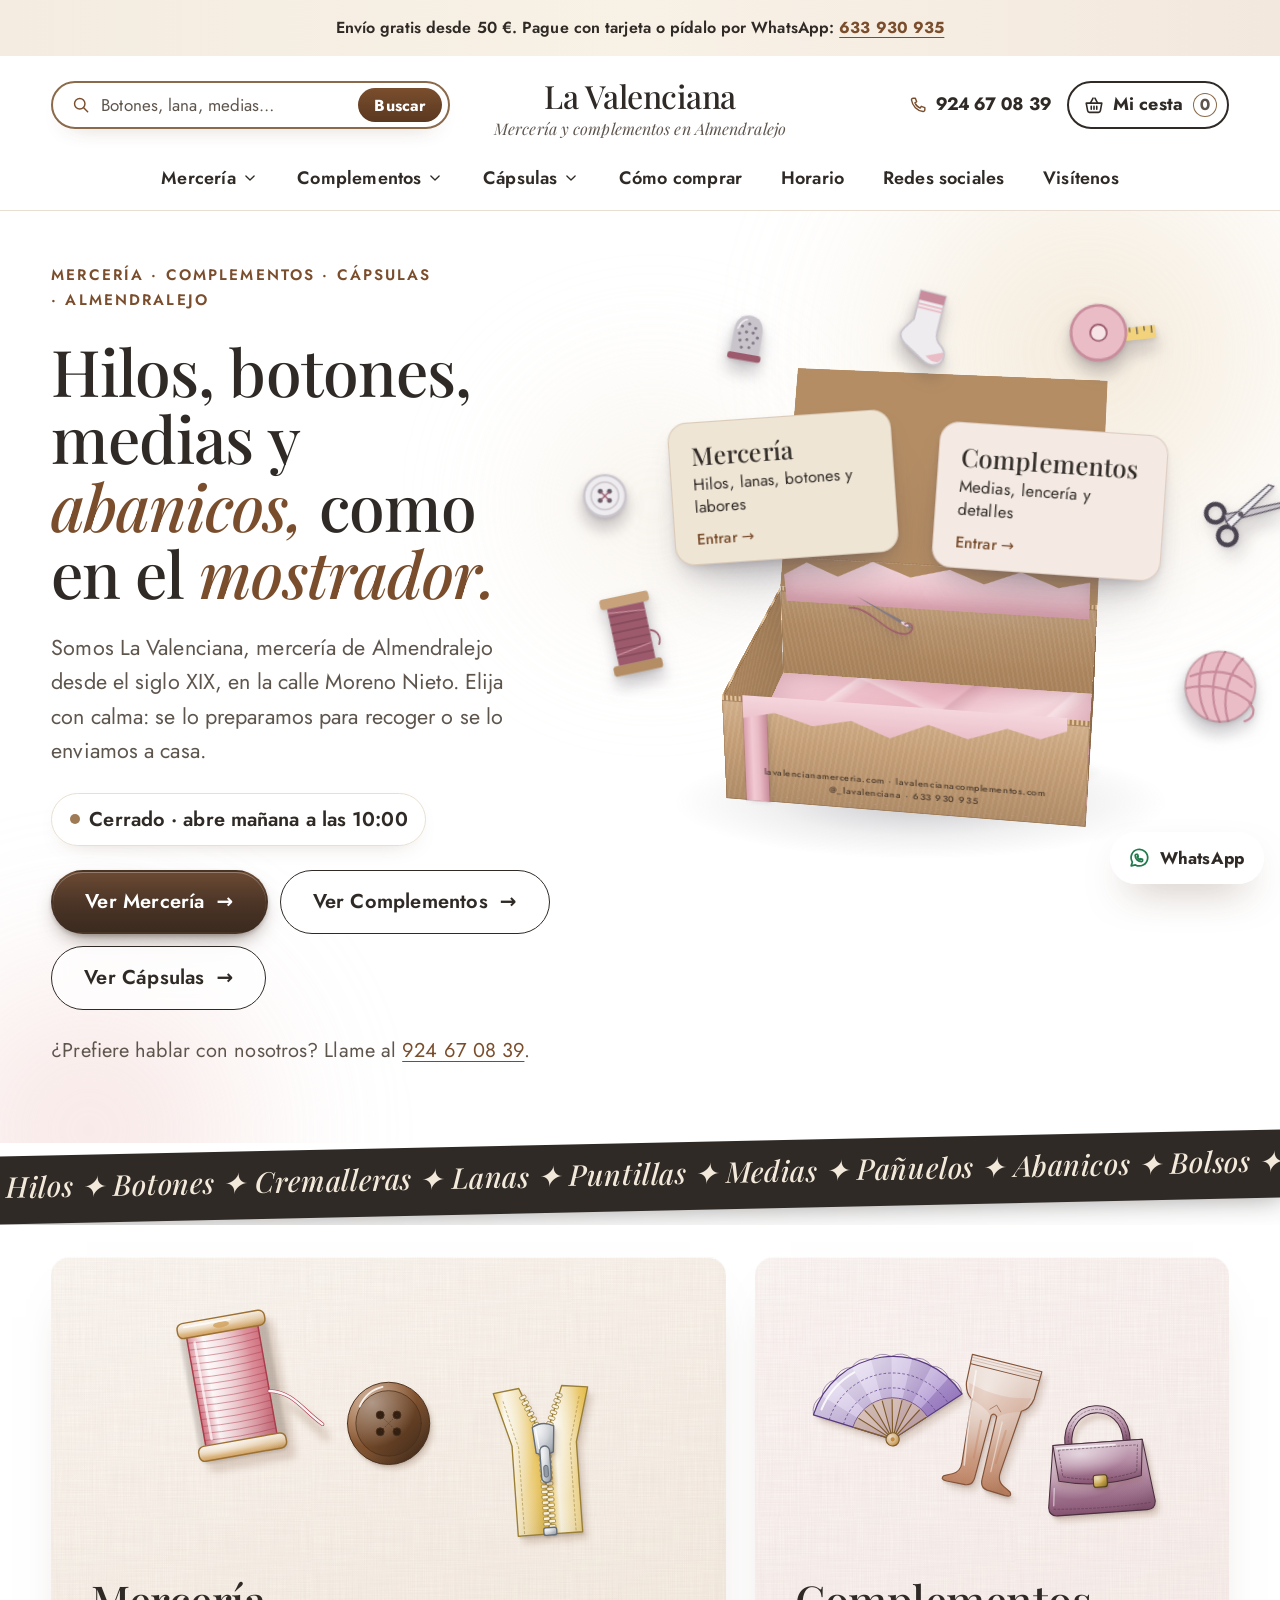
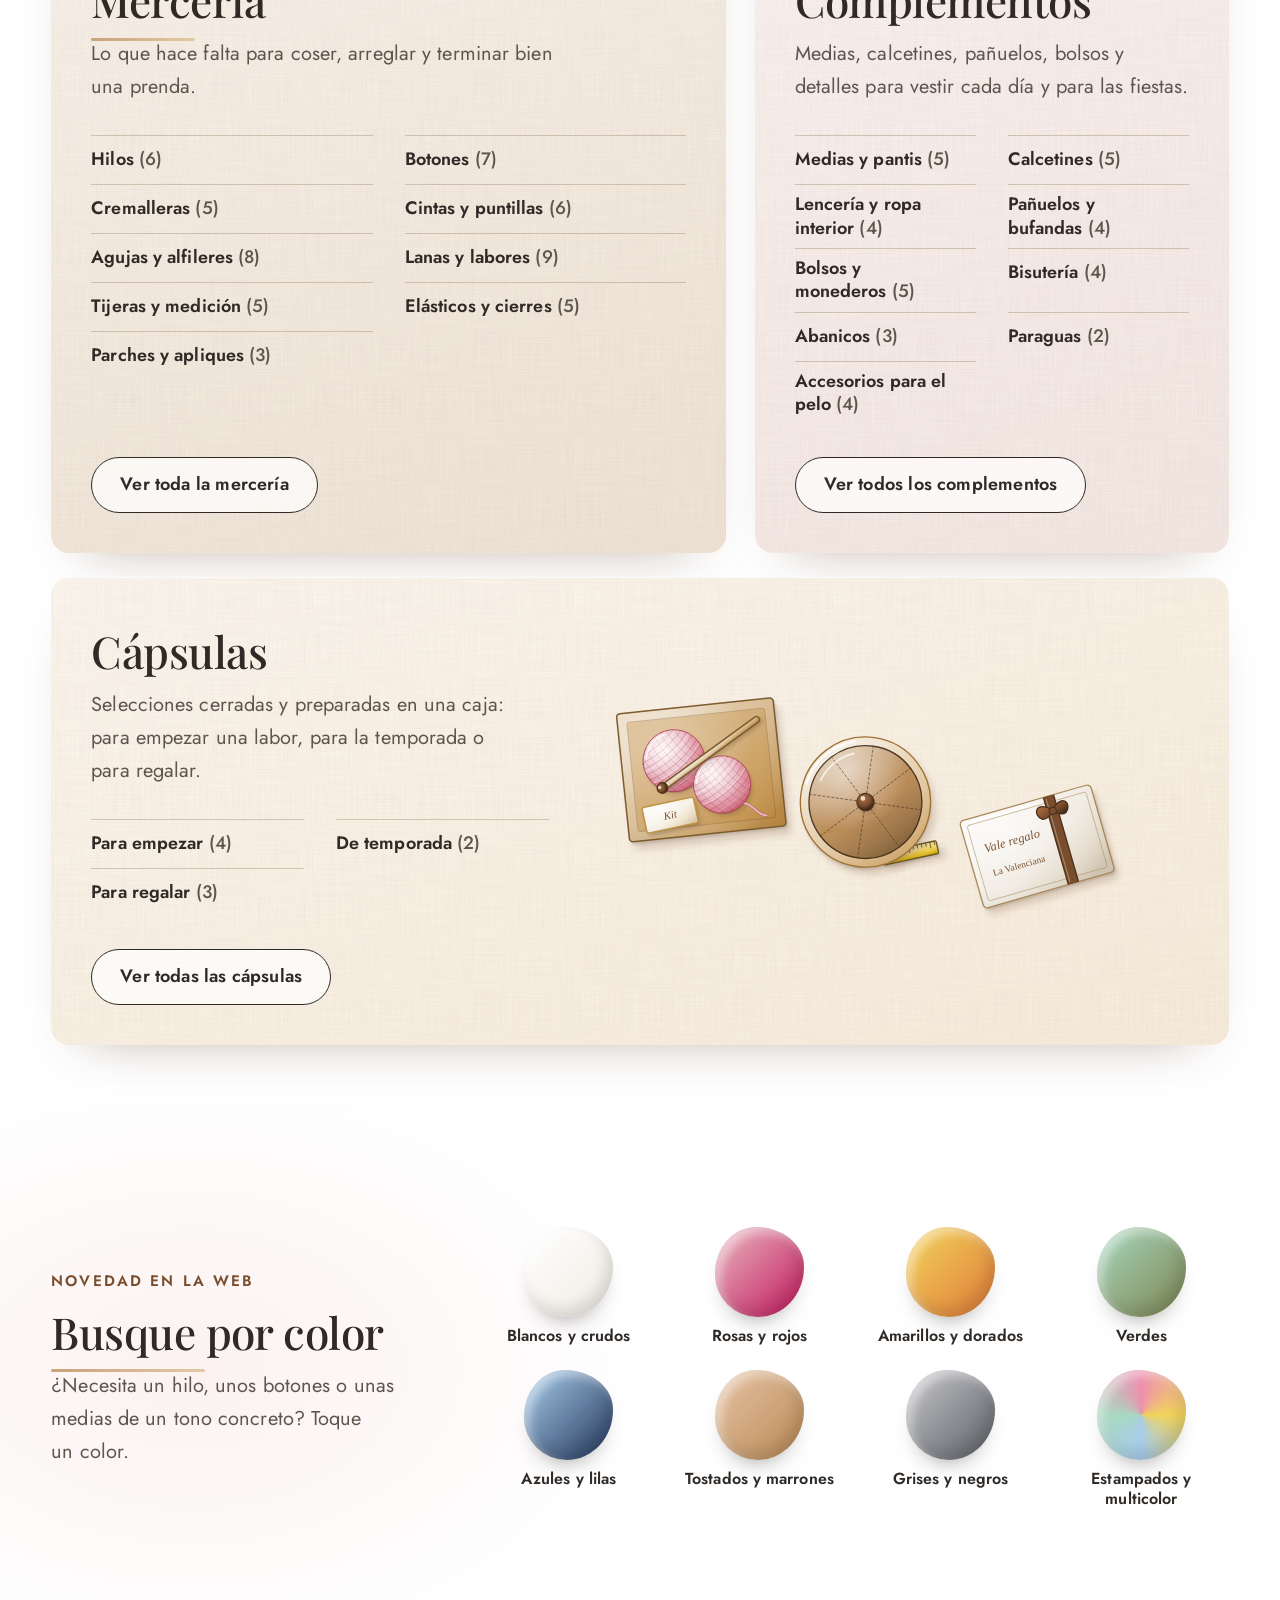
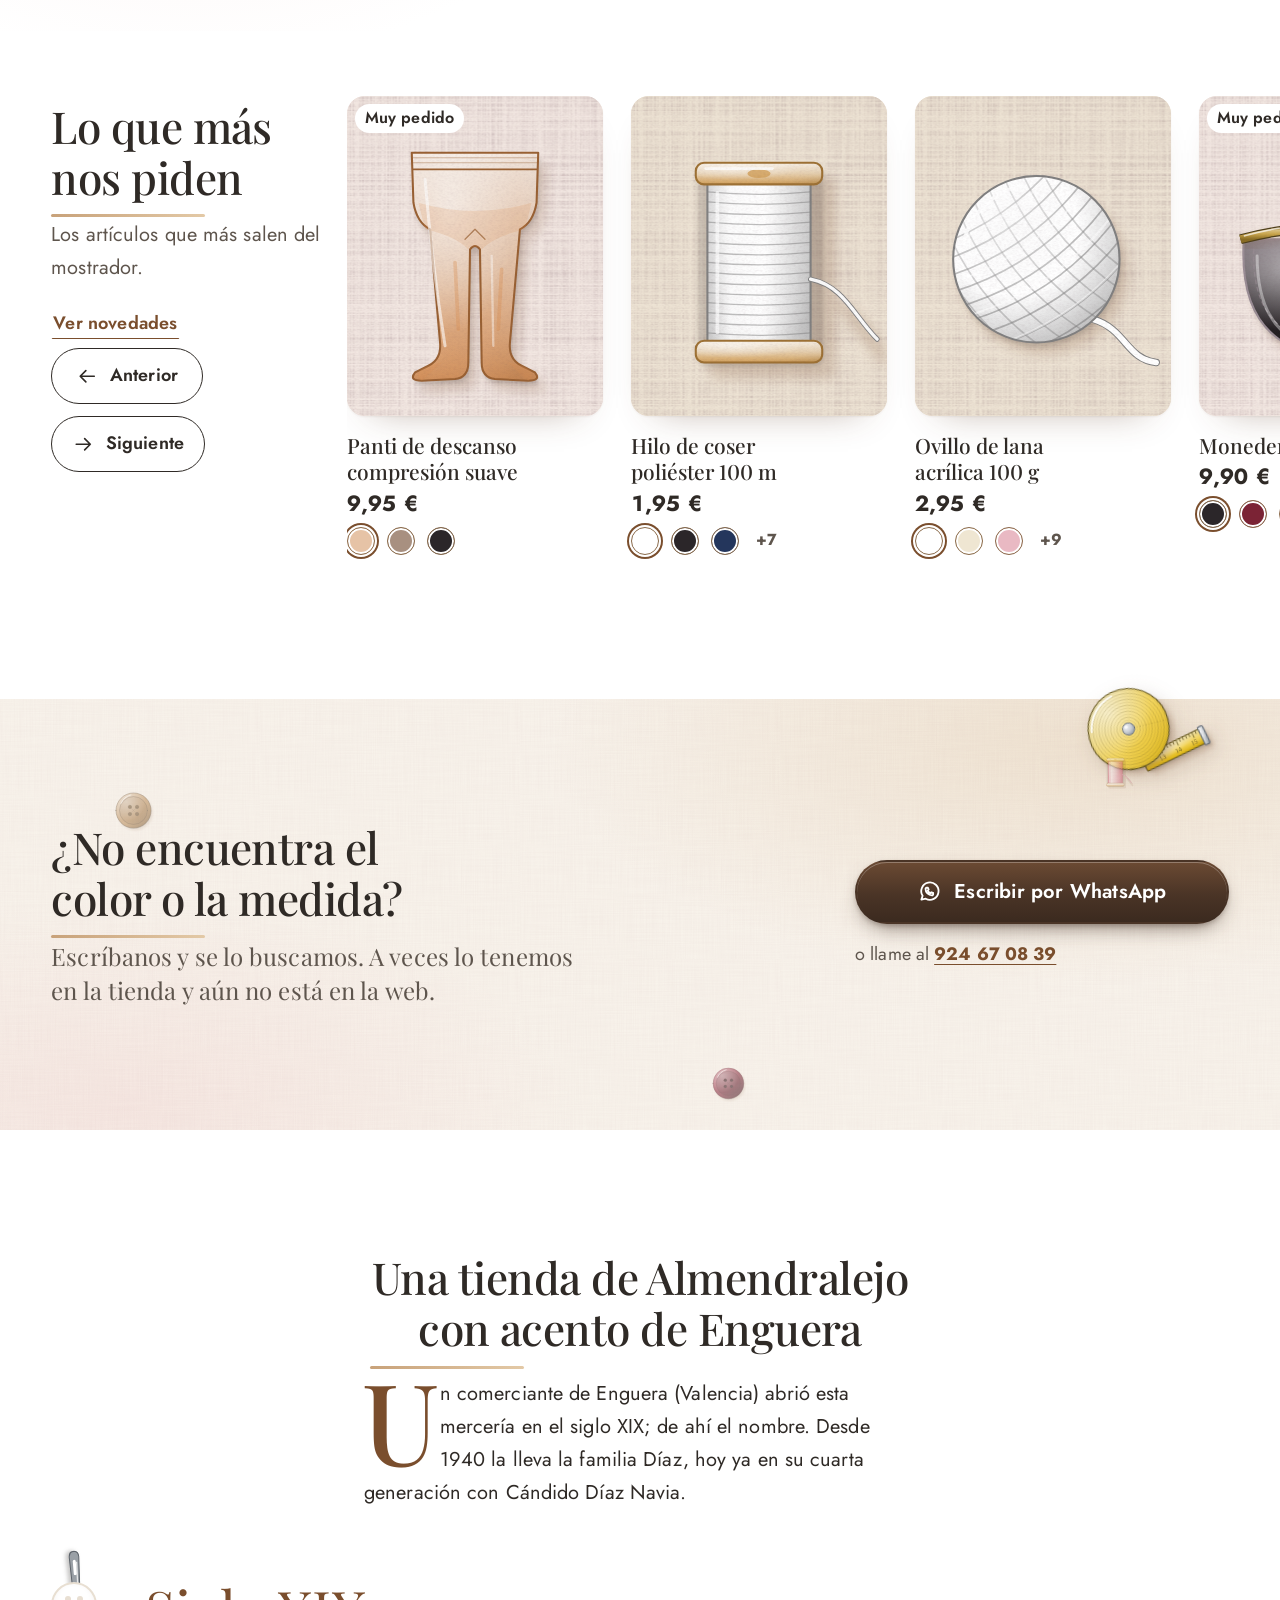
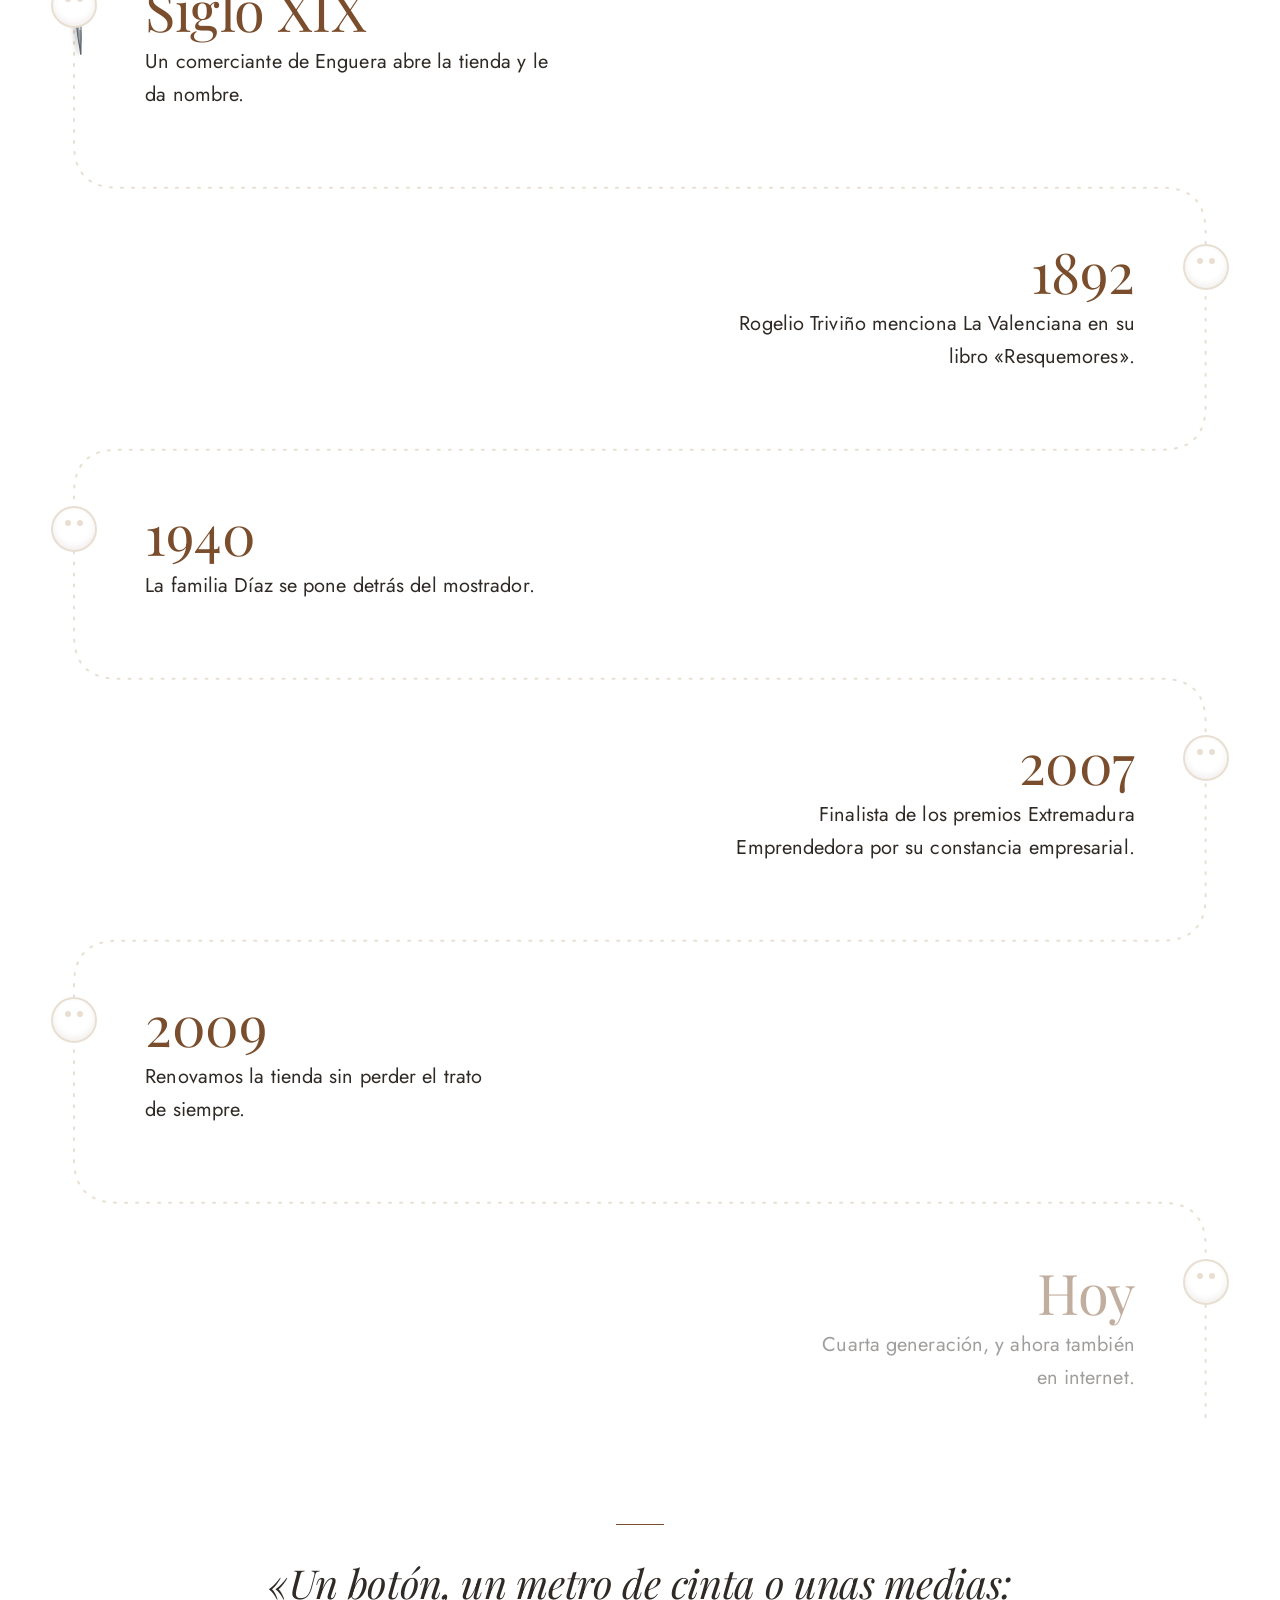
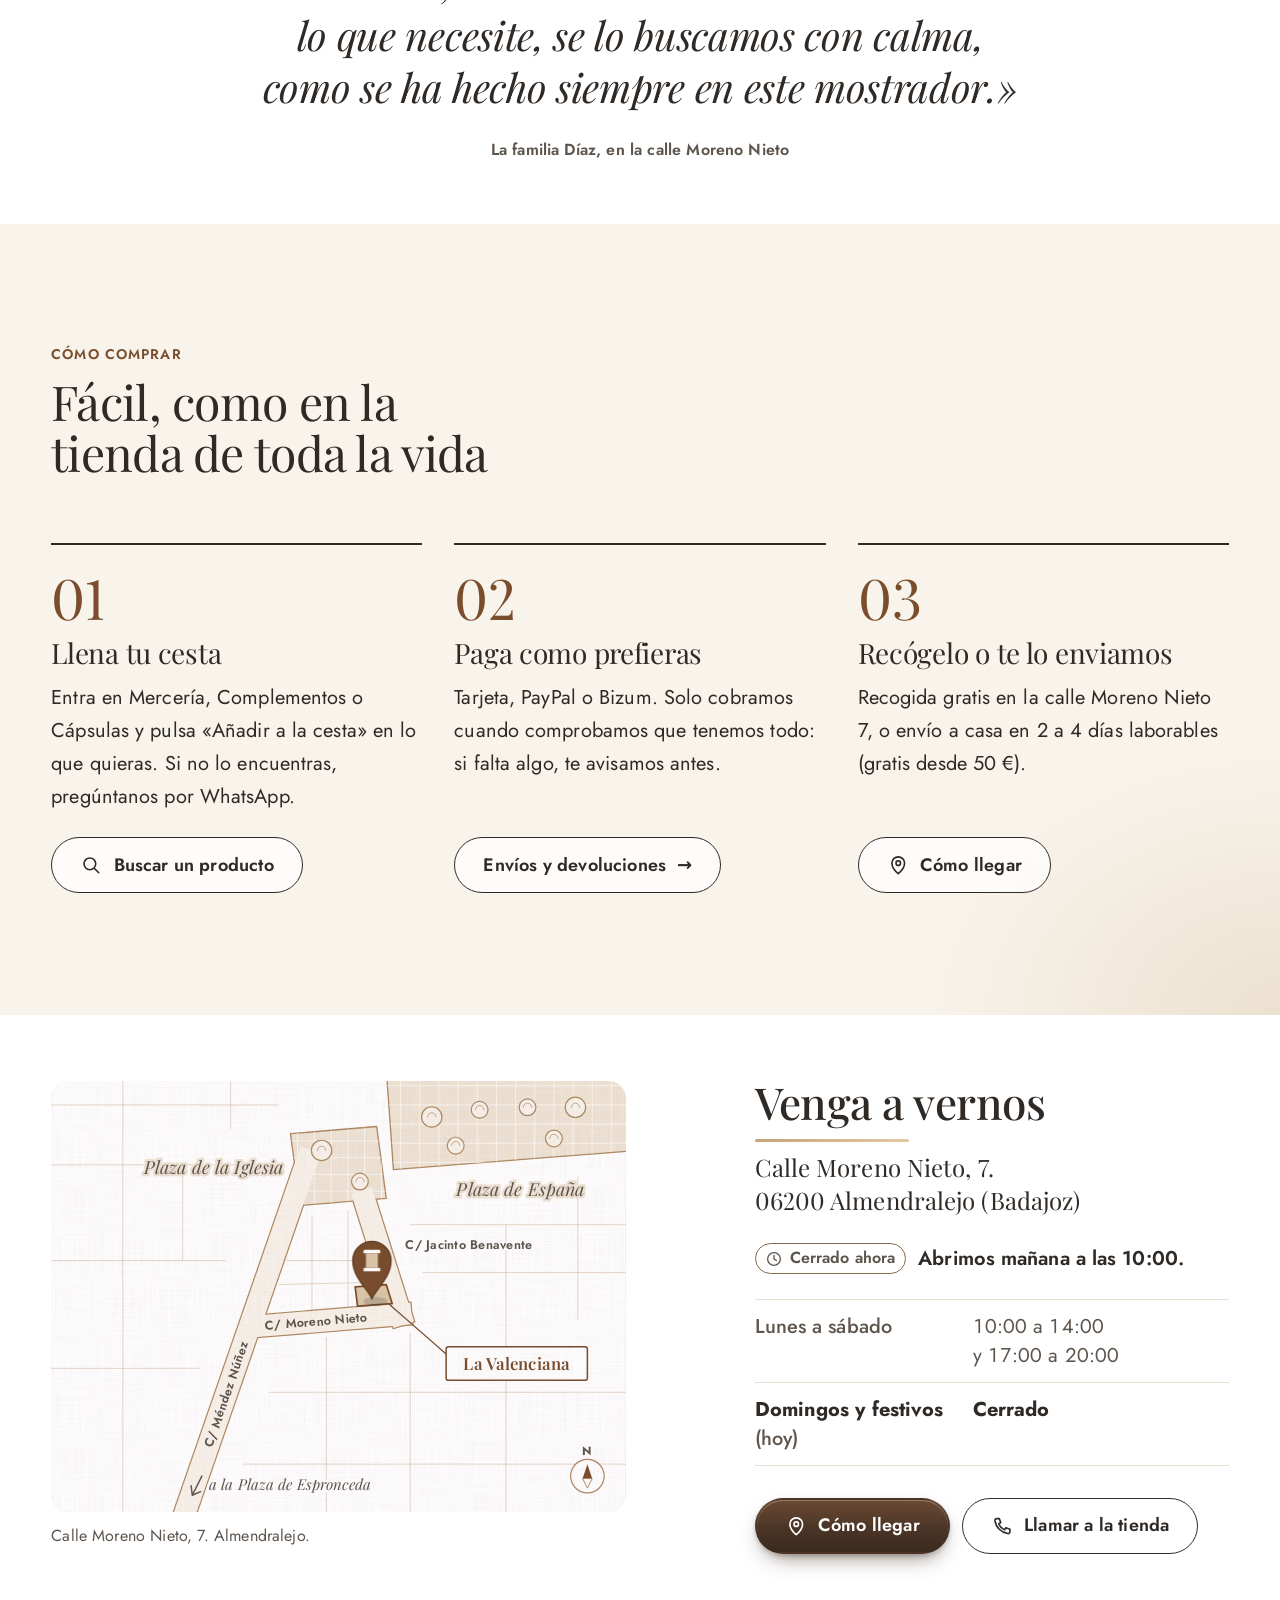
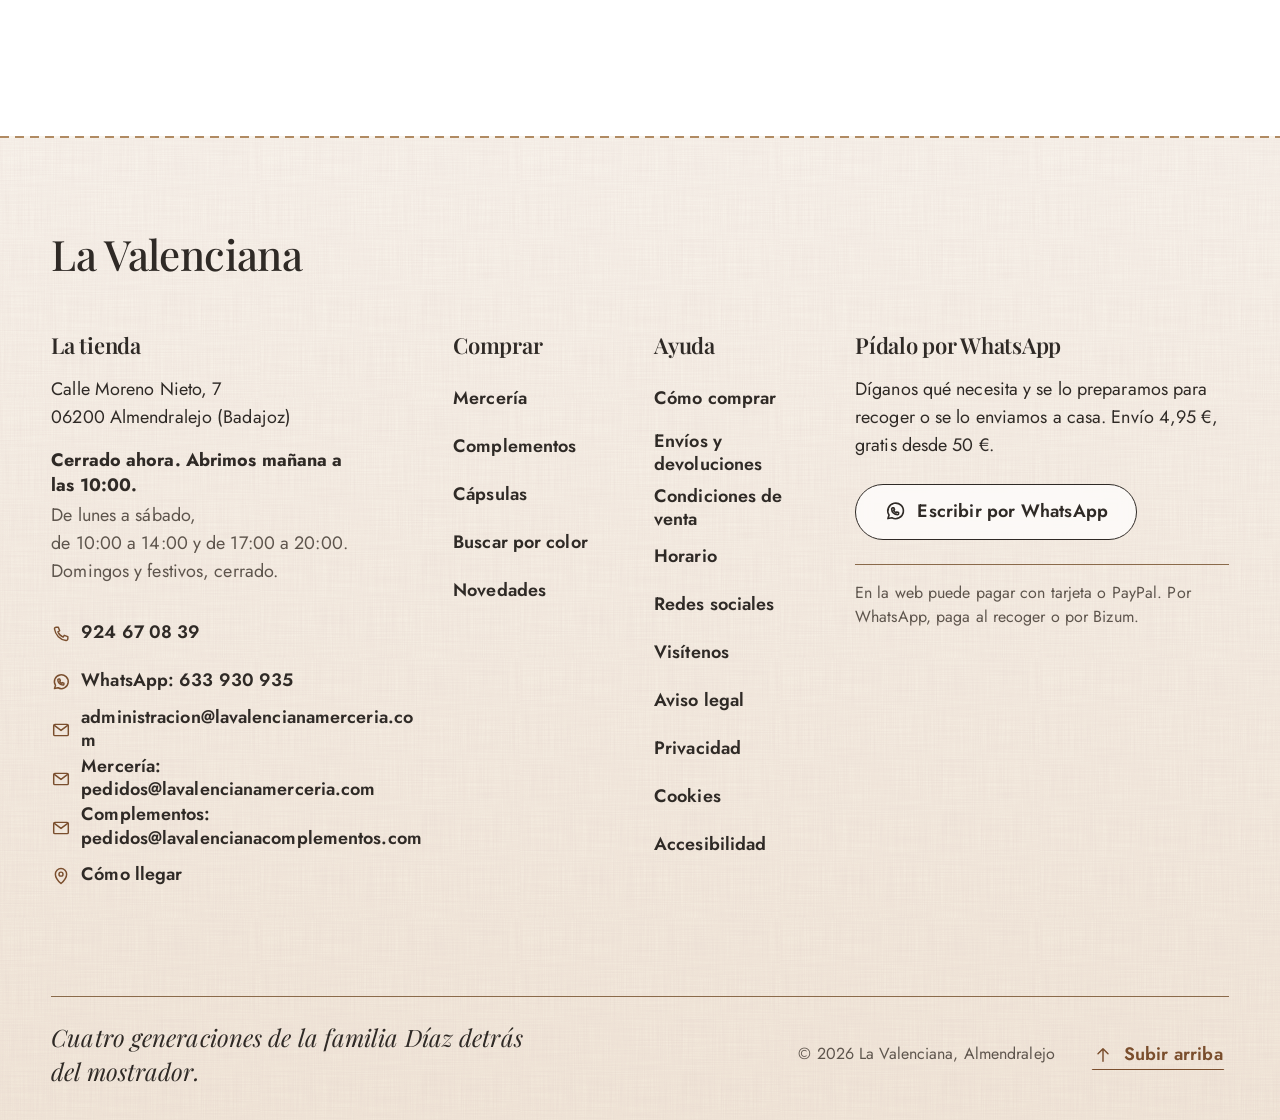
==== index.html @ 7f25c3cb "Tienda: código de descuento en la cesta; avisos por correo de pedidos y stock - Casilla «¿Tiene un c" ====
<!doctype html>
<html lang="es">
<head>
<meta charset="utf-8">
<meta name="viewport" content="width=device-width, initial-scale=1, viewport-fit=cover">
<title>La Valenciana · Mercería y complementos en Almendralejo</title>
<meta name="description" content="Mercería y complementos en la calle Moreno Nieto de Almendralejo. Hilos, botones, lanas, medias, bolsos y abanicos. Pida en la web y pague con tarjeta, o por WhatsApp.">
<meta name="theme-color" content="#FFFFFF">
<meta name="color-scheme" content="light">
<meta property="og:title" content="La Valenciana · Mercería y complementos en Almendralejo">
<meta property="og:description" content="Hilos, botones, lanas, medias, bolsos y abanicos en la calle Moreno Nieto de Almendralejo.">
<meta property="og:type" content="website">
<meta property="og:locale" content="es_ES">
<link rel="icon" href="favicon.svg" type="image/svg+xml">
<link rel="preload" href="assets/fonts/PlayfairDisplay.woff2" as="font" type="font/woff2" crossorigin>
<link rel="preload" href="assets/fonts/Jost.woff2" as="font" type="font/woff2" crossorigin>
<link rel="stylesheet" href="assets/fonts/fuentes.css">
<script>document.documentElement.className+=" js";</script>
<link rel="stylesheet" href="assets/tienda/css/tokens.css">
<link rel="stylesheet" href="assets/tienda/css/nucleo.css">
<link rel="stylesheet" href="assets/tienda/css/cabecera.css">
<link rel="stylesheet" href="assets/tienda/css/pie.css">
<link rel="stylesheet" href="assets/tienda/css/portada-hero.css">
<link rel="stylesheet" href="assets/tienda/css/caja.css">
<link rel="stylesheet" href="assets/tienda/css/caja-original.css">
<link rel="stylesheet" href="assets/tienda/css/portada.css">
<link rel="stylesheet" href="assets/tienda/css/paginas.css">
<link rel="stylesheet" href="assets/tienda/css/tarjeta.css">
<link rel="stylesheet" href="assets/tienda/css/listado.css">
<link rel="stylesheet" href="assets/tienda/css/ficha.css">
<link rel="stylesheet" href="assets/tienda/css/cesta.css">
<link rel="stylesheet" href="assets/tienda/css/pedido.css">
<link rel="stylesheet" href="assets/tienda/css/ilustraciones.css">
<link rel="stylesheet" href="assets/tienda/css/tema.css">
<link rel="stylesheet" href="assets/tienda/css/efectos.css">
<link rel="stylesheet" href="assets/tienda/css/colores.css">
<link rel="stylesheet" href="assets/tienda/css/movimiento.css">
<link rel="stylesheet" href="assets/tienda/css/fusion.css">
<script type="application/ld+json">{"@context": "https://schema.org", "@type": "Store", "name": "La Valenciana", "description": "Mercería y complementos en Almendralejo", "url": "https://danielduranmoya-spec.github.io/web-la-valenciana/", "address": {"@type": "PostalAddress", "streetAddress": "Calle Moreno Nieto 7", "postalCode": "06200", "addressLocality": "Almendralejo", "addressRegion": "Badajoz", "addressCountry": "ES"}, "telephone": "+34924670839", "email": "administracion@lavalencianamerceria.com", "openingHoursSpecification": [{"@type": "OpeningHoursSpecification", "dayOfWeek": ["Monday", "Tuesday", "Wednesday", "Thursday", "Friday", "Saturday"], "opens": "10:00", "closes": "14:00"}, {"@type": "OpeningHoursSpecification", "dayOfWeek": ["Monday", "Tuesday", "Wednesday", "Thursday", "Friday", "Saturday"], "opens": "17:00", "closes": "20:00"}], "sameAs": ["https://www.instagram.com/_lavalenciana", "https://www.tiktok.com/@_lavalenciana_", "https://www.facebook.com/mercerialavalenciana/"]}</script>
</head>
<body>
<a class="saltar" id="saltar" href="#contenido">Saltar al contenido</a>
<header id="cabecera"></header>
<main id="contenido" tabindex="-1">
  <noscript><div class="contenedor" style="padding:4rem 0"><h1>La Valenciana</h1><p>Para ver la tienda en línea necesita activar JavaScript. También puede llamarnos al 924 67 08 39 o escribirnos por WhatsApp al 633 930 935.</p><p>Calle Moreno Nieto, 7, 06200 Almendralejo (Badajoz). Lunes a sábado, de 10:00 a 14:00 y de 17:00 a 20:00.</p></div></noscript>
</main>
<footer id="pie"></footer>
<div id="capa-cesta"></div>
<div id="avisos" role="status" aria-live="polite" aria-atomic="true"></div>
<div id="avisos-urgentes" role="alert" aria-live="assertive" aria-atomic="true"></div>
<script src="assets/js/pago-config.js?v=20261116c"></script>
<script src="assets/tienda/js/datos.js?v=20261116c"></script>
<script src="assets/js/supabase-config.js?v=20261116c"></script>
<script src="assets/tienda/js/remoto.js?v=20261116c"></script>
<script src="assets/tienda/js/util.js?v=20261116c"></script>
<script src="assets/tienda/js/iconos.js?v=20261116c"></script>
<script src="assets/tienda/js/tienda.js?v=20261116c"></script>
<script src="assets/tienda/js/buscador.js?v=20261116c"></script>
<script src="assets/tienda/js/rutas.js?v=20261116c"></script>
<script src="assets/tienda/js/ilus.js?v=20261116c"></script>
<script src="assets/tienda/js/ilus-complementos.js?v=20261116c"></script>
<script src="assets/tienda/js/ilus-merceria.js?v=20261116c"></script>
<script src="assets/tienda/js/mov.js?v=20261116c"></script>
<script src="assets/tienda/js/tarjeta.js?v=20261116c"></script>
<script src="assets/tienda/js/cabecera.js?v=20261116c"></script>
<script src="assets/tienda/js/pie.js?v=20261116c"></script>
<script src="assets/tienda/js/cesta.js?v=20261116c"></script>
<script src="assets/tienda/js/vistas-portada-hero.js?v=20261116c"></script>
<script src="assets/tienda/js/vistas-portada-caja.js?v=20261116c"></script>
<script src="assets/tienda/js/vistas-portada-secciones.js?v=20261116c"></script>
<script src="assets/tienda/js/vistas-paginas.js?v=20261116c"></script>
<script src="assets/tienda/js/vistas-colores.js?v=20261116c"></script>
<script src="assets/tienda/js/vistas-categoria.js?v=20261116c"></script>
<script src="assets/tienda/js/vistas-producto.js?v=20261116c"></script>
<script src="assets/tienda/js/pago.js?v=20261116c"></script>
<script src="assets/tienda/js/vistas-pedido.js?v=20261116c"></script>
<script src="assets/tienda/js/efectos.js?v=20261116c"></script>
<script src="assets/tienda/js/buscador-flotante.js?v=20261116c"></script>
<script src="assets/tienda/js/flotantes.js?v=20261116c"></script>
<script src="assets/tienda/js/arranque.js?v=20261116c"></script>
</body>
</html>
---- assets/fonts/fuentes.css ----
/* Fuentes alojadas en la propia web (sin llamadas a Google). Fuentes variables, subconjunto latino. */
@font-face{font-family:'Jost';font-style:normal;font-weight:300 700;font-display:swap;src:url('Jost.woff2') format('woff2');unicode-range:U+0000-00FF, U+0131, U+0152-0153, U+02BB-02BC, U+02C6, U+02DA, U+02DC, U+0304, U+0308, U+0329, U+2000-206F, U+20AC, U+2122, U+2191, U+2193, U+2212, U+2215, U+FEFF, U+FFFD}
@font-face{font-family:'Playfair Display';font-style:normal;font-weight:400 800;font-display:swap;src:url('PlayfairDisplay.woff2') format('woff2');unicode-range:U+0000-00FF, U+0131, U+0152-0153, U+02BB-02BC, U+02C6, U+02DA, U+02DC, U+0304, U+0308, U+0329, U+2000-206F, U+20AC, U+2122, U+2191, U+2193, U+2212, U+2215, U+FEFF, U+FFFD}
@font-face{font-family:'Playfair Display';font-style:italic;font-weight:400 700;font-display:swap;src:url('PlayfairDisplay-Italic.woff2') format('woff2');unicode-range:U+0000-00FF, U+0131, U+0152-0153, U+02BB-02BC, U+02C6, U+02DA, U+02DC, U+0304, U+0308, U+0329, U+2000-206F, U+20AC, U+2122, U+2191, U+2193, U+2212, U+2215, U+FEFF, U+FFFD}
---- assets/tienda/css/tokens.css ----
/* =====================================================================
   La Valenciana v2 · tokens.css  (Dirección creativa · SUP-A)
   Variables de diseño + base mínima compartida. Lo usan TODOS.
   Reglas: no redefinir estos tokens en otros archivos; si falta uno,
   pedirlo en la BITACORA con el prefijo de tu rol.
   Fuentes (en <head>, antes de este CSS):
   <link rel="preconnect" href="https://fonts.googleapis.com">
   <link rel="preconnect" href="https://fonts.gstatic.com" crossorigin>
   <link rel="stylesheet" href="https://fonts.googleapis.com/css2?family=Newsreader:ital,opsz,wght@0,6..72,400..700;1,6..72,400..600&family=Atkinson+Hyperlegible+Next:wght@400..700&display=swap">
   ===================================================================== */

:root {
  /* ---------- COLOR (v3: blanco + beis/kraft) ---------- */
  --c-kraft: #C8A27A;
  --c-kraft-hondo: #9E7A55;
  --c-arena: #DCC8AA;
  --c-rubor: #F3D9D6;   /* toque rosado del papel de seda */
  --r-tarjeta: 18px;
  --r-campo: 14px;
  --c-fondo:        #FFFFFF;  /* página: el mostrador blanco (≈75 % de cada pantalla) */
  --c-rosa-velo:    #F8F3EB;  /* v3: crema */  /* bandas grandes, pie, cabecera de Mercería */
  --c-rosa:         #EFE5D5;  /* v3: beis */  /* lienzos de ilustración, etiquetas, estado seleccionado suave */
  --c-rosa-palo:    #DCC8AA;  /* v3: arena */  /* SOLO decoración/ilustración (1,67:1, nunca texto ni borde de control) */
  --c-lavanda:      #F4E9E3;  /* v3: beis rosado (Complementos) */  /* lienzo y cabecera de Complementos */
  --c-salvia:       #E5EEE7;  /* «disponible», «envío gratis», éxito suave */
  --c-mantequilla:  #F7EEDC;  /* «novedad», avisos suaves */
  --c-tinta:        #2F2A26;  /* texto: 14,3:1 sobre blanco */
  --c-tinta-suave:  #5E554D;  /* texto secundario: 8,06:1 sobre blanco, 6,19:1 sobre rosa */
  --c-acento:       #7A4E2D;  /* ciruela: botón principal, enlaces, foco, precio en ficha. 8,18:1 */
  --c-acento-hondo: #5A3820;  /* hover/pulsado del acento. Blanco encima: 10,93:1 */
  --c-exito:        #2D6A45;  /* 6,44:1 sobre blanco, 5,44:1 sobre salvia */
  --c-error:        #A3282E;  /* 7,24:1 sobre blanco */
  --c-error-velo:   #FBEDEB;  /* fondo de aviso de error */
  --c-filete:       #E8DFD2;  /* filetes 1px decorativos (separadores). NO límite de control */
  --c-borde:        #8A6A4A;  /* borde de controles: 4,02:1 sobre blanco (≥3:1) */
  --c-hilo:         #B08A62;  /* el pespunte / hilo (decorativo, se lee bien sobre blanco y rosa) */
  --c-desactivado:  #F3EFE9;  /* fondo de control no disponible (con texto que lo explique) */
  --c-velo-modal:   rgba(47, 42, 38, .42); /* velo tras panel lateral / menú */

  /* ---------- TIPOGRAFÍA ---------- */
  --f-titulo: "Playfair Display", "Iowan Old Style", Georgia, serif;
  --f-texto:  "Jost", "Helvetica Neue", system-ui, -apple-system, "Segoe UI", Roboto, sans-serif;

  /* tamaños (html = 100 % = 16px; todo en rem para que escale con el control de letra) */
  --t-display:    clamp(2.625rem, 1.35rem + 5.2vw, 5.5rem);    /* 42 → 88px  hero */
  --t-h1:         clamp(2.25rem, 1.5rem + 3vw, 3.75rem);       /* 36 → 60px  títulos de página */
  --t-h1-ficha:   clamp(2rem, 1.5rem + 1.6vw, 2.75rem);        /* 32 → 44px  nombre de producto en ficha */
  --t-h2:         clamp(1.875rem, 1.4rem + 1.9vw, 2.75rem);    /* 30 → 44px */
  --t-h3:         clamp(1.375rem, 1.2rem + .7vw, 1.75rem);     /* 22 → 28px */
  --t-entradilla: clamp(1.25rem, 1.1rem + .6vw, 1.5rem);       /* 20 → 24px  Newsreader */
  --t-cuerpo:     1.1875rem;                                   /* 19px; 20px desde 1024px */
  --t-producto:   1.3125rem;                                   /* 21px  nombre en tarjeta (Newsreader 500) */
  --t-precio:     1.375rem;                                    /* 22px  precio en tarjeta */
  --t-precio-ficha: 2rem;                                      /* 32px */
  --t-boton:      1.125rem;                                    /* 18px */
  --t-nav:        1.125rem;                                    /* 18px */
  --t-pequeno:    1rem;                                        /* 16px: MÍNIMO absoluto de texto útil */
  --t-anio:       clamp(2.5rem, 2rem + 2vw, 3.5rem);           /* años de la cronología */

  --lh-display: 1.04;
  --lh-titulo:  1.12;
  --lh-h3:      1.25;
  --lh-cuerpo:  1.65;
  --lh-ui:      1.3;

  --tr-display: -0.022em;
  --tr-titulo:  -0.012em;
  --tr-ui:       0.01em;

  --medida-texto: 62ch;   /* línea de lectura */
  --medida-entradilla: 46ch;

  /* ---------- ESPACIADO (base 8) ---------- */
  --s-1: .25rem;   /*  4 */
  --s-2: .5rem;    /*  8 */
  --s-3: .75rem;   /* 12 */
  --s-4: 1rem;     /* 16 */
  --s-5: 1.5rem;   /* 24 */
  --s-6: 2rem;     /* 32 */
  --s-7: 2.5rem;   /* 40 */
  --s-8: 3.5rem;   /* 56 */
  --s-9: 4.5rem;   /* 72 */
  --s-10: 6rem;    /* 96 */
  --s-11: 8rem;    /* 128 */
  --s-12: 10rem;   /* 160 */
  --s-seccion: clamp(4.5rem, 2rem + 7vw, 9rem);      /* 72 → 144: padding vertical de sección */
  --s-titulo-contenido: clamp(2rem, 1.5rem + 2vw, 3.5rem); /* 32 → 56: de título a contenido */

  /* ---------- REJILLA ---------- */
  --ancho-max: 1240px;
  --ancho-estrecho: 760px;   /* páginas de texto: Cómo comprar, Legal */
  --margen: clamp(16px, 4vw, 56px);
  --hueco: clamp(16px, 2.2vw, 32px);         /* gutter de columnas */
  --hueco-filas: clamp(40px, 4vw, 64px);     /* entre filas de productos */
  --alto-cabecera: 168px;                    /* escritorio completa (anuncio 40 + fila 80 + nav 48) */
  --alto-cabecera-mini: 72px;                /* escritorio encogida y móvil */

  /* ---------- FORMA ---------- */
  --r-0: 0;           /* superficies, bandas, paneles, tarjetas */
  --r-lienzo: 18px;    /* lienzos de ilustración */
  --r-control: 999px;   /* botones, campos, píldoras, medidas */
  --r-redondo: 50%;   /* muestras de color */
  --r-capsula: 999px; /* SOLO el contador de la cesta */
  --borde-control: 2px solid var(--c-borde);
  --filete: 1px solid var(--c-filete);
  --tactil: 48px;     /* objetivo táctil mínimo */
  --tactil-grande: 56px;

  /* ---------- SOMBRAS (solo elementos que flotan) ---------- */
  --sombra-panel:    0 24px 64px -24px rgba(90, 56, 32, .30), 0 2px 6px rgba(47, 42, 38, .06);
  --sombra-flotante: 0 18px 40px -18px rgba(90, 56, 32, .28), 0 1px 3px rgba(47, 42, 38, .08);
  --sombra-cabecera: 0 1px 0 var(--c-filete), 0 8px 24px -16px rgba(90, 56, 32, .22);

  /* ---------- TEXTURA (lino, solo en bandas rosas, pie y lienzos grandes) ---------- */
  --tx-lino: url("data:image/svg+xml,%3Csvg xmlns='http://www.w3.org/2000/svg' width='260' height='260'%3E%3Cfilter id='a'%3E%3CfeTurbulence type='fractalNoise' baseFrequency='.02 .9' numOctaves='2' seed='2'/%3E%3CfeColorMatrix values='0 0 0 0 .45 0 0 0 0 .25 0 0 0 0 .32 0 0 0 .55 -.12'/%3E%3C/filter%3E%3Cfilter id='b'%3E%3CfeTurbulence type='fractalNoise' baseFrequency='.9 .02' numOctaves='2' seed='7'/%3E%3CfeColorMatrix values='0 0 0 0 .45 0 0 0 0 .25 0 0 0 0 .32 0 0 0 .55 -.12'/%3E%3C/filter%3E%3Crect width='100%25' height='100%25' filter='url(%23a)' opacity='.5'/%3E%3Crect width='100%25' height='100%25' filter='url(%23b)' opacity='.5'/%3E%3C/svg%3E");
  --tx-lino-opacidad: .35;

  /* ---------- PESPUNTE (la firma; ver DISENO.md §5 para dónde SÍ y dónde NO) ---------- */
  --pespunte-puntada: 9px;
  --pespunte-hueco: 6px;
  --pespunte-grosor: 2px;

  /* ---------- MOVIMIENTO ---------- */
  --dur-rapida: 200ms;
  --dur-base: 450ms;
  --dur-lenta: 750ms;
  --dur-hero: 1000ms;
  --dur-hilo: 1600ms;
  --dur-fundido: 500ms;      /* fundidos (también con reduced-motion) */
  --ease-salida: cubic-bezier(.22, 1, .36, 1);   /* entradas */
  --ease-entre:  cubic-bezier(.65, 0, .35, 1);   /* clip-path, hilo, transiciones de página */
  --ease-suave:  cubic-bezier(.4, 0, .2, 1);     /* hovers, color */
  --ease-rebote: cubic-bezier(.34, 1.56, .64, 1);/* solo el latido del contador */
  --stagger: 90ms;
  --shift: 32px;             /* desplazamiento de entrada (reveal) */
  --shift-corto: 12px;       /* transición de página, mini-panel, megamenú */
  --escala-hover: 1.05;      /* ilustración de tarjeta al pasar */
  --escala-latido: 1.3;
  --clip-inicial: inset(0 0 100% 0); /* lienzo que se descubre de arriba abajo */
  --panel-desde: 100%;       /* translateX inicial del panel lateral */
}

/* Escritorio: cuerpo a 20px */
@media (min-width: 1024px) {
  :root { --t-cuerpo: 1.25rem; }
}

/* Movimiento reducido: NO se apaga todo. Se quitan desplazamientos, escalas y
   recortes; se mantienen los fundidos de opacidad (400–600 ms) para que el
   cliente siga viendo que la página «responde». */
@media (prefers-reduced-motion: reduce) {
  :root {
    --shift: 0px;
    --shift-corto: 0px;
    --escala-hover: 1;
    --escala-latido: 1;
    --clip-inicial: inset(0);
    --panel-desde: 0%;
    --stagger: 60ms;
    --dur-hero: 600ms;
    --dur-lenta: 500ms;
    --dur-hilo: 600ms;       /* el hilo aparece con fundido, no se dibuja */
  }
}

/* ---------- CONTROL DE LETRA: <html data-texto="grande|muygrande"> ---------- */
html[data-texto="grande"]    { font-size: 118.75%; }  /* cuerpo ≈ 23–24px */
html[data-texto="muygrande"] { font-size: 137.5%; }   /* cuerpo ≈ 26–27,5px */
/* Los títulos grandes NO crecen en proporción (romperían el hero): se compensan. */
html[data-texto="grande"] {
  --t-display: clamp(2.25rem, 1.1rem + 4.4vw, 4.75rem);
  --t-h1: clamp(2rem, 1.3rem + 2.5vw, 3.25rem);
  --t-h2: clamp(1.75rem, 1.3rem + 1.5vw, 2.4rem);
}
html[data-texto="muygrande"] {
  --t-display: clamp(2rem, 1rem + 3.6vw, 4rem);
  --t-h1: clamp(1.75rem, 1.2rem + 2vw, 2.75rem);
  --t-h2: clamp(1.6rem, 1.2rem + 1.2vw, 2.1rem);
  --t-h3: clamp(1.3rem, 1.15rem + .5vw, 1.5rem);
  --t-producto: 1.1875rem;
}

/* =====================================================================
   BASE MÍNIMA
   ===================================================================== */
*, *::before, *::after { box-sizing: border-box; }
html {
  -webkit-text-size-adjust: 100%;
  text-size-adjust: 100%;
  scroll-padding-top: calc(var(--alto-cabecera-mini) + 16px);
}
body {
  margin: 0;
  background: var(--c-fondo);
  color: var(--c-tinta);
  font-family: var(--f-texto);
  font-size: var(--t-cuerpo);
  line-height: var(--lh-cuerpo);
  letter-spacing: .005em;
  font-variant-numeric: lining-nums;
  text-rendering: optimizeLegibility;
  overflow-x: hidden;
}
img, svg, video { display: block; max-width: 100%; }
button, input, select, textarea { font: inherit; color: inherit; letter-spacing: inherit; }
button { cursor: pointer; }
p, ul, ol, dl, figure, blockquote { margin: 0; }
p { text-wrap: pretty; max-width: var(--medida-texto); }
p + p { margin-top: 1em; }

h1, h2, h3, h4 {
  margin: 0;
  font-family: var(--f-titulo);
  font-optical-sizing: auto;
  font-weight: 500;
  color: var(--c-tinta);
  text-wrap: balance;
}
h1 { font-size: var(--t-h1); line-height: var(--lh-titulo); letter-spacing: var(--tr-titulo); }
h2 { font-size: var(--t-h2); line-height: 1.16; letter-spacing: var(--tr-titulo); }
h3 { font-size: var(--t-h3); line-height: var(--lh-h3); font-weight: 600; }
h4 { font-family: var(--f-texto); font-size: var(--t-cuerpo); font-weight: 700; line-height: var(--lh-ui); }

/* utilidades tipográficas */
.t-display {
  font-family: var(--f-titulo); font-weight: 400; font-optical-sizing: auto;
  font-size: var(--t-display); line-height: var(--lh-display); letter-spacing: var(--tr-display);
  -webkit-font-smoothing: antialiased;
}
.t-entradilla {
  font-family: var(--f-titulo); font-size: var(--t-entradilla); line-height: 1.45;
  font-weight: 400; color: var(--c-tinta-suave); max-width: var(--medida-entradilla);
}
.t-pequeno { font-size: var(--t-pequeno); line-height: 1.5; letter-spacing: var(--tr-ui); }
.t-suave { color: var(--c-tinta-suave); }
.t-precio {
  font-family: var(--f-texto); font-weight: 700; font-size: var(--t-precio);
  line-height: 1.1; font-variant-numeric: lining-nums tabular-nums; color: var(--c-tinta);
}
.t-anio { font-family: var(--f-titulo); font-variant-numeric: oldstyle-nums; }

/* enlaces de párrafo */
a { color: var(--c-acento); text-decoration-line: underline; text-decoration-thickness: 1px; text-underline-offset: .22em; }
a:hover { color: var(--c-acento-hondo); text-decoration-thickness: 2px; }

/* foco visible: anillo ciruela 3px separado 3px (el blanco del fondo hace de separación) */
:focus { outline: none; }
:focus-visible { outline: 3px solid var(--c-acento); outline-offset: 3px; border-radius: 2px; }
.sobre-acento :focus-visible, .boton--primario:focus-visible { outline-color: var(--c-tinta); }

::selection { background: var(--c-rosa); color: var(--c-tinta); }

.visualmente-oculto {
  position: absolute !important; width: 1px; height: 1px; padding: 0; margin: -1px;
  overflow: hidden; clip: rect(0 0 0 0); clip-path: inset(50%); white-space: nowrap; border: 0;
}
.saltar {
  position: absolute; left: 16px; top: -100px; z-index: 1000;
  background: var(--c-tinta); color: #fff; padding: 12px 20px; border-radius: var(--r-control);
  font-weight: 700; text-decoration: none;
}
.saltar:focus { top: 16px; }

/* contenedores y secciones */
.contenedor { width: min(100% - 2 * var(--margen), var(--ancho-max)); margin-inline: auto; }
.contenedor--estrecho { width: min(100% - 2 * var(--margen), var(--ancho-estrecho)); margin-inline: auto; }
.rejilla { display: grid; grid-template-columns: repeat(12, minmax(0, 1fr)); column-gap: var(--hueco); }
.seccion { padding-block: var(--s-seccion); }
.seccion--rosa { background: var(--c-rosa-velo); position: relative; isolation: isolate; }
.seccion--rosa::before, .con-lino::before {
  content: ""; position: absolute; inset: 0; z-index: -1; pointer-events: none;
  background-image: var(--tx-lino); opacity: var(--tx-lino-opacidad); mix-blend-mode: multiply;
}
.con-lino { position: relative; isolation: isolate; }
.filete { border: 0; border-top: var(--filete); margin: 0; }

/* =====================================================================
   PRIMITIVAS COMPARTIDAS (todas las usan; nadie las redefine)
   ===================================================================== */

/* Botones: .boton + variante. Texto SIEMPRE visible, sin flechas «→». */
.boton {
  display: inline-flex; align-items: center; justify-content: center; gap: .6em;
  min-height: var(--tactil-grande); padding: .5rem 1.75rem;   /* SUP-A: aire arriba/abajo si el texto se parte (letra muy grande) */
  font-family: var(--f-texto); font-size: var(--t-boton); font-weight: 700; line-height: 1.2;
  letter-spacing: var(--tr-ui); text-align: center; text-decoration: none;
  border: 2px solid transparent; border-radius: var(--r-control);
  background-repeat: no-repeat; background-position: left center; background-size: 0% 100%;
  transition: background-size var(--dur-base) var(--ease-suave), color var(--dur-rapida) var(--ease-suave),
              border-color var(--dur-rapida) var(--ease-suave), transform 150ms var(--ease-suave);
  -webkit-tap-highlight-color: transparent;
}
.boton svg { width: 1.25em; height: 1.25em; flex: none; }
.boton:active { transform: scale(.98); }
.boton--primario {
  background-color: var(--c-acento); color: #fff;
  background-image: linear-gradient(var(--c-acento-hondo), var(--c-acento-hondo));
}
.boton--secundario {
  background-color: var(--c-fondo); color: var(--c-tinta); border-color: var(--c-tinta);
  background-image: linear-gradient(var(--c-rosa-velo), var(--c-rosa-velo));
}
.boton--primario:hover, .boton--secundario:hover,
.boton--primario:focus-visible, .boton--secundario:focus-visible { background-size: 100% 100%; color: inherit; }
.boton--primario:hover, .boton--primario:focus-visible { color: #fff; }
.boton--secundario:hover, .boton--secundario:focus-visible { color: var(--c-acento-hondo); border-color: var(--c-acento); }
.boton--texto {
  min-height: var(--tactil); padding: 0 .25rem; color: var(--c-acento); background-color: transparent;
  background-image: linear-gradient(currentColor, currentColor), linear-gradient(currentColor, currentColor);
  background-size: 100% 1px, 0% 2px; background-position: left calc(50% + .8em), left calc(50% + .8em);
}
.boton--texto:hover, .boton--texto:focus-visible { color: var(--c-acento-hondo); background-size: 100% 1px, 100% 2px; }
.boton--grande { min-height: 64px; font-size: 1.25rem; padding: 0 2rem; }
.boton--ancho { display: flex; width: 100%; }
.boton[disabled], .boton[aria-disabled="true"] {
  background: var(--c-desactivado); color: var(--c-tinta-suave); border-color: var(--c-filete); cursor: not-allowed; transform: none;
}
@media (hover: none) { .boton:hover { background-size: 0% 100%; } }

/* Etiqueta (estado del producto, «Próximamente», «Envío gratis») */
.etiqueta {
  display: inline-flex; align-items: center; gap: .4em; padding: .2em .6em;
  font-size: var(--t-pequeno); font-weight: 600; line-height: 1.4; letter-spacing: var(--tr-ui);
  border-radius: var(--r-control); background: var(--c-rosa); color: var(--c-tinta);
}
.etiqueta--salvia { background: var(--c-salvia); color: var(--c-exito); }
.etiqueta--mantequilla { background: var(--c-mantequilla); }
.etiqueta--borde { background: var(--c-fondo); border: 1px solid var(--c-borde); color: var(--c-tinta-suave); }

/* Campo de formulario: etiqueta visible arriba, campo de 56px, blanco SIEMPRE */
.campo { display: grid; gap: var(--s-2); }
.campo__etiqueta { font-weight: 700; font-size: 1.0625rem; line-height: var(--lh-ui); }
.campo__control {
  width: 100%; min-height: var(--tactil-grande); padding: 0 1rem;
  background: #fff; color: var(--c-tinta); border: var(--borde-control); border-radius: var(--r-control);
  font-size: var(--t-cuerpo); transition: border-color var(--dur-rapida) var(--ease-suave);
}
textarea.campo__control { min-height: 8rem; padding-block: .75rem; line-height: 1.5; }
.campo__control:hover { border-color: var(--c-tinta-suave); }
.campo__control:focus-visible { border-color: var(--c-acento); outline-offset: 2px; }
.campo__ayuda { font-size: var(--t-pequeno); color: var(--c-tinta-suave); line-height: 1.5; }
.campo--error .campo__control { border-color: var(--c-error); }
.campo__error { display: flex; gap: .5em; align-items: flex-start; font-size: var(--t-pequeno); font-weight: 600; color: var(--c-error); }

/* Aviso: filete izquierdo de 4px + icono + texto. Nunca solo color. */
.aviso {
  display: grid; grid-template-columns: auto 1fr; gap: var(--s-3); align-items: start;
  padding: var(--s-4) var(--s-5); border-left: 4px solid var(--c-acento); background: var(--c-rosa-velo);
  font-size: var(--t-pequeno); line-height: 1.55;
}
.aviso > svg { width: 24px; height: 24px; color: var(--c-acento); margin-top: 1px; }
.aviso p { max-width: none; }
.aviso--exito { border-left-color: var(--c-exito); background: var(--c-salvia); }
.aviso--exito > svg { color: var(--c-exito); }
.aviso--error { border-left-color: var(--c-error); background: var(--c-error-velo); }
.aviso--error > svg { color: var(--c-error); }

/* Pespunte estático (separador): ver dónde se permite en DISENO.md §5 */
.pespunte {
  height: var(--pespunte-grosor); border: 0; margin: 0;
  background: repeating-linear-gradient(90deg, var(--c-hilo) 0 var(--pespunte-puntada), transparent var(--pespunte-puntada) calc(var(--pespunte-puntada) + var(--pespunte-hueco)));
}
---- assets/tienda/css/nucleo.css ----
/* =========================================================
   LA VALENCIANA v2 · nucleo.css · PROPIETARIO: SUP-B
   Solo lo que necesita el núcleo JS (rutas, paneles, regiones).
   Todo lo visual está en tokens.css (SUP-A) y en cada módulo.
   ========================================================= */
/* secciones de vistas compuestas (portada): el envoltorio no altera la maquetación */
[data-seccion] { display: contents; }
/* bloqueo de scroll del fondo cuando hay un panel modal abierto (LV.util.fondoInerte) */
html.lv-bloqueo, html.lv-bloqueo body { overflow: hidden; }
/* <main> recibe foco al saltar al contenido: sin anillo sobre toda la página */
#contenido:focus { outline: none; }
#contenido { display: block; min-height: 60vh; }
/* títulos que reciben foco al cambiar de ruta (tabindex=-1): sin anillo, el foco es para lectores */
h1[tabindex="-1"]:focus { outline: none; }
/* vista provisional mientras falta un constructor */
.lv-provisional { padding-block: var(--s-10); }
/* regiones de avisos para lectores de pantalla */
#avisos, #avisos-urgentes { position: absolute; width: 1px; height: 1px; margin: -1px; overflow: hidden; clip-path: inset(50%); white-space: nowrap; }
/* contenedores fijos vacíos no ocupan sitio */
#capa-cesta:empty, #cabecera:empty, #pie:empty { display: none; }
---- assets/tienda/css/cabecera.css ----
/* =========================================================
   LA VALENCIANA v2 · cabecera.css · PROPIETARIO: B1
   .cab-* (cabecera) · .megamenu / .mm-* · .menu-movil / .mnu-* · .letra / .letra-*
   Modos (los pone cabecera.js en #cabecera):
     .cab--ancha    escritorio: anuncio + fila de logo + fila de navegación
     .cab--estrecha móvil/tableta (o letra grande sin sitio): barra de 72 px + buscador
     .cab--encogida escritorio tras bajar 120 px: barra fija de 72 px (M18)
     .cab--fija     estrecha con barra fija arriba
   ========================================================= */

.cab .ico { flex: none; }
.cab {
  position: relative; z-index: 100; display: block;
  background: var(--c-fondo);
  animation: cab-m1 400ms var(--ease-salida) both;           /* M1 */
}
@keyframes cab-m1 { from { opacity: 0; transform: translateY(calc(-1 * var(--shift-corto))); } }

/* ---------- botones propios de la cabecera (Menú, Buscar, Mi cesta, Cerrar) ---------- */
.cab-boton, .mnu-cerrar {
  display: inline-flex; align-items: center; gap: .5rem; flex: none;
  min-height: var(--tactil); padding: 0 .875rem;
  font-family: var(--f-texto); font-size: var(--t-nav); font-weight: 700; line-height: 1.2; letter-spacing: var(--tr-ui);
  color: var(--c-tinta); background: transparent;
  border: 2px solid transparent; border-radius: var(--r-control);
  white-space: nowrap; -webkit-tap-highlight-color: transparent;
  transition: background-color var(--dur-rapida) var(--ease-suave), border-color var(--dur-rapida) var(--ease-suave), color var(--dur-rapida) var(--ease-suave);
}
.cab-boton .ico, .mnu-cerrar .ico { width: 1.375rem; height: 1.375rem; flex: none; }
.cab-boton:active, .mnu-cerrar:active { transform: scale(.98); }
@media (hover: hover) {
  .cab-boton:hover, .mnu-cerrar:hover { background: var(--c-rosa-velo); color: var(--c-acento-hondo); }
}
.cab-buscar-btn[aria-expanded="true"] { background: var(--c-rosa-velo); color: var(--c-acento); border-color: var(--c-acento); }

/* Mi cesta: el único botón con borde de la barra + cápsula (objetivo de M13) */
.cab-cesta { border-color: var(--c-tinta); padding-inline: .875rem .625rem; }
@media (hover: hover) { .cab-cesta:hover { border-color: var(--c-acento); } }
.cab-cesta__corto { display: none; }
.cab-cesta__n {
  display: inline-grid; place-items: center;
  min-width: 1.5em; height: 1.5em; padding: 0 .4em; margin-left: .1rem;
  font-size: var(--t-pequeno); font-weight: 700; line-height: 1; font-variant-numeric: tabular-nums;
  color: var(--c-fondo); background: var(--c-acento); border-radius: var(--r-capsula);
  transform-origin: center;
}
.cab-cesta__n[data-n="0"] { background: transparent; color: var(--c-tinta-suave); box-shadow: inset 0 0 0 1px var(--c-borde); }

/* ---------- barra de anuncio ---------- */
.cab-anuncio { background: var(--c-rosa-velo); }
.cab-anuncio__in {
  display: flex; align-items: center; justify-content: space-between; gap: var(--s-5);
  min-height: 56px; padding-block: 4px;
}
.cab-anuncio__txt { font-size: var(--t-pequeno); font-weight: 600; line-height: 1.4; color: var(--c-tinta); max-width: none; }
.cab-anuncio__txt a { color: var(--c-acento); font-weight: 700; white-space: nowrap; }

/* ---------- barra principal ---------- */
.cab-barra { position: relative; background: var(--c-fondo); border-bottom: var(--filete); }
.cab-barra__in { display: grid; align-items: center; }

/* logotipo (DISENO §2) */
.cab-logo {
  grid-area: logo; display: flex; flex-direction: column; align-items: center; text-align: center;
  color: var(--c-tinta); text-decoration: none; line-height: 1; border-radius: var(--r-control);
  padding: var(--s-2) var(--s-3);
}
.cab-logo:hover { color: var(--c-tinta); }
.cab-logo__nombre {
  font-family: var(--f-titulo); font-weight: 500; font-size: 2rem; letter-spacing: -0.015em;
  font-optical-sizing: auto; font-variation-settings: "opsz" 72; white-space: nowrap;
  transition: font-size var(--dur-rapida) var(--ease-suave);
}
.cab-logo__lema {
  margin-top: .45rem; font-family: var(--f-titulo); font-style: italic; font-weight: 400;
  font-size: 1rem; line-height: 1.2; color: var(--c-tinta-suave);
}

/* buscador */
.cab-busca { grid-area: busca; display: flex; align-items: stretch; width: 100%; }
.cab-busca__campo {
  flex: 1 1 auto; min-width: 0; min-height: var(--tactil); padding: 0 1rem;
  font-family: var(--f-texto); font-size: 1.0625rem; color: var(--c-tinta); background: var(--c-fondo);
  border: var(--borde-control); border-right: 0; border-radius: var(--r-control) 0 0 var(--r-control);
  -webkit-appearance: none; appearance: none;
  transition: border-color var(--dur-rapida) var(--ease-suave);
}
.cab-busca__campo::placeholder { color: var(--c-tinta-suave); opacity: 1; }
.cab-busca__campo:hover { border-color: var(--c-tinta-suave); }
.cab-busca__campo:focus-visible { border-color: var(--c-acento); outline-offset: 2px; position: relative; z-index: 1; }
.cab-busca .cab-busca__boton { min-height: var(--tactil); padding: 0 1.125rem; border-radius: 0 var(--r-control) var(--r-control) 0; gap: .5rem; }
.cab-busca .cab-busca__boton .ico { width: 1.25rem; height: 1.25rem; }

/* teléfono */
.cab-tel {
  display: inline-flex; align-items: center; gap: .5rem; min-height: var(--tactil); padding: 0 .25rem;
  font-weight: 700; font-size: var(--t-nav); color: var(--c-tinta); text-decoration: none; white-space: nowrap;
  font-variant-numeric: tabular-nums;
}
.cab-tel .ico { width: 1.25rem; height: 1.25rem; color: var(--c-acento); }
.cab-tel:hover { color: var(--c-acento-hondo); text-decoration: underline; text-decoration-thickness: 2px; }

.cab-acciones { grid-area: acciones; display: flex; align-items: center; justify-content: flex-end; gap: var(--s-3); }

/* navegación principal */
.cab-nav { grid-area: nav; }
.cab-nav__lista { display: flex; justify-content: center; align-items: center; gap: var(--s-7); list-style: none; margin: 0; padding: 0; }
.cab-nav__raiz, .cab-nav__enlace {
  display: inline-flex; align-items: center; gap: .3rem; min-height: var(--tactil); padding: 0 .25rem;
  font-family: var(--f-texto); font-size: var(--t-nav); font-weight: 600; line-height: 1.2; letter-spacing: var(--tr-ui);
  color: var(--c-tinta); background: none; border: 0; border-radius: var(--r-control); text-decoration: none; white-space: nowrap;
}
.cab-nav__raiz > span, .cab-nav__enlace > span {
  padding-block: .3em;
  background: linear-gradient(currentColor, currentColor) left bottom / 0% 2px no-repeat;      /* M9 */
  transition: background-size 300ms var(--ease-salida);
}
.cab-nav__raiz .ico { width: 1.125rem; height: 1.125rem; transition: transform 300ms var(--ease-salida); }
.cab-nav__raiz[aria-expanded="true"] { color: var(--c-acento); }
.cab-nav__raiz[aria-expanded="true"] .ico { transform: rotate(180deg); }
.cab-nav__raiz[aria-expanded="true"] > span,
.cab-nav__raiz[aria-current] > span, .cab-nav__enlace[aria-current] > span { background-size: 100% 2px; }
.cab-nav__raiz[aria-current], .cab-nav__enlace[aria-current] { color: var(--c-acento); }
@media (hover: hover) {
  .cab-nav__raiz:hover, .cab-nav__enlace:hover { color: var(--c-acento-hondo); }
  .cab-nav__raiz:hover > span, .cab-nav__enlace:hover > span { background-size: 100% 2px; }
}
.cab-nav__raiz:focus-visible > span, .cab-nav__enlace:focus-visible > span { background-size: 100% 2px; }

.cab-busca-movil { display: none; }

/* =========================================================
   MODO ANCHO (escritorio)
   ========================================================= */
.cab--ancha .cab-menu, .cab--ancha .cab-buscar-btn { display: none; }
.cab--ancha .cab-barra__in {
  grid-template-columns: minmax(0, 1fr) auto minmax(0, 1fr);
  grid-template-areas: "busca logo acciones" "nav nav nav";
  column-gap: var(--s-6);
}
.cab--ancha .cab-busca--barra { justify-self: start; max-width: 26rem; }
html[data-texto] .cab--ancha:not(.cab--encogida) .cab-busca__boton .ico { display: none; }
.cab--ancha .cab-logo { padding-block: var(--s-5) var(--s-4); }
.cab--ancha .cab-nav { padding-bottom: var(--s-2); }

/* encogida: barra fija de 72 px (M18). El hueco de la completa se conserva (cabecera.js) */
.cab--ancha.cab--encogida .cab-barra {
  position: fixed; top: 0; left: 0; right: 0;
  box-shadow: var(--sombra-cabecera); border-bottom-color: transparent;
}
.cab--ancha.cab--encogida .cab-barra__in {
  grid-template-columns: auto minmax(0, 1fr) auto;
  grid-template-areas: "logo nav acciones";
  min-height: var(--alto-cabecera-mini);
}
.cab--encogida .cab-logo { padding: 0 var(--s-2) 0 0; align-items: flex-start; }
.cab--encogida .cab-logo__nombre { font-size: 1.5rem; }
.cab--encogida .cab-logo__lema { display: none; }
.cab--ancha.cab--encogida .cab-nav { padding: 0; }
.cab--ancha.cab--encogida .cab-nav__lista { gap: var(--s-5); }
.cab--encogida .cab-tel { display: none; }
.cab--ancha.cab--encogida .cab-buscar-btn { display: inline-flex; }
.cab--ancha.cab--encogida .cab-busca--barra {
  display: none; position: absolute; left: 0; right: 0; top: 100%; max-width: none;
  padding: var(--s-4) max(var(--margen), calc((100% - 40rem) / 2)) var(--s-5);
  background: var(--c-fondo); border-top: var(--filete); box-shadow: var(--sombra-flotante);
}
.cab--ancha.cab--encogida.cab--busca-abierta .cab-busca--barra { display: flex; animation: cab-baja 300ms var(--ease-salida) both; }
.cab-barra--entra { animation: cab-entra 250ms var(--ease-suave) both; }
@keyframes cab-entra { from { transform: translateY(-100%); } }
@keyframes cab-baja { from { opacity: 0; transform: translateY(calc(-1 * var(--shift-corto))); } }

/* =========================================================
   MODO ESTRECHO (móvil, tableta, o letra grande sin sitio)
   ========================================================= */
.cab--estrecha .cab-anuncio,
.cab--estrecha .cab-busca--barra,
.cab--estrecha .cab-tel,
.cab--estrecha .cab-nav,
.cab--estrecha .cab-buscar-btn,
.cab--estrecha .cab-logo__lema { display: none; }
.cab--estrecha.cab--fija { padding-top: var(--cab-barra-h, var(--alto-cabecera-mini)); }
.cab--estrecha.cab--fija .cab-barra { position: fixed; top: 0; left: 0; right: 0; }
.cab--estrecha.cab--sombra .cab-barra { box-shadow: var(--sombra-cabecera); border-bottom-color: transparent; }
.cab--estrecha .cab-barra__in {
  grid-template-columns: auto minmax(0, 1fr) auto;
  grid-template-areas: "menu logo acciones";
  column-gap: var(--s-2);
  min-height: var(--alto-cabecera-mini);
}
.cab--estrecha .cab-menu { grid-area: menu; justify-self: start; padding-inline: .5rem .75rem; margin-left: -.5rem; }
.cab--estrecha .cab-logo { padding: var(--s-1) 0; }
.cab--estrecha .cab-logo__nombre { font-size: min(1.75rem, 6.4vw); white-space: normal; text-wrap: balance; line-height: 1.02; }
.cab--estrecha .cab-busca-movil { display: block; padding-block: var(--s-3) var(--s-4); border-bottom: var(--filete); background: var(--c-fondo); }
.cab-busca--movil .cab-busca__campo, .cab-busca--movil .cab-busca__boton { min-height: var(--tactil-grande); }
.cab-busca--movil .cab-busca__boton { min-height: var(--tactil-grande); }
@media (max-width: 759px) {
  .cab--estrecha .cab-cesta__largo { display: none; }
  .cab--estrecha .cab-cesta__corto { display: inline; }
  .cab--estrecha .cab-busca__boton > span { white-space: nowrap; }
}
/* Teléfono (< 560 px): «Menú» y «Cesta» se apilan, icono encima y palabra debajo
   (como en la caja de un mostrador), y el contador se posa en la esquina de la cesta.
   Así el logotipo «La Valenciana» cabe en UNA línea, centrado de verdad. (rev. R1) */
@media (max-width: 559px) {
  .cab--estrecha .cab-barra__in { grid-template-columns: minmax(0, 1fr) auto minmax(0, 1fr); column-gap: var(--s-1); }
  .cab--estrecha .cab-boton {
    position: relative; flex-direction: column; justify-content: center; gap: 3px;
    min-width: 56px; min-height: 60px; padding: 4px 6px;
    font-size: var(--t-pequeno); font-weight: 700; line-height: 1.1;
  }
  .cab--estrecha .cab-boton .ico { width: 1.625rem; height: 1.625rem; }
  .cab--estrecha .cab-menu { margin-left: -6px; padding-inline: 6px; }
  .cab--estrecha .cab-acciones { gap: 0; }
  .cab--estrecha .cab-cesta { border-color: transparent; margin-right: -6px; padding-inline: 6px; }
  .cab--estrecha .cab-cesta__n {
    position: absolute; top: 3px; left: calc(50% + 4px); margin: 0;
    min-width: 1.5rem; height: 1.5rem; font-size: .875rem;      /* cápsula de 24 px: objetivo de M13 */
    box-shadow: 0 0 0 2px var(--c-fondo);
  }
  /* cesta vacía: sin globo encima del dibujo (el lector sigue oyendo «Cesta 0 artículos») */
  .cab--estrecha .cab-cesta__n[data-n="0"] { clip-path: inset(50%); width: 1px; min-width: 0; height: 1px; padding: 0; overflow: hidden; }
  .cab--estrecha .cab-logo { padding-inline: 0; }
  .cab--estrecha .cab-logo__nombre { font-size: min(1.75rem, 7vw); white-space: nowrap; }
  .cab--estrecha .cab-busca__boton { padding-inline: .875rem; }
  .cab--estrecha .cab-busca__boton .ico { display: none; }
}
/* letra (muy) grande en teléfono: las palabras de «Menú» y «Cesta» no crecen más que el logotipo */
@media (max-width: 559px) {
  html[data-texto] .cab--estrecha .cab-boton { font-size: min(var(--t-pequeno), 1.1875rem); }
  html[data-texto] .cab--estrecha .cab-cesta__n { font-size: .75rem; }
}

/* =========================================================
   MEGAMENÚ (.megamenu) · disclosure · M15
   ========================================================= */
.megamenu {
  position: absolute; left: 0; right: 0; top: 100%; z-index: 110;
  background: var(--c-fondo); border-top: var(--filete); box-shadow: var(--sombra-flotante);
  clip-path: inset(0 -60px 100% -60px); opacity: 0;
  transition: clip-path 350ms var(--ease-salida), opacity 200ms var(--ease-suave);
  max-height: calc(100vh - var(--alto-cab-actual, 0px) - 40px); overflow-y: auto; overscroll-behavior: contain;
}
.megamenu[hidden] { display: none; }
.megamenu--abierto { clip-path: inset(0 -60px -60px -60px); opacity: 1; }
.mm-in { padding-block: var(--s-7) var(--s-8); row-gap: var(--s-6); }
.mm-enlaces { grid-column: 1 / span 8; }
.mm-intro {
  font-family: var(--f-titulo); font-size: var(--t-entradilla); line-height: 1.4; color: var(--c-tinta-suave);
  max-width: 40ch; margin-bottom: var(--s-3);
}
.mm-todo { margin-left: -.25rem; }
.mm-lista {
  list-style: none; margin: var(--s-5) 0 0; padding: 0;
  display: grid; grid-template-columns: repeat(2, minmax(0, 1fr)); column-gap: var(--s-7);
  border-top: var(--filete);
}
.mm-lista li {
  border-bottom: var(--filete);
  opacity: 0; transform: translateY(calc(-.5 * var(--shift-corto)));
  transition: opacity 300ms var(--ease-suave), transform 350ms var(--ease-salida);
  transition-delay: calc(var(--i, 0) * 30ms + 60ms);
}
.megamenu--abierto .mm-lista li { opacity: 1; transform: none; }
.mm-enlace {
  display: flex; align-items: baseline; justify-content: space-between; gap: var(--s-3);
  min-height: var(--tactil); padding: .75rem .25rem; text-decoration: none; color: var(--c-tinta);
  font-size: var(--t-nav); font-weight: 600; line-height: 1.3;
}
.mm-nombre {
  background: linear-gradient(currentColor, currentColor) left bottom / 0% 2px no-repeat;
  transition: background-size 300ms var(--ease-salida);
}
.mm-n { font-weight: 500; color: var(--c-tinta-suave); font-variant-numeric: tabular-nums; }
.mm-enlace[aria-current] { color: var(--c-acento); }
.mm-enlace[aria-current] .mm-nombre, .mm-enlace:focus-visible .mm-nombre { background-size: 100% 2px; }
@media (hover: hover) {
  .mm-enlace:hover { color: var(--c-acento-hondo); }
  .mm-enlace:hover .mm-nombre { background-size: 100% 2px; }
}

/* tarjeta destacada sin caja */
.mm-destacado {
  grid-column: 9 / span 4; display: flex; flex-direction: column; align-items: flex-start;
  color: var(--c-tinta); text-decoration: none; border-radius: var(--r-lienzo);
}
.mm-lienzo {
  display: block; width: 100%; aspect-ratio: 4 / 3; overflow: hidden;
  background: var(--mm-lienzo, var(--c-rosa)); border-radius: var(--r-lienzo);
}
.mm-lienzo > svg { width: 100%; height: 100%; transition: transform 500ms var(--ease-suave); }
.mm-destacado__t {
  margin-top: var(--s-4); font-family: var(--f-titulo); font-size: 1.375rem; font-weight: 500; line-height: 1.25;
}
.mm-destacado__frase { margin-top: var(--s-1); font-size: var(--t-pequeno); line-height: 1.5; color: var(--c-tinta-suave); max-width: 34ch; }
.mm-destacado__ir { margin-top: var(--s-2); margin-left: -.25rem; }
@media (hover: hover) {
  .mm-destacado:hover .mm-lienzo > svg { transform: scale(var(--escala-hover)); }
  .mm-destacado:hover .mm-destacado__ir { color: var(--c-acento-hondo); background-size: 100% 1px, 100% 2px; }
}
.mm-destacado:focus-visible .mm-destacado__ir { background-size: 100% 1px, 100% 2px; }

/* =========================================================
   MENÚ MÓVIL (.menu-movil) · <dialog> a pantalla completa · M22
   ========================================================= */
.menu-movil {
  position: fixed; inset: 0; z-index: 200;
  width: 100%; height: 100%; max-width: none; max-height: none; margin: 0; padding: 0; border: 0;
  background: var(--c-fondo); color: var(--c-tinta);
  overflow: hidden; overscroll-behavior: contain;
  transform: translateX(-100%); opacity: 0;
  transition: transform 400ms var(--ease-salida), opacity 250ms var(--ease-suave);
}
.menu-movil[open] { display: flex; flex-direction: column; }
.menu-movil--abierto { transform: none; opacity: 1; }
.menu-movil::backdrop { background: var(--c-velo-modal); }
.mnu-cab {
  flex: none; display: flex; align-items: center; justify-content: space-between; gap: var(--s-4);
  min-height: var(--alto-cabecera-mini); padding-inline: var(--margen);
  border-bottom: var(--filete);
}
.mnu-titulo { font-family: var(--f-titulo); font-size: 1.75rem; font-weight: 500; line-height: 1.1; }
.mnu-cerrar { border-color: var(--c-tinta); margin-right: -.25rem; }
.mnu-cuerpo { flex: 1 1 auto; overflow-y: auto; -webkit-overflow-scrolling: touch; padding: 0 var(--margen) var(--s-9); }
.mnu-pantalla { max-width: 34rem; }
.mnu-pantalla[hidden] { display: none; }
.mnu-lista { list-style: none; margin: 0; padding: 0; }
.mnu-lista li { border-bottom: var(--filete); }
.mnu-pantalla--entra .mnu-lista li { animation: mnu-fila 400ms var(--ease-salida) both; animation-delay: calc(var(--i, 0) * 40ms + 120ms); }
@keyframes mnu-fila { from { opacity: 0; transform: translateX(calc(-2 * var(--shift-corto))); } }
.mnu-pantalla--sub.mnu-pantalla--entra { animation: mnu-sub 350ms var(--ease-salida) both; }
@keyframes mnu-sub { from { opacity: 0; transform: translateX(calc(2 * var(--shift-corto))); } }
.mnu-fila {
  display: flex; align-items: center; justify-content: space-between; gap: var(--s-4);
  width: 100%; min-height: 64px; padding: .75rem 0;
  font-family: var(--f-texto); font-size: 1.25rem; font-weight: 600; line-height: 1.3; text-align: left;
  color: var(--c-tinta); background: none; border: 0; text-decoration: none;
}
.mnu-fila .ico { width: 1.5rem; height: 1.5rem; color: var(--c-acento); flex: none; }
.mnu-fila .mm-n { font-size: 1.125rem; }
.mnu-fila[aria-current] { color: var(--c-acento); }
.mnu-fila[aria-current] > span:first-child { text-decoration: underline; text-decoration-thickness: 2px; text-underline-offset: .25em; }
@media (hover: hover) { .mnu-fila:hover { color: var(--c-acento-hondo); } }
.mnu-fila:active { background: var(--c-rosa-velo); }
.mnu-volver {
  display: inline-flex; align-items: center; gap: .375rem; min-height: var(--tactil-grande); margin: var(--s-3) 0 0 -.375rem; padding: 0 .5rem 0 .25rem;
  font-family: var(--f-texto); font-size: var(--t-nav); font-weight: 700; color: var(--c-acento); background: none; border: 0; border-radius: var(--r-control);
}
.mnu-volver .ico { width: 1.375rem; height: 1.375rem; }
.mnu-sub-t { margin: var(--s-4) 0 var(--s-5); font-size: var(--t-h2); }
.mnu-todo { margin-bottom: var(--s-5); }
.mnu-extra { display: grid; gap: var(--s-3); margin-top: var(--s-7); }
.mnu-extra .letra { margin-bottom: var(--s-3); }
.mnu-horario { margin-top: var(--s-4); padding-top: var(--s-5); border-top: var(--filete); font-size: var(--t-pequeno); line-height: 1.55; color: var(--c-tinta-suave); }
.mnu-horario p + p { margin-top: .5em; }
.mnu-estado { font-weight: 700; color: var(--c-tinta); }
.mnu-estado--abierto { color: var(--c-exito); }

/* =========================================================
   CONTROL DE LETRA (.letra)
   ========================================================= */
.letra { display: inline-flex; align-items: center; gap: 6px; flex: none; }
.letra-rotulo { margin-right: var(--s-2); font-size: var(--t-pequeno); font-weight: 600; color: var(--c-tinta); }
.letra-b {
  display: inline-grid; place-items: center; min-width: 48px; height: 48px; padding: 0 6px;
  font-family: var(--f-titulo); font-weight: 500; line-height: 1; color: var(--c-tinta);
  background: var(--c-fondo); border: 1px solid var(--c-borde); border-radius: var(--r-control);
  transition: background-color var(--dur-rapida) var(--ease-suave), color var(--dur-rapida) var(--ease-suave), border-color var(--dur-rapida) var(--ease-suave);
}
.letra-b--1 span { font-size: 1rem; }
.letra-b--2 span { font-size: 1.25rem; }
.letra-b--3 span { font-size: 1.5rem; }
.letra-b[aria-pressed="true"] { background: var(--c-tinta); color: var(--c-fondo); border-color: var(--c-tinta); }
@media (hover: hover) { .letra-b[aria-pressed="false"]:hover { background: var(--c-rosa-velo); border-color: var(--c-acento); color: var(--c-acento-hondo); } }
.cab-anuncio .letra-b { height: 44px; min-width: 44px; }   /* en la barra fina: 44 px (≥ 24 px de WCAG 2.5.8, objetivo AA) */

/* =========================================================
   MOVIMIENTO REDUCIDO: lo que se deslizaba ahora se funde
   ========================================================= */
@media (prefers-reduced-motion: reduce) {
  .megamenu { clip-path: none; transition: opacity 200ms var(--ease-suave); }
  .megamenu--abierto { clip-path: none; }
  .menu-movil { transform: none; transition: opacity 250ms var(--ease-suave); }
  @keyframes cab-entra { from { opacity: 0; } }
}

/* Cabecera encogida: con 6 apartados no caben todos junto al logo.
   Horario y Redes sociales se ocultan SOLO en la barra encogida (siguen en la cabecera completa, el menú y el pie). */
.cab--ancha.cab--encogida .cab-nav__lista { gap: var(--s-4); }
.cab--ancha.cab--encogida .cab-nav__item--extra { display: none; }

@media (max-width: 1299px) { .cab--ancha.cab--encogida .cab-nav__item--extra2 { display: none; } }
html[data-texto] .cab--ancha.cab--encogida .cab-nav__item--extra2 { display: none; }
.cab--ancha:not(.cab--encogida) .cab-nav__lista { flex-wrap: wrap; row-gap: 0; column-gap: clamp(1rem, 2.4vw, var(--s-7)); }
---- assets/tienda/css/pie.css ----
/* =========================================================
   LA VALENCIANA v2 · pie.css · PROPIETARIO: B1
   .pie y .pie-* (DISENO §6 «Pie»). El pespunte de arriba es el 4.º uso
   permitido del hilo (§5).
   ========================================================= */
.pie-pespunte { margin-top: var(--s-seccion); }
.pie {
  background: var(--c-rosa-velo);
  padding-block: var(--s-10) var(--s-6);
  color: var(--c-tinta);
}
.pie-rejilla { row-gap: var(--s-8); }
.pie-col--tienda { grid-column: 1 / span 4; }
.pie-col--comprar { grid-column: 5 / span 2; }
.pie-col--ayuda { grid-column: 7 / span 2; }
.pie-col--whats { grid-column: 9 / span 4; }

.pie-marca {
  font-family: var(--f-titulo); font-weight: 500; font-size: clamp(2rem, 1.5rem + 1.4vw, 2.75rem);
  line-height: 1; letter-spacing: -0.015em; font-variation-settings: "opsz" 72;
  margin-bottom: var(--s-8);
}
.pie-t {
  font-family: var(--f-titulo); font-size: 1.375rem; font-weight: 600; line-height: 1.25;
  margin-bottom: var(--s-4);
}
.pie-dir { font-style: normal; font-size: 1.125rem; line-height: 1.55; }
.pie-estado { margin-top: var(--s-4); font-weight: 700; font-size: 1.125rem; line-height: 1.4; }
.pie-estado--abierto { color: var(--c-exito); }
.pie-horario { margin-top: var(--s-1); font-size: 1.125rem; line-height: 1.55; color: var(--c-tinta-suave); }

.pie-lista, .pie-contacto { list-style: none; margin: 0; padding: 0; }
.pie-contacto { margin-top: var(--s-5); }
.pie-enlace {
  display: inline-flex; align-items: center; gap: .625rem; min-height: var(--tactil);
  font-size: 1.125rem; font-weight: 600; line-height: 1.3; color: var(--c-tinta); text-decoration: none;
  overflow-wrap: anywhere;
}
.pie-enlace .ico { width: 1.25rem; height: 1.25rem; flex: none; color: var(--c-acento); }
.pie-enlace > span:last-child {
  background: linear-gradient(currentColor, currentColor) left bottom / 0% 2px no-repeat;
  padding-bottom: 2px; transition: background-size 300ms var(--ease-salida);
}
.pie-enlace[aria-current] { color: var(--c-acento); }
.pie-enlace[aria-current] > span:last-child, .pie-enlace:focus-visible > span:last-child { background-size: 100% 2px; }
@media (hover: hover) {
  .pie-enlace:hover { color: var(--c-acento-hondo); }
  .pie-enlace:hover > span:last-child { background-size: 100% 2px; }
}

.pie-frase { font-size: 1.125rem; line-height: 1.55; max-width: 36ch; }
.pie-boton { margin-top: var(--s-5); }
.pie-nota {
  margin-top: var(--s-5); padding-top: var(--s-4); border-top: 1px solid var(--c-borde);
  font-size: var(--t-pequeno); line-height: 1.55; color: var(--c-tinta-suave); max-width: 40ch;
}

.pie-final {
  display: flex; flex-wrap: wrap; align-items: center; justify-content: space-between; gap: var(--s-4) var(--s-6);
  margin-top: var(--s-10); padding-top: var(--s-5); border-top: 1px solid var(--c-borde);
}
.pie-lema {
  font-family: var(--f-titulo); font-style: italic; font-size: var(--t-entradilla); line-height: 1.4;
  color: var(--c-tinta); max-width: 40ch;
}
.pie-final__der { display: flex; flex-wrap: wrap; align-items: center; gap: var(--s-2) var(--s-6); }
.pie-legal { font-size: var(--t-pequeno); color: var(--c-tinta-suave); }
.pie-subir .ico { width: 1.25rem; height: 1.25rem; }

/* tableta y escritorio estrecho: 2 columnas (a 1024 el correo se partía «…co / m») */
@media (max-width: 1199px) {
  .pie-col--tienda { grid-column: 1 / span 7; }
  .pie-col--whats { grid-column: 8 / span 5; }
  .pie-col--comprar { grid-column: 1 / span 4; }
  .pie-col--ayuda { grid-column: 5 / span 8; }
  .pie-col--comprar, .pie-col--ayuda { grid-row: 2; }
}
/* móvil: una columna, bloques separados por filete */
@media (max-width: 699px) {
  .pie { padding-block: var(--s-9) var(--s-6); }
  .pie-rejilla { display: block; }
  .pie-col + .pie-col { margin-top: var(--s-7); padding-top: var(--s-6); border-top: 1px solid var(--c-borde); }
  .pie-final { margin-top: var(--s-8); flex-direction: column; align-items: flex-start; }
  .pie-boton { display: flex; width: 100%; }
}
.pie-subir { background-color: transparent; }

/* SUP-A · letra muy grande en escritorio: el texto crece un 37 % pero el ancho no, así que
   el pie usa la disposición de tableta (antes «Complemento / s» y el correo se partían) */
@media (min-width: 700px) {
  html[data-texto="muygrande"] .pie-col--tienda { grid-column: 1 / span 7; }
  html[data-texto="muygrande"] .pie-col--whats { grid-column: 8 / span 5; }
  html[data-texto="muygrande"] .pie-col--comprar { grid-column: 1 / span 4; grid-row: 2; }
  html[data-texto="muygrande"] .pie-col--ayuda { grid-column: 5 / span 8; grid-row: 2; }
}
---- assets/tienda/css/portada-hero.css ----
/* =========================================================
   LA VALENCIANA v2 · portada-hero.css · PROPIETARIO: B2
   Hero (titular + hilo + puertas + bodegón) y mosaico de categorías.
   Prefijo .por-  · componente compartido: .puerta
   Coreografía (DISENO §8): .por-hero.por-vivo dispara todo; los
   retardos de cada pieza están aquí, medidos desde t = 0.
   ========================================================= */

/* ---------------- HERO: maquetación ---------------- */
.por-hero {
  position: relative;
  overflow-x: clip;
  isolation: isolate;
  --por-sangre: max(var(--margen), (100vw - var(--ancho-max)) / 2);   /* lo que falta hasta el borde derecho */
  --por-giro: 6deg;                                                     /* giro de entrada de las piezas (M4) */
}
.por-hero__rejilla {
  min-height: clamp(640px, 82vh, 880px);
  align-items: center;
}
.por-hero__texto {
  grid-column: 1 / span 7;
  position: relative; z-index: 1;
  padding-block: var(--s-8) var(--s-9);
  container-type: inline-size;
}
.por-hero__titular {
  color: var(--c-tinta);
  font-size: min(var(--t-display), 11.6cqi);   /* siempre 3 líneas: cada línea cabe en la columna */
  max-width: none;
  text-wrap: initial;
}
.por-hero__titular .por-ln { display: block; overflow-x: visible; overflow-y: clip; padding-block: .14em .24em; margin-block: 0 -.38em; }
.por-hero__titular .por-ln:first-child { margin-top: -.14em; }
.por-hero__titular .por-ln:last-child { margin-bottom: -.24em; }
/* terminada la entrada, la línea ya no recorta nada (tildes, «y», comas) */
.por-hero.por-ya .por-hero__titular .por-ln,
html:not(.js) .por-hero__titular .por-ln { overflow: visible; }
.por-hero__titular .por-ln > span { display: inline-block; white-space: nowrap; }

/* hueco por donde pasa la costura (el SVG del hilo la dibuja encima) */
.por-hero__costura { height: var(--s-8); }

.por-hero__entradilla { max-width: 44ch; }

/* bodegón: cols 8-12 y sangra hasta el borde derecho; ocupa el alto del hero */
.por-bodegon {
  grid-column: 8 / -1;
  align-self: stretch;
  margin: 0 calc(-1 * var(--por-sangre)) 0 0;
  background: var(--c-rosa);
  border-radius: var(--r-lienzo) 0 0 var(--r-lienzo);
  overflow: hidden;
  min-height: 560px;
}
.por-bodegon__svg { width: 100%; height: 100%; position: absolute; inset: 0; }

/* el hilo: un SVG a todo el hero, encima de todo, sin capturar clics */
.por-hilo {
  position: absolute; left: 0; top: 0; z-index: 2;
  overflow: visible; pointer-events: none;
}
.por-hilo__todo { opacity: 0; }
.por-hilo__suelto,
.por-hilo__costura {
  stroke: var(--c-hilo); stroke-width: var(--pespunte-grosor); stroke-linecap: round;
}
.por-hilo__costura { stroke-dasharray: var(--pespunte-puntada) var(--pespunte-hueco); }
.por-hilo--fundido { animation: por-fundido var(--dur-hilo) var(--ease-suave) both; }

/* ---------------- PUERTAS (.puerta, componente de B2) ---------------- */
.por-puertas {
  display: grid; grid-template-columns: repeat(2, minmax(0, 1fr)); gap: var(--s-4);
  margin-top: var(--s-7);
  max-width: 40rem;
}
.puerta {
  display: flex; align-items: center; gap: var(--s-4);
  min-height: 112px; padding: var(--s-4) var(--s-5) var(--s-4) var(--s-4);
  background: var(--c-rosa-velo); color: var(--c-tinta);
  border-radius: var(--r-control);
  border-bottom: 3px solid var(--c-acento);
  text-decoration: none;
  transition: background-color var(--dur-base) var(--ease-suave);
  -webkit-tap-highlight-color: transparent;
}
.puerta--complementos { background: var(--c-lavanda); }
.puerta__dibujo {
  width: 64px; height: 64px; flex: none; overflow: visible;
  transition: transform var(--dur-base) var(--ease-salida);
}
.puerta__textos { display: grid; gap: var(--s-1); min-width: 0; }
.puerta__titulo {
  font-family: var(--f-titulo); font-size: 1.875rem; font-weight: 500;
  line-height: 1.1; letter-spacing: var(--tr-titulo);
}
.puerta__linea {
  font-size: var(--t-pequeno); line-height: 1.4; color: var(--c-tinta-suave); font-weight: 500;
}
.puerta:hover { color: var(--c-tinta); }
@media (hover: hover) {
  .puerta--merceria:hover { background: var(--c-rosa); }
  .puerta--complementos:hover { background: color-mix(in srgb, var(--c-lavanda) 82%, var(--c-acento) 10%); }
  .puerta:hover .puerta__dibujo { transform: translateY(-4px) rotate(-4deg); }
  .puerta:hover .puerta__titulo { text-decoration: underline 1px var(--c-acento); text-underline-offset: .18em; }
}
.puerta:active { transform: scale(.98); }
.puerta:focus-visible { outline-offset: 4px; }

.por-hero__llame { margin-top: var(--s-5); font-size: var(--t-cuerpo); color: var(--c-tinta-suave); }
.por-hero__llame a {
  display: inline-flex; align-items: center; min-height: var(--tactil);
  font-weight: 700; white-space: nowrap; color: var(--c-acento);
}

/* ---------------- HERO: móvil y tableta ---------------- */
@media (max-width: 899px) {
  .por-hero__rejilla { min-height: 0; }
  .por-hero__texto { grid-column: 1 / -1; padding-block: var(--s-5) var(--s-5); }
  .por-hero__costura { height: var(--s-5); }
  .por-bodegon {
    grid-column: 1 / -1;
    margin: 0 calc(-1 * var(--margen));
    border-radius: 0; min-height: 0; aspect-ratio: 1 / 1; max-height: 640px; width: auto;
    position: relative;
  }
}
@media (max-width: 599px) {
  .por-puertas { grid-template-columns: 1fr; gap: var(--s-2); margin-top: var(--s-4); }
  .puerta { min-height: 88px; padding: var(--s-2) var(--s-3); gap: var(--s-3); }
  .puerta__dibujo { width: 48px; height: 48px; }
  .puerta__linea { font-size: var(--t-pequeno); letter-spacing: 0; }
  .puerta__titulo { font-size: 1.75rem; }
  .por-hero__entradilla { font-size: 1.1875rem; line-height: 1.5; }
  .por-hero__llame { font-size: var(--t-pequeno); margin-top: var(--s-3); }
}
@media (min-width: 900px) { .por-bodegon { position: relative; } }
/* R2: «Complementos» se salía de su puerta cuando la columna de texto es estrecha
   (900–1279 px, o letra grande / muy grande). Primero se compacta la puerta; si aun así
   la columna mide menos de 33rem (rem = tamaño de letra elegido), las puertas se apilan. */
@container (max-width: 33rem) {
  .por-puertas { grid-template-columns: minmax(0, 1fr); gap: var(--s-3); }
}
@media (min-width: 900px) and (max-width: 1279px) {
  .por-puertas { gap: var(--s-3); }
  .puerta { gap: var(--s-3); padding-inline: var(--s-3) var(--s-4); }
  .puerta__dibujo { width: 52px; height: 52px; }
  .puerta__titulo { font-size: 1.5rem; }
}

/* ---------------- COREOGRAFÍA DE LA PORTADA (DISENO §8) ----------------
   Estados iniciales SOLO con JS (html.js). El JS de B2 pone .por-vivo en t = 0
   y tiene su propio seguro (todo visible a los 3,2 s como mucho). */
/* M2 · titular por líneas: 150 / 270 / 390 ms, 1000 ms, salida */
html.js .por-hero .por-hero__titular .por-ln > span {
  transform: translateY(105%);
  transition: transform var(--dur-hero) var(--ease-salida), opacity var(--dur-hero) var(--ease-salida);
  transition-delay: calc(150ms + var(--i, 0) * 120ms);
}
/* M3 · el lienzo se descubre de arriba abajo: 250 ms, 1000 ms, entre */
html.js .por-hero .por-bodegon {
  clip-path: var(--clip-inicial);
  transition: clip-path var(--dur-hero) var(--ease-entre) 250ms, opacity var(--dur-hero) var(--ease-entre) 250ms;
}
/* M4 · las piezas caen una a una: desde 700 ms, 90 ms entre piezas, 700 ms */
html.js .por-hero .por-pieza {
  opacity: 0;
  transform: translateY(calc(var(--shift) * -.75)) rotate(var(--por-giro));
  transform-box: fill-box; transform-origin: 50% 50%;
  transition: opacity 700ms var(--ease-salida), transform 700ms var(--ease-salida);
  transition-delay: calc(700ms + var(--i, 0) * var(--stagger));
}
/* M6 · entradilla 750, puertas 900 y 1000, teléfono 1100 */
html.js .por-hero .por-hero__entradilla,
html.js .por-hero .puerta,
html.js .por-hero .por-hero__llame {
  opacity: 0; transform: translateY(var(--shift));
  transition: opacity 700ms var(--ease-salida), transform 700ms var(--ease-salida),
              background-color var(--dur-base) var(--ease-suave);
}
html.js .por-hero .por-hero__entradilla { transition-delay: 750ms, 750ms, 0s; }
html.js .por-hero .puerta--merceria     { transition-delay: 900ms, 900ms, 0s; }
html.js .por-hero .puerta--complementos { transition-delay: 1000ms, 1000ms, 0s; }
html.js .por-hero .por-hero__llame      { transition-delay: 1100ms, 1100ms, 0s; }

/* estado final */
html.js .por-hero.por-vivo .por-hero__titular .por-ln > span { transform: none; opacity: 1; }
html.js .por-hero.por-vivo .por-bodegon { clip-path: inset(0); opacity: 1; }
html.js .por-hero.por-vivo .por-pieza { opacity: 1; transform: none; }
html.js .por-hero.por-vivo .por-hero__entradilla,
html.js .por-hero.por-vivo .puerta,
html.js .por-hero.por-vivo .por-hero__llame { opacity: 1; transform: none; }
/* tras la entrada, las puertas responden sin retardo */
html.js .por-hero.por-vivo .puerta { transition-delay: 900ms, 900ms, 0s; }
html.js .por-hero.por-ya .puerta,
html.js .por-hero.por-ya .por-hero__titular .por-ln > span,
html.js .por-hero.por-ya .por-bodegon,
html.js .por-hero.por-ya .por-pieza,
html.js .por-hero.por-ya .por-hero__entradilla,
html.js .por-hero.por-ya .por-hero__llame { transition-delay: 0s; transition-duration: 1ms; }

/* Reduced motion: el mismo orden, solo fundidos (DISENO §8). */
@media (prefers-reduced-motion: reduce) {
  .por-hero { --por-giro: 0deg; }
  html.js .por-hero .por-hero__titular .por-ln > span { transform: none; opacity: 0; transition-duration: 600ms; }
  html.js .por-hero .por-bodegon { opacity: 0; transition-duration: 600ms; }
  html.js .por-hero .por-pieza,
  html.js .por-hero .por-hero__entradilla,
  html.js .por-hero .puerta,
  html.js .por-hero .por-hero__llame { transform: none; transition-duration: 500ms; }
  html.js .por-hero.por-vivo .por-hero__titular .por-ln > span,
  html.js .por-hero.por-vivo .por-bodegon { opacity: 1; }
}

/* M21 · parallax suave de las piezas al bajar (solo si se admite y sin movimiento reducido) */
@supports (animation-timeline: view()) {
  @media (prefers-reduced-motion: no-preference) {
    .por-hero .por-par {
      transform-box: fill-box; transform-origin: 50% 50%;
      animation: por-paralaje linear both;
      animation-timeline: view();
      animation-range: exit 0% exit 100%;
    }
    .por-hero .por-pieza:nth-child(odd) .por-par { animation-name: por-paralaje-b; }
  }
}
@keyframes por-paralaje { to { transform: translateY(-4%); } }
@keyframes por-paralaje-b { to { transform: translateY(4%); } }
@keyframes por-fundido { from { opacity: 0; } to { opacity: 1; } }

/* ---------------- MOSAICO DE CATEGORÍAS ---------------- */
.por-mosaico { padding-block: var(--s-6) calc(var(--s-seccion) * .5); }
/* R2: las dos teselas a la misma altura (antes Complementos bajaba 80 px y dejaba
   huecos vacíos arriba a la derecha y abajo a la izquierda); el botón se asienta abajo. */
.por-mosaico__rejilla { align-items: stretch; row-gap: var(--s-5); }
.por-tesela {
  display: flex; flex-direction: column;
  background: var(--c-rosa);
  padding: var(--s-6) var(--s-7) var(--s-7);
  border-radius: var(--r-0);
}
.por-tesela--merceria { grid-column: 1 / span 7; }
.por-tesela--complementos { grid-column: 8 / -1; background: var(--c-lavanda); }
.por-tesela__lienzo { margin-inline: calc(-1 * var(--s-4)); }
.por-tesela__svg { width: 100%; height: auto; overflow: visible; }
.por-tesela--merceria .por-tesela__svg { aspect-ratio: 7 / 3; }
.por-tesela--complementos .por-tesela__svg { aspect-ratio: 26 / 15; }
.por-tesela__cuerpo { position: relative; flex: 1; display: flex; flex-direction: column; align-items: flex-start; }
.por-tesela__subs { align-self: stretch; }
.por-tesela__titulo { font-size: var(--t-h2); margin-top: var(--s-4); }
.por-tesela__titulo a { color: var(--c-tinta); text-decoration: none; }
.por-tesela__titulo a:hover { color: var(--c-acento-hondo); text-decoration: underline 1px; text-underline-offset: .14em; }
.por-tesela__frase { margin-top: var(--s-3); color: var(--c-tinta-suave); max-width: 42ch; }
.por-tesela__subs {
  list-style: none; padding: 0; margin: var(--s-6) 0 var(--s-6);
  display: grid; grid-template-columns: 1fr 1fr; column-gap: var(--s-6);
}
.por-tesela__subs li { border-top: 1px solid color-mix(in srgb, var(--c-borde) 32%, transparent); }
.por-sub {
  display: flex; align-items: center; gap: .35em; min-height: var(--tactil);
  padding-block: var(--s-2);
  color: var(--c-tinta); text-decoration: none;
  font-size: var(--t-nav); font-weight: 600; line-height: 1.3;
}
.por-sub__n {
  background: linear-gradient(currentColor, currentColor) left 100% / 0% 2px no-repeat;
  transition: background-size 300ms var(--ease-salida);
}
.por-sub__cuenta { color: var(--c-tinta-suave); font-weight: 500; }
.por-sub:hover { color: var(--c-acento-hondo); }
.por-sub:hover .por-sub__n, .por-sub:focus-visible .por-sub__n { background-size: 100% 2px; }
.por-tesela__boton { background-color: transparent; margin-top: auto; }

/* SUP-A: los dos lienzos a la misma altura para que «Mercería» y «Complementos» queden en la misma línea */
@media (min-width: 900px) {
  .por-tesela--merceria .por-tesela__svg, .por-tesela--complementos .por-tesela__svg { aspect-ratio: auto; height: clamp(12rem, 21vw, 19rem); }
}
@media (max-width: 1099px) {
  .por-tesela { padding: var(--s-5) var(--s-5) var(--s-6); }
  .por-tesela__subs { grid-template-columns: 1fr; }
}
@media (max-width: 899px) {
  .por-mosaico { padding-top: var(--s-7); }
  .por-tesela--merceria, .por-tesela--complementos { grid-column: 1 / -1; margin-top: 0; }
  .por-tesela--complementos { margin-top: var(--s-2); }
  .por-tesela__subs { grid-template-columns: 1fr 1fr; }
}
@media (max-width: 599px) {
  .por-mosaico__rejilla { width: 100%; }
  .por-tesela { padding: var(--s-4) var(--margen) var(--s-6); }
  .por-tesela__lienzo { margin-inline: 0; }
  .por-tesela__subs { grid-template-columns: 1fr; margin-block: var(--s-5); }
  .por-tesela__boton { display: flex; width: 100%; }
}

/* SUP-A · letra muy grande: una columna de subcategorías (en dos, «Accesorios para el pelo» ocupaba 3 líneas) */
html[data-texto="muygrande"] .por-tesela__subs { grid-template-columns: 1fr; }
---- assets/tienda/css/caja.css ----
/* =====================================================================
   LA VALENCIANA v3 · caja.css — portada con la caja kraft en 3D
   ===================================================================== */
.caja-hero {
  position: relative; overflow: clip; isolation: isolate;
  background: var(--c-fondo);
  padding-block: clamp(1.5rem, 4vw, 3.5rem) clamp(3rem, 6vw, 5rem);
}
/* auras de color que se mueven despacio */
.caja-aura { position: absolute; inset: 0; z-index: -1; pointer-events: none; }
.caja-aura span { position: absolute; border-radius: 50%; filter: blur(60px); opacity: .75; will-change: transform; }
.caja-aura span:nth-child(1) { width: 46vw; height: 46vw; right: -8vw; top: -12vw; background: radial-gradient(closest-side, #EFE0C8, transparent); animation: aura1 18s ease-in-out infinite alternate; }
.caja-aura span:nth-child(2) { width: 38vw; height: 38vw; left: -12vw; bottom: -18vw; background: radial-gradient(closest-side, var(--c-rubor), transparent); animation: aura2 22s ease-in-out infinite alternate; }
.caja-aura span:nth-child(3) { width: 26vw; height: 26vw; left: 38vw; top: 10vw; background: radial-gradient(closest-side, #F4ECDF, transparent); animation: aura3 26s ease-in-out infinite alternate; }
@keyframes aura1 { to { transform: translate(-6vw, 8vw) scale(1.15); } }
@keyframes aura2 { to { transform: translate(8vw, -6vw) scale(1.2); } }
@keyframes aura3 { to { transform: translate(-10vw, 6vw) scale(.85); } }

.caja-hero__rejilla { display: grid; grid-template-columns: minmax(0, 5fr) minmax(0, 6fr); gap: clamp(1rem, 4vw, 3rem); align-items: center; min-height: min(calc(100svh - 170px), 720px); }
.caja-hero__texto { display: grid; gap: var(--s-5); align-content: center; position: relative; z-index: 2; }

.caja-antetitulo { margin: 0; font-size: .95rem; font-weight: 600; letter-spacing: .14em; text-transform: uppercase; color: var(--c-acento); }
.caja-titular {
  margin: 0; font-family: var(--f-titulo); font-weight: 500;
  font-size: clamp(2.4rem, 1.3rem + 3.4vw, 4.4rem); line-height: 1.05; letter-spacing: -.015em; color: var(--c-tinta);
  max-width: 13.5ch; text-wrap: balance;
}
.caja-pal { display: inline-block; overflow: clip; overflow-clip-margin: .2em; padding-bottom: .12em; margin-bottom: -.12em; vertical-align: top; }
.caja-pal > span { display: inline-block; }
html.js .caja-hero .caja-pal > span { transform: translateY(110%) rotate(4deg); opacity: 0; filter: blur(6px);
  transition: transform 900ms var(--ease-salida), opacity 700ms var(--ease-salida), filter 900ms var(--ease-salida);
  transition-delay: calc(120ms + var(--i) * 70ms); }
html.js .caja-hero.vivo .caja-pal > span { transform: none; opacity: 1; filter: none; }
.caja-titular .caja-pal:nth-child(5) > span, .caja-titular .caja-pal:last-child > span { font-style: italic; color: var(--c-acento); }

.caja-entradilla { margin: 0; font-size: clamp(1.15rem, 1.05rem + .4vw, 1.35rem); line-height: 1.6; color: var(--c-tinta-suave); max-width: 36ch; }
.caja-llame { margin: 0; color: var(--c-tinta-suave); }
.caja-botones { display: flex; flex-wrap: wrap; gap: var(--s-3); }
.caja-flecha { display: inline-block; transition: transform .35s var(--ease-salida); }
.caja-boton:hover .caja-flecha, .caja-boton:focus-visible .caja-flecha { transform: translateX(5px); }

.caja-estado { display: inline-flex; align-items: center; gap: .6rem; justify-self: start; margin: 0; padding: .55rem 1.1rem; border-radius: 999px;
  background: rgba(255,255,255,.7); border: 1px solid var(--c-filete); box-shadow: 0 8px 24px -16px rgba(90,56,32,.35); backdrop-filter: blur(10px); font-weight: 600; }
.caja-estado__punto { width: 10px; height: 10px; border-radius: 50%; background: var(--c-kraft-hondo); }
.caja-estado--abierto .caja-estado__punto { background: var(--c-exito); box-shadow: 0 0 0 0 rgba(45,106,69,.5); animation: latePunto 2s ease-out infinite; }
@keyframes latePunto { 70% { box-shadow: 0 0 0 10px rgba(45,106,69,0); } 100% { box-shadow: 0 0 0 0 rgba(45,106,69,0); } }

/* entrada del bloque de texto (tras el titular) */
html.js .caja-hero .caja-antetitulo, html.js .caja-hero .caja-entradilla, html.js .caja-hero .caja-estado,
html.js .caja-hero .caja-botones, html.js .caja-hero .caja-llame { opacity: 0; transform: translateY(18px); transition: opacity .8s var(--ease-salida), transform .8s var(--ease-salida); }
html.js .caja-hero.vivo .caja-antetitulo { opacity: 1; transform: none; transition-delay: 0ms; }
html.js .caja-hero.vivo .caja-entradilla { opacity: 1; transform: none; transition-delay: 800ms; }
html.js .caja-hero.vivo .caja-estado { opacity: 1; transform: none; transition-delay: 950ms; }
html.js .caja-hero.vivo .caja-botones { opacity: 1; transform: none; transition-delay: 1100ms; }
html.js .caja-hero.vivo .caja-llame { opacity: 1; transform: none; transition-delay: 1250ms; }

/* ---------------- ESCENARIO 3D ---------------- */
.caja-escenario {
  --w: 330px; --d: 230px; --h: 118px; --px: 0; --py: 0;
  position: relative; height: min(66svh, 600px); min-height: 480px;
  display: grid; place-items: center; perspective: 1600px; perspective-origin: 50% 15%;
}
.caja-escala { transform: scale(var(--escala, 1)); transform-style: preserve-3d; }
.caja-mundo {
  position: relative; width: 0; height: 0; transform-style: preserve-3d;
  transform: translateY(70px) rotateX(calc(-22deg + var(--py) * -5deg)) rotateY(calc(-20deg + var(--px) * 12deg));
  transition: transform 1.1s cubic-bezier(.3,.7,.2,1);
}
html.js .caja-escenario:not(.fase-entra) .caja-mundo { transform: translateY(330px) rotateX(-42deg) rotateY(-70deg); }
.caja-escenario { transition: opacity .6s ease; }
html.js .caja-escenario:not(.fase-entra) { opacity: 0; }
.fase-sale .caja-mundo, .fase-abanico .caja-mundo { transform: translateY(110px) rotateX(calc(-16deg + var(--py) * -5deg)) rotateY(calc(-10deg + var(--px) * 12deg)); }
.fase-fin .caja-mundo { transition: transform .5s ease-out; }

.caja-cara { position: absolute; left: 0; top: 0; background-color: var(--c-kraft);
  background-image: repeating-linear-gradient(98deg, rgba(255,255,255,.06) 0 2px, rgba(80,50,20,.04) 2px 5px), linear-gradient(180deg, rgba(255,255,255,.08), rgba(0,0,0,.04));
  box-shadow: inset 0 0 0 1px rgba(90,60,30,.18); backface-visibility: hidden; }
.caja-frente { width: var(--w); height: var(--h); margin: calc(var(--h) / -2) 0 0 calc(var(--w) / -2); transform: translateZ(calc(var(--d) / 2)); overflow: hidden; }
.caja-trasera { width: var(--w); height: var(--h); margin: calc(var(--h) / -2) 0 0 calc(var(--w) / -2); transform: rotateY(180deg) translateZ(calc(var(--d) / 2)); background-color: #B48D64; backface-visibility: visible; }
.caja-izq { width: var(--d); height: var(--h); margin: calc(var(--h) / -2) 0 0 calc(var(--d) / -2); transform: rotateY(-90deg) translateZ(calc(var(--w) / 2)); background-color: #B8916A; }
.caja-der { width: var(--d); height: var(--h); margin: calc(var(--h) / -2) 0 0 calc(var(--d) / -2); transform: rotateY(90deg) translateZ(calc(var(--w) / 2)); background-color: #A07C57; }
.caja-fondo { width: var(--w); height: var(--d); margin: calc(var(--d) / -2) 0 0 calc(var(--w) / -2); transform: rotateX(90deg) translateZ(calc(var(--h) / -2)); background-color: #9E7A55; backface-visibility: visible; }
.caja-seda { position: absolute; left: 0; top: 0; width: var(--w); height: var(--d); margin: calc(var(--d) / -2) 0 0 calc(var(--w) / -2);
  transform: rotateX(90deg) translateZ(calc(var(--h) / -2 + 40px));
  background: linear-gradient(135deg, #F6E7E2 0%, #EBD3CB 32%, #F8ECE6 52%, #E7CCC2 78%, #F3E1DA 100%);
  box-shadow: inset 0 0 40px rgba(140, 95, 80, .35); overflow: hidden; }
.caja-seda span { position: absolute; inset: 0; background: linear-gradient(115deg, transparent 30%, rgba(255,255,255,.55) 45%, transparent 60%); transform: translateX(-100%); }
.fase-abierta .caja-seda span:first-child { animation: brillo 2.4s 1.2s ease-in-out; }
@keyframes brillo { to { transform: translateX(100%); } }

.caja-cinta { position: absolute; left: 18%; top: 0; bottom: 0; width: 26px; background: linear-gradient(90deg, #E9C7BF, #F2D9D3 50%, #E3BDB3); box-shadow: inset 0 0 0 1px rgba(140,90,80,.2); }
.caja-sello { position: absolute; right: 8%; top: 18%; display: grid; place-items: center; width: 46px; height: 46px; border-radius: 50%;
  border: 1.5px dashed rgba(60,40,25,.55); font: 600 15px/1 var(--f-titulo); color: rgba(60,40,25,.7); transform: rotate(-10deg); }
.caja-impreso { position: absolute; left: 0; right: 0; bottom: 12px; text-align: center; font: 500 9.5px/1.4 var(--f-texto); letter-spacing: .08em; color: rgba(45,30,20,.66); text-transform: uppercase; }

/* tapa con bisagra en el borde trasero superior */
.caja-bisagra { position: absolute; left: 0; top: 0; transform-style: preserve-3d;
  transform: translate3d(0, calc(var(--h) / -2), calc(var(--d) / -2)) rotateX(0deg);
  transition: transform 1.2s cubic-bezier(.55,.05,.2,1); }
.fase-abierta .caja-bisagra { transform: translate3d(0, calc(var(--h) / -2), calc(var(--d) / -2)) rotateX(116deg); }
.caja-tapa { position: absolute; width: var(--w); height: var(--d); left: calc(var(--w) / -2); top: 0; transform-origin: 50% 0; transform: rotateX(90deg); transform-style: preserve-3d;
  display: grid; place-items: center; background-color: var(--c-kraft);
  background-image: repeating-linear-gradient(98deg, rgba(255,255,255,.06) 0 2px, rgba(80,50,20,.04) 2px 5px); box-shadow: inset 0 0 0 1px rgba(90,60,30,.2); }
.caja-tapa::before { content: ""; position: absolute; left: 18%; top: 0; bottom: 0; width: 26px; background: linear-gradient(90deg, #E9C7BF, #F2D9D3 50%, #E3BDB3); }
.caja-tapa__logo { position: relative; font: italic 600 30px/1 var(--f-titulo); color: rgba(45,30,20,.62); transform: rotate(180deg) translateZ(.5px); backface-visibility: hidden; }
.caja-tapa__dentro { position: absolute; inset: 0; transform: translateZ(-1px); background: #B08A62; }

/* tarjetas que salen de la caja */
.caja-tarjeta { position: absolute; left: 0; top: 0; width: 190px; margin: -80px 0 0 -95px; transform-style: preserve-3d; text-decoration: none; color: var(--c-tinta);
  opacity: 0; transform: translate3d(0, 10px, 0); pointer-events: none;
  transition: transform .95s cubic-bezier(.2,.8,.2,1), opacity .35s ease; }
.caja-tarjeta__in { display: grid; gap: 2px; padding: 14px 18px 16px; border-radius: 16px; background: rgba(255,255,255,.88); backdrop-filter: blur(6px);
  border: 1px solid rgba(255,255,255,.9); box-shadow: 0 22px 40px -20px rgba(90,56,32,.55), inset 0 1px 0 #fff; }
.caja-tarjeta--m .caja-tarjeta__in { background: linear-gradient(160deg, #FFFFFF, #F6ECE0); }
.caja-tarjeta--c .caja-tarjeta__in { background: linear-gradient(160deg, #FFFFFF, #F5E6E2); }
.caja-tarjeta--k .caja-tarjeta__in { background: linear-gradient(160deg, #FFFFFF, #F7EEDC); }
.caja-tarjeta__dib { width: 64px; height: 64px; margin-bottom: 4px; }
.caja-tarjeta__dib svg { width: 100%; height: 100%; }
.caja-tarjeta__t { font: 500 1.5rem/1.1 var(--f-titulo); }
.caja-tarjeta__s { font-size: .95rem; color: var(--c-tinta-suave); }
.caja-tarjeta__ir { margin-top: 6px; font-weight: 600; font-size: .95rem; color: var(--c-acento); }
.fase-sale .caja-tarjeta { opacity: 1; }
.fase-sale .caja-tarjeta--m { transform: translate3d(-24px, -170px, 0); }
.fase-sale .caja-tarjeta--c { transform: translate3d(24px, -175px, 0); }
.fase-sale .caja-tarjeta--k { transform: translate3d(0, -185px, 10px); }
.fase-abanico .caja-tarjeta { pointer-events: auto; }
.fase-abanico .caja-tarjeta--m { transform: translate3d(-212px, -215px, 30px) rotateZ(-10deg); }
.fase-abanico .caja-tarjeta--c { transform: translate3d(212px, -215px, 30px) rotateZ(10deg); }
.fase-abanico .caja-tarjeta--k { transform: translate3d(0, -268px, 70px) rotateZ(0deg); }
.fase-abanico .caja-tarjeta--k:hover { transform: translate3d(0, -286px, 100px); }
.fase-abanico .caja-tarjeta--m:hover { transform: translate3d(-212px, -233px, 110px) rotateZ(-6deg); }
.fase-abanico .caja-tarjeta--c:hover { transform: translate3d(212px, -233px, 110px) rotateZ(6deg); }
.fase-fin .caja-tarjeta__in { animation: flota 5s ease-in-out infinite; }
.fase-fin .caja-tarjeta--c .caja-tarjeta__in { animation-delay: -2.5s; }
.fase-fin .caja-tarjeta--k .caja-tarjeta__in { animation-delay: -1.2s; }
@keyframes flota { 50% { transform: translateY(-8px); } }

/* piezas sueltas que saltan */
.caja-pieza { position: absolute; left: 0; top: 0; width: 70px; height: 70px; margin: -35px 0 0 -35px; opacity: 0; transform: translate3d(0, 0, 0) scale(.4);
  transition: transform 1.1s cubic-bezier(.2,1.4,.4,1), opacity .4s ease; }
.caja-pieza > span { display: block; width: 100%; height: 100%; }
.caja-pieza svg { width: 100%; height: 100%; filter: drop-shadow(0 10px 10px rgba(90,56,32,.25)); }
.fase-abanico .caja-pieza { opacity: 1; }
.fase-abanico .caja-pieza--1 { transform: translate3d(-300px, -20px, 40px) scale(1) rotate(-20deg); transition-delay: .05s; }
.fase-abanico .caja-pieza--2 { transform: translate3d(300px, -10px, 40px) scale(.8) rotate(25deg); transition-delay: .15s; }
.fase-abanico .caja-pieza--3 { transform: translate3d(230px, 40px, 120px) scale(.7) rotate(10deg); transition-delay: .25s; }
.fase-fin .caja-pieza > span { animation: flota 4s ease-in-out infinite; }
.fase-fin .caja-pieza--2 > span { animation-delay: -1.3s; }
.fase-fin .caja-pieza--3 > span { animation-delay: -2.6s; }

.caja-sombra { position: absolute; left: 50%; top: 50%; width: 460px; height: 120px; margin: -60px 0 0 -230px; border-radius: 50%;
  background: radial-gradient(closest-side, rgba(90,56,32,.30), rgba(90,56,32,0)); transform: translateY(230px); opacity: 0; transition: opacity .8s ease, transform 1.1s cubic-bezier(.3,.7,.2,1); }
.fase-entra .caja-sombra { opacity: 1; }
.fase-abanico .caja-sombra { transform: translateY(260px) scale(1.05); }

.caja-rotulo { position: absolute; bottom: 6%; left: 50%; transform: translateX(-50%); margin: 0; white-space: nowrap; font-weight: 600; color: var(--c-acento); opacity: 0; transition: opacity .4s ease; }
.fase-entra:not(.fase-abierta) .caja-rotulo { opacity: 1; }
.caja-otra { position: absolute; bottom: 4%; left: 50%; transform: translateX(-50%); min-height: 44px; padding: .3rem 1rem; border: 1px dashed var(--c-borde); border-radius: 999px;
  background: rgba(255,255,255,.75); font: 600 .95rem/1 var(--f-texto); color: var(--c-tinta-suave); cursor: pointer; opacity: 0; pointer-events: none; transition: opacity .5s ease, background .2s; }
.fase-fin .caja-otra { opacity: 1; pointer-events: auto; }
.caja-otra:hover { background: #fff; color: var(--c-acento); }

/* ---------------- CINTA QUE PASA (marquesina) ---------------- */
.cinta-envoltura { overflow: hidden; padding-block: 14px; margin-block: -14px 0; position: relative; z-index: 3; }
.cinta-marquesina { position: relative; overflow: hidden; background: var(--c-tinta); color: #F3E9DA; padding-block: 1rem; transform: rotate(-1.2deg); width: 104%; margin-left: -2%;
  box-shadow: 0 18px 30px -22px rgba(47,42,38,.6); }
.cinta-marquesina__pista { display: inline-block; white-space: nowrap; font: italic 500 clamp(1.3rem, 1rem + 1vw, 1.9rem)/1 var(--f-titulo); letter-spacing: .02em; animation: marquesina 48s linear infinite; padding-left: 2rem; }
.cinta-marquesina:hover .cinta-marquesina__pista { animation-play-state: paused; }
@keyframes marquesina { to { transform: translateX(-50%); } }

/* ---------------- móvil ---------------- */
@media (max-width: 900px) {
  .caja-hero__rejilla { grid-template-columns: 1fr; min-height: 0; }
  .caja-escenario { order: -1; height: clamp(360px, 92vw, 520px); min-height: 0; margin-inline: calc(-1 * var(--margen)); }
  .caja-titular { max-width: 14ch; }
}

/* ---------------- movimiento reducido: mismas piezas, sin viaje ---------------- */
@media (prefers-reduced-motion: reduce) {
  .caja-aura span, .cinta-marquesina__pista, .fase-fin .caja-tarjeta__in, .fase-fin .caja-pieza > span, .caja-estado__punto { animation: none !important; }
  html.js .caja-hero .caja-pal > span { transform: none; filter: none; transition: opacity .6s ease; transition-delay: calc(var(--i) * 60ms); }
  .caja-mundo, .caja-bisagra, .caja-tarjeta, .caja-pieza, .caja-sombra { transition: opacity .6s ease !important; }
}
---- assets/tienda/css/caja-original.css ----
/* =========================================================
   LA VALENCIANA · caja-original.css
   La caja de cartón del hero tal como era antes de la v3: se abre la
   tapa con lazo, salen el papel de seda, los objetos de la tienda y las
   tarjetas de Mercería y Complementos en abanico.
   Todo lleva el prefijo cv- para no chocar con las clases de la v3.
   Fases (en .cv): cv-entrada → cv-abierta → cv-sale → cv-abanico.
   ========================================================= */
/* La Valenciana · hero con la caja que se abre (solo en Inicio) */
.cv{--w:340px;--d:240px;--h:110px;width:100%;min-height:500px;height:min(66svh,580px);perspective:1500px;perspective-origin:50% 20%;display:grid;place-items:center;position:relative}
.cv-escala{transform:scale(var(--escala,1));transform-style:preserve-3d}
.cv-mundo{position:relative;width:0;height:0;transform-style:preserve-3d;transform:translateY(40px) rotateX(-24deg) rotateY(-16deg);transition:transform calc(1.1s*var(--t)) cubic-bezier(.3,.7,.2,1)}
.cv-entrada .cv-mundo{transform:translateY(10px) rotateX(-24deg) rotateY(-16deg)}
.cv-abanico .cv-mundo{transform:translateY(120px) rotateX(-18deg) rotateY(-8deg)}
.cv-cara{position:absolute;left:0;top:0;background-color:var(--c-kraft);background-image:repeating-linear-gradient(100deg, rgba(255,255,255,.05) 0 2px, rgba(80,50,20,.035) 2px 5px);box-shadow:inset 0 0 0 1px rgba(90,60,30,.18)}
.cv-frente{width:var(--w);height:var(--h);margin:calc(var(--h)/-2) 0 0 calc(var(--w)/-2);transform:translateZ(calc(var(--d)/2))}
.cv-trasera{width:var(--w);height:var(--h);margin:calc(var(--h)/-2) 0 0 calc(var(--w)/-2);transform:rotateY(180deg) translateZ(calc(var(--d)/2));background-color:#B48D64}
.cv-izq{width:var(--d);height:var(--h);margin:calc(var(--h)/-2) 0 0 calc(var(--d)/-2);transform:rotateY(-90deg) translateZ(calc(var(--w)/2));background-color:#B48D64}
.cv-der{width:var(--d);height:var(--h);margin:calc(var(--h)/-2) 0 0 calc(var(--d)/-2);transform:rotateY(90deg) translateZ(calc(var(--w)/2));background-color:#9E7A55}
.cv-fondo{width:var(--w);height:var(--d);margin:calc(var(--d)/-2) 0 0 calc(var(--w)/-2);transform:rotateX(90deg) translateZ(calc(var(--h)/-2));background-color:#9E7A55}
.cv-seda{width:var(--w);height:var(--d);margin:calc(var(--d)/-2) 0 0 calc(var(--w)/-2);transform:rotateX(90deg) translateZ(calc(var(--h)/-2 + 6px));
  background:linear-gradient(135deg,#F3CFD7 0%,#EAB7C3 35%,#F5D8DE 55%,#E5AEBB 80%,#F1CAD3 100%);box-shadow:inset 0 0 40px rgba(156,90,108,.35)}
.cv-frente .cv-datos-caja{position:absolute;inset:auto 0 12px 0;text-align:center;font:500 9px/1.5 var(--f-texto);letter-spacing:.06em;color:rgba(40,30,25,.72)}
.cv-bisagra{position:absolute;left:0;top:0;transform-style:preserve-3d;transform:translate3d(0,calc(var(--h)/-2),calc(var(--d)/-2)) rotateX(0deg);transition:transform calc(1.2s*var(--t)) cubic-bezier(.55,.05,.2,1)}
.cv-abierta .cv-bisagra{transform:translate3d(0,calc(var(--h)/-2),calc(var(--d)/-2)) rotateX(118deg)}
.cv-tapa{position:absolute;width:var(--w);height:var(--d);left:calc(var(--w)/-2);top:0;transform-origin:50% 0;transform:rotateX(90deg);transform-style:preserve-3d;display:grid;place-items:center}
.cv-tapa img{width:74%;height:auto;opacity:.92;backface-visibility:hidden;transform:translateZ(.5px)}
.cv-tapa-dentro{position:absolute;inset:0;transform:translateZ(-.5px) rotateX(180deg);background-color:#B48D64;backface-visibility:hidden}
.cv-solapa{position:absolute;left:0;bottom:0;width:var(--w);height:calc(var(--h)*.28);transform-origin:50% 100%;transform:rotateX(-90deg) translateY(100%);background-color:#B48D64}
.cv-tarjeta{position:absolute;left:0;top:0;width:210px;margin-left:-105px;margin-top:-70px;transform-style:preserve-3d;display:grid;gap:4px;padding:18px 20px 16px;border-radius:var(--r-tarjeta);
  text-decoration:none;color:var(--c-tinta);box-shadow:0 18px 30px -18px rgba(74,68,80,.55);opacity:0;
  transform:translate3d(var(--x,0),20px,0) rotateY(16deg) rotateX(24deg);
  transition:transform calc(.9s*var(--t)) cubic-bezier(.2,.8,.2,1), opacity calc(.3s*var(--t)) ease, box-shadow .2s ease}
.cv-tarjeta .cv-t{font:500 1.45rem/1.1 var(--f-titulo)}
.cv-tarjeta .cv-s{font-size:.95rem;line-height:1.4}
.cv-tarjeta .cv-ir{font:500 .9rem/1 var(--f-texto);color:var(--c-acento);margin-top:8px}
.cv-tarjeta.cv-m{background:var(--c-rosa);--x:-30px} .cv-tarjeta.cv-c{background:var(--c-lavanda);--x:30px}
.cv-sale .cv-tarjeta{opacity:1;transform:translate3d(var(--x),-150px,0) rotateY(16deg) rotateX(24deg)}
.cv-abanico .cv-tarjeta.cv-m{transform:translate3d(-125px,-230px,40px) rotateY(8deg) rotateX(18deg) rotateZ(-4deg)}
.cv-abanico .cv-tarjeta.cv-c{transform:translate3d(125px,-230px,40px) rotateY(8deg) rotateX(18deg) rotateZ(4deg)}
.cv-abanico .cv-tarjeta.cv-m:hover,.cv-abanico .cv-tarjeta.cv-m:focus-visible{transform:translate3d(-125px,-245px,60px) rotateY(8deg) rotateX(18deg) rotateZ(-2deg);box-shadow:0 26px 40px -18px rgba(74,68,80,.6)}
.cv-abanico .cv-tarjeta.cv-c:hover,.cv-abanico .cv-tarjeta.cv-c:focus-visible{transform:translate3d(125px,-245px,60px) rotateY(8deg) rotateX(18deg) rotateZ(2deg);box-shadow:0 26px 40px -18px rgba(74,68,80,.6)}
.cv-sombra{position:absolute;left:50%;top:50%;width:440px;height:120px;margin:-60px 0 0 -220px;border-radius:50%;background:radial-gradient(closest-side, rgba(74,68,80,.28), rgba(74,68,80,0));transform:translateY(120px);transition:transform calc(1.1s*var(--t)) cubic-bezier(.3,.7,.2,1)}
.cv-abanico .cv-sombra{transform:translateY(225px) scale(.95)}
.cv-abriendo{position:absolute;bottom:4%;left:50%;transform:translateX(-50%);font:500 .9375rem/1 var(--f-texto);color:var(--c-acento);opacity:0;transition:opacity .4s ease;white-space:nowrap}
.cv-entrada .cv-abriendo{opacity:1}
.cv-abierta .cv-abriendo{opacity:0}

/* ---------- Caja: más detalle (luz, cartón ondulado, cinta y lazo, papel de seda, sombras) ---------- */
.cv-cara{background-image:
  linear-gradient(180deg, rgba(255,240,220,.16) 0%, rgba(255,255,255,0) 35%, rgba(60,35,15,.10) 100%),
  repeating-linear-gradient(100deg, rgba(255,255,255,.05) 0 2px, rgba(80,50,20,.035) 2px 5px),
  radial-gradient(120% 90% at 30% 20%, rgba(255,255,255,.10), transparent 60%)}
.cv-frente{background-image:
  linear-gradient(180deg, rgba(255,240,220,.22) 0%, rgba(255,255,255,0) 40%, rgba(60,35,15,.16) 100%),
  repeating-linear-gradient(100deg, rgba(255,255,255,.05) 0 2px, rgba(80,50,20,.035) 2px 5px)}
.cv-der{background-image:linear-gradient(90deg, rgba(40,20,5,.10), rgba(40,20,5,.24)),repeating-linear-gradient(100deg, rgba(255,255,255,.04) 0 2px, rgba(80,50,20,.035) 2px 5px)}
.cv-izq{background-image:linear-gradient(270deg, rgba(40,20,5,.04), rgba(40,20,5,.14)),repeating-linear-gradient(100deg, rgba(255,255,255,.04) 0 2px, rgba(80,50,20,.035) 2px 5px)}
.cv-fondo{box-shadow:inset 0 0 60px 10px rgba(40,20,5,.45)}
/* canto de cartón ondulado en el borde superior de cada pared */
.cv-borde-carton{position:absolute;left:0;right:0;top:0;height:5px;background:repeating-linear-gradient(90deg,#E3C49C 0 2px,#A98258 2px 4px);box-shadow:0 1px 0 rgba(40,20,5,.25)}
/* cinta rosa que rodea la caja */
.cv-cinta{position:absolute;top:0;bottom:0;left:6%;width:22px;background:linear-gradient(90deg,#D99FAE 0%,#F2CAD3 35%,#E9BCC6 60%,#C98C9C 100%);box-shadow:0 0 0 1px rgba(156,90,108,.25),2px 0 6px rgba(74,68,80,.18)}
.cv-frente .cv-cinta{top:0}
.cv-tapa .cv-cinta{transform:translateZ(.6px);backface-visibility:hidden}
.cv-lazo{position:absolute;left:calc(6% + 11px);bottom:12%;width:0;height:0;transform:translateZ(1px);backface-visibility:hidden}
.cv-lazo i{position:absolute;width:44px;height:26px;top:-13px;border-radius:50% 50% 50% 50% / 60% 60% 40% 40%;
  background:radial-gradient(70% 60% at 50% 45%, #F7D8DF 0%, #E9BCC6 55%, #C98C9C 100%);box-shadow:inset 0 0 0 5px rgba(156,90,108,.18),0 4px 8px rgba(74,68,80,.25)}
.cv-lazo i:first-child{right:2px;transform:rotate(-18deg)}
.cv-lazo i:nth-child(2){left:2px;transform:rotate(18deg)}
.cv-lazo b{position:absolute;left:-9px;top:-9px;width:18px;height:18px;border-radius:6px;background:linear-gradient(135deg,#F2CAD3,#C98C9C);box-shadow:0 2px 5px rgba(74,68,80,.3)}
/* papel de seda arrugado */
.cv-seda{background:
  linear-gradient(115deg, transparent 0 18%, rgba(255,255,255,.45) 19%, transparent 23% 46%, rgba(156,90,108,.18) 47%, transparent 52% 70%, rgba(255,255,255,.4) 71%, transparent 75%),
  linear-gradient(35deg, transparent 0 30%, rgba(156,90,108,.15) 31%, transparent 36% 62%, rgba(255,255,255,.35) 63%, transparent 68%),
  linear-gradient(135deg,#F3CFD7 0%,#EAB7C3 35%,#F5D8DE 55%,#E5AEBB 80%,#F1CAD3 100%)}
.cv-seda-atras,.cv-seda-ala{position:absolute;left:0;top:0;opacity:0;transition:opacity calc(.5s*var(--t)) ease calc(.5s*var(--t));pointer-events:none}
.cv-abierta .cv-seda-atras,.cv-abierta .cv-seda-ala{opacity:1}
.cv-seda-atras{width:calc(var(--w) - 16px);height:60px;margin:-60px 0 0 calc((var(--w) - 16px)/-2);
  transform:translate3d(0,calc(var(--h)/-2 + 14px),calc(var(--d)/-2 + 6px)) rotateX(-14deg);transform-origin:50% 100%;
  background:linear-gradient(180deg,#F7DCE2,#E7B3BF);clip-path:polygon(0 100%,0 40%,8% 10%,18% 38%,30% 0,42% 30%,55% 8%,66% 36%,78% 4%,90% 34%,100% 18%,100% 100%);
  box-shadow:inset 0 -12px 18px rgba(156,90,108,.25)}
.cv-seda-ala{width:calc(var(--w) - 40px);height:34px;margin:0 0 0 calc((var(--w) - 40px)/-2);
  transform:translate3d(0,calc(var(--h)/-2 - 2px),calc(var(--d)/2 + 1px));
  background:linear-gradient(180deg,#F5D6DD,#E9BCC6);clip-path:polygon(0 0,100% 0,100% 40%,92% 70%,82% 45%,70% 85%,58% 50%,46% 100%,34% 55%,22% 80%,10% 48%,0 70%);
  filter:drop-shadow(0 3px 2px rgba(74,68,80,.25))}
/* sombras en capas */
.cv-sombra{width:520px;margin-left:-260px;background:radial-gradient(closest-side, rgba(74,68,80,.30), rgba(74,68,80,.08) 60%, rgba(74,68,80,0))}
.cv-sombra-contacto{position:absolute;left:50%;top:50%;width:380px;height:56px;margin:-28px 0 0 -190px;border-radius:50%;
  background:radial-gradient(closest-side, rgba(50,35,25,.45), rgba(50,35,25,0));filter:blur(2px);transform:translateY(118px);transition:transform calc(1.1s*var(--t)) cubic-bezier(.3,.7,.2,1)}
.cv-abanico .cv-sombra-contacto{transform:translateY(196px) scale(.95)}
.cv-tarjeta{box-shadow:0 2px 4px rgba(74,68,80,.10),0 14px 24px -10px rgba(74,68,80,.35),0 40px 60px -30px rgba(74,68,80,.35)}

/* ---------- Objetos de la tienda que salen de la caja ---------- */
.cv-objeto{position:absolute;left:0;top:0;width:var(--ow);margin-left:calc(var(--ow)/-2);margin-top:calc(var(--ow)/-2);opacity:0;transform-style:preserve-3d;pointer-events:none;
  transform:translate3d(calc(var(--ox)*.15),10px,0) rotateY(16deg) rotateX(24deg) scale(.35);
  transition:transform calc(1s*var(--t)) cubic-bezier(.2,1.25,.35,1) calc((.05s + var(--oi)*.07s)*var(--t)), opacity calc(.35s*var(--t)) ease calc(var(--oi)*.07s*var(--t))}
.cv-objeto svg{width:100%;height:auto;overflow:visible;filter:drop-shadow(0 10px 8px rgba(74,68,80,.28)) drop-shadow(0 2px 2px rgba(74,68,80,.18))}
.cv-sale .cv-objeto{opacity:1;transform:translate3d(calc(var(--ox)*.4),calc(var(--oy)*.55),var(--oz)) rotateY(16deg) rotateX(24deg) rotateZ(calc(var(--or)*2)) scale(.8)}
.cv-abanico .cv-objeto{opacity:1;transform:translate3d(calc(var(--ox)*var(--sx,1)),var(--oy),var(--oz)) rotateY(8deg) rotateX(18deg) rotateZ(var(--or))}
.cv-flota{animation:cv-flotar 5.5s ease-in-out infinite;animation-delay:calc(var(--oi)*-.7s)}
@keyframes cv-flotar{0%,100%{transform:translateY(0) rotate(0)}50%{transform:translateY(-8px) rotate(3deg)}}
@media (prefers-reduced-motion:reduce){.cv-flota{animation:none}}
/* costura de la tarjeta de Mercería dentro de la caja */


/* encaje en la rejilla del hero de la v3 */
.cv{--t:1}
@media (max-width:900px){
  .cv{order:-1;min-height:0;height:clamp(330px,72vw,480px);margin-inline:calc(-1 * var(--margen));width:auto;--escala:.82}
}
@media (max-width:640px){.cv{--escala:.58;--sx:.82}}
.cv-tarjeta{border:1px solid rgba(122,78,45,.18)}
.cv-tarjeta:focus-visible{outline:3px solid var(--c-acento);outline-offset:3px}
@media (prefers-reduced-motion:reduce){.cv *{transition-duration:.01ms !important}}
@media (max-width:380px){.cv{--escala:.52}}
/* las sombras van fuera de .cv-escala: se escalan a mano para que en el móvil no caigan sobre el texto */
.cv-sombra{transform:translateY(calc(120px*var(--escala,1))) scale(var(--escala,1))}
.cv-abanico .cv-sombra{transform:translateY(calc(225px*var(--escala,1))) scale(calc(.95*var(--escala,1)))}
.cv-sombra-contacto{transform:translateY(calc(118px*var(--escala,1))) scale(var(--escala,1))}
.cv-abanico .cv-sombra-contacto{transform:translateY(calc(196px*var(--escala,1))) scale(calc(.95*var(--escala,1)))}
@media (min-width:901px){.cv{align-self:start;margin-top:clamp(0px,2vw,24px)}}
---- assets/tienda/css/portada.css ----
/* =========================================================
   LA VALENCIANA v2 · portada.css · PROPIETARIO: B3
   Secciones editoriales de la portada (DISENO §7.1, 3-7) y piezas
   compartidas entre la portada y las páginas de B3 (mapa, horario,
   estado, contacto). Prefijo .ed-
   ========================================================= */

/* ---------- 30 · Lo que más nos piden ---------- */
.ed-dest { --ed-sangre: var(--margen); overflow: hidden; }

/* R2 · ritmo vertical: dos secciones blancas seguidas sumaban 2 × --s-seccion (≈288 px a 1440).
   Entre blancas se reparte una sola medida (media por lado); junto a la banda rosa, completa. */
.ed-dest { padding-block: calc(var(--s-seccion) * .5) calc(var(--s-seccion) * .75); }
.ed-historia { padding-bottom: calc(var(--s-seccion) * .75); }
.ed-comprar { padding-bottom: calc(var(--s-seccion) * .5); }
.ed-visitenos { padding-block: calc(var(--s-seccion) * .5); }
.ed-dest__rejilla { display: grid; grid-template-columns: minmax(0, 1fr); row-gap: var(--s-6); }
.ed-dest__cabeza h2 { max-width: 12ch; }
.ed-dest__frase { margin-top: var(--s-4); color: var(--c-tinta-suave); max-width: 28ch; }
.ed-dest__cabeza .boton--texto { margin-top: var(--s-4); margin-left: -.25rem; }
.ed-dest__mandos { display: flex; gap: var(--s-3); flex-wrap: wrap; order: 3; }
.ed-dest__boton { min-width: 9.5rem; padding-inline: 1.25rem; }

.ed-carril {
  list-style: none; margin: 0; padding: 4px var(--ed-sangre) var(--s-5) 6px;
  margin-right: calc(-1 * var(--ed-sangre)); margin-left: -6px;   /* SUP-A: sin esto el anillo de la muestra elegida salía cortado */
  display: grid; grid-auto-flow: column; grid-auto-columns: 78%;
  column-gap: var(--hueco);
  overflow-x: auto; overscroll-behavior-x: contain;
  scroll-snap-type: x mandatory; scroll-padding-inline: 0;
  scrollbar-width: thin; scrollbar-color: var(--c-borde) transparent;
}
.ed-carril__item { scroll-snap-align: start; min-width: 0; }
.ed-carril:focus-visible { outline-offset: 6px; }
/* suplente si la tarjeta de B4 aún no está */
.ed-tarjeta-sup a { text-decoration: none; color: var(--c-tinta); }
.ed-tarjeta-sup h3 { font-size: var(--t-producto); font-weight: 500; }

@media (min-width: 640px) { .ed-carril { grid-auto-columns: 46%; } }
@media (min-width: 1024px) {
  .ed-dest__rejilla { grid-template-columns: repeat(12, minmax(0, 1fr)); column-gap: var(--hueco); row-gap: 0; grid-template-rows: auto 1fr; }
  .ed-dest__cabeza { grid-column: 1 / 4; grid-row: 1; padding-top: var(--s-2); }
  .ed-dest__mandos { grid-column: 1 / 4; grid-row: 2; align-self: end; order: 0; padding-bottom: calc(var(--s-5) + 7rem); flex-direction: column; align-items: flex-start; }
  .ed-carril { grid-column: 4 / 13; grid-row: 1 / 3; grid-auto-columns: clamp(15rem, 20vw, 18rem); }
}

/* ---------- 40 · Banda de encargo (la única banda rosa de la portada) ---------- */
.ed-encargo { overflow: visible; overflow-x: clip; }
.ed-encargo__rejilla { row-gap: var(--s-6); align-items: center; position: relative; }
.ed-encargo__texto, .ed-encargo__accion { grid-column: 1 / -1; }
.ed-encargo__texto h2 { max-width: 16ch; }
.ed-encargo__texto p { margin-top: var(--s-4); font-size: var(--t-entradilla); font-family: var(--f-titulo); line-height: 1.45; color: var(--c-tinta-suave); max-width: 38ch; }
.ed-encargo__accion .boton { width: 100%; }
.ed-encargo__tel { margin-top: var(--s-4); font-size: 1.125rem; color: var(--c-tinta-suave); }
.ed-encargo__tel a { font-weight: 700; white-space: nowrap; }
.ed-encargo__dibujo {
  position: absolute; right: -.5rem; top: calc(-1 * var(--s-seccion) - 2.75rem);
  width: 7.5rem; pointer-events: none;
}
.ed-encargo__metro { width: 100%; height: auto; overflow: visible; transform: rotate(-14deg); filter: drop-shadow(4px 8px 10px color-mix(in srgb, var(--c-acento-hondo) 18%, transparent)); }
@media (min-width: 1024px) {
  .ed-encargo__texto { grid-column: 1 / 8; }   /* SUP-A: alineado con el resto de la portada */
  .ed-encargo__texto h2 { padding-right: 0; }
  .ed-encargo__accion { grid-column: 9 / 13; }
  .ed-encargo__dibujo { right: 0; width: 11rem; top: calc(-1 * var(--s-seccion) - 3.25rem); }
}
/* R2: entre 1024 y 1199 px el botón grande se partía en dos líneas: más columnas para la acción */
@media (min-width: 1024px) and (max-width: 1199px) {
  .ed-encargo__texto { grid-column: 1 / 8; }
  .ed-encargo__accion { grid-column: 8 / 13; }
}

/* ---------- 50 · Historia con cronología cosida ---------- */
.ed-historia .rejilla { row-gap: var(--s-8); }
.ed-historia__cabeza, .ed-crono { grid-column: 1 / -1; }
.ed-historia__cabeza h2 { max-width: 16ch; }
.ed-historia__texto { margin-top: var(--s-6); max-width: 40ch; }
.ed-historia__texto::first-letter {
  float: left; font-family: var(--f-titulo); font-weight: 500; color: var(--c-acento);
  font-size: 4.6em; line-height: .78; margin: .08em .1em 0 -.02em;
}
@supports (initial-letter: 3) {
  .ed-historia__texto::first-letter { float: none; initial-letter: 3; font-size: inherit; line-height: inherit; margin: 0 .14em 0 0; }
}
@media (min-width: 1024px) {
  .ed-historia__cabeza { grid-column: 1 / 6; }
  .ed-historia__fijo { position: sticky; top: calc(var(--alto-cabecera-mini) + var(--s-8)); }
  .ed-crono { grid-column: 7 / 13; }
}

.ed-crono { position: relative; --ed-x: 1.25rem; padding-left: calc(var(--ed-x) + 2.75rem); }
.ed-crono__hilo { position: absolute; left: var(--ed-x); top: .9rem; bottom: 3.5rem; width: var(--pespunte-grosor); }
.ed-crono__hilo::before, .ed-crono__cosido {
  content: ""; position: absolute; inset: 0; border-radius: 2px;
  background: repeating-linear-gradient(180deg, var(--c-filete) 0 var(--pespunte-puntada), transparent var(--pespunte-puntada) calc(var(--pespunte-puntada) + var(--pespunte-hueco)));
}
.ed-crono__cosido {
  background-image: repeating-linear-gradient(180deg, var(--c-hilo) 0 var(--pespunte-puntada), transparent var(--pespunte-puntada) calc(var(--pespunte-puntada) + var(--pespunte-hueco)));
  clip-path: inset(0 0 calc((1 - var(--avance, 1)) * 100%) 0);
}
/* la aguja que va cosiendo: va en la punta del hilo */
.ed-crono__aguja {
  position: absolute; left: 50%; top: calc(var(--avance, 1) * 100%);
  width: 4px; height: 2.5rem; margin-left: -2px; transform: translateY(-88%) rotate(8deg); transform-origin: 50% 90%;
  border-radius: 2px 2px 50% 50% / 2px 2px 100% 100%;
  background: linear-gradient(90deg, var(--c-tinta-suave), var(--c-borde) 60%, var(--c-tinta-suave));
  transition: opacity var(--dur-fundido) var(--ease-suave);
}
.ed-crono__aguja::before { content: ""; position: absolute; left: 1px; top: 4px; width: 2px; height: 7px; border-radius: 2px; background: var(--c-fondo); }
.ed-crono--completa .ed-crono__aguja { opacity: 0; }

.ed-crono__lista { list-style: none; margin: 0; padding: 0; }
.ed-hito { position: relative; padding-bottom: var(--s-8); }
.ed-hito:last-child { padding-bottom: 0; }
.ed-hito::before {
  content: ""; position: absolute; top: 1.05rem; left: calc(-2.75rem - 7px + 1px);
  width: 14px; height: 14px; border-radius: var(--r-redondo); background: var(--c-fondo);
  border: 2px solid var(--c-filete); box-sizing: border-box;
  transition: border-color var(--dur-base) var(--ease-suave), background-color var(--dur-base) var(--ease-suave), transform var(--dur-base) var(--ease-rebote);
}
.ed-hito--cosido::before { border-color: var(--c-acento); background: var(--c-acento); transform: scale(1.15); }
.ed-hito__anio { font-size: var(--t-anio); line-height: 1; color: var(--c-acento); font-weight: 400; letter-spacing: -.01em; max-width: none; }
.ed-hito__txt { margin-top: var(--s-3); max-width: 34ch; }
@media (min-width: 1024px) { .ed-crono { --ed-x: 1.5rem; padding-left: calc(var(--ed-x) + 3.5rem); } .ed-hito::before { left: calc(-3.5rem - 7px + 1px); } }

/* ---------- 55 · Cita ---------- */
.ed-cita { padding-block: 0 calc(var(--s-seccion) * .5); }
.ed-cita__figura { margin-inline: auto; text-align: center; max-width: min(100% - 2 * var(--margen), 54rem); }
.ed-cita__figura::before { content: ""; display: block; width: 3rem; height: 1px; margin: 0 auto var(--s-6); background: var(--c-acento); }
.ed-cita__texto { margin: 0; }
.ed-cita__texto p {
  font-family: var(--f-titulo); font-style: italic; font-weight: 400;
  font-size: clamp(1.625rem, 1.2rem + 1.7vw, 2.5rem); line-height: 1.3; letter-spacing: -.008em;
  color: var(--c-tinta); max-width: none; text-wrap: balance;
}
.ed-cita__texto p::before { content: "«"; }
.ed-cita__texto p::after { content: "»"; }
.ed-cita__firma { margin-top: var(--s-5); font-size: var(--t-pequeno); font-weight: 600; color: var(--c-tinta-suave); letter-spacing: var(--tr-ui); }

/* ---------- 60 · Cómo comprar (resumen) ---------- */
.ed-comprar { padding-top: 0; }
.ed-comprar__rejilla { border-top: var(--filete); padding-top: calc(var(--s-seccion) * .5); row-gap: var(--s-7); }
.ed-comprar__cabeza, .ed-pasos { grid-column: 1 / -1; }
.ed-comprar__cabeza h2 { max-width: 10ch; }
.ed-comprar__cabeza .boton--texto { margin-top: var(--s-4); margin-left: -.25rem; }
.ed-pasos { list-style: none; margin: 0; padding: 0; display: grid; gap: var(--s-7); }
.ed-paso { display: grid; grid-template-columns: 3rem 1fr; column-gap: var(--s-4); align-items: baseline; }
.ed-paso__num { grid-row: 1 / 3; font-family: var(--f-titulo); font-size: 3.5rem; line-height: .9; color: var(--c-acento); font-variant-numeric: lining-nums; }
.ed-paso__titulo { font-size: var(--t-h3); }
.ed-paso p { grid-column: 2; margin-top: var(--s-2); color: var(--c-tinta-suave); max-width: 30ch; }
@media (min-width: 900px) {
  .ed-pasos { grid-template-columns: repeat(3, minmax(0, 1fr)); column-gap: var(--hueco); }
  .ed-paso { grid-template-columns: 1fr; align-items: start; align-content: start; }
  .ed-paso__num { grid-row: auto; margin-bottom: var(--s-4); }
  .ed-paso p { grid-column: 1; }
}
@media (min-width: 1024px) {
  .ed-comprar__cabeza { grid-column: 1 / 5; }
  .ed-pasos { grid-column: 5 / 13; }
}

/* ---------- 70 · Visítenos ---------- */
.ed-visitenos__rejilla { row-gap: var(--s-7); align-items: center; }
.ed-visitenos__mapa, .ed-visitenos__datos { grid-column: 1 / -1; }
@media (min-width: 1024px) {
  .ed-visitenos__mapa { grid-column: 1 / 7; }
  .ed-visitenos__datos { grid-column: 8 / 13; }
}
.ed-visitenos__datos > * + * { margin-top: var(--s-5); }
.ed-direccion { font-style: normal; font-family: var(--f-titulo); font-size: var(--t-entradilla); line-height: 1.4; color: var(--c-tinta); }
.ed-botones { display: flex; flex-wrap: wrap; gap: var(--s-3); padding-top: var(--s-2); }
@media (max-width: 520px) { .ed-botones .boton { width: 100%; } }

/* estado abierto / cerrado */
.ed-estado { display: flex; flex-wrap: wrap; align-items: center; gap: var(--s-2) var(--s-3); max-width: none; }
.ed-estado .etiqueta svg { width: 18px; height: 18px; }
.ed-estado__txt { font-weight: 600; }

/* horario en tabla */
.ed-horario { width: 100%; border-collapse: collapse; font-variant-numeric: lining-nums tabular-nums; }
.ed-horario tr { border-top: var(--filete); }
.ed-horario tr:last-child { border-bottom: var(--filete); }
.ed-horario th, .ed-horario td { padding: var(--s-3) 0; vertical-align: top; text-align: left; line-height: 1.45; }
.ed-horario th { font-weight: 500; padding-right: var(--s-4); color: var(--c-tinta-suave); width: 46%; }
.ed-horario td { color: var(--c-tinta-suave); }
.ed-horario__hoy th, .ed-horario__hoy td { color: var(--c-tinta); font-weight: 700; }
.ed-horario__marca { font-weight: 500; color: var(--c-tinta-suave); }

/* contacto (página Visítenos) */
.ed-contacto { list-style: none; margin: 0; padding: 0; }
.ed-contacto li { border-top: var(--filete); }
.ed-contacto li:last-child { border-bottom: var(--filete); }
.ed-contacto a { display: flex; align-items: center; gap: var(--s-4); min-height: 4rem; padding-block: var(--s-2); color: var(--c-tinta); text-decoration: none; font-weight: 700; font-size: 1.1875rem; }
.ed-contacto a > svg { flex: none; color: var(--c-acento); }
.ed-contacto a > span { display: grid; min-width: 0; }
.ed-contacto__que { font-size: var(--t-pequeno); font-weight: 500; color: var(--c-tinta-suave); }
.ed-contacto__largo { overflow-wrap: anywhere; }
@media (hover: hover) { .ed-contacto a:hover { color: var(--c-acento-hondo); } .ed-contacto a:hover .ed-contacto__largo, .ed-contacto a:hover > span > :last-child { text-decoration: underline; text-underline-offset: .2em; } }

/* ---------- mapa ilustrado (SVG propio) ----------
   R2: plano a línea fina sobre papel rosa velo (antes, bloques rosas macizos). */
.ed-mapa { margin: 0; }
.ed-mapa > svg { display: block; width: 100%; height: auto; aspect-ratio: 4 / 3; border-radius: var(--r-lienzo); background: var(--c-rosa-velo); box-shadow: inset 0 0 0 1px var(--c-filete); }
.ed-mapa.con-lino::before { border-radius: var(--r-lienzo); bottom: auto; aspect-ratio: 4 / 3; z-index: 1; pointer-events: none; }
.ed-mapa__pie { margin-top: var(--s-3); color: var(--c-tinta-suave); }
.ed-mapa__fondo { fill: var(--c-rosa-velo); }
.ed-mapa__manzanas path { fill: var(--c-fondo); stroke: var(--c-hilo); stroke-width: 1.1; stroke-linejoin: round; }
.ed-mapa__parcelas path { fill: none; stroke: var(--c-hilo); stroke-width: .6; opacity: .45; }
.ed-mapa__plaza { fill: var(--c-rosa); stroke: var(--c-hilo); stroke-width: 1.1; stroke-linejoin: round; }
.ed-mapa__losas path { fill: none; stroke: var(--c-fondo); stroke-width: .8; opacity: .7; }
.ed-mapa__plaza-borde { fill: none; stroke: var(--c-hilo); stroke-width: .6; opacity: .55; }
.ed-mapa__fuente circle { fill: var(--c-fondo); stroke: var(--c-hilo); stroke-width: 1; }
.ed-mapa__fuente circle + circle { fill: var(--c-lavanda); }
.ed-mapa__fuente circle:last-child { fill: var(--c-hilo); stroke: none; }
.ed-mapa__arbol circle { fill: var(--c-rosa-velo); stroke: var(--c-hilo); stroke-width: 1; }
.ed-mapa__arbol path { fill: none; stroke: var(--c-hilo); stroke-width: .8; stroke-linecap: round; opacity: .7; }
.ed-mapa__rotulo-plaza { font-family: var(--f-titulo); font-style: italic; font-size: 15px; fill: var(--c-tinta-suave); paint-order: stroke; stroke: var(--c-rosa); stroke-width: 4px; stroke-linejoin: round; }
.ed-mapa__norte circle { fill: var(--c-fondo); stroke: var(--c-hilo); stroke-width: 1; }
.ed-mapa__norte path { fill: var(--c-acento); }
.ed-mapa__norte .ed-mapa__norte-sur { fill: none; stroke: var(--c-hilo); stroke-width: .8; }
.ed-mapa__norte text { font-family: var(--f-texto); font-size: 10px; font-weight: 700; fill: var(--c-tinta-suave); }
.ed-mapa__local { fill: var(--c-rosa-palo); stroke: var(--c-acento); stroke-width: 1.4; stroke-linejoin: round; }
.ed-mapa__guia { fill: none; stroke: var(--c-acento); stroke-width: 1; }
.ed-mapa__pin-gota { fill: var(--c-acento); stroke: var(--c-acento-hondo); stroke-width: 1; }
.ed-mapa__carrete rect { fill: var(--c-fondo); }
.ed-mapa__carrete .ed-mapa__carrete-hilo { fill: var(--c-rosa-palo); }
.ed-mapa__pin-sombra { fill: var(--c-tinta); opacity: .18; }
.ed-mapa__onda { fill: none; stroke: var(--c-acento); stroke-width: 1.5; opacity: 0; transform-box: fill-box; transform-origin: center; }
.ed-mapa__cartel rect { fill: var(--c-fondo); stroke: var(--c-acento); stroke-width: 1.25; }
.ed-mapa__cartel text { font-family: var(--f-titulo); font-weight: 600; font-size: 14px; fill: var(--c-acento); }
.ed-mapa__pin-cae { transform-box: fill-box; transform-origin: 50% 100%; }

/* el marcador cae y deja una onda cuando el mapa se descubre (B7 añade .in) */
.ed-mapa.in .ed-mapa__pin-cae { animation: ed-pin-cae 900ms var(--ease-salida) 650ms both; }
.ed-mapa.in .ed-mapa__onda { animation: ed-pin-onda 1400ms var(--ease-salida) 1350ms 2 both; }
@keyframes ed-pin-cae {
  0% { opacity: 0; transform: translateY(-36px); }
  55% { opacity: 1; transform: translateY(0) scale(1, .92); }
  75% { transform: translateY(-5px) scale(1); }
  100% { opacity: 1; transform: none; }
}
@keyframes ed-pin-onda { 0% { opacity: .7; transform: scale(.5); } 100% { opacity: 0; transform: scale(2.6); } }
@media (prefers-reduced-motion: reduce) {
  .ed-mapa.in .ed-mapa__pin-cae { animation: ed-fundir 600ms var(--ease-suave) 400ms both; }
  .ed-mapa.in .ed-mapa__onda { animation: none; }
  .ed-crono__aguja { display: none; }
}
@keyframes ed-fundir { from { opacity: 0; } to { opacity: 1; } }

/* SUP-A · letra muy grande: más sitio para el botón de la banda de encargo */
@media (min-width: 1024px) {
  html[data-texto="muygrande"] .ed-encargo__texto { grid-column: 1 / 8; }
  html[data-texto="muygrande"] .ed-encargo__accion { grid-column: 8 / 13; }
}
---- assets/tienda/css/paginas.css ----
/* =========================================================
   LA VALENCIANA v2 · paginas.css · PROPIETARIO: B3
   Cómo comprar, Visítenos, Legal y 404 (DISENO §7.7–7.10). Prefijo .pag-
   Mapa, horario, estado y contacto: portada.css (.ed-).
   ========================================================= */
.pag { padding-top: var(--s-7); }
.pag-cabeza { padding-block: var(--s-7) var(--s-9); }
.pag-cabeza h1 { max-width: 18ch; }
.pag-cabeza__entradilla { margin-top: var(--s-5); }
@media (min-width: 1024px) { .pag { padding-top: var(--s-9); } }

/* ---------- Cómo comprar ---------- */
.pag-pasos { list-style: none; margin: 0; padding: 0; border-bottom: var(--filete); }
.pag-paso { display: grid; grid-template-columns: 1fr; gap: var(--s-3); padding-block: var(--s-7); border-top: var(--filete); }
.pag-paso__num { font-family: var(--f-titulo); font-size: 3rem; line-height: .9; color: var(--c-acento); font-variant-numeric: lining-nums; }
.pag-paso__titulo { font-size: var(--t-h3); font-weight: 600; line-height: var(--lh-h3); letter-spacing: 0; }
.pag-paso p { margin-top: var(--s-3); }
@media (min-width: 640px) {
  .pag-paso { grid-template-columns: 6rem 1fr; gap: var(--s-5); }
  .pag-paso__num { font-size: 4.5rem; margin-top: -.2rem; }
}

.pag-indice { margin-block: var(--s-8) var(--s-4); }
.pag-indice__titulo { font-size: var(--t-pequeno); font-weight: 600; color: var(--c-tinta-suave); margin-bottom: var(--s-2); }
.pag-indice ul { list-style: none; margin: 0; padding: 0; display: flex; flex-wrap: wrap; column-gap: var(--s-5); }
.pag-indice .boton--texto { margin-left: -.25rem; justify-content: flex-start; text-align: left; }

.pag-bloque { padding-block: var(--s-8); border-top: var(--filete); }
.pag-indice + .pag-bloque { border-top: 0; }
.pag-bloque > h2 { margin-bottom: var(--s-5); }
.pag-bloque .aviso { margin-block: var(--s-2) var(--s-5); }
.pag-lista { margin: var(--s-4) 0 0; padding-left: 1.25em; max-width: var(--medida-texto); }
.pag-lista li + li { margin-top: var(--s-2); }
.pag-lista li::marker { color: var(--c-acento); }
.pag-horario { margin-top: var(--s-5); max-width: 32rem; }
.pag-horario > * + * { margin-top: var(--s-4); }

.pag-guias { display: grid; gap: var(--s-7); }
.pag-guia { display: grid; grid-template-columns: 5.5rem 1fr; gap: var(--s-5); align-items: start; }
.pag-guia__dibujo { aspect-ratio: 1; border-radius: var(--r-lienzo); overflow: hidden; }
.pag-guia__dibujo svg { width: 100%; height: 100%; }
.pag-guia p { margin-top: var(--s-2); }
@media (min-width: 640px) { .pag-guia { grid-template-columns: 8rem 1fr; gap: var(--s-6); } }
.pag-preguntas { margin-top: var(--s-2); }

/* banda final de contacto (la única banda rosa de la página) */
.pag-banda { margin-top: var(--s-seccion);
  /* R2: la banda es lo último de la página; sin esto quedaba una franja blanca de ≈144 px
     entre dos rosas (banda y pie). Se une al pie: el pespunte del pie hace de costura. */
  margin-bottom: calc(-1 * var(--s-seccion)); }
.pag-banda__rejilla { display: grid; gap: var(--s-6); align-items: center; }
.pag-banda__rejilla h2 { max-width: 18ch; }
.pag-banda__texto { margin-top: var(--s-4); color: var(--c-tinta-suave); max-width: 44ch; }
.pag-banda__botones { display: flex; flex-wrap: wrap; gap: var(--s-3); }
@media (max-width: 639px) { .pag-banda__botones .boton { width: 100%; } }
@media (min-width: 1024px) {
  .pag-banda__rejilla { grid-template-columns: 7fr 5fr; gap: var(--hueco); }
  .pag-banda__botones { justify-content: flex-end; }
}

/* ---------- Visítenos ---------- */
.pag-visita { row-gap: var(--s-8); align-items: start; }
.pag-visita__mapa, .pag-visita__datos { grid-column: 1 / -1; }
.pag-visita__datos > section + section { margin-top: var(--s-8); }
.pag-visita__datos > section > * + * { margin-top: var(--s-4); }
.pag-visita__h { font-size: var(--t-h3); font-weight: 600; line-height: var(--lh-h3); letter-spacing: 0; }
@media (min-width: 1024px) {
  .pag-visita__mapa { grid-column: 1 / 8; position: sticky; top: calc(var(--alto-cabecera-mini) + var(--s-6)); }
  .pag-visita__datos { grid-column: 9 / 13; }
}

/* ---------- Legal ---------- */
.pag-legal { display: grid; gap: 0; }
.pag-legal__indice { margin-top: 0; }
.pag-legal__texto { max-width: var(--medida-texto); }
.pag-legal__texto .pag-bloque:first-child { border-top: 0; padding-top: var(--s-6); }
.pag-legal__fecha { padding-top: var(--s-6); border-top: var(--filete); }
@media (min-width: 1100px) {
  .pag-legal { grid-template-columns: repeat(12, minmax(0, 1fr)); column-gap: var(--hueco); align-items: start; }
  .pag-legal__indice { grid-column: 1 / 4; position: sticky; top: calc(var(--alto-cabecera-mini) + var(--s-6)); padding-top: var(--s-6); }
  .pag-legal__indice ul { flex-direction: column; }
  .pag-legal__texto { grid-column: 5 / 12; }
}

/* ---------- 404 ---------- */
.pag--404 { overflow-x: clip; }
.pag-404 { min-height: 60vh; display: grid; justify-items: center; align-content: center; text-align: center; padding-block: var(--s-6) var(--s-10); }
.pag-404 h1 { max-width: 14ch; }
.pag-404__texto { margin: var(--s-4) auto 0; }
.pag-404__boton { position: relative; width: clamp(8.5rem, 22vw, 12.5rem); aspect-ratio: 1; margin-bottom: var(--s-6); }
.pag-404__rueda, .pag-404__rueda svg { width: 100%; height: 100%; }
.pag-404__sombra { position: absolute; left: 18%; right: 18%; bottom: 2%; height: 8%; border-radius: 50%; background: var(--c-acento-hondo); opacity: .12; filter: blur(6px); z-index: -1; }
html.js .pag-404__rueda { animation: pag-rodar 1200ms var(--ease-salida) 150ms both; }
html.js .pag-404__sombra { animation: pag-sombra 1200ms var(--ease-salida) 150ms both; }
@keyframes pag-rodar {
  from { opacity: 0; transform: translateX(-42vw) rotate(-540deg); }
  20% { opacity: 1; }
  to { opacity: 1; transform: none; }
}
@keyframes pag-sombra { from { opacity: 0; transform: translateX(-42vw); } to { opacity: .12; transform: none; } }
@media (prefers-reduced-motion: reduce) {
  html.js .pag-404__rueda, html.js .pag-404__sombra { animation: pag-fundir 600ms var(--ease-suave) 150ms both; }
}
@keyframes pag-fundir { from { opacity: 0; } }
.pag-404__buscar { width: min(100%, 34rem); margin-top: var(--s-7); display: grid; gap: var(--s-2); text-align: left; }
.pag-404__fila { display: flex; gap: var(--s-2); }
.pag-404__fila .campo__control { flex: 1; min-width: 0; }
.pag-404__fila .boton { flex: none; padding-inline: 1.25rem; }
.pag-404__botones { display: flex; flex-wrap: wrap; justify-content: center; gap: var(--s-3); margin-top: var(--s-6); }
@media (max-width: 480px) { .pag-404__botones .boton { width: 100%; } .pag-404__fila { flex-direction: column; } }

/* ===== Horario (apartado propio) ===== */
.pag-hor { display: grid; gap: var(--s-8); align-items: start; }
@media (min-width: 960px) { .pag-hor { grid-template-columns: 7fr 5fr; gap: var(--s-9); } }
.pag-hor__h { font-size: var(--t-h3, 1.5rem); margin-bottom: var(--s-4); }
.pag-hor__estado { margin-bottom: var(--s-5); }
.pag-hor__t { width: 100%; border-collapse: collapse; font-size: 1.0625rem; }
.pag-hor__t th, .pag-hor__t td { text-align: left; padding: .95rem .5rem; border-bottom: 1px solid var(--c-filete); }
.pag-hor__t thead th { font-size: .95rem; font-weight: 700; color: var(--c-tinta-suave); border-bottom-color: var(--c-tinta); }
.pag-hor__t tbody th { font-weight: 700; }
.pag-hor__t td { font-variant-numeric: tabular-nums; }
.pag-hor__hoy th, .pag-hor__hoy td { background: var(--c-rosa-velo, #FBF0F0); color: var(--c-acento); }
.pag-hor__marca { display: inline-block; margin-left: .4rem; padding: .05rem .5rem; border: 1px solid currentColor; border-radius: 2px; font-size: .8rem; font-weight: 700; vertical-align: middle; }
.pag-hor__lado { display: grid; gap: var(--s-4); }
.pag-hor__tarjeta { padding: var(--s-5) var(--s-6); background: var(--c-rosa-velo, #FBF0F0); border-left: 3px solid var(--c-acento); }
.pag-hor__tarjeta--cerrado { background: #fff; border: 1px solid var(--c-filete); border-left: 3px solid var(--c-tinta-suave); }
.pag-hor__franja { font-weight: 700; color: var(--c-tinta-suave); margin: 0; }
.pag-hor__horas { font-family: var(--f-titulo); font-size: clamp(2rem, 1.4rem + 2vw, 2.75rem); line-height: 1.1; margin: .25rem 0 .35rem; font-variant-numeric: lining-nums tabular-nums; color: var(--c-tinta); }
.pag-hor__horas--texto { font-size: clamp(1.6rem, 1.2rem + 1.4vw, 2.1rem); }
.pag-hor__nota { margin: 0; color: var(--c-tinta-suave); font-size: 1rem; }
.pag-hor__aviso { margin-top: var(--s-8); max-width: 62ch; color: var(--c-tinta-suave); }

/* ===== Redes sociales (apartado propio) ===== */
.pag-redes { list-style: none; margin: 0; padding: 0; display: grid; gap: var(--s-5); }
@media (min-width: 760px) { .pag-redes { grid-template-columns: repeat(3, 1fr); gap: var(--s-6); } }
.pag-red { display: flex; flex-direction: column; padding: var(--s-6); background: #fff; border: 1px solid var(--c-filete); border-top: 3px solid var(--c-acento);
  transition: transform var(--dur-base, .3s) var(--ease-salida, ease), box-shadow var(--dur-base, .3s) var(--ease-salida, ease); }
@media (hover: hover) { .pag-red:hover { transform: translateY(-4px); box-shadow: 0 14px 34px rgba(47,42,38,.09); } }
.pag-red__icono { display: grid; place-items: center; width: 72px; height: 72px; border-radius: 50%; background: var(--c-rosa-velo, #FBF0F0); color: var(--c-acento); margin-bottom: var(--s-5); }
.pag-red__icono svg { width: 40px; height: 40px; }
.pag-red__nombre { font-size: clamp(1.6rem, 1.3rem + 1vw, 2rem); margin: 0; }
.pag-red__usuario { margin: .3rem 0 0; font-weight: 700; color: var(--c-acento); overflow-wrap: anywhere; }
.pag-red__texto { margin: var(--s-4) 0 var(--s-6); color: var(--c-tinta-suave); flex: 1; }
.pag-red__boton { margin-top: auto; }
@media (prefers-reduced-motion: reduce) { .pag-red:hover { transform: none; } }
---- assets/tienda/css/tarjeta.css ----
/* =========================================================
   LA VALENCIANA v2 · tarjeta.css · PROPIETARIO: B4
   Componentes compartidos: .tarjeta (+ .tarjeta-rejilla, .tarjeta-fila),
   .pildora (+ .pildoras) y .migas. DISENO §6.
   Nadie más los redefine: pidan cambios en la bitácora.
   ========================================================= */

/* ---------------------------------------------------------
   TARJETA DE PRODUCTO — sin caja: lienzo 4:5, nombre, precio, muestras
   --------------------------------------------------------- */
.tarjeta {
  container: tarjeta / inline-size;
  position: relative;
  display: flex; flex-direction: column;
  min-width: 0;
}
.tarjeta__enlace {
  display: block; color: var(--c-tinta); text-decoration: none;
  border-radius: var(--r-lienzo);
  -webkit-tap-highlight-color: transparent;
}
.tarjeta__enlace:hover { color: var(--c-tinta); }
.tarjeta__enlace:focus-visible { outline-offset: 6px; }

.tarjeta__lienzo {
  position: relative; overflow: hidden; isolation: isolate;
  aspect-ratio: 4 / 5;
  background: var(--lienzo, var(--c-rosa));
  border-radius: var(--r-lienzo);
}
.tarjeta__capa {
  position: absolute; inset: 0;
  transition: opacity 350ms var(--ease-suave), transform 500ms var(--ease-suave);
  transform-origin: 50% 55%;
}
.tarjeta__capa > svg { width: 100%; height: 100%; display: block; }
.tarjeta__capa--entra { opacity: 0; }
.tarjeta__capa--sale { opacity: 0; transition-delay: 60ms; }
.tarjeta__capa--segunda { opacity: 0; z-index: 1; }
.tarjeta--segunda .tarjeta__capa--segunda { opacity: 1; }

.tarjeta__etiqueta {
  position: absolute; z-index: 2; top: var(--s-3); left: var(--s-3);
}
.tarjeta__etiqueta--blanca { background: var(--c-fondo); color: var(--c-tinta); }

.tarjeta__nombre {
  margin: var(--s-4) 0 0;
  font-family: var(--f-titulo); font-optical-sizing: auto;
  font-size: var(--t-producto); font-weight: 500; line-height: 1.25; letter-spacing: 0;
  color: var(--c-tinta);
  text-wrap: balance;
  display: -webkit-box; -webkit-box-orient: vertical; -webkit-line-clamp: 2; line-clamp: 2; overflow: hidden;
}
.tarjeta__nombre span {
  text-decoration-line: underline; text-decoration-thickness: 1px; text-underline-offset: .2em;
  text-decoration-color: transparent;
  transition: text-decoration-color var(--dur-rapida) var(--ease-suave);
}
.tarjeta__precio {
  margin: 6px 0 0; max-width: none;
  font-size: var(--t-precio); color: var(--c-tinta);
}
.tarjeta__desde, .tarjeta__unidad {
  font-size: var(--t-pequeno); font-weight: 500; color: var(--c-tinta-suave); letter-spacing: var(--tr-ui);
}

/* M10: al pasar el ratón (o con foco de teclado) el dibujo sube 6 px y crece 1.05;
   con reduced-motion los tokens dejan solo el fundido de la 2.ª vista y el subrayado. */
@media (hover: hover) {
  .tarjeta:hover .tarjeta__capa,
  .tarjeta--segunda .tarjeta__capa {
    transform: translateY(calc(var(--shift) * -0.1875)) scale(var(--escala-hover));
  }
  .tarjeta:hover .tarjeta__nombre span { text-decoration-color: var(--c-acento); }
}
.tarjeta__enlace:focus-visible .tarjeta__capa {
  transform: translateY(calc(var(--shift) * -0.1875)) scale(var(--escala-hover));
}
.tarjeta__enlace:focus-visible .tarjeta__nombre span { text-decoration-color: var(--c-acento); }
.tarjeta__enlace:active .tarjeta__lienzo { transform: scale(.98); transition: transform 150ms var(--ease-suave); }

/* muestras: 28 px visibles dentro de un objetivo de 44 px */
.tarjeta__muestras {
  display: flex; flex-wrap: wrap; align-items: center;
  margin: var(--s-1) 0 0 -8px;
}
.tarjeta__muestra {
  display: grid; place-items: center;
  width: 44px; height: 44px; padding: 0; margin: 0;
  background: none; border: 0; border-radius: var(--r-redondo);
  -webkit-tap-highlight-color: transparent;
}
.tarjeta__muestra:focus-visible { outline-offset: -3px; border-radius: var(--r-redondo); }
.tarjeta__punto {
  width: 28px; height: 28px; border-radius: var(--r-redondo);
  border: 1px solid var(--c-borde);
  box-shadow: inset 0 0 0 2px var(--c-fondo);
  transition: box-shadow var(--dur-rapida) var(--ease-suave), transform var(--dur-rapida) var(--ease-suave);
}
.tarjeta__muestra[aria-checked="true"] .tarjeta__punto {
  box-shadow: inset 0 0 0 2px var(--c-fondo), 0 0 0 2px var(--c-fondo), 0 0 0 4px var(--c-acento);
}
@media (hover: hover) {
  .tarjeta__muestra:hover .tarjeta__punto { transform: scale(1.1); }
}
.tarjeta__mas {
  display: inline-grid; place-items: center;
  min-width: 44px; height: 44px; padding: 0 6px;
  font-size: var(--t-pequeno); font-weight: 700; color: var(--c-tinta-suave);
  text-decoration: none; letter-spacing: var(--tr-ui);
}
.tarjeta__mas:hover { color: var(--c-acento-hondo); text-decoration: underline; text-decoration-thickness: 2px; }
.tarjeta__mas--estrecho { display: none; }
.tarjeta__versiones {
  margin: var(--s-2) 0 0; font-size: var(--t-pequeno); font-weight: 600; color: var(--c-tinta-suave);
  line-height: 1.5; letter-spacing: var(--tr-ui);
}
/* tarjetas estrechas (2 columnas en móvil): 3 muestras + «+N» */
@container tarjeta (max-width: 262px) {   /* SUP-A: entre 231 y 262 px las 5 muestras + «+N» saltaban de línea */
  .tarjeta__muestra { width: 40px; }
  .tarjeta__muestra--extra, .tarjeta__mas--ancho { display: none; }
  .tarjeta__mas--estrecho { display: inline-grid; }
  .tarjeta__muestras { margin-left: -6px; }
  .tarjeta__etiqueta { top: var(--s-2); left: var(--s-2); }
}

/* ---------------------------------------------------------
   REJILLA: 4 / 3 / 2 columnas según el sitio que tenga
   --------------------------------------------------------- */
.tarjeta-rejilla-marco { container: rejilla / inline-size; }
.tarjeta-rejilla {
  display: grid;
  grid-template-columns: repeat(2, minmax(0, 1fr));
  column-gap: var(--hueco);
  row-gap: var(--hueco-filas);
}
@container rejilla (min-width: 660px) { .tarjeta-rejilla { grid-template-columns: repeat(3, minmax(0, 1fr)); } }
@container rejilla (min-width: 980px) { .tarjeta-rejilla:not(.tarjeta-rejilla--3) { grid-template-columns: repeat(4, minmax(0, 1fr)); } }

/* ---------------------------------------------------------
   FILA (carrusel con scroll-snap y botones con texto)
   --------------------------------------------------------- */
.tarjeta-fila { position: relative; }
.tarjeta-fila__cab {
  display: flex; flex-wrap: wrap; align-items: flex-end; justify-content: space-between;
  gap: var(--s-5) var(--s-6);
  margin-bottom: var(--s-titulo-contenido);
}
.tarjeta-fila__textos { display: grid; gap: var(--s-3); max-width: 40rem; }
.tarjeta-fila__titulo { font-size: var(--t-h2); }
h3.tarjeta-fila__titulo { font-size: var(--t-h3); }
.tarjeta-fila__botones { display: flex; gap: var(--s-2); }
.tarjeta-fila__boton { min-height: var(--tactil); padding: 0 1.25rem; }
.tarjeta-fila__boton[aria-disabled="true"] {
  border-color: var(--c-filete); color: var(--c-tinta-suave); background-size: 0% 100%; cursor: default;
}
.tarjeta-fila--sin-scroll .tarjeta-fila__botones { display: none; }
.tarjeta-fila__pista {
  display: grid; grid-auto-flow: column;
  grid-auto-columns: clamp(14rem, 42vw, 18.5rem);
  gap: var(--hueco);
  overflow-x: auto; overscroll-behavior-x: contain;
  scroll-snap-type: x mandatory; scroll-padding-inline: 4px;
  padding: 6px 4px var(--s-5);
  margin: -6px -4px 0;
  scrollbar-width: thin; scrollbar-color: var(--c-borde) transparent;
}
.tarjeta-fila__item { scroll-snap-align: start; min-width: 0; }
.tarjeta-fila__pie { margin-top: var(--s-4); }
/* SUP-A: en escritorio las columnas caben exactas (4 / 3): antes la 4.ª tarjeta salía cortada
   contra el borde del contenedor, que parecía un fallo y no un carrusel */
@media (min-width: 1100px) { .tarjeta-fila__pista { grid-auto-columns: calc((100% - 8px - 3 * var(--hueco)) / 4); } }
@media (min-width: 760px) and (max-width: 1099px) { .tarjeta-fila__pista { grid-auto-columns: calc((100% - 8px - 2 * var(--hueco)) / 3); } }
@media (max-width: 599px) {
  .tarjeta-fila__pista { grid-auto-columns: 68%; }
  .tarjeta-fila__botones { width: 100%; }
  .tarjeta-fila__boton { flex: 1 1 0; min-width: 0; padding: 0 .75rem; }
  .tarjeta-fila__boton svg { display: none; }
}

/* ---------------------------------------------------------
   PÍLDORAS de subcategoría / filtro
   --------------------------------------------------------- */
.pildoras {
  display: flex; flex-wrap: wrap; gap: var(--s-2);
  margin: 0; padding: 0; list-style: none;
}
.pildoras > li { display: contents; }
.pildora {
  display: inline-flex; align-items: center; gap: .45em; flex: none;
  min-height: var(--tactil); padding: 0 1.25rem;
  font-family: var(--f-texto); font-size: 1.0625rem; font-weight: 600; line-height: 1.2;
  letter-spacing: var(--tr-ui); white-space: nowrap;
  color: var(--c-tinta); background: var(--c-fondo);
  border: 1px solid var(--c-borde); border-radius: var(--r-control);
  text-decoration: none;
  transition: background-color var(--dur-rapida) var(--ease-suave), color var(--dur-rapida) var(--ease-suave), border-color var(--dur-rapida) var(--ease-suave);
  -webkit-tap-highlight-color: transparent;
}
.pildora__n { color: var(--c-tinta-suave); font-weight: 500; font-variant-numeric: tabular-nums; }
.pildora__check { display: none; width: 16px; height: 16px; }
.pildora__check svg { width: 16px; height: 16px; stroke-width: 2.25; }
@media (hover: hover) {
  .pildora:hover { background: var(--c-rosa-velo); color: var(--c-acento-hondo); border-color: var(--c-acento); }
}
.pildora:active { transform: scale(.98); }
.pildora[aria-current="page"], .pildora[aria-current="true"], .pildora[aria-pressed="true"] {
  background: var(--c-tinta); color: var(--c-fondo); border-color: var(--c-tinta);
}
.pildora[aria-current="page"] .pildora__n, .pildora[aria-current="true"] .pildora__n, .pildora[aria-pressed="true"] .pildora__n { color: var(--c-fondo); }
.pildora[aria-current="page"] .pildora__check, .pildora[aria-current="true"] .pildora__check, .pildora[aria-pressed="true"] .pildora__check { display: inline-block; }
@media (max-width: 759px) {
  .pildoras--desliza {
    flex-wrap: nowrap; overflow-x: auto; scroll-snap-type: x proximity;
    margin-inline: calc(-1 * var(--margen)); padding: 4px var(--margen) var(--s-3);
    scroll-padding-inline: var(--margen); scrollbar-width: none;
  }
  .pildoras--desliza::-webkit-scrollbar { display: none; }
  .pildoras--desliza .pildora { scroll-snap-align: start; }
}

/* ---------------------------------------------------------
   MIGAS
   --------------------------------------------------------- */
.migas ol { display: flex; flex-wrap: wrap; align-items: center; margin: 0; padding: 0; list-style: none; }
.migas li {
  display: inline-flex; align-items: center;
  font-size: var(--t-pequeno); font-weight: 500; line-height: 48px; letter-spacing: var(--tr-ui);
  color: var(--c-tinta-suave);
}
.migas li + li::before { content: "/"; margin: 0 var(--s-2); color: var(--c-borde); }
.migas a {
  display: inline-flex; align-items: center; min-height: 48px;
  color: var(--c-tinta-suave); text-decoration: none;
  background: linear-gradient(currentColor, currentColor) left calc(50% + .75em) / 0% 1px no-repeat;
  transition: background-size 300ms var(--ease-salida), color var(--dur-rapida) var(--ease-suave);
}
.migas a:hover, .migas a:focus-visible { color: var(--c-acento-hondo); background-size: 100% 1px; }
.migas [aria-current="page"] { font-weight: 700; color: var(--c-tinta); }
@media (max-width: 759px) {
  .migas li { display: none; }
  .migas li:nth-last-child(2) { display: inline-flex; }
  .migas li + li::before { content: none; }
  .migas li:nth-last-child(2) a::before {
    content: ""; flex: none; width: 20px; height: 20px; margin-right: var(--s-2);
    background: currentColor;
    -webkit-mask: url("data:image/svg+xml,%3Csvg xmlns='http://www.w3.org/2000/svg' viewBox='0 0 24 24' fill='none' stroke='black' stroke-width='1.75' stroke-linecap='round' stroke-linejoin='round'%3E%3Cpath d='M19 12H5M11 6l-6 6 6 6'/%3E%3C/svg%3E") center / contain no-repeat;
            mask: url("data:image/svg+xml,%3Csvg xmlns='http://www.w3.org/2000/svg' viewBox='0 0 24 24' fill='none' stroke='black' stroke-width='1.75' stroke-linecap='round' stroke-linejoin='round'%3E%3Cpath d='M19 12H5M11 6l-6 6 6 6'/%3E%3C/svg%3E") center / contain no-repeat;
  }
  .migas li:nth-last-child(2) a { font-weight: 600; color: var(--c-tinta); }
  /* «Volver a Mercería»: el texto «Volver a» se coloca delante con order (el enlace es flex) */
  .migas li:nth-last-child(2) a::before { order: -2; }
  .migas li:nth-last-child(2) a::after { content: "Volver a\00a0"; order: -1; }
  .migas li:nth-last-child(2) a[href="#/"] { text-transform: lowercase; }
  .migas li:nth-last-child(2) a[href="#/"]::after { content: "Volver al\00a0"; text-transform: none; }
}
---- assets/tienda/css/listado.css ----
/* =========================================================
   LA VALENCIANA v2 · listado.css · PROPIETARIO: B4
   Categoría, subcategoría, novedades (.lis-*) y búsqueda (.bus-*).
   DISENO §7.2 y §7.3. La tarjeta, las píldoras y las migas están en tarjeta.css.
   ========================================================= */

.lis, .bus { padding-bottom: var(--s-4); }
.lis-migas { padding-top: var(--s-2); }

/* ---------- cabecera editorial: el paño de la categoría ---------- */
.lis-cab { position: relative; isolation: isolate; margin-top: var(--s-1); }
.lis-cab__pano {
  position: absolute; inset: 0; z-index: -1;
  background: var(--c-rosa-velo);
}
.lis-cab__pano::before {
  content: ""; position: absolute; inset: 0; pointer-events: none;
  background-image: var(--tx-lino); opacity: var(--tx-lino-opacidad); mix-blend-mode: multiply;
}
.lis-cab--complementos .lis-cab__pano { background: var(--c-lavanda); }
.lis-cab--novedades .lis-cab__pano { background: var(--c-mantequilla); }

.lis-cab__rejilla {
  display: grid; grid-template-columns: repeat(12, minmax(0, 1fr)); column-gap: var(--hueco);
  align-items: center;
  min-height: 320px;
  padding-block: var(--s-8);
}
.lis-cab__texto { grid-column: 1 / span 7; }
.lis-cab__fila-h1 { display: flex; align-items: center; justify-content: space-between; gap: var(--s-4); }
.lis-cab__h1 { max-width: 16ch; }
.lis-cab__entradilla { margin-top: var(--s-4); color: var(--c-tinta-suave); }
.lis-cab__cuenta {
  margin-top: var(--s-5);
  font-size: var(--t-pequeno); font-weight: 700; letter-spacing: var(--tr-ui); color: var(--c-tinta);
  font-variant-numeric: tabular-nums;
}
.lis-bodegon { grid-column: 8 / span 5; align-self: stretch; display: flex; align-items: center; justify-content: flex-end; margin-block: calc(-1 * var(--s-5)); }
.lis-bodegon__svg { width: 100%; max-width: 30rem; height: auto; overflow: visible; }
.lis-mini { display: none; flex: none; width: 96px; height: 96px; }
.lis-mini__svg { width: 100%; height: 100%; overflow: visible; }

@media (max-width: 759px) {
  .lis-cab__rejilla { display: block; min-height: 0; padding-block: var(--s-6) var(--s-6); }
  .lis-bodegon { display: none; }
  .lis-mini { display: block; margin-right: calc(-1 * var(--s-2)); }
  .lis-cab__h1 { min-width: 0; overflow-wrap: anywhere; hyphens: auto; }
  .lis-cab__entradilla { margin-top: var(--s-3); }
  .lis-cab__cuenta { margin-top: var(--s-4); }
}

/* ---------- píldoras + ordenar ---------- */
.lis-controles {
  display: flex; align-items: flex-start; justify-content: space-between; gap: var(--s-5) var(--s-8);
  padding-block: var(--s-6) var(--s-5);
  border-bottom: var(--filete);
}
.lis-subs { min-width: 0; flex: 1 1 auto; }
.lis-orden { display: flex; flex-wrap: wrap; align-items: center; gap: var(--s-2) var(--s-3); flex: none; }
.lis-orden__etiqueta { font-weight: 700; font-size: 1.0625rem; }
.lis-orden__marco { position: relative; display: block; }
.lis-orden__select {
  -webkit-appearance: none; appearance: none;
  min-height: var(--tactil); width: auto; min-width: 15rem; padding: 0 3rem 0 1rem;
  font-size: var(--t-boton); font-weight: 600; background: var(--c-fondo); cursor: pointer;
}
.lis-orden__marco > svg {
  position: absolute; right: 14px; top: 50%; width: 22px; height: 22px; transform: translateY(-50%);
  pointer-events: none; color: var(--c-tinta);
}
/* SUP-A · escritorio: con 11 píldoras al lado de «Ordenar» salían 4 filas desiguales.
   Las píldoras ocupan todo el ancho (2 filas) y «Ordenar» queda debajo, a la derecha, sobre la rejilla. */
@media (min-width: 760px) {
  .lis-controles { display: grid; grid-template-columns: minmax(0, 1fr) auto; align-items: center; gap: var(--s-4) var(--s-6); }
  .lis-subs { grid-column: 1 / -1; }
  .lis-orden { grid-column: 2; }
}
@media (max-width: 759px) {
  .lis-controles { flex-direction: column; align-items: stretch; padding-block: var(--s-4) var(--s-4); gap: var(--s-3); }
  .lis-orden { width: 100%; }
  .lis-orden__marco { flex: 1 1 13rem; }
  .lis-orden__select { width: 100%; min-width: 0; }
}

/* ---------- productos ---------- */
.lis-productos { margin-top: var(--s-8); }
.lis-productos--sin-controles { margin-top: var(--s-titulo-contenido); }
.lis-productos .tarjeta-rejilla { transition: opacity var(--dur-rapida) var(--ease-suave); }
.lis-productos--sale .tarjeta-rejilla { opacity: 0; }
.lis-vacio { padding-block: var(--s-8); color: var(--c-tinta-suave); }

/* ---------- ver más ---------- */
.lis-mas {
  display: grid; justify-items: center; gap: var(--s-3);
  margin-top: var(--s-10); text-align: center;
}
.lis-mas[hidden] { display: none; }
.lis-mas__cuenta { font-size: var(--t-pequeno); font-weight: 600; color: var(--c-tinta-suave); font-variant-numeric: tabular-nums; }
.lis-mas__barra { width: min(14rem, 60%); height: 2px; background: var(--c-filete); margin-bottom: var(--s-3); }
.lis-mas__barra span {
  display: block; height: 100%; width: var(--p, 50%); background: var(--c-acento);
  transition: width var(--dur-lenta) var(--ease-salida);
}
.lis-mas__boton { min-width: 18rem; }
@media (max-width: 599px) { .lis-mas__boton { width: 100%; min-width: 0; } }

/* ---------- «¿No lo encuentra?» ---------- */
.lis-ayuda {
  display: grid; grid-template-columns: minmax(0, 1fr) auto; align-items: center; gap: var(--s-5) var(--s-8);
  margin-top: var(--s-seccion); padding-block: var(--s-8) var(--s-6);
  border-top: var(--filete);
}
.lis-ayuda__titulo { font-size: var(--t-h3); font-weight: 500; }
.lis-ayuda__texto p { margin-top: var(--s-2); color: var(--c-tinta-suave); }
.lis-ayuda__acciones { display: flex; flex-wrap: wrap; align-items: center; gap: var(--s-3) var(--s-5); }
.lis-ayuda__tel { font-size: var(--t-pequeno); color: var(--c-tinta-suave); }
.lis-ayuda__tel a { display: inline-block; padding-block: 12px; font-weight: 700; }
@media (max-width: 759px) {
  .lis-ayuda { grid-template-columns: 1fr; }
  .lis-ayuda__acciones .boton { width: 100%; }
}

/* =========================================================
   BÚSQUEDA
   ========================================================= */
.bus-cab { padding-top: var(--s-8); }
.bus-cab__h1 { max-width: 22ch; overflow-wrap: anywhere; }
.bus-cab__entradilla { margin-top: var(--s-4); }
.bus-form { margin-top: var(--s-6); max-width: 52rem; }
.bus-form__etiqueta { display: block; margin-bottom: var(--s-2); font-weight: 700; font-size: 1.0625rem; }
.bus-form__fila { display: flex; gap: var(--s-2); }
.bus-form__campo { flex: 1; min-width: 0; min-height: 64px; font-size: 1.25rem; padding-inline: 1.25rem; }
.bus-form__campo::placeholder { color: var(--c-tinta-suave); opacity: 1; }
.bus-form__boton { min-height: 64px; padding-inline: 2rem; flex: none; }
@media (max-width: 599px) {
  .bus-form__fila { flex-direction: column; }
  .bus-form__boton { width: 100%; }
}
.bus-cab__cuenta { margin-top: var(--s-6); font-weight: 700; font-size: 1.0625rem; font-variant-numeric: tabular-nums; }
.bus-parcial { margin-top: var(--s-4); max-width: 52rem; }
.bus-filtros { margin-top: var(--s-5); }
.bus--con .lis-productos { margin-top: var(--s-6); padding-top: var(--s-8); border-top: var(--filete); }
.bus--con .bus-filtros + * { margin-top: 0; }

.bus-sin__texto { margin-top: var(--s-5); font-family: var(--f-titulo); font-size: var(--t-entradilla); line-height: 1.45; color: var(--c-tinta-suave); max-width: var(--medida-entradilla); }
.bus-sin__acciones { display: flex; flex-wrap: wrap; gap: var(--s-3); margin-top: var(--s-6); }
@media (max-width: 599px) { .bus-sin__acciones .boton { width: 100%; } }
.bus--sin .bus-form { margin-top: var(--s-9); }

.bus-pruebe { margin-top: var(--s-7); }
.bus-pruebe__titulo { margin-bottom: var(--s-3); font-family: var(--f-texto); font-size: 1.0625rem; font-weight: 700; line-height: var(--lh-ui); }

.bus-destacados { margin-top: var(--s-seccion); padding-top: var(--s-8); border-top: var(--filete); }
.bus-destacados__titulo { margin-bottom: var(--s-titulo-contenido); }
---- assets/tienda/css/ficha.css ----
/* =========================================================
   LA VALENCIANA v2 · ficha.css · PROPIETARIO: B5
   Ficha de producto (.fic-*) y componentes compartidos:
   .muestra · .medida · .stepper · .acordeon  (DISENO §6)
   ========================================================= */

/* =========================================================
   COMPONENTES COMPARTIDOS
   ========================================================= */

/* ---------- .muestra: botón redondo de color (role=radio) ----------
   <button class="muestra [muestra--clara] [muestra--agotada]" role="radio" aria-checked aria-label="Rojo">
     <span class="muestra__color" style="background:…"></span></button>
   Objetivo 48px; círculo visible 38px con anillo interior blanco;
   elegida: anillo ciruela de 2px separado 3px + ✓ (tinta si el color es claro). */
.muestra {
  --muestra-objetivo: 48px;
  --muestra-hueco: 5px;
  position: relative; flex: none;
  width: var(--muestra-objetivo); height: var(--muestra-objetivo);
  padding: 0; border: 0; border-radius: var(--r-redondo); background: transparent;
  -webkit-tap-highlight-color: transparent;
}
.muestra__color {
  position: absolute; inset: var(--muestra-hueco); border-radius: var(--r-redondo);
  border: 1px solid var(--c-borde);
  box-shadow: inset 0 0 0 2px var(--c-fondo);
  transition: transform var(--dur-rapida) var(--ease-suave);
}
.muestra::before {               /* anillo de seleccionada */
  content: ""; position: absolute; inset: calc(var(--muestra-hueco) - 5px);
  border: 2px solid var(--c-acento); border-radius: var(--r-redondo);
  opacity: 0; transform: scale(.82);
  transition: opacity var(--dur-rapida) var(--ease-suave), transform var(--dur-base) var(--ease-salida);
}
.muestra::after {                /* ✓ */
  content: ""; position: absolute; left: 50%; top: 46%;
  width: 8px; height: 14px; margin: -7px 0 0 -4px;
  border: solid var(--c-fondo); border-width: 0 3px 3px 0;
  transform: rotate(45deg) scale(.4); opacity: 0;
  filter: drop-shadow(0 0 1px var(--c-tinta)) drop-shadow(0 0 1px var(--c-tinta));
  transition: opacity var(--dur-rapida) var(--ease-suave), transform var(--dur-base) var(--ease-salida);
}
.muestra--clara::after { border-color: var(--c-tinta); filter: none; }
.muestra[aria-checked="true"]::before { opacity: 1; transform: scale(1); }
.muestra[aria-checked="true"]::after { opacity: 1; transform: rotate(45deg) scale(1); }
.muestra:focus-visible { outline-offset: 2px; border-radius: var(--r-redondo); }
@media (hover: hover) {
  .muestra:hover .muestra__color { transform: scale(1.06); }
}
.muestra--agotada .muestra__color::after {
  content: ""; position: absolute; left: 50%; top: -2px; bottom: -2px; width: 2px; margin-left: -1px;
  background: var(--c-tinta); transform: rotate(45deg);
}

/* ---------- .medida: botón de texto (talla, medida, importe…) ---------- */
.medida {
  display: inline-flex; align-items: center; justify-content: center; gap: 0;
  min-height: var(--tactil-grande); min-width: 64px; padding: .5rem 1.125rem;
  font-family: var(--f-texto); font-size: var(--t-boton); font-weight: 600; line-height: 1.25;
  letter-spacing: var(--tr-ui); color: var(--c-tinta); text-align: center;
  background: var(--c-fondo); border: var(--borde-control); border-radius: var(--r-control);
  transition: border-color var(--dur-rapida) var(--ease-suave), background-color var(--dur-rapida) var(--ease-suave), gap var(--dur-base) var(--ease-salida);
  -webkit-tap-highlight-color: transparent;
}
.medida__marca { display: inline-flex; width: 0; overflow: hidden; color: var(--c-acento); transition: width var(--dur-base) var(--ease-salida); }
.medida__marca .ico { width: 20px; height: 20px; flex: none; stroke-width: 2.25; }
.medida[aria-checked="true"] { border-color: var(--c-acento); background: var(--c-rosa-velo); gap: .4em; }
.medida[aria-checked="true"] .medida__marca { width: 20px; }
.medida[aria-disabled="true"] { color: var(--c-tinta-suave); text-decoration: line-through; background: var(--c-desactivado); cursor: not-allowed; }
@media (hover: hover) {
  .medida:not([aria-checked="true"]):not([aria-disabled="true"]):hover { border-color: var(--c-tinta); background: var(--c-rosa-velo); }
}

/* ---------- .stepper: [−] valor [+] ----------
   <div class="stepper [stepper--metros] [stepper--compacto]">
     <button class="stepper__boton">−</button><input class="stepper__valor"><span class="stepper__unidad">m</span><button class="stepper__boton">+</button></div> */
.stepper {
  --stepper-alto: 56px;
  display: inline-flex; align-items: stretch;
  border: var(--borde-control); border-radius: var(--r-control); background: var(--c-fondo);
}
.stepper--compacto { --stepper-alto: 48px; }
.stepper__boton {
  display: grid; place-items: center; flex: none;
  width: var(--stepper-alto); min-height: var(--stepper-alto); padding: 0;
  background: transparent; border: 0; color: var(--c-tinta);
  transition: background-color var(--dur-rapida) var(--ease-suave), color var(--dur-rapida) var(--ease-suave);
}
.stepper__boton .ico { width: 20px; height: 20px; stroke-width: 2.25; }
.stepper__boton:active { background: var(--c-rosa); }
.stepper__boton:focus-visible { outline-offset: -3px; }
.stepper__boton[aria-disabled="true"] { color: var(--c-borde); cursor: not-allowed; background: transparent; }
@media (hover: hover) {
  .stepper__boton:not([aria-disabled="true"]):hover { background: var(--c-rosa-velo); color: var(--c-acento-hondo); }
}
.stepper__valor {
  width: 4rem; min-width: 0; padding: 0; text-align: center;
  font-size: 1.25rem; font-weight: 700; font-variant-numeric: tabular-nums;
  background: transparent; border: 0; border-inline: 1px solid var(--c-filete); color: var(--c-tinta);
}
.stepper__valor:focus-visible { outline-offset: -3px; }
.stepper--metros .stepper__valor { width: 3.5rem; border-right: 0; text-align: right; padding-right: .25rem; }
.stepper__unidad {
  display: grid; place-items: center; padding-right: .75rem;
  font-size: 1.25rem; font-weight: 700; color: var(--c-tinta-suave); border-right: 1px solid var(--c-filete);
}

/* ---------- .acordeon (M16) ----------
   <div class="acordeon [acordeon--abierto]"><h3 class="acordeon__titulo"><button class="acordeon__boton" aria-expanded aria-controls>
     <span>Título</span><span class="acordeon__icono"></span></button></h3>
     <div class="acordeon__panel" id role="region" [inert]><div class="acordeon__interior"><div class="acordeon__contenido">…</div></div></div></div>
   Comportamiento: LV.vistas.producto.acordeones(contenedor). */
.acordeon { border-top: var(--filete); }
.acordeon:last-child { border-bottom: var(--filete); }
.acordeon__titulo { margin: 0; font: inherit; }
.acordeon__boton {
  display: flex; align-items: center; justify-content: space-between; gap: var(--s-4);
  width: 100%; min-height: 64px; padding: var(--s-3) 0; text-align: left;
  font-family: var(--f-texto); font-size: 1.1875rem; font-weight: 700; line-height: var(--lh-ui); letter-spacing: var(--tr-ui);
  color: var(--c-tinta); background: none; border: 0;
  transition: color var(--dur-rapida) var(--ease-suave);
}
.acordeon__boton:focus-visible { outline-offset: 2px; }
.acordeon__icono { position: relative; flex: none; width: 24px; height: 24px; color: var(--c-acento); }
.acordeon__icono::before, .acordeon__icono::after {
  content: ""; position: absolute; left: 4px; right: 4px; top: 50%; height: 2px; margin-top: -1px;
  background: currentColor; border-radius: 1px;
  transition: transform var(--dur-base) var(--ease-salida), opacity var(--dur-base) var(--ease-suave);
}
.acordeon__icono::after { transform: rotate(90deg); }
.acordeon--abierto .acordeon__icono::after { transform: rotate(180deg); opacity: 0; }
.acordeon--abierto .acordeon__icono::before { transform: rotate(180deg); }
@media (hover: hover) { .acordeon__boton:hover { color: var(--c-acento-hondo); } }
.acordeon__panel {
  display: grid; grid-template-rows: 0fr; opacity: 0; visibility: hidden;
  transition: grid-template-rows var(--dur-base) var(--ease-salida), opacity var(--dur-base) var(--ease-suave), visibility 0s linear var(--dur-base);
}
.acordeon--abierto > .acordeon__panel { grid-template-rows: 1fr; opacity: 1; visibility: visible; transition-delay: 0s; }
.acordeon__interior { min-height: 0; overflow: hidden; }
.acordeon__contenido { padding: var(--s-2) 0 var(--s-6); }
.acordeon__contenido > * + * { margin-top: var(--s-4); }
html:not(.js) .acordeon__panel { grid-template-rows: 1fr; opacity: 1; visibility: visible; }
@media (prefers-reduced-motion: reduce) {
  .acordeon__panel { transition: opacity var(--dur-fundido) var(--ease-suave), visibility 0s linear var(--dur-fundido); }
}

/* =========================================================
   FICHA
   ========================================================= */
.fic { padding-bottom: var(--s-seccion); }
.fic-migas { padding-block: var(--s-3) var(--s-4); }

.fic-principal { display: grid; grid-template-columns: minmax(0, 1fr); row-gap: var(--s-6); }

/* ---------- galería ---------- */
.fic-galeria { min-width: 0; }
.fic-lienzo {
  position: relative; margin: 0 calc(-1 * var(--margen)); aspect-ratio: 1 / 1; overflow: hidden;
  background: var(--fic-lienzo, var(--c-rosa));
}
.fic-lienzo__capa {
  position: absolute; inset: 0; opacity: 0;
  transform: scale(calc(1 + (var(--escala-hover) - 1) / 2));
  transition: opacity var(--dur-base) var(--ease-suave), transform var(--dur-lenta) var(--ease-salida);
}
.fic-lienzo__capa svg { width: 100%; height: 100%; }
.fic-lienzo__capa--visible { opacity: 1; transform: none; }
.fic-lienzo__capa--sale { opacity: 0; transition-delay: 120ms; }

.fic-vistas {
  display: grid; grid-template-columns: repeat(4, minmax(0, 1fr)); gap: var(--s-3);
  margin-top: var(--s-4);
}
@media (max-width: 599px) {
  .fic-vistas { gap: var(--s-2); }
  html[data-texto] .fic-vistas { grid-template-columns: repeat(2, minmax(0, 1fr)); }
  html[data-texto] .fic-vista__dibujo { max-width: 88px; }
}
.fic-vista {
  display: grid; min-width: 0; overflow-wrap: break-word; letter-spacing: 0; gap: var(--s-2); justify-items: center; padding: 0; min-height: var(--tactil);
  background: none; border: 0; color: var(--c-tinta-suave);
  font-size: var(--t-pequeno); font-weight: 500; line-height: 1.3; text-align: center;
}
.fic-vista__dibujo {
  display: block; width: 100%; max-width: 104px; aspect-ratio: 1 / 1; overflow: hidden;
  border-radius: var(--r-lienzo); outline: 2px solid transparent; outline-offset: 3px;
  transition: outline-color var(--dur-rapida) var(--ease-suave);
}
.fic-vista__dibujo svg { width: 100%; height: 100%; }
.fic-vista[aria-pressed="true"] { color: var(--c-tinta); font-weight: 700; }
.fic-vista[aria-pressed="true"] .fic-vista__dibujo { outline-color: var(--c-acento); }
.fic-vista:focus-visible { outline-offset: 4px; }
@media (hover: hover) { .fic-vista:not([aria-pressed="true"]):hover .fic-vista__dibujo { outline-color: var(--c-borde); } }

.fic-galeria__desc { display: none; margin-top: var(--s-6); }

/* ---------- columna de compra ---------- */
.fic-compra { min-width: 0; }
.fic-etiquetas { display: flex; flex-wrap: wrap; gap: var(--s-2); margin-bottom: var(--s-3); }
.fic-nombre { font-size: var(--t-h1-ficha); line-height: var(--lh-titulo); letter-spacing: var(--tr-titulo); font-weight: 500; max-width: 20ch; }
.fic-precio { display: flex; flex-wrap: wrap; align-items: center; gap: var(--s-2) var(--s-4); margin-top: var(--s-4); }
.fic-precio__linea { display: flex; flex-wrap: wrap; align-items: baseline; gap: 0 var(--s-3); max-width: none; }
.fic-precio__cifra {
  font-family: var(--f-texto); font-size: var(--t-precio-ficha); font-weight: 700; line-height: 1.1;
  font-variant-numeric: lining-nums tabular-nums; color: var(--c-acento);
}
.fic-precio__nota { font-size: var(--t-pequeno); color: var(--c-tinta-suave); }
.fic-precio .etiqueta .ico { width: 18px; height: 18px; stroke-width: 2.25; }
.fic-filete { margin: var(--s-5) 0 var(--s-6); }

.fic-grupo { margin-bottom: var(--s-6); }
.fic-grupo__rotulo {
  display: block; margin: 0 0 var(--s-3); max-width: none;
  font-size: var(--t-cuerpo); font-weight: 500; line-height: var(--lh-ui); color: var(--c-tinta-suave);
}
.fic-grupo__rotulo strong { color: var(--c-tinta); font-weight: 700; }
.fic-opciones { display: flex; flex-wrap: wrap; gap: var(--s-2); }
.fic-opciones--muestras { gap: var(--s-2) var(--s-2); margin-left: -5px; }
.fic-ayuda { margin: calc(-1 * var(--s-3)) 0 var(--s-6); font-size: 1.0625rem; line-height: 1.5; }
.fic-ayuda a { display: inline-block; padding-block: .5rem; }
.fic-ayuda--suave { margin: var(--s-3) 0 0; color: var(--c-tinta-suave); font-size: var(--t-pequeno); }
.fic-unica { margin-bottom: var(--s-6); color: var(--c-tinta-suave); font-size: 1.0625rem; }

.fic-cantidad__fila { display: flex; flex-wrap: wrap; align-items: center; gap: var(--s-3) var(--s-6); }
.fic-total { display: flex; align-items: baseline; gap: var(--s-2); margin: 0; }
.fic-total__rotulo { color: var(--c-tinta-suave); font-size: 1.0625rem; }
.fic-total__cifra { font-size: var(--t-precio); font-weight: 700; font-variant-numeric: tabular-nums; color: var(--c-tinta); }
.fic-limite {
  display: flex; gap: var(--s-3); align-items: flex-start; margin-top: var(--s-4); max-width: none;
  padding: var(--s-3) var(--s-4); border-left: 4px solid var(--c-acento); background: var(--c-rosa-velo);
  font-size: var(--t-pequeno); line-height: 1.5;
}
.fic-limite[hidden] { display: none; }
.fic-limite .ico { width: 22px; height: 22px; flex: none; color: var(--c-acento); }

.fic-acciones { display: grid; gap: var(--s-3); margin-top: var(--s-7); }
.fic-ya {
  display: flex; flex-wrap: wrap; align-items: center; gap: 0 var(--s-2); margin: 0 0 var(--s-1); max-width: none;
  color: var(--c-exito); font-size: 1.0625rem; font-weight: 600; animation: fic-funde var(--dur-fundido) var(--ease-suave);
}
.fic-ya[hidden] { display: none; }
.fic-ya > .ico { width: 22px; height: 22px; stroke-width: 2.25; }
.fic-ya__ver { min-height: var(--tactil); font-size: 1.0625rem; background-color: transparent; }

/* botón «Añadir a la cesta» con estado «Añadido» (M20) */
.fic-anadir { display: grid; place-items: center; overflow: hidden; position: relative; }
.fic-anadir__estado {
  grid-area: 1 / 1; display: inline-flex; align-items: center; gap: .6em;
  transition: transform var(--dur-base) var(--ease-salida), opacity var(--dur-rapida) var(--ease-suave);
}
.fic-anadir__estado--hecho { opacity: 0; transform: translateY(var(--shift-corto)); }
.fic-anadir--hecho { background-color: var(--c-exito); background-image: linear-gradient(var(--c-exito), var(--c-exito)); }
.fic-anadir--hecho .fic-anadir__estado--normal { opacity: 0; transform: translateY(calc(-1 * var(--shift-corto))); }
.fic-anadir--hecho .fic-anadir__estado--hecho { opacity: 1; transform: none; }
.fic-anadir__check path { stroke-dasharray: 1; stroke-dashoffset: 1; }
.fic-anadir--hecho .fic-anadir__check path { stroke-dashoffset: 0; transition: stroke-dashoffset 400ms var(--ease-salida) 120ms; }
@media (prefers-reduced-motion: reduce) {
  .fic-anadir__check path { stroke-dashoffset: 0; }
}

.fic-envio { list-style: none; padding: 0; margin: var(--s-5) 0 0; display: grid; gap: var(--s-2); }
.fic-envio li { display: flex; gap: var(--s-3); align-items: flex-start; font-size: 1.0625rem; line-height: 1.5; color: var(--c-tinta-suave); }
.fic-envio .ico { width: 24px; height: 24px; flex: none; color: var(--c-tinta); margin-top: 1px; }

/* más opciones: 4 botones visibles con texto */
.fic-mas { margin-top: var(--s-8); padding-top: var(--s-6); border-top: var(--filete); }
.fic-mas__titulo { font-family: var(--f-titulo); font-size: var(--t-h3); font-weight: 500; line-height: var(--lh-h3); margin-bottom: var(--s-4); }
.fic-mas__lista {
  list-style: none; padding: 0; margin: 0; display: grid; gap: var(--s-3);
}
.fic-mas__lista > li { display: flex; min-width: 0; }
/* cada opción: botón secundario (relleno M8) con un sello de icono, título y una línea que dice qué hay */
.fic-opcion {
  flex: 1; justify-content: flex-start; align-items: center; gap: var(--s-4);
  min-height: 80px; padding: var(--s-3) var(--s-4); text-align: left;
  border-color: var(--c-borde); white-space: normal;
}
.fic-opcion:hover, .fic-opcion:focus-visible { border-color: var(--c-acento); }
.fic-opcion__icono {
  display: grid; place-items: center; flex: none; width: 44px; height: 44px;
  border-radius: var(--r-redondo); background: var(--c-rosa-velo); color: var(--c-acento);
  transition: background-color var(--dur-base) var(--ease-suave);
}
.fic-opcion__icono svg { width: 22px; height: 22px; }
.fic-opcion:hover .fic-opcion__icono, .fic-opcion:focus-visible .fic-opcion__icono { background: var(--c-fondo); }
.fic-opcion__textos { display: grid; gap: 2px; min-width: 0; }
.fic-opcion__texto { font-size: 1.0625rem; font-weight: 700; line-height: 1.25; }
.fic-opcion__sub { font-size: var(--t-pequeno); font-weight: 500; line-height: 1.35; color: var(--c-tinta-suave); }

/* ---------- acordeones ---------- */
.fic-detalles { margin-top: var(--s-4); }
.fic-detalles p { max-width: var(--medida-texto); }
.fic-lista { margin: 0; padding-left: 1.25em; }
.fic-lista li + li { margin-top: var(--s-1); }
.fic-lista li::marker { color: var(--c-hilo); }
.fic-contacto { list-style: none; padding: 0; display: grid; gap: var(--s-3); }
.fic-contacto li { display: flex; gap: var(--s-3); align-items: flex-start; }
.fic-contacto .ico { width: 24px; height: 24px; flex: none; color: var(--c-acento); margin-top: .2em; }
.fic-contacto a { display: inline-block; }

/* ---------- bloques finales ---------- */
.fic-bloque { padding-top: var(--s-10); }
.fic-bloque + .fic-bloque { padding-top: var(--s-9); }
.fic-bloque__titulo { margin-bottom: var(--s-titulo-contenido); }
.fic-bloque__texto { margin-bottom: var(--s-4); }

/* aviso visual al llegar a un bloque desde «Más opciones» */
.fic-destacado { animation: fic-destello 1500ms var(--ease-suave); }
@keyframes fic-destello { 0%, 25% { background-color: var(--c-rosa-velo); } 100% { background-color: transparent; } }
@keyframes fic-funde { from { opacity: 0; } }

/* ---------- barra fija inferior (móvil) ---------- */
.fic-barra {
  position: fixed; left: 0; right: 0; bottom: 0; z-index: 90;
  background: var(--c-fondo); border-top: var(--filete); box-shadow: var(--sombra-flotante);
  padding: var(--s-2) var(--margen) calc(var(--s-2) + env(safe-area-inset-bottom, 0px));
  transform: translateY(var(--panel-desde)); opacity: 0; visibility: hidden;
  transition: transform var(--dur-base) var(--ease-salida), opacity var(--dur-rapida) var(--ease-suave), visibility 0s linear var(--dur-base);
}
.fic-barra--visible { transform: none; opacity: 1; visibility: visible; transition-delay: 0s; }
.fic-barra__dentro { display: flex; align-items: center; justify-content: space-between; gap: var(--s-4); min-height: 56px; }
.fic-barra__info { display: grid; min-width: 0; margin: 0; line-height: 1.25; }
.fic-barra__nombre { font-size: var(--t-pequeno); color: var(--c-tinta-suave); white-space: nowrap; overflow: hidden; text-overflow: ellipsis; }
.fic-barra__precio { font-size: var(--t-precio); font-weight: 700; color: var(--c-acento); font-variant-numeric: tabular-nums; }
.fic-barra__boton { flex: none; padding: 0 1.25rem; }
html[data-texto="muygrande"] .fic-barra__nombre { display: none; }
html[data-texto="muygrande"] .fic-barra__boton .ico { display: none; }
@media (max-width: 899px) {
  html.fic-con-barra body { padding-bottom: calc(72px + env(safe-area-inset-bottom, 0px)); }
}

/* =========================================================
   ESCRITORIO: dos columnas, compra fija (sticky)
   ========================================================= */
@media (min-width: 900px) {
  .fic-principal {
    grid-template-columns: repeat(12, minmax(0, 1fr)); column-gap: var(--hueco); row-gap: 0;
    align-items: start;
  }
  .fic-galeria { grid-column: 1 / 7; grid-row: 1; }
  .fic-detalles { grid-column: 1 / 7; grid-row: 2; margin-top: var(--s-9); }
  .fic-compra {
    grid-column: 7 / 13; grid-row: 1 / 3; padding-left: var(--s-5);
    position: sticky; top: var(--fic-top, calc(var(--alto-cabecera-mini) + 24px));
  }
  .fic-lienzo { margin: 0; border-radius: var(--r-lienzo); }
  .fic-galeria__desc { display: block; }
  .fic-desc-repetida { display: none; }
  .fic-desc-repetida + * { margin-top: 0; }
  .fic-barra { display: none; }
  .fic-migas { padding-block: var(--s-4) var(--s-5); }
}
@media (min-width: 1200px) {
  .fic-galeria, .fic-detalles { grid-column: 1 / 8; }
  .fic-compra { grid-column: 8 / 13; padding-left: var(--s-6); }
}

/* Formato único (p. ej. hilo de 100 m ↔ 500 m): tarjeta horizontal en vez de rejilla con un hueco */
.fic-formato{display:flex;align-items:center;gap:var(--s-5,1.5rem);max-width:560px;padding:var(--s-3,.75rem);border:1px solid var(--c-borde-suave,#E8DFD2);border-radius:3px;color:var(--c-tinta,#2F2A26);text-decoration:none;transition:border-color .25s,box-shadow .25s}
.fic-formato:hover,.fic-formato:focus-visible{border-color:var(--c-acento,#7A4E2D);box-shadow:0 8px 24px rgba(47,42,38,.08)}
.fic-formato__lienzo{flex:none;width:128px;height:128px;overflow:hidden;border-radius:2px}
.fic-formato__lienzo svg{width:100%;height:100%;display:block}
.fic-formato__textos{display:flex;flex-direction:column;gap:.3rem}
.fic-formato__nombre{font-family:var(--f-titulo,serif);font-size:1.3rem;line-height:1.2}
.fic-formato__precio{font-weight:700}
.fic-formato__ver{color:var(--c-acento,#7A4E2D);text-decoration:underline;text-underline-offset:3px}
---- assets/tienda/css/cesta.css ----
/* =========================================================
   LA VALENCIANA v2 · cesta.css · PROPIETARIO: B6
   .panel (cesta lateral, M12), barra de envío en pespunte (M19),
   .anadido (mini-panel al añadir, M14). Prefijo interno: .ces-
   ========================================================= */

/* ---------- capa y velo ---------- */
.ces-velo {
  position: fixed; inset: 0; z-index: 190;
  background: var(--c-velo-modal);
  opacity: 0; transition: opacity 300ms var(--ease-suave);
}
.ces--abierta .ces-velo { opacity: 1; }

/* ---------- panel ---------- */
.panel {
  position: fixed; top: 0; right: 0; bottom: 0; z-index: 200;
  width: min(440px, 100%); height: 100vh; height: 100dvh;
  display: flex; flex-direction: column;
  background: var(--c-fondo); box-shadow: var(--sombra-panel); border-radius: var(--r-0);
  transform: translateX(var(--panel-desde)); opacity: 0;
  transition: transform var(--dur-base) var(--ease-salida), opacity 300ms var(--ease-suave);
  overscroll-behavior: contain;
}
.ces--abierta .panel { transform: translateX(0); opacity: 1; }
.panel[hidden], .ces-velo[hidden] { display: none; }

.ces-cab {
  flex: none; display: flex; align-items: center; justify-content: space-between; gap: var(--s-4);
  min-height: 72px; padding: var(--s-2) var(--s-4) var(--s-2) var(--s-5);
  border-bottom: var(--filete);
}
.ces-cab__titulo {
  font-family: var(--f-titulo); font-size: 1.75rem; font-weight: 500; line-height: 1.15;
  letter-spacing: var(--tr-titulo); font-variant-numeric: lining-nums;
}
.ces-cerrar {
  display: inline-flex; align-items: center; gap: var(--s-2);
  min-height: var(--tactil); padding: 0 var(--s-4);
  background: transparent; border: 2px solid transparent; border-radius: var(--r-control);
  font-weight: 700; font-size: var(--t-boton); color: var(--c-tinta);
  transition: background-color var(--dur-rapida) var(--ease-suave), border-color var(--dur-rapida) var(--ease-suave);
}
.ces-cerrar .ico { width: 22px; height: 22px; }
@media (hover: hover) { .ces-cerrar:hover { background: var(--c-rosa-velo); color: var(--c-acento-hondo); } }

.ces-cuerpo {
  flex: 1 1 auto; overflow-y: auto; overscroll-behavior: contain;
  padding: var(--s-5) var(--s-5) var(--s-6);
}
.ces-cuerpo:focus { outline: none; }

/* ---------- barra de envío: el pespunte que se cose (M19) ---------- */
.ces-envio { padding-bottom: var(--s-5); border-bottom: var(--filete); }
.ces-envio__txt {
  display: flex; align-items: center; gap: var(--s-2);
  font-size: 1.0625rem; font-weight: 600; line-height: 1.4; margin-bottom: var(--s-3);
}
.ces-envio__txt strong { font-weight: 700; color: var(--c-acento); font-variant-numeric: tabular-nums; white-space: nowrap; }
.ces-envio--gratis .ces-envio__txt { color: var(--c-exito); }
.ces-envio__txt .ico { width: 22px; height: 22px; flex: none; }
.ces-envio__nota { margin-top: var(--s-3); font-size: var(--t-pequeno); line-height: 1.5; color: var(--c-tinta-suave); }

.ces-hilo { position: relative; height: 14px; --grueso: calc(var(--pespunte-grosor) + 1px); }
.ces-hilo__base, .ces-hilo__lleno {
  position: absolute; left: 0; right: 0; top: 50%; height: var(--grueso); margin-top: calc(var(--grueso) / -2);
  border-radius: 2px;
  background: repeating-linear-gradient(90deg, var(--hc) 0 var(--pespunte-puntada), transparent var(--pespunte-puntada) calc(var(--pespunte-puntada) + var(--pespunte-hueco)));
}
.ces-hilo__base { --hc: var(--c-borde); opacity: .35; }
.ces-hilo__lleno {
  --hc: var(--c-acento);
  clip-path: inset(0 calc((1 - var(--p, 0)) * 100%) 0 0);
  transition: clip-path 600ms var(--ease-salida);
}
.ces-hilo__guia {
  position: absolute; inset: 0; pointer-events: none;
  transform: translateX(calc((var(--p, 0) - 1) * 100%));
  transition: transform 600ms var(--ease-salida), opacity 300ms var(--ease-suave);
}
.ces-hilo__nudo {
  position: absolute; right: -6px; top: 50%; width: 12px; height: 12px; margin-top: -6px;
  border-radius: var(--r-redondo); background: var(--c-fondo); border: 3px solid var(--c-acento);
}
.ces-envio--gratis .ces-hilo__lleno { --hc: var(--c-exito); }
.ces-envio--gratis .ces-hilo__nudo { border-color: var(--c-exito); background: var(--c-exito); }
.ces-hilo--sin .ces-hilo__lleno, .ces-hilo--sin .ces-hilo__guia { transition: none; }
@media (prefers-reduced-motion: reduce) {
  /* el nudo no viaja: aparece con fundido en su sitio */
  .ces-hilo__guia { transition: opacity 400ms var(--ease-suave); }
  .ces-hilo--sin .ces-hilo__guia { opacity: 0; }
}

/* ---------- líneas ---------- */
.ces-lineas { list-style: none; margin: 0; padding: 0; }
.ces-linea, .ces-quitado { border-bottom: var(--filete); }
.ces-linea {
  display: grid; grid-template-columns: 72px minmax(0, 1fr); gap: var(--s-4);
  padding: var(--s-5) 0;
}
.ces-linea--nueva { animation: ces-entra var(--dur-base) var(--ease-salida); }
@keyframes ces-entra { from { opacity: 0; transform: translateY(var(--shift-corto)); } }
.ces-linea__mini, .ces-reco__mini, .anadido__mini {
  display: block; width: 72px; height: 72px; border-radius: var(--r-lienzo); overflow: hidden;
  background: var(--c-rosa);
}
.ces-linea__mini svg, .ces-reco__mini svg, .anadido__mini svg, .ped-mini svg { width: 100%; height: 100%; }
.ces-linea__info { min-width: 0; }
.ces-linea__nombre {
  font-family: var(--f-titulo); font-size: 1.25rem; font-weight: 500; line-height: 1.25; letter-spacing: 0;
  text-wrap: balance;
}
.ces-linea__nombre a { color: var(--c-tinta); text-decoration: none; }
@media (hover: hover) { .ces-linea__nombre a:hover { color: var(--c-acento); text-decoration: underline; text-decoration-thickness: 1px; } }
.ces-linea__version { margin-top: 2px; font-size: 1.0625rem; color: var(--c-tinta); line-height: 1.4; }
.ces-linea__ud { font-size: var(--t-pequeno); color: var(--c-tinta-suave); line-height: 1.5; }
.ces-linea__fila {
  display: flex; align-items: center; justify-content: space-between; flex-wrap: wrap; gap: var(--s-3);
  margin-top: var(--s-3);
}
.ces-linea__importe {
  font-weight: 700; font-size: 1.1875rem; font-variant-numeric: lining-nums tabular-nums; white-space: nowrap;
}
.ces-linea__limite {
  display: flex; gap: var(--s-2); align-items: flex-start; margin-top: var(--s-3);
  font-size: var(--t-pequeno); line-height: 1.45; color: var(--c-tinta);
}
.ces-linea__limite[hidden] { display: none; }
.ces-linea__limite .ico { width: 20px; height: 20px; flex: none; color: var(--c-acento); margin-top: 1px; }
button.boton--texto.ces-quitar, .ces-pie__fila button.boton--texto, .anadido__botones button.boton--texto { background-color: transparent; }
.ces-quitar { margin-top: var(--s-2); margin-left: -.25rem; font-size: 1.0625rem; }

/* cantidad (versión de 48 px del stepper de la ficha) */
.ces-cant {
  display: inline-grid; grid-template-columns: 48px minmax(56px, auto) 48px; align-items: stretch;
  border: var(--borde-control); border-radius: var(--r-control); background: var(--c-fondo);
}
.ces-cant__btn {
  display: grid; place-items: center; width: 48px; min-height: 44px; padding: 0;
  background: transparent; border: 0; color: var(--c-tinta);
  transition: background-color var(--dur-rapida) var(--ease-suave), color var(--dur-rapida) var(--ease-suave);
}
.ces-cant__btn .ico { width: 20px; height: 20px; }
.ces-cant__btn:focus-visible { outline-offset: 0; }
.ces-cant__btn[aria-disabled="true"] { color: var(--c-borde); cursor: not-allowed; }
@media (hover: hover) { .ces-cant__btn:not([aria-disabled="true"]):hover { background: var(--c-rosa-velo); color: var(--c-acento-hondo); } }
.ces-cant__valor {
  display: grid; place-items: center; padding: 0 var(--s-2);
  border-inline: 1px solid var(--c-filete);
  font-weight: 700; font-size: 1.1875rem; font-variant-numeric: tabular-nums; white-space: nowrap;
}

/* «Quitado. Deshacer» */
.ces-quitado {
  display: flex; align-items: center; justify-content: space-between; flex-wrap: wrap; gap: var(--s-3);
  padding: var(--s-4) 0; animation: ces-funde 300ms var(--ease-suave);
}
.ces-quitado p { font-size: 1.0625rem; color: var(--c-tinta-suave); }
.ces-deshacer { min-height: var(--tactil); padding: 0 1.25rem; }
@keyframes ces-funde { from { opacity: 0; } }

/* aviso honesto del pago */
.ces-pago {
  display: grid; grid-template-columns: 22px 1fr; gap: var(--s-3);
  margin-top: var(--s-5); padding: var(--s-4); background: var(--c-rosa-velo);
  font-size: var(--t-pequeno); line-height: 1.5; color: var(--c-tinta);
}
.ces-pago .ico { width: 22px; height: 22px; color: var(--c-acento); }

/* recomendaciones */
.ces-recos { margin-top: var(--s-7); }
.ces-recos__titulo { font-family: var(--f-titulo); font-size: 1.375rem; font-weight: 500; margin-bottom: var(--s-2); }
.ces-recos__lista { list-style: none; margin: 0; padding: 0; }
.ces-reco {
  display: grid; grid-template-columns: 64px minmax(0, 1fr) auto; gap: var(--s-4); align-items: center;
  padding: var(--s-4) 0; border-bottom: var(--filete);
}
.ces-reco:last-child { border-bottom: 0; }
.ces-reco__mini { width: 64px; height: 64px; }
.ces-reco__info { display: grid; gap: 2px; min-width: 0; }
.ces-reco__nombre { color: var(--c-tinta); text-decoration: none; font-family: var(--f-titulo); font-size: 1.125rem; line-height: 1.25; }
@media (hover: hover) { .ces-reco__nombre:hover { color: var(--c-acento); text-decoration: underline; } }
.ces-reco__precio { font-weight: 700; font-size: 1.0625rem; font-variant-numeric: tabular-nums; }
.ces-reco__btn { min-height: var(--tactil); padding: 0 1rem; font-size: 1.0625rem; }

/* vacía */
.ces-vacia { display: grid; justify-items: center; text-align: center; padding: var(--s-6) var(--s-2); }
.ces-vacia__dibujo { width: 168px; height: 168px; border-radius: var(--r-lienzo); overflow: hidden; margin-bottom: var(--s-6); background: var(--c-rosa-velo); }
.ces-vacia__dibujo svg { width: 100%; height: 100%; }
.ces-vacia__titulo { font-family: var(--f-titulo); font-size: 1.625rem; line-height: 1.2; margin-bottom: var(--s-3); }
.ces-vacia__txt { color: var(--c-tinta-suave); max-width: 30ch; }
.ces-vacia__txt--tras { padding-top: var(--s-5); text-align: center; max-width: none; }
.ces-vacia__botones { display: grid; gap: var(--s-3); width: 100%; margin-top: var(--s-6); }

/* pie fijo */
.ces-pie {
  flex: none; padding: var(--s-4) var(--s-5) var(--s-4);
  border-top: var(--filete); background: var(--c-fondo);
  padding-bottom: max(var(--s-4), env(safe-area-inset-bottom));
}
.ces-pie[hidden] { display: none; }
.ces-total { display: flex; align-items: baseline; justify-content: space-between; gap: var(--s-4); }
.ces-total__rot { font-weight: 700; font-size: 1.0625rem; }
.ces-total__cifra { font-weight: 700; font-size: 1.625rem; font-variant-numeric: lining-nums tabular-nums; white-space: nowrap; }
.ces-total__nota { font-size: var(--t-pequeno); color: var(--c-tinta-suave); margin: 2px 0 var(--s-4); }
.ces-pie__fila { display: flex; align-items: center; justify-content: space-between; flex-wrap: wrap; gap: 0 var(--s-4); margin-top: var(--s-2); }
.ces-pie__tel {
  display: inline-flex; align-items: center; gap: var(--s-2); min-height: var(--tactil);
  color: var(--c-tinta); text-decoration: none; font-size: var(--t-pequeno); font-weight: 600;
}
.ces-pie__tel .ico { width: 20px; height: 20px; color: var(--c-acento); }
@media (hover: hover) { .ces-pie__tel:hover { color: var(--c-acento); text-decoration: underline; } }

.ces-dudas-cuerpo { display: none; }
/* letra grande en teléfono: el pie fijo se aprieta para que se vean los artículos (rev. R1) */
@media (max-width: 480px) {
  html[data-texto] .ces-cab__titulo { font-size: min(1.75rem, 7.2vw); white-space: nowrap; }
  html[data-texto] .ces-cerrar { padding-inline: var(--s-3); }
  html[data-texto] .ces-total__rot { line-height: 1.2; font-size: var(--t-pequeno); }
  html[data-texto] .ces-total__nota { display: none; }      /* el envío ya lo dice la barra de arriba */
  html[data-texto] .ces-pedir { margin-top: var(--s-3); }
}
@media (max-width: 480px) {
  .ces-dudas-cuerpo { display: block; margin-top: var(--s-3); }
  .ces-pie .ces-pie__tel { display: none; }
  .ces-pie { padding-top: var(--s-3); }
  .ces-total__nota { margin-bottom: var(--s-3); }
  .ces-pie__fila { justify-content: center; margin-top: var(--s-1); }
  .ces-cab { padding-left: var(--s-4); }
  .ces-cuerpo { padding-inline: var(--s-4); }
  .ces-pie { padding-inline: var(--s-4); }
  .ces-linea { grid-template-columns: 64px minmax(0, 1fr); gap: var(--s-3); }
  .ces-linea__mini { width: 64px; height: 64px; }
  .ces-reco { grid-template-columns: 56px minmax(0, 1fr); }
  .ces-reco__mini { width: 56px; height: 56px; }
  .ces-reco__btn { grid-column: 2; justify-self: start; }
}

/* panel con movimiento reducido: fundido de 250 ms (M12) */
@media (prefers-reduced-motion: reduce) {
  .panel { transition: opacity 250ms var(--ease-suave); }
  .ces-velo { transition: opacity 250ms var(--ease-suave); }
  .ces-linea--nueva { animation: ces-funde 400ms var(--ease-suave); }
}

/* =========================================================
   .anadido · mini-panel «Añadido a su cesta» (M14)
   ========================================================= */
.anadido {
  position: fixed; z-index: 150;
  top: calc(var(--anadido-top, var(--alto-cabecera-mini)) + 12px);
  right: max(var(--margen), calc((100vw - var(--ancho-max)) / 2));
  width: min(400px, calc(100vw - 32px));
  display: grid; grid-template-columns: 64px minmax(0, 1fr); gap: var(--s-2) var(--s-4);
  padding: var(--s-4) var(--s-4) var(--s-4);
  background: var(--c-fondo); box-shadow: var(--sombra-flotante);
  border-top: 3px solid var(--c-acento); overflow: hidden;
  opacity: 0; transform: translateY(calc(-1 * var(--shift-corto)));
  transition: opacity 350ms var(--ease-salida), transform 350ms var(--ease-salida);
}
.anadido[hidden] { display: none; }
.anadido--visible { opacity: 1; transform: none; }
.anadido--saliendo { opacity: 0; transform: translateY(calc(-1 * var(--shift-corto))); transition-duration: 250ms; }
.anadido__mini { width: 64px; height: 64px; }
.anadido__texto { min-width: 0; align-self: center; }
.anadido__titulo { display: flex; align-items: center; gap: var(--s-2); font-weight: 700; font-size: 1.125rem; line-height: 1.3; color: var(--c-exito); }
.anadido__titulo .ico { width: 22px; height: 22px; flex: none; }
.anadido--visible .anadido__titulo .ico path { stroke-dasharray: 24; stroke-dashoffset: 24; animation: ces-traza 400ms 150ms var(--ease-salida) forwards; }
@keyframes ces-traza { to { stroke-dashoffset: 0; } }
.anadido__nombre { margin-top: 2px; font-family: var(--f-titulo); font-size: 1.1875rem; line-height: 1.25; color: var(--c-tinta); }
.anadido__texto p + p, .ces-linea__info p + p { margin-top: 2px; }   /* sin el 1em general de p + p */
.ces-linea__info .ces-linea__limite { margin-top: var(--s-3); }
.anadido__version { font-size: var(--t-pequeno); color: var(--c-tinta-suave); line-height: 1.45; }
.anadido__limite { margin-top: var(--s-2); font-size: var(--t-pequeno); font-weight: 600; line-height: 1.45; }
.anadido__botones { grid-column: 1 / -1; display: flex; flex-wrap: wrap; align-items: center; gap: var(--s-2) var(--s-4); margin-top: var(--s-2); }
.anadido__botones .boton--secundario { min-height: var(--tactil); padding: 0 1rem; }
.anadido__botones .boton--texto { padding-inline: .25rem; }
.anadido__tiempo {
  position: absolute; left: 0; right: 0; bottom: 0; height: 2px; background: var(--c-acento);
  transform-origin: left center; transform: scaleX(1); opacity: .55;
}
.anadido--visible .anadido__tiempo { animation: ces-tiempo 6s linear forwards; }
.anadido--pausa .anadido__tiempo { animation-play-state: paused; }
@keyframes ces-tiempo { to { transform: scaleX(0); } }

/* SUP-A · colocación final del mini-panel (no debe tapar el título de la ficha, que en
   escritorio va en una columna fija y siempre está a la vista):
   1) Cabecera estrecha (móvil, tableta, letra muy grande): aviso abajo, sobre la barra fija
      de compra si está visible; entra desde abajo, cerca del pulgar.
   2) Cabecera ancha sin encoger: desplegable colgado del botón «Mi cesta», con muesca.
   3) Cabecera ancha encogida (al bajar): franja compacta DENTRO de la cabecera, junto a «Mi cesta».
   --anadido-boton = borde inferior del botón «Mi cesta» visible (cesta.js). */
.anadido {
  top: auto; bottom: calc(16px + env(safe-area-inset-bottom, 0px));
  transform: translateY(var(--shift-corto));
}
.anadido--saliendo { transform: translateY(var(--shift-corto)); }
.anadido--visible { transform: none; }
body:has(.fic-barra--visible) .anadido { bottom: calc(72px + 12px + env(safe-area-inset-bottom, 0px)); }
@media (max-width: 600px) {
  .anadido { right: 16px; left: 16px; width: auto; }
}

body:has(#cabecera.cab--ancha) .anadido {
  top: calc(var(--anadido-boton, calc(var(--anadido-top, 210px) - 81px)) + 14px); bottom: auto;
  width: 400px; overflow: visible;
  grid-template-columns: 56px minmax(0, 1fr); gap: var(--s-1) var(--s-3);
  padding: var(--s-3) var(--s-4) var(--s-3);
  transform: translateY(calc(-1 * var(--shift-corto)));
}
body:has(#cabecera.cab--ancha) .anadido--visible { transform: none; }
body:has(#cabecera.cab--ancha) .anadido::before {
  content: ""; position: absolute; top: -10px; right: 77px;
  width: 14px; height: 14px; background: var(--c-acento);
  clip-path: polygon(50% 0, 100% 100%, 0 100%);
}
body:has(#cabecera.cab--ancha) .anadido__mini { width: 56px; height: 56px; }
body:has(#cabecera.cab--ancha) .anadido__nombre { font-size: 1.125rem; }
body:has(#cabecera.cab--ancha) .anadido__botones { flex-wrap: nowrap; margin-top: var(--s-2); gap: var(--s-4); }
body:has(#cabecera.cab--ancha) .anadido__botones .boton--secundario { min-height: 48px; padding: 0 .875rem; }

/* 3) encogida: una sola fila de 56 px dentro de la barra de 72 px */
body:has(#cabecera.cab--ancha.cab--encogida) .anadido {
  top: 8px; width: auto; max-width: 30rem;
  right: calc(max(var(--margen), calc((100vw - var(--ancho-max)) / 2)) + 180px);
  grid-template-columns: 40px minmax(0, 1fr) auto; align-items: center; gap: var(--s-3);
  min-height: 56px; padding: 4px var(--s-3) 4px 4px;
  border-top: 0; border-left: 3px solid var(--c-acento);
}
body:has(#cabecera.cab--ancha.cab--encogida) .anadido::before {
  top: 50%; right: -10px; margin-top: -7px; clip-path: polygon(0 0, 100% 50%, 0 100%);
}
body:has(#cabecera.cab--ancha.cab--encogida) .anadido__mini { width: 40px; height: 40px; }
body:has(#cabecera.cab--ancha.cab--encogida) .anadido__texto { display: flex; align-items: baseline; gap: var(--s-3); white-space: nowrap; min-width: 0; }
body:has(#cabecera.cab--ancha.cab--encogida) .anadido__nombre,
body:has(#cabecera.cab--ancha.cab--encogida) .anadido__version,
body:has(#cabecera.cab--ancha.cab--encogida) .anadido__limite,
body:has(#cabecera.cab--ancha.cab--encogida) .anadido__botones .boton--texto { display: none; }
body:has(#cabecera.cab--ancha.cab--encogida) .anadido__botones { grid-column: 3; margin: 0; }
@media (prefers-reduced-motion: reduce) {
  .anadido, .anadido--saliendo { transform: none; transition: opacity 400ms var(--ease-suave); }
  .anadido--visible .anadido__titulo .ico path { animation: ces-funde 400ms var(--ease-suave) forwards; stroke-dashoffset: 0; }
}
---- assets/tienda/css/pedido.css ----
/* =========================================================
   LA VALENCIANA v2 · pedido.css · PROPIETARIO: B6
   Página de pedido (#/pedido) y confirmación (#/pedido/hecho, M23).
   Prefijo: .ped-
   ========================================================= */

.ped { padding-block: var(--s-8) var(--s-10); }
.ped-cab { display: grid; gap: var(--s-5); margin-bottom: var(--s-7); max-width: 48rem; }
.ped-aviso { max-width: 44rem; font-size: 1.0625rem; }

/* ---------- rejilla: formulario + resumen fijo ---------- */
.ped-rejilla { display: grid; grid-template-columns: minmax(0, 1fr); gap: var(--s-8); }
@media (min-width: 1024px) {
  .ped-rejilla { grid-template-columns: repeat(12, minmax(0, 1fr)); column-gap: var(--hueco); }
  .ped-form { grid-column: 1 / span 7; }
  .ped-resumen { grid-column: 9 / span 4; }
}
/* SUP-A: entre 1024 y 1199 el resumen (4 columnas) quedaba en ~300 px y los nombres se partían en 4 líneas */
@media (min-width: 1024px) and (max-width: 1199px) {
  .ped-resumen { grid-column: 8 / span 5; }
  /* los tres pasos no caben en una línea: como en el teléfono, número encima y nombre debajo */
  .ped-pasos ol { display: grid; grid-template-columns: repeat(3, minmax(0, 1fr)); gap: var(--s-2); align-items: start; }
  .ped-pasos li { display: block; }
  .ped-pasos li + li::before { display: none; }
  .ped-pasos a {
    display: flex; flex-direction: column; align-items: center; gap: 6px; padding: var(--s-1) 0;
    text-align: center; font-size: var(--t-pequeno); line-height: 1.25; text-wrap: balance;
  }
}

/* ---------- indicador de pasos ---------- */
.ped-pasos { margin-bottom: var(--s-6); }
.ped-pasos ol { list-style: none; margin: 0; padding: 0; display: flex; align-items: center; gap: var(--s-2); flex-wrap: wrap; }
.ped-pasos li { display: flex; align-items: center; gap: var(--s-2); }
.ped-pasos li + li::before { content: ""; width: clamp(12px, 3vw, 40px); height: 1px; background: var(--c-borde); }
.ped-pasos a {
  display: inline-flex; align-items: center; gap: var(--s-2); min-height: var(--tactil); padding: 0 var(--s-2) 0 0;
  color: var(--c-tinta-suave); text-decoration: none; font-weight: 600; font-size: 1.0625rem;
  transition: color var(--dur-rapida) var(--ease-suave);
}
.ped-pasos__n {
  display: grid; place-items: center; width: 34px; height: 34px; flex: none;
  border-radius: var(--r-redondo); border: 2px solid var(--c-borde);
  font-family: var(--f-titulo); font-size: 1.125rem; font-weight: 500; font-variant-numeric: lining-nums;
  transition: background-color var(--dur-base) var(--ease-suave), border-color var(--dur-base) var(--ease-suave), color var(--dur-base) var(--ease-suave);
}
.ped-pasos a[aria-current="step"] { color: var(--c-tinta); font-weight: 700; }
.ped-pasos a[aria-current="step"] .ped-pasos__n { background: var(--c-acento); border-color: var(--c-acento); color: #fff; }
.ped-pasos--hecho .ped-pasos__n { border-color: var(--c-exito); color: var(--c-exito); }
.ped-pasos--hecho .ped-pasos__t::after { content: " \2713"; color: var(--c-exito); }
@media (hover: hover) { .ped-pasos a:hover .ped-pasos__t { text-decoration: underline; text-underline-offset: .22em; } }
@media (min-width: 1024px) {
  .ped-pasos {
    position: sticky; top: calc(var(--alto-cab-actual, var(--alto-cabecera-mini)) + 0px); z-index: 5;
    background: var(--c-fondo); padding-block: var(--s-2); border-bottom: var(--filete);
  }
}
/* teléfono: los 3 pasos en 3 columnas iguales, número encima y nombre debajo (sin saltos de línea sueltos) */
@media (max-width: 559px) {
  .ped-pasos ol { display: grid; grid-template-columns: repeat(3, minmax(0, 1fr)); gap: var(--s-2); align-items: start; }
  .ped-pasos li { display: block; }
  .ped-pasos li + li::before { display: none; }
  .ped-pasos a {
    display: flex; flex-direction: column; align-items: center; gap: 6px; padding: var(--s-1) 0;
    text-align: center; font-size: var(--t-pequeno); line-height: 1.25; text-wrap: balance;
  }
}

/* ---------- resumen de errores ---------- */
.ped-errores { margin-bottom: var(--s-6); font-size: 1.0625rem; scroll-margin-top: calc(var(--alto-cab-actual, 0px) + 96px); }
.ped-errores[hidden] { display: none; }
.ped-errores:focus { outline: none; }
.ped-errores__titulo { font-weight: 700; color: var(--c-error); margin-bottom: var(--s-2); }
.ped-errores ul { margin: 0; padding: 0; list-style: none; display: grid; gap: 0; }
.ped-errores li { position: relative; padding-left: 1.1em; }
.ped-errores li::before { content: ""; position: absolute; left: .15em; top: calc(.75em + 6px); width: 6px; height: 6px; border-radius: 50%; background: currentColor; }
.ped-errores a { color: var(--c-tinta); font-weight: 600; display: block; padding-block: 6px; min-height: var(--tactil); line-height: 1.5; }

/* ---------- pasos (secciones) ---------- */
.ped-paso {
  display: grid; grid-template-columns: 56px minmax(0, 1fr); gap: var(--s-4);
  padding-block: var(--s-7); border-top: var(--filete);
  scroll-margin-top: calc(var(--alto-cab-actual, var(--alto-cabecera-mini)) + 80px);
}
.ped-paso:first-of-type { border-top: 0; padding-top: var(--s-2); }
.ped-paso__num {
  font-family: var(--f-titulo); font-size: 2.5rem; font-weight: 400; line-height: 1; color: var(--c-acento);
  font-variant-numeric: lining-nums; padding-top: .1em;
}
.ped-paso h2 { font-size: var(--t-h3); font-weight: 500; line-height: 1.2; margin-bottom: var(--s-5); padding-top: .35em; }
@media (min-width: 760px) { .ped-paso h2 { font-size: 2rem; } }
/* teléfono: el número del paso a la izquierda del título, en la misma línea; los campos a todo el ancho */
@media (max-width: 480px) {
  .ped-paso { --pt: var(--s-7); position: relative; grid-template-columns: minmax(0, 1fr); gap: 0; padding-top: var(--pt); }
  .ped-paso:first-of-type { --pt: var(--s-2); }
  .ped-paso__num { position: absolute; left: 0; top: var(--pt); font-size: 2.25rem; padding-top: 0; }
  .ped-paso h2 { padding-top: .2em; padding-left: 2.5rem; min-height: 2.25rem; }
}
.ped-campos { display: grid; gap: var(--s-5); max-width: 34rem; }
.ped-opcional { font-weight: 400; color: var(--c-tinta-suave); }
.ped-campo .campo__ayuda { margin-top: -2px; }
.ped-campo .campo__error[hidden] { display: none; }
.ped-campo .campo__error .ico { width: 20px; height: 20px; flex: none; margin-top: 1px; }
.ped-campo .campo__error { font-size: 1.0625rem; animation: ped-funde 300ms var(--ease-suave); }
@keyframes ped-funde { from { opacity: 0; } }

/* ---------- opciones (radios en fila completa) ---------- */
.ped-grupo { border: 0; margin: 0; padding: 0; display: grid; gap: var(--s-3); }
.ped-opcion {
  position: relative; display: grid; grid-template-columns: 28px minmax(0, 1fr); gap: var(--s-4); align-items: start;
  min-height: var(--tactil-grande); padding: var(--s-4) var(--s-5);
  border: 1px solid var(--c-borde); border-radius: var(--r-control); background: var(--c-fondo);
  cursor: pointer;
  transition: border-color var(--dur-rapida) var(--ease-suave), background-color var(--dur-base) var(--ease-suave), box-shadow var(--dur-rapida) var(--ease-suave);
}
.ped-opcion input { position: absolute; opacity: 0; width: 1px; height: 1px; margin: 0; pointer-events: none; }
.ped-opcion__marca {
  width: 24px; height: 24px; margin-top: 2px; border-radius: var(--r-redondo);
  border: 2px solid var(--c-borde); background: var(--c-fondo); position: relative;
  transition: border-color var(--dur-rapida) var(--ease-suave);
}
.ped-opcion__marca::after {
  content: ""; position: absolute; inset: 4px; border-radius: var(--r-redondo); background: var(--c-acento);
  transform: scale(0); opacity: 0;
  transition: transform 250ms var(--ease-rebote), opacity 200ms var(--ease-suave);
}
.ped-opcion:has(input:checked) { border-color: var(--c-acento); box-shadow: inset 0 0 0 1px var(--c-acento); background: var(--c-rosa-velo); }
.ped-opcion:has(input:checked) .ped-opcion__marca { border-color: var(--c-acento); }
.ped-opcion input:checked + .ped-opcion__marca::after { transform: scale(1); opacity: 1; }
.ped-opcion:has(input:focus-visible) { outline: 3px solid var(--c-acento); outline-offset: 3px; }
@media (hover: hover) { .ped-opcion:not(.ped-opcion--no):hover { border-color: var(--c-tinta-suave); } }
.ped-opcion__texto { display: grid; gap: var(--s-1); min-width: 0; overflow-wrap: anywhere; }
.ped-opcion__titulo { display: flex; align-items: center; flex-wrap: wrap; gap: var(--s-2) var(--s-3); font-weight: 700; line-height: 1.35; }
.ped-opcion__titulo .ico { width: 22px; height: 22px; flex: none; color: var(--c-acento); }
/* SUP-A: con título largo el icono se quedaba solo en una línea; icono en su columna y el texto (y la etiqueta) al lado */
.ped-opcion__titulo:has(> .ico) { display: grid; grid-template-columns: 22px minmax(0, 1fr); justify-items: start; align-items: start; }
.ped-opcion__titulo:has(> .ico) > .ico { margin-top: 1px; }
.ped-opcion__titulo:has(> .ico) > :not(.ico) { grid-column: 2; }
.ped-opcion__detalle { font-size: var(--t-pequeno); line-height: 1.5; color: var(--c-tinta-suave); }
.ped-etq { font-size: .9375rem; }
.ped-opcion--no { cursor: not-allowed; background: var(--c-desactivado); border-style: dashed; }
.ped-opcion--no .ped-opcion__marca { background: var(--c-desactivado); border-color: var(--c-borde); opacity: .6; }
.ped-opcion--no .ped-opcion__titulo, .ped-opcion--no .ped-opcion__titulo .ico { color: var(--c-tinta-suave); }
@media (prefers-reduced-motion: reduce) {
  .ped-opcion__marca::after { transform: none; transition: opacity 300ms var(--ease-suave); }
}

.ped-direccion { display: grid; gap: var(--s-5); margin-top: var(--s-6); max-width: 34rem; animation: ped-entra var(--dur-base) var(--ease-salida); }
.ped-direccion[hidden] { display: none; }
.ped-direccion__fila { display: grid; grid-template-columns: minmax(0, 10rem) minmax(0, 1fr); gap: var(--s-4); }
@media (max-width: 480px) { .ped-direccion__fila { grid-template-columns: minmax(0, 1fr); } }
@keyframes ped-entra { from { opacity: 0; transform: translateY(calc(-1 * var(--shift-corto))); } }

.ped-notas { margin-top: var(--s-6); max-width: 34rem; }
.ped-final { margin-top: var(--s-7); max-width: 34rem; display: grid; gap: var(--s-3); }
@media (min-width: 1024px) { .ped-final { display: none; } }   /* en escritorio, el botón vive en el resumen */
@media (max-width: 1023px) { .ped-final .ped-enviar { display: none; } }   /* en móvil, en la barra inferior */

.ped-sin { display: flex; gap: var(--s-2); align-items: flex-start; font-size: var(--t-pequeno); line-height: 1.5; color: var(--c-tinta-suave); }
.ped-sin .ico { width: 20px; height: 20px; flex: none; margin-top: 1px; }

/* ---------- resumen ---------- */
.ped-resumen { display: none; }
@media (min-width: 1024px) {
  .ped-resumen { display: block; align-self: start; position: sticky; top: calc(var(--alto-cab-actual, var(--alto-cabecera-mini)) + 24px); }
}
.ped-resumen__caja {
  padding: var(--s-6); background: var(--c-fondo);
  border: 1px solid var(--c-filete); border-top: 3px solid var(--c-acento);
  display: grid; gap: var(--s-4);
}
.ped-resumen__titulo { font-size: 1.625rem; font-weight: 500; line-height: 1.2; }
.ped-resumen__titulo span { font-family: var(--f-texto); font-size: 1rem; font-weight: 600; color: var(--c-tinta-suave); letter-spacing: 0; white-space: nowrap; }
.ped-lineas { list-style: none; margin: 0; padding: 0; }
.ped-linea {
  display: grid; grid-template-columns: 56px minmax(0, 1fr) auto; gap: var(--s-3); align-items: center;
  padding: var(--s-3) 0; border-bottom: var(--filete);
}
.ped-linea:first-child { padding-top: 0; }
.ped-mini { display: block; width: 56px; height: 56px; border-radius: var(--r-lienzo); overflow: hidden; background: var(--c-rosa); }
.ped-linea__txt { display: grid; min-width: 0; }
.ped-linea__nombre { font-family: var(--f-titulo); font-size: 1.0625rem; line-height: 1.3; text-wrap: balance; }
.ped-linea__detalle { font-size: var(--t-pequeno); color: var(--c-tinta-suave); line-height: 1.4; }
.ped-linea__importe { font-weight: 700; font-variant-numeric: tabular-nums; white-space: nowrap; font-size: 1.0625rem; }
.ped-resumen .ped-lineas { max-height: 40vh; overflow-y: auto; }
button.boton--texto.ped-cambiar, .ped-hecho__vaciar button.boton--texto { background-color: transparent; }
.ped-resumen .ped-enviar { padding: 0 1rem; font-size: var(--t-boton); min-height: 64px; }
.ped-cambiar { justify-self: start; font-size: var(--t-pequeno); margin-left: -.25rem; }
[data-ped="cuerpo-resumen"] { display: grid; gap: var(--s-3); }
.ped-cifras { margin: 0; display: grid; gap: var(--s-1); }
.ped-cifras div { display: flex; justify-content: space-between; align-items: baseline; gap: var(--s-4); font-size: 1.0625rem; }
.ped-cifras dt { color: var(--c-tinta-suave); }
.ped-cifras dd { margin: 0; font-variant-numeric: tabular-nums; font-weight: 600; white-space: nowrap; }
.ped-cifras .ped-gratis { color: var(--c-exito); font-weight: 700; }
.ped-cifras__total { margin-top: var(--s-2); padding-top: var(--s-3); border-top: var(--filete); }
.ped-cifras__total dt { color: var(--c-tinta); font-weight: 700; }
.ped-cifras__total dt span { font-weight: 400; color: var(--c-tinta-suave); font-size: var(--t-pequeno); }
.ped-cifras__total dd { font-size: 1.625rem; font-weight: 700; }
.ped-dudas a { display: inline-flex; align-items: center; gap: var(--s-2); min-height: var(--tactil); color: var(--c-tinta); text-decoration: none; font-weight: 600; }
.ped-dudas .ico { width: 20px; height: 20px; color: var(--c-acento); }
@media (hover: hover) { .ped-dudas a:hover { color: var(--c-acento); text-decoration: underline; } }

.ped-confianza { list-style: none; margin: var(--s-6) 0 0; padding: 0; display: grid; gap: var(--s-4); }
.ped-confianza li { display: grid; grid-template-columns: 24px minmax(0, 1fr); gap: var(--s-3); font-size: var(--t-pequeno); line-height: 1.5; color: var(--c-tinta-suave); }
.ped-confianza .ico { width: 22px; height: 22px; color: var(--c-tinta-suave); }
.ped-estado { font-weight: 600; color: var(--c-tinta); }
.ped-estado--abierto { color: var(--c-exito); }

/* ---------- móvil: resumen plegable + barra fija ---------- */
.ped-resumen-movil { margin-bottom: var(--s-6); border-block: var(--filete); }
@media (min-width: 1024px) { .ped-resumen-movil { display: none; } }
.ped-resumen-movil summary {
  display: flex; align-items: center; justify-content: space-between; gap: var(--s-3);
  min-height: 56px; cursor: pointer; list-style: none; font-weight: 700;
}
.ped-resumen-movil summary::-webkit-details-marker { display: none; }
.ped-resumen-movil summary .ico { width: 22px; height: 22px; flex: none; color: var(--c-acento); transition: transform var(--dur-base) var(--ease-salida); }
.ped-resumen-movil[open] summary .ico { transform: rotate(180deg); }
.ped-resumen-movil__cuerpo { padding-bottom: var(--s-5); }
.ped-resumen-movil[open] .ped-resumen-movil__cuerpo { animation: ped-funde 350ms var(--ease-suave); }

.ped-barra { display: none; }
@media (max-width: 1023px) {
  .ped-barra {
    position: sticky; bottom: 0; z-index: 40;
    display: grid; grid-template-columns: auto minmax(0, 1fr); align-items: center; gap: var(--s-4);
    margin: var(--s-6) calc(-1 * var(--margen)) calc(-1 * var(--s-10));
    padding: var(--s-3) var(--margen); padding-bottom: max(var(--s-3), env(safe-area-inset-bottom));
    background: var(--c-fondo); box-shadow: var(--sombra-flotante); border-top: var(--filete);
  }
  .ped-barra__total { display: grid; line-height: 1.2; }
  .ped-barra__total span { font-size: var(--t-pequeno); color: var(--c-tinta-suave); }
  .ped-barra__total strong { font-size: 1.375rem; font-variant-numeric: tabular-nums; white-space: nowrap; }
  .ped-barra .ped-enviar { min-height: 56px; padding: 0 1rem; font-size: 1.0625rem; }
}
@media (max-width: 380px) {
  .ped-barra .ped-enviar .ico { display: none; }
}

/* ---------- vacío ---------- */
.ped--vacio { display: grid; gap: var(--s-5); justify-items: start; min-height: 50vh; align-content: center; }
.ped-vacio__botones { display: flex; flex-wrap: wrap; gap: var(--s-3); margin-top: var(--s-3); }
.ped-vacio__tel, .ped-vacio__ayuda { color: var(--c-tinta-suave); }

/* =========================================================
   Confirmación · M23 (el círculo y el ✓ se dibujan)
   ========================================================= */
.ped-hecho { max-width: 44rem; }   /* SUP-A: filetes y bloques al mismo ancho (antes 60 / 44 rem) */
.ped-hecho__cab { display: grid; gap: var(--s-5); justify-items: start; padding-bottom: var(--s-8); border-bottom: var(--filete); }
.ped-hecho__entradilla { color: var(--c-tinta); }
.ped-hecho__botones { display: flex; flex-wrap: wrap; gap: var(--s-3); margin-top: var(--s-2); }
.ped-hecho__nota { font-size: var(--t-pequeno); color: var(--c-tinta-suave); max-width: 50ch; }
.ped-hecho__fallo { max-width: 44rem; }
.ped-hecho__vaciar { display: flex; flex-wrap: wrap; align-items: center; gap: var(--s-1) var(--s-3); padding-top: var(--s-3); border-top: var(--filete); width: 100%; max-width: 34rem; }
.ped-hecho__vaciar > p:first-child:not(.ped-hecho__vacia) { font-weight: 700; }
.ped-hecho__vacia { display: flex; gap: var(--s-2); align-items: center; color: var(--c-exito); font-weight: 700; min-height: var(--tactil); animation: ped-funde 400ms var(--ease-suave); }
.ped-hecho__vacia .ico { width: 22px; height: 22px; flex: none; }
.ped-hecho__vacia:focus { outline: none; }
.ped--copiado { border-color: var(--c-exito); color: var(--c-exito); }
.ped-copiado-ico { display: none; }
.ped--copiado .ped-copiado-ico { display: block; }

.ped-check { width: 72px; height: 72px; overflow: visible; }
.ped-check__fondo { fill: var(--c-salvia); opacity: 0; animation: ped-funde-fwd 500ms 200ms var(--ease-suave) forwards; }
.ped-check__aro { fill: none; stroke: var(--c-exito); stroke-width: 2.5; stroke-dasharray: 100; stroke-dashoffset: 100;
  transform: rotate(-90deg); transform-origin: 36px 36px;
  animation: ped-traza 600ms 100ms var(--ease-entre) forwards; }
.ped-check__marca { fill: none; stroke: var(--c-exito); stroke-width: 4; stroke-linecap: round; stroke-linejoin: round;
  stroke-dasharray: 100; stroke-dashoffset: 100; animation: ped-traza 450ms 600ms var(--ease-salida) forwards; }
@keyframes ped-traza { to { stroke-dashoffset: 0; } }
@keyframes ped-funde-fwd { to { opacity: 1; } }
@media (prefers-reduced-motion: reduce) {
  .ped-check { opacity: 0; animation: ped-funde-fwd 600ms var(--ease-suave) forwards; }
  .ped-check__aro, .ped-check__marca { stroke-dashoffset: 0; animation: none; }
  .ped-check__fondo { opacity: 1; animation: none; }
  .ped-direccion { animation: ped-funde 400ms var(--ease-suave); }
}

.ped-hecho__resumen { padding-block: var(--s-8); border-bottom: var(--filete); max-width: 44rem; }
.ped-hecho__resumen h2, .ped-hecho__siguiente h2 { font-size: var(--t-h3); font-weight: 500; margin-bottom: var(--s-4); }
.ped-hecho__fecha { color: var(--c-tinta-suave); font-size: var(--t-pequeno); margin-bottom: var(--s-4); }
.ped-lineas--hecho .ped-linea { padding-block: var(--s-3); }
.ped-lineas--hecho .ped-linea:first-child { padding-top: var(--s-3); border-top: var(--filete); }
.ped-hecho__resumen .ped-cifras { margin-top: var(--s-4); }
.ped-hecho__datos { margin: var(--s-6) 0 0; display: grid; gap: var(--s-2); }
.ped-hecho__datos div { display: grid; grid-template-columns: minmax(8rem, auto) minmax(0, 1fr); gap: var(--s-4); }
.ped-hecho__datos dt { color: var(--c-tinta-suave); }
.ped-hecho__datos dd { margin: 0; font-weight: 600; }
@media (max-width: 480px) { .ped-hecho__datos div { grid-template-columns: minmax(0, 1fr); gap: 0; } }
.ped-hecho__texto { margin-top: var(--s-6); }
.ped-hecho__texto summary { display: inline-flex; align-items: center; gap: var(--s-2); min-height: var(--tactil); cursor: pointer; color: var(--c-acento); font-weight: 700; list-style: none; }
.ped-hecho__texto summary::-webkit-details-marker { display: none; }
.ped-hecho__texto summary .ico { width: 20px; height: 20px; transition: transform var(--dur-base) var(--ease-salida); }
.ped-hecho__texto[open] summary .ico { transform: rotate(180deg); }
.ped-hecho__texto pre {
  margin: var(--s-3) 0 0; padding: var(--s-4) var(--s-5); background: var(--c-rosa-velo);
  font-family: var(--f-texto); font-size: var(--t-pequeno); line-height: 1.6; white-space: pre-wrap; overflow-wrap: anywhere;
}
.ped-hecho__siguiente { padding-top: var(--s-8); display: grid; gap: var(--s-3); justify-items: start; }
.ped-hecho__siguiente .boton { margin-top: var(--s-4); }

/* Código de descuento */
.ped-codigo { border-top: var(--filete); padding-top: var(--s-3); }
.ped-codigo summary { cursor: pointer; font-size: var(--t-pequeno); font-weight: 600; color: var(--c-acento); width: max-content; max-width: 100%; }
.ped-codigo__fila { display: flex; gap: var(--s-2); margin-top: var(--s-2); }
.ped-codigo__campo { flex: 1; min-width: 0; text-transform: uppercase; }
.ped-codigo__fila .boton { flex: none; }
.ped-codigo__msg { margin: var(--s-1) 0 0; font-size: var(--t-pequeno); color: var(--c-tinta-suave); min-height: 1.2em; }
.ped-codigo--hecho { display: flex; align-items: center; justify-content: space-between; gap: var(--s-2); }
.ped-codigo--hecho p { margin: 0; display: flex; align-items: center; gap: .4em; font-size: var(--t-pequeno); color: var(--c-exito); }
.ped-codigo--hecho p svg { width: 1.1em; height: 1.1em; flex: none; }
.ped-codigo--hecho .boton--texto { background-color: transparent; font-size: var(--t-pequeno); }
.ped-cifras .ped-descuento dd { color: var(--c-exito); }
.ped-cifras .ped-descuento dt span { font-size: var(--t-pequeno); }
.ped-codigo__campo::placeholder { text-transform: none; }
---- assets/tienda/css/ilustraciones.css ----
/* =========================================================
   LA VALENCIANA v2 · ilustraciones.css · PROPIETARIO: B8
   Solo el SVG de ilustración. El tamaño lo da el contenedor de
   cada módulo (tarjeta, ficha, cesta…): el SVG lo llena.
   ========================================================= */
svg.ilu {
  display: block;
  width: 100%;
  height: 100%;
  max-width: 100%;
  overflow: hidden;
}
/* El <svg> de defs compartidos no ocupa sitio (nunca display:none: rompería filtros y patrones) */
#lv-ilus-defs { position: absolute; width: 0; height: 0; overflow: hidden; pointer-events: none; }
---- assets/tienda/css/tema.css ----
/* =====================================================================
   LA VALENCIANA v3 · tema.css — blanco + beis/kraft, Playfair + Jost,
   píldoras brillantes, cristal y tarjetas redondeadas.
   Va después de los módulos y antes de movimiento.css.
   ===================================================================== */
body { font-family: var(--f-texto); color: var(--c-tinta); }
h1, h2, h3, .t-display { font-weight: 500; }
::selection { background: #EADCC6; color: var(--c-tinta); }

/* ---------- botones: píldoras con brillo ---------- */
.boton { border-radius: 999px; position: relative; overflow: hidden; isolation: isolate; font-weight: 600; letter-spacing: .01em; }
.boton--primario {
  background-color: #4A3426; color: #fff; border-color: transparent;
  background-image: linear-gradient(180deg, #6B4A33 0%, #4A3426 55%, #3B2A1F 100%);
  background-size: 100% 100%;
  box-shadow: inset 0 1px 0 rgba(255,255,255,.28), 0 10px 22px -10px rgba(59,42,31,.75), 0 2px 4px rgba(59,42,31,.2);
  transition: transform .25s var(--ease-salida), box-shadow .3s var(--ease-suave), filter .3s;
}
.boton--primario:hover, .boton--primario:focus-visible { filter: brightness(1.08); box-shadow: inset 0 1px 0 rgba(255,255,255,.3), 0 16px 30px -12px rgba(59,42,31,.8), 0 2px 4px rgba(59,42,31,.2); }
.boton--primario::after { content: ""; position: absolute; inset: -2px; z-index: -1; background: linear-gradient(110deg, transparent 30%, rgba(255,255,255,.35) 48%, transparent 66%); transform: translateX(-120%); transition: transform .9s var(--ease-salida); pointer-events: none; }
.boton--primario:hover::after, .boton--primario:focus-visible::after { transform: translateX(120%); }
.boton--secundario {
  background: rgba(255,255,255,.72); color: var(--c-tinta); border: 1.5px solid var(--c-tinta);
  backdrop-filter: blur(8px); background-image: none;
  transition: background-color .3s var(--ease-suave), color .2s, border-color .2s, transform .25s var(--ease-salida);
}
.boton--secundario:hover, .boton--secundario:focus-visible { background-color: var(--c-rosa); color: var(--c-tinta); border-color: var(--c-tinta); }
.fx-onda { position: absolute; border-radius: 50%; background: rgba(255,255,255,.45); transform: scale(0); animation: fxOnda .7s ease-out forwards; pointer-events: none; z-index: -1; }
.boton--secundario .fx-onda { background: rgba(200,162,122,.35); }
@keyframes fxOnda { to { transform: scale(2.6); opacity: 0; } }

/* campos: cápsula para una línea, esquinas suaves para textos largos */
textarea, .campo textarea, .campo__control textarea { border-radius: var(--r-campo) !important; }

/* ---------- cabecera de cristal ---------- */
.cab-anuncio { background: linear-gradient(90deg, #F4ECE0, #F8F1E6 50%, #F3E8DE); }
.cab-barra { background: rgba(255,255,255,.78); backdrop-filter: saturate(160%) blur(16px); -webkit-backdrop-filter: saturate(160%) blur(16px); }
.cab-logo { transition: transform .4s var(--ease-salida); }
.cab-logo:hover { transform: scale(1.03); }
.megamenu { background: rgba(255,255,255,.9); backdrop-filter: blur(18px); border-radius: 0 0 22px 22px; }

/* ---------- tarjetas y lienzos redondeados ---------- */
.tarjeta__lienzo { border-radius: var(--r-tarjeta); overflow: hidden; box-shadow: 0 1px 2px rgba(90,56,32,.06), 0 18px 36px -26px rgba(90,56,32,.45); transform-style: preserve-3d; }
.tarjeta__lienzo, .fic-lienzo, .mm-lienzo, .por-tesela, .pag-visita__mapa svg { border-radius: var(--r-tarjeta); }
.fic-lienzo { overflow: hidden; box-shadow: 0 30px 60px -40px rgba(90,56,32,.55); }
.por-tesela { overflow: hidden; background: linear-gradient(160deg, #FBF7F1, var(--c-rosa)); box-shadow: inset 0 1px 0 #fff, 0 24px 50px -36px rgba(90,56,32,.5); }
.por-tesela--complementos { background: linear-gradient(160deg, #FBF6F3, var(--c-lavanda)); }
.pag-red, .pag-hor__tarjeta { border-radius: var(--r-tarjeta); }
.pag-red { border-top-width: 1px; box-shadow: 0 24px 50px -40px rgba(90,56,32,.55); }
.pag-red__icono { background: linear-gradient(145deg, #F8F1E6, var(--c-rosa)); }
.pag-hor__tarjeta { border-left: 0; background: linear-gradient(150deg, #FBF7F1, var(--c-rosa)); }
.pag-hor__tarjeta--cerrado { background: #fff; border: 1px solid var(--c-filete); }
.panel, .ces-panel, #ces-panel { border-radius: 24px 0 0 24px; }
.anadido { border-radius: 18px; }
.acordeon, .ped-paso, .ped-resumen { border-radius: var(--r-tarjeta); }
.pildora { border-radius: 999px; }
.muestra { transition: transform .3s var(--ease-rebote); }
.muestra:hover { transform: scale(1.1); }

/* ---------- bandas color crema con auras ---------- */
.seccion--rosa { background: radial-gradient(60% 80% at 85% 10%, rgba(232,214,188,.55), transparent 70%), radial-gradient(50% 70% at 10% 95%, rgba(243,217,214,.45), transparent 70%), var(--c-rosa-velo); }
.seccion--rosa::before { opacity: .22; }

/* encabezados de sección con trazo kraft que se dibuja */
.fx-subraya { position: relative; }
.fx-subraya::after { content: ""; position: absolute; left: 0; bottom: -.35em; width: min(3.5em, 60%); height: 3px; border-radius: 3px;
  background: linear-gradient(90deg, var(--c-kraft), #E3C9A6); transform: scaleX(0); transform-origin: left; transition: transform 1s var(--ease-salida) .25s; }
.fx-subraya.fx-visto::after { transform: scaleX(1); }

/* pie */
.pie, footer#pie { background: linear-gradient(180deg, var(--c-rosa-velo), #F2E8DA); }

/* ---------- mosaico con tres secciones: Cápsulas a lo ancho, como una caja ---------- */
.por-tesela--capsulas { grid-column: 1 / -1; background: linear-gradient(160deg, #FBF7EE, var(--c-mantequilla)); display: grid; grid-template-columns: minmax(0, 5fr) minmax(0, 7fr); align-items: center; }
.por-tesela--capsulas .por-tesela__lienzo { order: 2; }
.por-tesela--capsulas .por-tesela__svg { aspect-ratio: 62 / 26; }
@media (max-width: 900px) { .por-tesela--capsulas { grid-template-columns: 1fr; } .por-tesela--capsulas .por-tesela__lienzo { order: 0; } .por-tesela--capsulas .por-tesela__svg { aspect-ratio: auto; height: clamp(11rem, 40vw, 16rem); } }
.etiqueta--pocas, .lv-pocas { display: inline-flex; align-items: center; gap: .4rem; padding: .2rem .7rem; border-radius: 999px; background: #FBEFE2; color: #7A4E2D; font-weight: 700; font-size: .9rem; border: 1px solid #E8D2B8; }
.lv-pocas::before { content: ""; width: 7px; height: 7px; border-radius: 50%; background: #C8742E; animation: latePunto 2s ease-out infinite; }
.cab--encogida .cab-barra { background: rgba(255,255,255,.93); }
---- assets/tienda/css/efectos.css ----
/* =====================================================================
   LA VALENCIANA v3 · efectos.css — animaciones extra
   ===================================================================== */
/* barra de lectura */
.fx-progreso { position: fixed; left: 0; top: 0; z-index: 9999; height: 3px; width: 100%; transform-origin: 0 50%; transform: scaleX(var(--p, 0));
  background: linear-gradient(90deg, #C8A27A, #E7CBA6 50%, #B08A62); pointer-events: none; }


/* luz que sigue al puntero sobre tarjetas */
.fx-luz { position: relative; }
.fx-luz::before { content: ""; position: absolute; inset: 0; z-index: 2; border-radius: inherit; pointer-events: none; opacity: 0; transition: opacity .4s;
  background: radial-gradient(260px circle at var(--mx, 50%) var(--my, 50%), rgba(255,255,255,.42), transparent 60%); }
.fx-luz:hover::before { opacity: 1; }
.fx-inclina { transition: transform .5s var(--ease-salida); will-change: transform; }

/* pespunte que corre alrededor al pasar */
.fx-costura { position: absolute; inset: 6px; z-index: 3; pointer-events: none; overflow: visible; opacity: 0; transition: opacity .3s; }
.fx-costura rect { fill: none; stroke: var(--c-kraft-hondo); stroke-width: 1.6; stroke-dasharray: 7 6; animation: fxCostura 1.6s linear infinite; }
:hover > .fx-costura, :focus-visible > .fx-costura, :focus-within > .fx-costura { opacity: 1; }
@keyframes fxCostura { to { stroke-dashoffset: -26; } }

/* piezas que flotan en las bandas */
.fx-flotante { position: absolute; z-index: 0; width: var(--t, 56px); height: var(--t, 56px); opacity: .55; pointer-events: none; animation: fxFlota var(--dur, 9s) ease-in-out infinite; animation-delay: var(--ret, 0s); }
.fx-flotante svg { width: 100%; height: 100%; }
@keyframes fxFlota { 0%, 100% { transform: translate(0, 0) rotate(var(--g, 0deg)); } 50% { transform: translate(var(--dx, 10px), -18px) rotate(calc(var(--g, 0deg) + 14deg)); } }

/* imágenes de producto: leve deriva al hacer scroll */
.fx-deriva svg { transform: translateY(var(--dy, 0)) scale(1.04); transition: transform .2s linear; }

@media (prefers-reduced-motion: reduce) {
  .fx-flotante { display: none; }
  .fx-costura rect { animation: none; }
  .fx-inclina { transform: none !important; }
  .fx-deriva svg { transform: none; }
}
.seccion--rosa { overflow-x: clip; }
@media (max-width: 600px) { .fx-flotante { --t: 34px !important; opacity: .4; } }
---- assets/tienda/css/colores.css ----
/* =====================================================================
   LA VALENCIANA v3 · colores.css — Buscar por color, tira de portada,
   «Lo último que ha mirado» y barra inferior del móvil.
   ===================================================================== */
.col-punto { display: inline-block; width: var(--t, 22px); height: var(--t, 22px); border-radius: 50%; flex: none;
  box-shadow: inset 0 0 0 1px rgba(47,42,38,.18), inset -3px -4px 6px rgba(0,0,0,.08), inset 3px 3px 5px rgba(255,255,255,.45); }

/* ---------- página ---------- */
.col-cab { padding-block: var(--s-7) var(--s-7); display: grid; gap: var(--s-4); }
.col-cab h1 { max-width: 18ch; }
.col-cab__txt { max-width: 52ch; margin: 0; }
.col-paleta { list-style: none; margin: 0; padding: 0; display: grid; grid-template-columns: repeat(auto-fill, minmax(min(100%, 250px), 1fr)); gap: var(--s-4); }
.col-grupo { display: grid; gap: .5rem; min-height: 100%; padding: 1.1rem 1.25rem 1.2rem; border-radius: var(--r-tarjeta); text-decoration: none; color: var(--c-tinta);
  background: linear-gradient(160deg, #fff, var(--c-rosa-velo)); border: 1px solid var(--c-filete);
  box-shadow: 0 16px 34px -28px rgba(90,56,32,.6); transition: transform .4s var(--ease-salida), box-shadow .4s, border-color .3s; }
.col-grupo:hover, .col-grupo:focus-visible { transform: translateY(-4px); box-shadow: 0 22px 40px -26px rgba(90,56,32,.65); border-color: var(--c-kraft); }
.col-grupo--activo { border: 2px solid var(--c-acento); background: linear-gradient(160deg, #fff, var(--c-rosa)); }
.col-grupo__puntos { display: flex; }
.col-grupo__puntos .col-punto + .col-punto { margin-left: -8px; }
.col-grupo:hover .col-grupo__puntos .col-punto { transform: translateY(-3px); }
.col-grupo__puntos .col-punto { transition: transform .35s var(--ease-rebote); }
.col-grupo__puntos .col-punto:nth-child(2) { transition-delay: .03s; } .col-grupo__puntos .col-punto:nth-child(3) { transition-delay: .06s; }
.col-grupo__puntos .col-punto:nth-child(4) { transition-delay: .09s; } .col-grupo__puntos .col-punto:nth-child(5) { transition-delay: .12s; }
.col-grupo__n { font: 500 1.35rem/1.2 var(--f-titulo); }
.col-grupo__cuenta { color: var(--c-tinta-suave); font-size: 1rem; }
.col-resultados { padding-block: var(--s-8) var(--s-seccion); }
.col-res__t { margin-bottom: var(--s-4); }
.col-chips { margin-bottom: var(--s-4); }
.col-chip { gap: .5rem; }
.col-res__n { color: var(--c-tinta-suave); margin: 0 0 var(--s-6); }
.col-vacio { padding: var(--s-6); border-radius: var(--r-tarjeta); background: var(--c-rosa-velo); }

/* ---------- tira de portada ---------- */
.col-tira { padding-block: var(--s-seccion); background: radial-gradient(50% 80% at 15% 50%, rgba(243,217,214,.35), transparent 70%); }
.col-tira__in { display: grid; grid-template-columns: minmax(0, 4fr) minmax(0, 8fr); gap: var(--s-8); align-items: center; }
.col-tira__txt { display: grid; gap: var(--s-3); }
.col-tira__txt h2, .col-tira__txt p { margin: 0; }
.col-tira__txt > p:last-child { color: var(--c-tinta-suave); max-width: 32ch; }
.col-tira__lista { list-style: none; margin: 0; padding: 0; display: grid; grid-template-columns: repeat(4, 1fr); gap: var(--s-5) var(--s-4); }
.col-gota { display: grid; justify-items: center; gap: .6rem; text-align: center; text-decoration: none; color: var(--c-tinta); font-weight: 600; min-height: 48px; }
.col-gota__mancha { width: clamp(64px, 7vw, 92px); aspect-ratio: 1; border-radius: 46% 54% 52% 48% / 52% 44% 56% 48%;
  box-shadow: inset -6px -8px 14px rgba(0,0,0,.12), inset 6px 6px 10px rgba(255,255,255,.45), 0 14px 24px -16px rgba(47,42,38,.6);
  transition: transform .5s var(--ease-rebote), border-radius .8s var(--ease-salida); }
.col-gota:hover .col-gota__mancha, .col-gota:focus-visible .col-gota__mancha { transform: scale(1.1) rotate(-8deg); border-radius: 50%; }
.col-gota__n { font-size: 1rem; line-height: 1.25; }
@media (max-width: 900px) {
  .col-tira__in { grid-template-columns: 1fr; gap: var(--s-6); }
  .col-tira__lista { grid-template-columns: repeat(4, 1fr); gap: var(--s-4) var(--s-2); }
  .col-gota__n { font-size: .95rem; }
}
.col-vistos { padding-top: var(--s-8); }

/* ---------- barra inferior (móvil) ---------- */
.lv-dock { display: none; }
@media (max-width: 899px) {
  .lv-dock { position: fixed; left: 10px; right: 10px; bottom: calc(10px + env(safe-area-inset-bottom)); z-index: 80; display: grid; grid-template-columns: repeat(5, 1fr);
    padding: 6px; border-radius: 22px; background: rgba(255,255,255,.86); backdrop-filter: saturate(160%) blur(16px); -webkit-backdrop-filter: saturate(160%) blur(16px);
    border: 1px solid rgba(255,255,255,.9); box-shadow: 0 18px 40px -18px rgba(47,42,38,.55), inset 0 1px 0 #fff; animation: dockEntra .6s var(--ease-salida) both .4s; }
  .lv-dock[hidden] { display: none; }
  html.con-dock main { padding-bottom: 96px; }
  html.con-dock .pie, html.con-dock footer#pie { padding-bottom: 96px; }
  .lv-dock__b { position: relative; display: grid; justify-items: center; align-content: center; gap: 2px; min-height: 56px; border: 0; border-radius: 16px; background: none;
    color: var(--c-tinta-suave); font: 600 .78rem/1.1 var(--f-texto); text-decoration: none; cursor: pointer; transition: background .25s, color .25s; }
  .lv-dock__b svg { width: 26px; height: 26px; }
  .lv-dock__b[aria-current] { color: var(--c-acento); background: var(--c-rosa); }
  .lv-dock__b:active { transform: scale(.94); }
  .lv-dock__n { position: absolute; top: 4px; right: calc(50% - 22px); min-width: 20px; height: 20px; padding: 0 5px; border-radius: 10px; background: var(--c-acento); color: #fff; font-size: .75rem; line-height: 20px; text-align: center; }
  .lv-dock__n[data-n="0"] { display: none; }
  .lv-dock__n--late { animation: dockLate .5s var(--ease-rebote); }
  /* la burbuja de WhatsApp sube para no chocar con la barra */
  html.con-dock .whats-flotante, html.con-dock .lv-whats, html.con-dock [class*="whats-flot"] { bottom: 96px !important; }
}
@keyframes dockEntra { from { transform: translateY(120%); opacity: 0; } }
@keyframes dockLate { 40% { transform: scale(1.35); } }
@media (prefers-reduced-motion: reduce) { .lv-dock { animation: none; } .col-gota__mancha, .col-grupo { transition: none; } }

@media (max-width: 899px) { html.con-dock { scroll-padding-bottom: 110px; } }
---- assets/tienda/css/movimiento.css ----
/* =====================================================================
   La Valenciana v2 · movimiento.css · PROPIETARIO: B7
   Último CSS de la concatenación: sus estados iniciales/finales mandan.
   - Estados iniciales SOLO bajo html.js (sin JS todo se ve).
   - Si mov.js no llega a arrancar (html.js sin .mov-activo), un seguro
     de CSS lo muestra todo a los 2,5 s.
   - Reduced-motion: los tokens anulan desplazamientos/escalas/recortes y
     aquí se cambian por fundidos de opacidad, en el mismo orden.
     Nunca se apaga todo.
   Atributos: [data-r] (="fundir"|"escala"|"caer"|"izquierda"|"derecha"),
   [data-r-grupo], data-r-retardo, [data-titular] (.ln > span), .rev,
   [data-hilo] (="scroll"), [data-contador], .in
   ===================================================================== */

/* ---------- M6 · aparecer ---------- */
html.js [data-r] {
  transition:
    opacity var(--dur-lenta) var(--ease-salida),
    transform var(--dur-lenta) var(--ease-salida);
  transition-delay: calc(var(--i, 0) * var(--stagger) + var(--mov-retardo, 0ms));
}
html.js [data-r]:not(.in) { opacity: 0; transform: translate3d(0, var(--shift), 0); }
html.js [data-r="fundir"]:not(.in) { transform: none; }
html.js [data-r="escala"]:not(.in) { transform: scale(.92); }
html.js [data-r="izquierda"]:not(.in) { transform: translate3d(calc(var(--shift) * -1), 0, 0); }
html.js [data-r="derecha"]:not(.in) { transform: translate3d(var(--shift), 0, 0); }
/* M4 · objetos que caen sobre el mostrador */
html.js [data-r="caer"] { transition-duration: 700ms, 700ms; }
html.js [data-r="caer"]:not(.in) { transform: translate3d(0, calc(var(--shift) * -.75), 0) rotate(6deg); }
/* piezas dentro de un SVG: se transforman sobre su propia caja */
html.js svg [data-r] { transform-box: fill-box; transform-origin: 50% 50%; }

/* ---------- M2 · titular por líneas con máscara ---------- */
html.js [data-titular]:not(.mov-partido):not(.in) { opacity: 0; }
[data-titular] .mov-lineas { display: block; }
[data-titular] .ln {
  display: block; overflow: hidden;
  /* holgura para tildes de mayúsculas y descendentes, sin mover la línea */
  padding-block: .14em .1em; margin-block: -.14em -.1em;
}
[data-titular] .ln > span { display: block; }
html.js [data-titular] .ln > span {
  transform: translate3d(0, 112%, 0);
  transition: transform var(--dur-hero) var(--ease-salida), opacity var(--dur-hero) var(--ease-salida);
  transition-delay: calc(var(--mov-retardo, 0ms) + var(--l, 0) * 120ms);
}
html.js [data-titular].in .ln > span { transform: none; }

/* ---------- M3 · lienzo que se descubre ---------- */
html.js .rev {
  clip-path: inset(0);
  transition: clip-path var(--dur-hero) var(--ease-entre), opacity 600ms var(--ease-suave);
  transition-delay: var(--mov-retardo, 0ms);
}
html.js .rev:not(.in) { clip-path: var(--clip-inicial); }
/* la imagen de dentro se asienta mientras se descubre (un solo gesto: escala leve) */
html.js .rev > svg, html.js .rev > img {
  transition: transform calc(var(--dur-hero) + 300ms) var(--ease-salida);
  transition-delay: var(--mov-retardo, 0ms);
}
html.js .rev:not(.in) > svg, html.js .rev:not(.in) > img { transform: scale(1.08); }

/* ---------- M5 / M17 · hilo que se cose ---------- */
.hilo { overflow: visible; }
.hilo :is(path, line, polyline):not(.mov-mascara) {
  fill: none; stroke: var(--c-hilo); stroke-width: var(--pespunte-grosor); stroke-linecap: round;
  stroke-dasharray: var(--pespunte-puntada) var(--pespunte-hueco);
}
.hilo.hilo--continuo :is(path, line, polyline):not(.mov-mascara) { stroke-dasharray: none; }
[data-hilo] mask .mov-trazo { stroke: white; fill: none; }
html.js [data-hilo] .mov-trazo {
  stroke-dasharray: calc(var(--mov-len) * 1px) calc(var(--mov-len) * 1px + 4px);
  stroke-dashoffset: calc(var(--mov-len) * 1px);
  transition: stroke-dashoffset var(--dur-hilo) var(--ease-entre);
  transition-delay: var(--mov-retardo, 0ms);
}
html.js [data-hilo].in .mov-trazo { stroke-dashoffset: 0; }
/* ligado al scroll: el JS pone el desplazamiento en línea, sin transición */
html.js [data-hilo="scroll"] .mov-trazo { transition: none; }

/* ---------- contador ---------- */
[data-contador] { font-variant-numeric: lining-nums tabular-nums; }

/* ---------- M1 · entrada de la cabecera (t = 0 de la coreografía) ---------- */
html.js.mov-activo:not(.mov-t0) #cabecera { opacity: 0; }
html.mov-t0 #cabecera { animation: mov-cab-entra 400ms var(--ease-salida) backwards; }
html.mov-ya #cabecera { animation: none; }
@keyframes mov-cab-entra {
  from { opacity: 0; transform: translate3d(0, calc(var(--shift-corto) * -1), 0); }
}

/* ---------- M7 · transición entre páginas ---------- */
html.mov-vt #contenido { view-transition-name: lv-contenido; }
::view-transition-old(root), ::view-transition-new(root) { animation: none; }
::view-transition-group(lv-contenido) { animation: none; }
::view-transition-old(lv-contenido) { animation: mov-sale 200ms var(--ease-suave) both; }
/* la nueva entra cuando la anterior ya casi se ha ido: sin textos superpuestos */
::view-transition-new(lv-contenido) { animation: mov-entra 450ms var(--ease-salida) 120ms both; }
/* alternativa sin View Transitions */
html.mov-sale #contenido { opacity: 0; transition: opacity 200ms var(--ease-suave); }
html.mov-entra #contenido { animation: mov-entra 450ms var(--ease-salida); }
@keyframes mov-sale { to { opacity: 0; } }
@keyframes mov-entra { from { opacity: 0; transform: translate3d(0, var(--shift-corto), 0); } }

/* ---------- vuelo a la cesta (copia del dibujo que viaja hasta «Mi cesta») ---------- */
.mov-vuelo {
  position: fixed; z-index: 180; pointer-events: none;
  border-radius: 12px; overflow: hidden;
  box-shadow: 0 10px 24px rgba(47, 42, 38, .22), 0 2px 6px rgba(47, 42, 38, .14);
  transform-origin: 50% 50%; will-change: transform, opacity; opacity: 0;
}
.mov-vuelo > svg { display: block; width: 100%; height: 100%; }

/* ---------- M9 · subrayado que se dibuja (utilidad para nav, migas, enlaces sueltos) ---------- */
.mov-subrayado {
  text-decoration: none;
  background-image: linear-gradient(currentColor, currentColor);
  background-repeat: no-repeat; background-position: left 100%; background-size: 0% 2px;
  transition: background-size 300ms var(--ease-salida);
}
.mov-subrayado[aria-current] { background-size: 100% 2px; }
@media (hover: hover) { .mov-subrayado:hover { background-size: 100% 2px; } }
.mov-subrayado:focus-visible { background-size: 100% 2px; }

/* ---------- respuesta táctil ---------- */
@media (hover: none) {
  .mov-pulsar { transition: transform 150ms var(--ease-suave); }
  .mov-pulsar:active { transform: scale(.98); }
}

/* ---------- fotogramas reutilizables (para B1, B5, B6…) ----------
   Úsenlos con sus propios tiempos: animation: mov-subir-entrar var(--dur-base) var(--ease-salida) both;
   Con reduced-motion los tokens ponen --shift/--shift-corto/--panel-desde a 0: queda el fundido. */
@keyframes mov-fundir-entrar { from { opacity: 0; } }
@keyframes mov-subir-entrar { from { opacity: 0; transform: translate3d(0, var(--shift-corto), 0); } }
@keyframes mov-bajar-entrar { from { opacity: 0; transform: translate3d(0, calc(var(--shift-corto) * -1), 0); } }
@keyframes mov-desde-derecha { from { opacity: 0; transform: translate3d(var(--panel-desde), 0, 0); } }
@keyframes mov-desde-izquierda { from { opacity: 0; transform: translate3d(calc(var(--panel-desde) * -1), 0, 0); } }
@keyframes mov-cortina { from { clip-path: var(--clip-inicial); opacity: .4; } }

/* =====================================================================
   REDUCED-MOTION: mismos elementos, mismo orden, con fundidos 400–600 ms
   ===================================================================== */
@media (prefers-reduced-motion: reduce) {
  html.js [data-r] { transition-duration: var(--dur-fundido), var(--dur-fundido); }
  html.js [data-r]:not(.in),
  html.js [data-r="escala"]:not(.in),
  html.js [data-r="caer"]:not(.in),
  html.js [data-r="izquierda"]:not(.in),
  html.js [data-r="derecha"]:not(.in) { transform: none; }

  html.js [data-titular] .ln > span { transform: none; opacity: 0; transition-duration: 600ms, 600ms; }
  html.js [data-titular].in .ln > span { opacity: 1; }

  html.js .rev:not(.in) { opacity: 0; }
  html.js .rev:not(.in) > svg, html.js .rev:not(.in) > img { transform: none; }

  /* el hilo no se dibuja: aparece entero con un fundido */
  html.js [data-hilo] { transition: opacity 600ms var(--ease-suave); transition-delay: var(--mov-retardo, 0ms); }
  html.js [data-hilo]:not(.in) { opacity: 0; }
  html.js [data-hilo] .mov-trazo,
  html.js [data-hilo]:not(.in) .mov-trazo { stroke-dashoffset: 0; transition: none; }

  html.js [data-contador] { transition: opacity var(--dur-fundido) var(--ease-suave); transition-delay: var(--mov-retardo, 0ms); }
  html.js [data-contador]:not(.in) { opacity: 0; }

  /* fundido visible y ordenado: la página anterior se va (250 ms) y la nueva llega (400 ms) */
  ::view-transition-old(lv-contenido) { animation-duration: 250ms; }
  ::view-transition-new(lv-contenido) { animation: mov-fundir-entrar 400ms var(--ease-suave) 150ms both; }
  html.mov-entra #contenido { animation: mov-fundir-entrar 300ms var(--ease-suave); }
  html.mov-t0 #cabecera { animation-name: mov-fundir-entrar; }
}

/* =====================================================================
   mostrarTodo(): estado final al instante (capturas de probar.js)
   ===================================================================== */
html.mov-ya :is([data-r], .rev, .rev > svg, .rev > img, [data-hilo], [data-contador], [data-titular] .ln > span, [data-hilo] .mov-trazo) {
  transition-duration: 0s; transition-delay: 0s;
}

/* =====================================================================
   SEGURO SIN JS: si mov.js no arranca, todo se ve a los 2,5 s
   ===================================================================== */
html.js:not(.mov-activo) :is([data-r], [data-titular], .rev, [data-hilo], [data-contador], [data-titular] .ln > span) {
  animation: mov-seguro 1ms 2.5s forwards;
}
@keyframes mov-seguro { to { opacity: 1; transform: none; clip-path: none; } }
---- assets/tienda/css/fusion.css ----
/* =====================================================================
   LA VALENCIANA · fusion.css
   Lo que se trae de la web anterior a la v3: buscador flotante,
   botones flotantes (WhatsApp y cesta), pasarela de pago,
   y la línea temporal cosida de lado a lado.
   ===================================================================== */

/* ---------- cabecera: el buscador es un botón que abre la ventana ---------- */
.cab-abre-buscador {
  grid-area: busca; display: inline-flex; align-items: center; gap: .625rem; width: 100%; max-width: 26rem;
  min-height: var(--tactil); padding: 0 .375rem 0 1.125rem; cursor: pointer;
  font: 400 1.0625rem/1.2 var(--f-texto); color: var(--c-tinta-suave); text-align: left;
  background: rgba(255,255,255,.75); border: 2px solid var(--c-borde); border-radius: var(--r-control);
  box-shadow: inset 0 1px 0 #fff, 0 10px 24px -18px rgba(90,56,32,.45);
  -webkit-backdrop-filter: blur(8px); backdrop-filter: blur(8px);
  transition: border-color var(--dur-rapida) var(--ease-suave), box-shadow var(--dur-rapida) var(--ease-suave);
}
.cab-abre-buscador > .ico { width: 1.25rem; height: 1.25rem; flex: none; color: var(--c-acento); }
.cab-abre-buscador > span:first-of-type { flex: 1; min-width: 0; white-space: nowrap; overflow: hidden; text-overflow: ellipsis; }
.cab-abre-buscador__pill {
  flex: none; padding: .45rem 1rem; border-radius: var(--r-control); font-weight: 700; font-size: 1rem;
  color: #fff; background: linear-gradient(180deg, var(--c-acento), var(--c-acento-hondo));
}
@media (hover: hover) { .cab-abre-buscador:hover { border-color: var(--c-acento); box-shadow: inset 0 1px 0 #fff, 0 14px 30px -18px rgba(90,56,32,.55); } }
.cab-abre-buscador:focus-visible { outline: 3px solid var(--c-acento); outline-offset: 3px; }
.cab--ancha .cab-abre-buscador { justify-self: start; }
.cab--ancha.cab--encogida .cab-abre-buscador { display: none; }
.cab--estrecha .cab-abre-buscador { display: none; }
.cab--estrecha .cab-buscar-btn { display: inline-flex; }
.cab-anuncio__in { justify-content: center; }

/* ---------- buscador flotante (ventana de cristal) ---------- */
.buscador {
  width: min(94vw, 42rem); max-height: min(86svh, 46rem); margin: 8vh auto auto; padding: 0;
  border: 1px solid rgba(255,255,255,.9); border-radius: 24px; color: var(--c-tinta);
  background: linear-gradient(160deg, rgba(255,255,255,.92), rgba(248,243,235,.86));
  -webkit-backdrop-filter: saturate(160%) blur(22px); backdrop-filter: saturate(160%) blur(22px);
  box-shadow: 0 40px 90px -30px rgba(90,56,32,.55), inset 0 1px 0 #fff;
  overflow: hidden;
}
.buscador[open] { display: flex; flex-direction: column; animation: bus-entra 320ms var(--ease-salida) both; }
.buscador::backdrop { background: rgba(47,42,38,.32); -webkit-backdrop-filter: blur(5px); backdrop-filter: blur(5px); }
@keyframes bus-entra { from { opacity: 0; transform: translateY(-14px) scale(.98); } }
html.buscador-abierto { overflow: hidden; }
.buscador-cabeza { display: flex; justify-content: space-between; align-items: center; gap: var(--s-3); padding: var(--s-5) var(--s-5) var(--s-3); }
.buscador-cabeza h2 { font-size: var(--t-h3); margin: 0; }
.buscador-cerrar {
  display: inline-flex; align-items: center; gap: .5rem; min-height: var(--tactil); padding: 0 1.1rem; cursor: pointer;
  font: 600 1rem/1 var(--f-texto); color: var(--c-tinta); background: rgba(255,255,255,.85);
  border: 1px solid var(--c-filete); border-radius: var(--r-control); box-shadow: 0 8px 20px -14px rgba(90,56,32,.5);
}
.buscador-cerrar:hover { border-color: var(--c-acento); color: var(--c-acento-hondo); }
.buscador-cuerpo { display: grid; gap: var(--s-2); padding: 0 var(--s-5) var(--s-5); overflow-y: auto; overscroll-behavior: contain; }
.buscador-cuerpo label { font-weight: 600; }
.buscador-cuerpo input {
  font: 400 1.25rem/1.3 var(--f-texto); min-height: 58px; padding: 12px 20px; width: 100%;
  border-radius: var(--r-control); border: 2px solid var(--c-borde); background: #fff; color: var(--c-tinta);
}
.buscador-cuerpo input:focus-visible { outline: 3px solid var(--c-acento); outline-offset: 2px; border-color: var(--c-acento); }
.buscador-estado { margin: 0; color: var(--c-tinta-suave); font-size: var(--t-pequeno); }
.buscador-resultados { list-style: none; margin: var(--s-2) 0 0; padding: 0; display: grid; gap: var(--s-2); }
.buscador-resultados li { max-width: none; }
.bus-r {
  display: grid; grid-template-columns: auto minmax(0, 1fr) auto; grid-template-areas: "dib nombre precio" "dib dato precio";
  align-items: center; gap: 0 var(--s-3); padding: var(--s-3) var(--s-4); border-radius: 18px;
  text-decoration: none; color: var(--c-tinta);
  background: rgba(255,255,255,.72); border: 1px solid rgba(255,255,255,.95);
  box-shadow: inset 0 1px 0 #fff, 0 10px 24px -20px rgba(90,56,32,.6);
  transition: border-color var(--dur-rapida) var(--ease-suave), transform var(--dur-rapida) var(--ease-suave), background-color var(--dur-rapida);
}
.bus-r:hover, .bus-r:focus-visible { border-color: var(--c-acento); background: #fff; }
.bus-r:focus-visible { outline: 3px solid var(--c-acento); outline-offset: 2px; }
.bus-r__dibujo { grid-area: dib; width: 52px; height: 52px; border-radius: 14px; background: var(--c-rosa); }
.bus-r__nombre { grid-area: nombre; font-weight: 600; line-height: 1.3; }
.bus-r__dato { grid-area: dato; font-size: var(--t-pequeno); color: var(--c-tinta-suave); line-height: 1.4; }
.bus-r__precio { grid-area: precio; font: 600 1.125rem/1 var(--f-texto); font-variant-numeric: tabular-nums; white-space: nowrap; }
.bus-r__precio small { font-size: .8em; font-weight: 500; color: var(--c-tinta-suave); }
.bus-r--apartado { grid-template-columns: minmax(0, 1fr) auto; grid-template-areas: "nombre precio" "dato precio"; background: var(--c-rosa-velo); }
.bus-r__flecha { grid-area: precio; font-size: 1.25rem; color: var(--c-acento); }
@media (max-width: 559px) {
  .buscador { width: 100vw; max-width: none; max-height: 100svh; height: 100svh; margin: 0; border-radius: 0; }
  .buscador-cabeza, .buscador-cuerpo { padding-inline: var(--s-4); }
  .bus-r { padding: var(--s-3); }
  .bus-r__dibujo { width: 44px; height: 44px; }
}

/* ---------- botones flotantes: WhatsApp y cesta ---------- */
.flotantes {
  position: fixed; right: max(16px, env(safe-area-inset-right)); bottom: max(16px, env(safe-area-inset-bottom)); z-index: 85;
  display: flex; flex-direction: column-reverse; align-items: flex-end; gap: 10px; pointer-events: none;
}
.flotantes--ocultos { display: none; }
.flotante {
  pointer-events: auto; position: relative; display: inline-flex; align-items: center; gap: .55rem;
  min-height: 52px; padding: 0 1.2rem 0 1rem; cursor: pointer; text-decoration: none;
  font: 700 1.0625rem/1 var(--f-texto); color: var(--c-tinta);
  background: rgba(255,255,255,.82); border: 1px solid rgba(255,255,255,.95); border-radius: var(--r-control);
  -webkit-backdrop-filter: saturate(160%) blur(16px); backdrop-filter: saturate(160%) blur(16px);
  box-shadow: 0 18px 40px -18px rgba(90,56,32,.55), inset 0 1px 0 #fff;
  transition: transform var(--dur-rapida) var(--ease-suave), box-shadow var(--dur-rapida);
}
.flotante[hidden] { display: none; }
.flotante .ico { width: 1.5rem; height: 1.5rem; flex: none; color: var(--c-acento); }
.flotante--whats .ico { color: #1F7A4D; }
.flotante--cesta { color: #fff; background: linear-gradient(180deg, var(--c-acento), var(--c-acento-hondo)); border-color: transparent; }
.flotante--cesta .ico { color: #fff; }
.flotante__n {
  display: inline-grid; place-items: center; min-width: 1.6rem; height: 1.6rem; padding: 0 .4rem; border-radius: 999px;
  font-size: .9375rem; font-variant-numeric: tabular-nums; color: var(--c-acento-hondo); background: #fff;
}
@media (hover: hover) { .flotante:hover { transform: translateY(-2px); } }
.flotante:focus-visible { outline: 3px solid var(--c-acento); outline-offset: 3px; }
.flotante--late { animation: flot-late 600ms var(--ease-rebote); }
@keyframes flot-late { 35% { transform: scale(1.12); } }
@media (max-width: 899px) {
  /* en el móvil la cesta está en la barra inferior; WhatsApp queda redondo encima */
  .flotante--cesta { display: none; }
  .flotante--whats { width: 56px; height: 56px; padding: 0; justify-content: center; }
  .flotante--whats > span:not(.visualmente-oculto) { position: absolute; width: 1px; height: 1px; overflow: hidden; clip-path: inset(50%); }
  .flotante--whats .ico { width: 1.75rem; height: 1.75rem; }
  html.con-dock .flotantes { bottom: calc(96px + env(safe-area-inset-bottom)); }
}
@media (prefers-reduced-motion: reduce) { .flotante--late { animation: none; } .buscador[open] { animation: none; } }

/* ---------- pasarela de pago ---------- */
.ped-pasarela {
  display: grid; gap: var(--s-3); margin-top: var(--s-5); padding: var(--s-5);
  border-radius: var(--r-tarjeta); background: var(--c-rosa-velo); border: 1px solid var(--c-filete);
}
.ped-pasarela[hidden] { display: none; }
.ped-pasarela:focus { outline: none; }
.ped-pasarela:focus-visible { outline: 3px solid var(--c-acento); outline-offset: 3px; }
.ped-pasarela__titulo { margin: 0; font: 600 var(--t-h3)/1.2 var(--f-titulo); }
.ped-pasarela__txt { margin: 0; color: var(--c-tinta-suave); }
.ped-pasarela__botones { min-height: 52px; }
.ped-pasarela__estado { margin: 0; font-weight: 600; }
.ped-pasarela__estado:empty { display: none; }
.ped-pasarela__estado--mal { color: var(--c-error); }
.ped-hecho__ref { margin: var(--s-3) 0 0; font-size: 1.125rem; }

/* =====================================================================
   LÍNEA TEMPORAL COSIDA DE LADO A LADO
   El hilo baja junto a cada fecha y cruza la sección hasta la siguiente,
   que está en el otro lado; la aguja va cosiendo al bajar la página.
   ===================================================================== */
.ed-historia .contenedor { display: block; }
.ed-historia__cabeza { max-width: 46rem; margin: 0 auto var(--s-8); text-align: center; }
.ed-historia__cabeza h2 { max-width: 20ch; margin-inline: auto; }
.ed-historia__texto { margin: var(--s-5) auto 0; max-width: 46ch; text-align: left; }

.ed-costura { position: relative; padding-block: var(--s-2) var(--s-6); }
.ed-costura__svg { position: absolute; inset: 0; width: 100%; height: 100%; overflow: visible; pointer-events: none; z-index: 0; }
.ed-costura__guia { fill: none; stroke: var(--c-filete); stroke-width: 2; stroke-dasharray: 2 9; stroke-linecap: round; }
.ed-costura__hilo { fill: none; stroke: var(--c-acento); stroke-width: 3.2; stroke-linecap: round; stroke-linejoin: round; stroke-dasharray: 12 8; }
.ed-costura__tenso { fill: none; stroke: var(--c-acento); stroke-width: 1.4; stroke-linecap: round; opacity: .8; }
.ed-costura__aux { fill: none; stroke: none; }
.ed-costura__metal { fill: #9AA0A6; stroke: #5E646B; stroke-width: .8; }
.ed-costura__brillo { fill: none; stroke: #fff; stroke-width: 1; stroke-linecap: round; opacity: .75; }
.ed-costura__ojo { fill: var(--c-fondo); }
.ed-costura__aguja { filter: drop-shadow(0 3px 2px rgba(47,42,38,.28)); transition: opacity var(--dur-fundido) var(--ease-suave); }
.ed-costura--completa .ed-costura__aguja, .ed-costura--quieta .ed-costura__aguja, .ed-costura--quieta .ed-costura__tenso { opacity: 0; }

.ed-costura__lista { position: relative; z-index: 1; list-style: none; margin: 0; padding: 0; display: grid; row-gap: clamp(4.5rem, 3rem + 5vw, 7.5rem); }
.ed-costura .ed-hito { position: relative; display: grid; grid-template-columns: auto minmax(0, 1fr); align-items: start; gap: 0 clamp(1rem, .5rem + 2vw, 2rem); padding: 0; max-width: min(100%, 34rem); }
.ed-costura .ed-hito::before { content: none; }
.ed-hito--izq { justify-self: start; }
.ed-costura .ed-hito--der { justify-self: end; grid-template-columns: minmax(0, 1fr) auto; text-align: right; }
.ed-hito--der .ed-hito__boton { order: 2; }
.ed-hito--der .ed-hito__txt { margin-left: auto; }
.ed-hito__cuerpo { padding: var(--s-2) var(--s-4) var(--s-3); border-radius: var(--r-tarjeta); background: rgba(255,255,255,.88); }
.ed-costura .ed-hito__anio { margin: 0; }
.ed-costura .ed-hito__txt { margin-top: var(--s-2); }

/* el botón que se cose al pasar la aguja */
.ed-hito__boton {
  position: relative; width: 46px; height: 46px; margin-top: .55rem; border-radius: 50%;
  background: var(--c-fondo); border: 2px solid var(--c-filete);
  box-shadow: inset 0 -3px 6px rgba(90,56,32,.08);
  transition: background-color var(--dur-base) var(--ease-suave), border-color var(--dur-base) var(--ease-suave), transform 500ms var(--ease-rebote);
}
.ed-hito__boton::before, .ed-hito__boton::after, .ed-hito__boton > span::before, .ed-hito__boton > span::after {
  content: ""; position: absolute; width: 6px; height: 6px; border-radius: 50%; background: var(--c-filete);
  transition: background-color var(--dur-base) var(--ease-suave);
}
.ed-hito__boton::before { left: 12px; top: 12px; } .ed-hito__boton::after { right: 12px; top: 12px; }
.ed-hito__boton > span::before { left: 12px; bottom: 12px; } .ed-hito__boton > span::after { right: 12px; bottom: 12px; }
.ed-hito__boton > span { position: absolute; inset: 0; border-radius: 50%; }
/* las dos puntadas en cruz */
.ed-hito__boton > span { background:
  linear-gradient(45deg, transparent calc(50% - 1.2px), var(--c-fondo) calc(50% - 1.2px), var(--c-fondo) calc(50% + 1.2px), transparent calc(50% + 1.2px)) center / 20px 20px no-repeat,
  linear-gradient(-45deg, transparent calc(50% - 1.2px), var(--c-fondo) calc(50% - 1.2px), var(--c-fondo) calc(50% + 1.2px), transparent calc(50% + 1.2px)) center / 20px 20px no-repeat;
  opacity: 0; transform: scale(.4); transition: opacity var(--dur-base) var(--ease-suave), transform 500ms var(--ease-rebote); }
.ed-hito--cosido .ed-hito__boton { background: var(--c-acento); border-color: var(--c-acento-hondo); transform: scale(1.08) rotate(-12deg); }
.ed-hito--cosido .ed-hito__boton::before, .ed-hito--cosido .ed-hito__boton::after,
.ed-hito--cosido .ed-hito__boton > span::before, .ed-hito--cosido .ed-hito__boton > span::after { background: var(--c-acento-hondo); }
.ed-hito--cosido .ed-hito__boton > span { opacity: 1; transform: none; }
.ed-hito__cuerpo { transition: transform 600ms var(--ease-salida), opacity 600ms var(--ease-salida); }
.js .ed-costura:not(.ed-costura--quieta) .ed-hito:not(.ed-hito--cosido) .ed-hito__cuerpo { opacity: .45; transform: translateY(6px); }

@media (max-width: 699px) {
  .ed-historia__cabeza { text-align: left; }
  .ed-historia__cabeza h2 { margin-inline: 0; }
  .ed-costura .ed-hito { max-width: 100%; gap: 0 .75rem; }
  .ed-hito__boton { width: 38px; height: 38px; }
  .ed-hito__boton::before { left: 9px; top: 9px; } .ed-hito__boton::after { right: 9px; top: 9px; }
  .ed-hito__boton > span::before { left: 9px; bottom: 9px; } .ed-hito__boton > span::after { right: 9px; bottom: 9px; }
  .ed-hito__cuerpo { padding: var(--s-1) var(--s-2) var(--s-2); }
}
@media (prefers-reduced-motion: reduce) {
  .ed-hito__boton, .ed-hito__boton > span, .ed-hito__cuerpo { transition: none; }
}

/* teléfono: Menú | logotipo | Buscar + Cesta sin que se pisen */
@media (max-width: 559px) {
  .cab--estrecha .cab-barra__in { grid-template-columns: auto minmax(0, 1fr) auto; }
  .cab--estrecha .cab-logo { justify-self: center; min-width: 0; }
  .cab--estrecha .cab-logo__nombre { font-size: min(1.75rem, 6.2vw); }
  .cab--estrecha .cab-boton { min-width: 50px; }
}
.ed-costura .ed-hito { width: min(100%, 34rem); }
@media (max-width: 699px) { .ed-costura .ed-hito { width: 100%; } }

/* ---------- menús opacos: no se transparenta lo que hay debajo ---------- */
.cab-barra, .megamenu { background: var(--c-fondo); -webkit-backdrop-filter: none; backdrop-filter: none; }
.megamenu { box-shadow: 0 30px 60px -30px rgba(47,42,38,.45); }
@media (max-width: 899px) {
  .lv-dock { background: var(--c-fondo); -webkit-backdrop-filter: none; backdrop-filter: none; border-color: var(--c-filete, #EADFD2); }
}

/* ---------- Cómo comprar: la versión de antes, con la paleta actual ---------- */
.cc { background: var(--c-rosa-velo); background-image: radial-gradient(40vmax 30vmax at 100% 100%, rgba(220,200,170,.42), transparent 70%); }
.cc-cabeza { display: grid; gap: var(--s-3, .75rem); margin-bottom: clamp(40px, 6vw, 64px); max-width: 44rem; }
.cc-etiqueta { margin: 0; font: 600 .875rem/1.3 var(--f-texto); letter-spacing: .08em; text-transform: uppercase; color: var(--c-acento); }
.cc-titulo { margin: 0; max-width: 16ch; font-family: var(--f-titulo); font-weight: 400; font-size: clamp(2rem, 4.4vw, 3rem); line-height: 1.08; letter-spacing: -.015em; color: var(--c-tinta); }
.cc-pasos { list-style: none; margin: 0; padding: 0; display: grid; grid-template-columns: repeat(3, minmax(0, 1fr)); gap: clamp(20px, 3vw, 32px); }
.cc-paso { display: grid; grid-template-rows: auto auto auto 1fr; gap: .75rem; align-content: stretch; padding-top: 1.5rem; border-top: 2px solid var(--c-tinta); max-width: none; }
.cc-paso__num { font: 400 clamp(2.5rem, 5vw, 3.5rem)/1 var(--f-titulo); color: var(--c-acento); font-variant-numeric: tabular-nums lining-nums; }
.cc-paso__titulo { margin: 0; font-family: var(--f-titulo); font-weight: 400; font-size: clamp(1.4rem, 2.4vw, 1.75rem); line-height: 1.15; letter-spacing: -.01em; color: var(--c-tinta); }
.cc-paso p { margin: 0; color: var(--c-tinta); max-width: 38ch; }
.cc-paso__botones { align-self: end; margin-top: .75rem; display: flex; flex-wrap: wrap; gap: .75rem; }
.cc-flecha { transition: transform .2s ease; }
.cc-paso a:hover .cc-flecha { transform: translateX(4px); }
@media (max-width: 820px) { .cc-pasos { grid-template-columns: 1fr; gap: 2.5rem; } }
.pag--comprar > .cc { margin-bottom: clamp(2rem, 5vw, 4rem); }
.cc .fx-subraya::after { display: none; }
.pag.pag--comprar { padding-top: 0; }

/* ---------- mapa de la calle Moreno Nieto ---------- */
.ed-mapa__manzana { fill: var(--c-fondo); }
.ed-mapa__calles-borde path { fill: none; stroke: var(--c-hilo); stroke-width: 20; stroke-linecap: square; stroke-linejoin: round; }
.ed-mapa__calles path { fill: none; stroke: var(--c-rosa-velo); stroke-width: 18; stroke-linecap: square; stroke-linejoin: round; }
.ed-mapa__rotulo-calle { font-family: var(--f-texto); font-size: 10.5px; font-weight: 600; letter-spacing: .02em; fill: var(--c-tinta-suave); }
.ed-mapa__hacia path { fill: none; stroke: var(--c-tinta-suave); stroke-width: 1.2; stroke-linecap: round; stroke-linejoin: round; }
.ed-mapa__hacia text { font-family: var(--f-titulo); font-style: italic; font-size: 12.5px; fill: var(--c-tinta-suave); paint-order: stroke; stroke: var(--c-fondo); stroke-width: 4px; stroke-linejoin: round; }
.ed-mapa__rotulo-suelto { paint-order: stroke; stroke: var(--c-fondo); stroke-width: 4px; stroke-linejoin: round; }
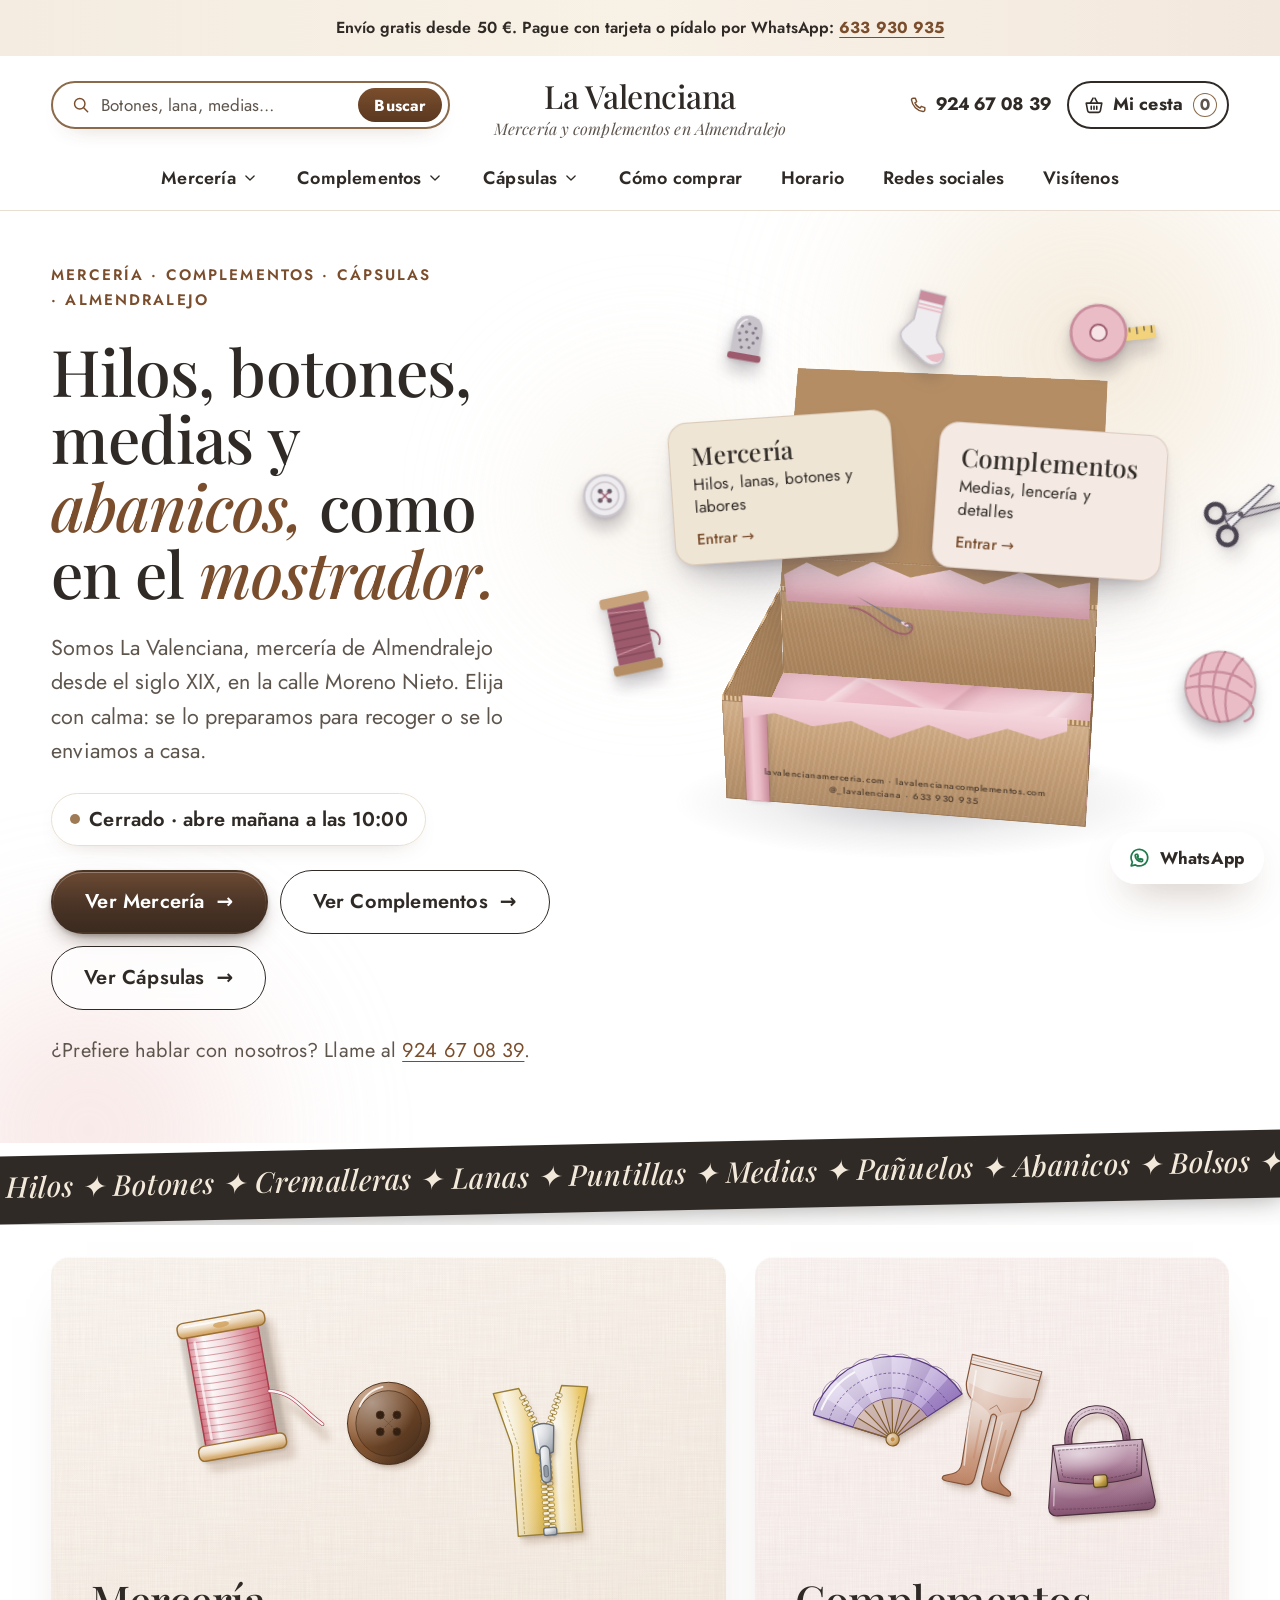
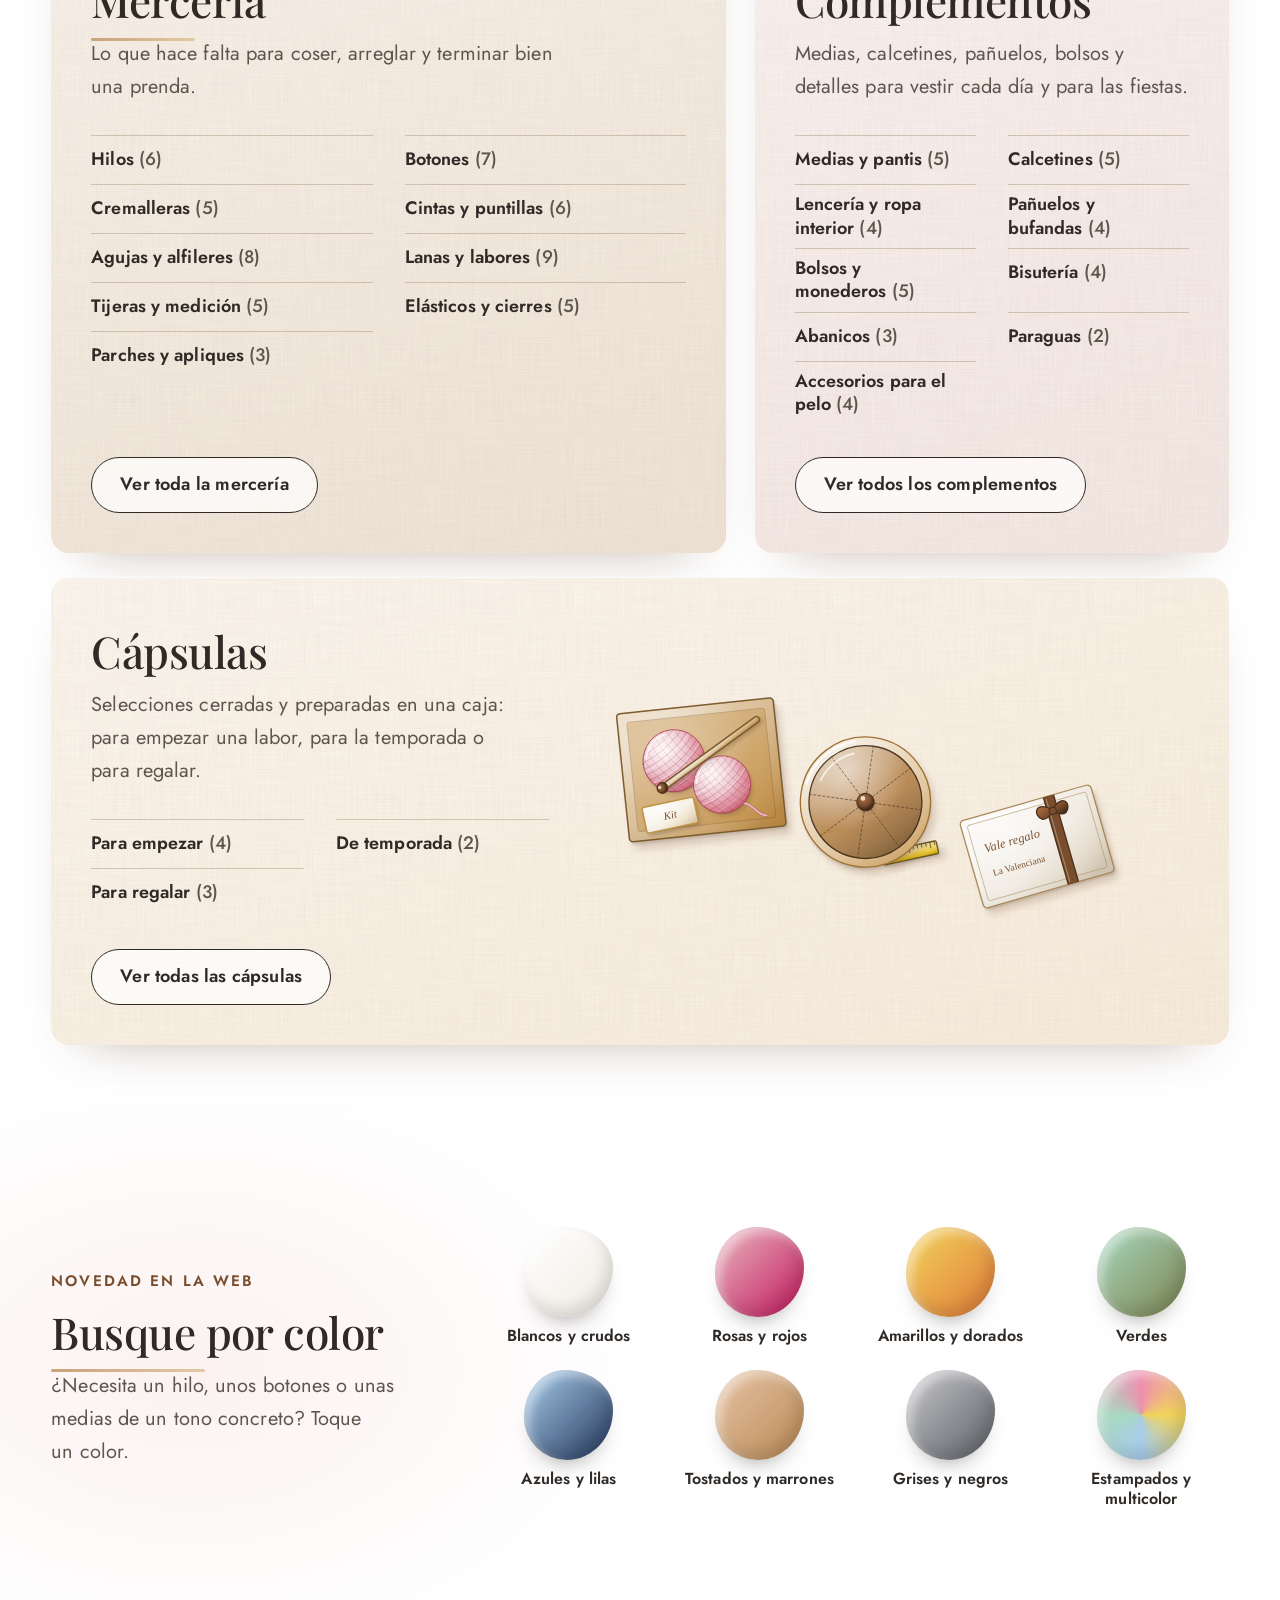
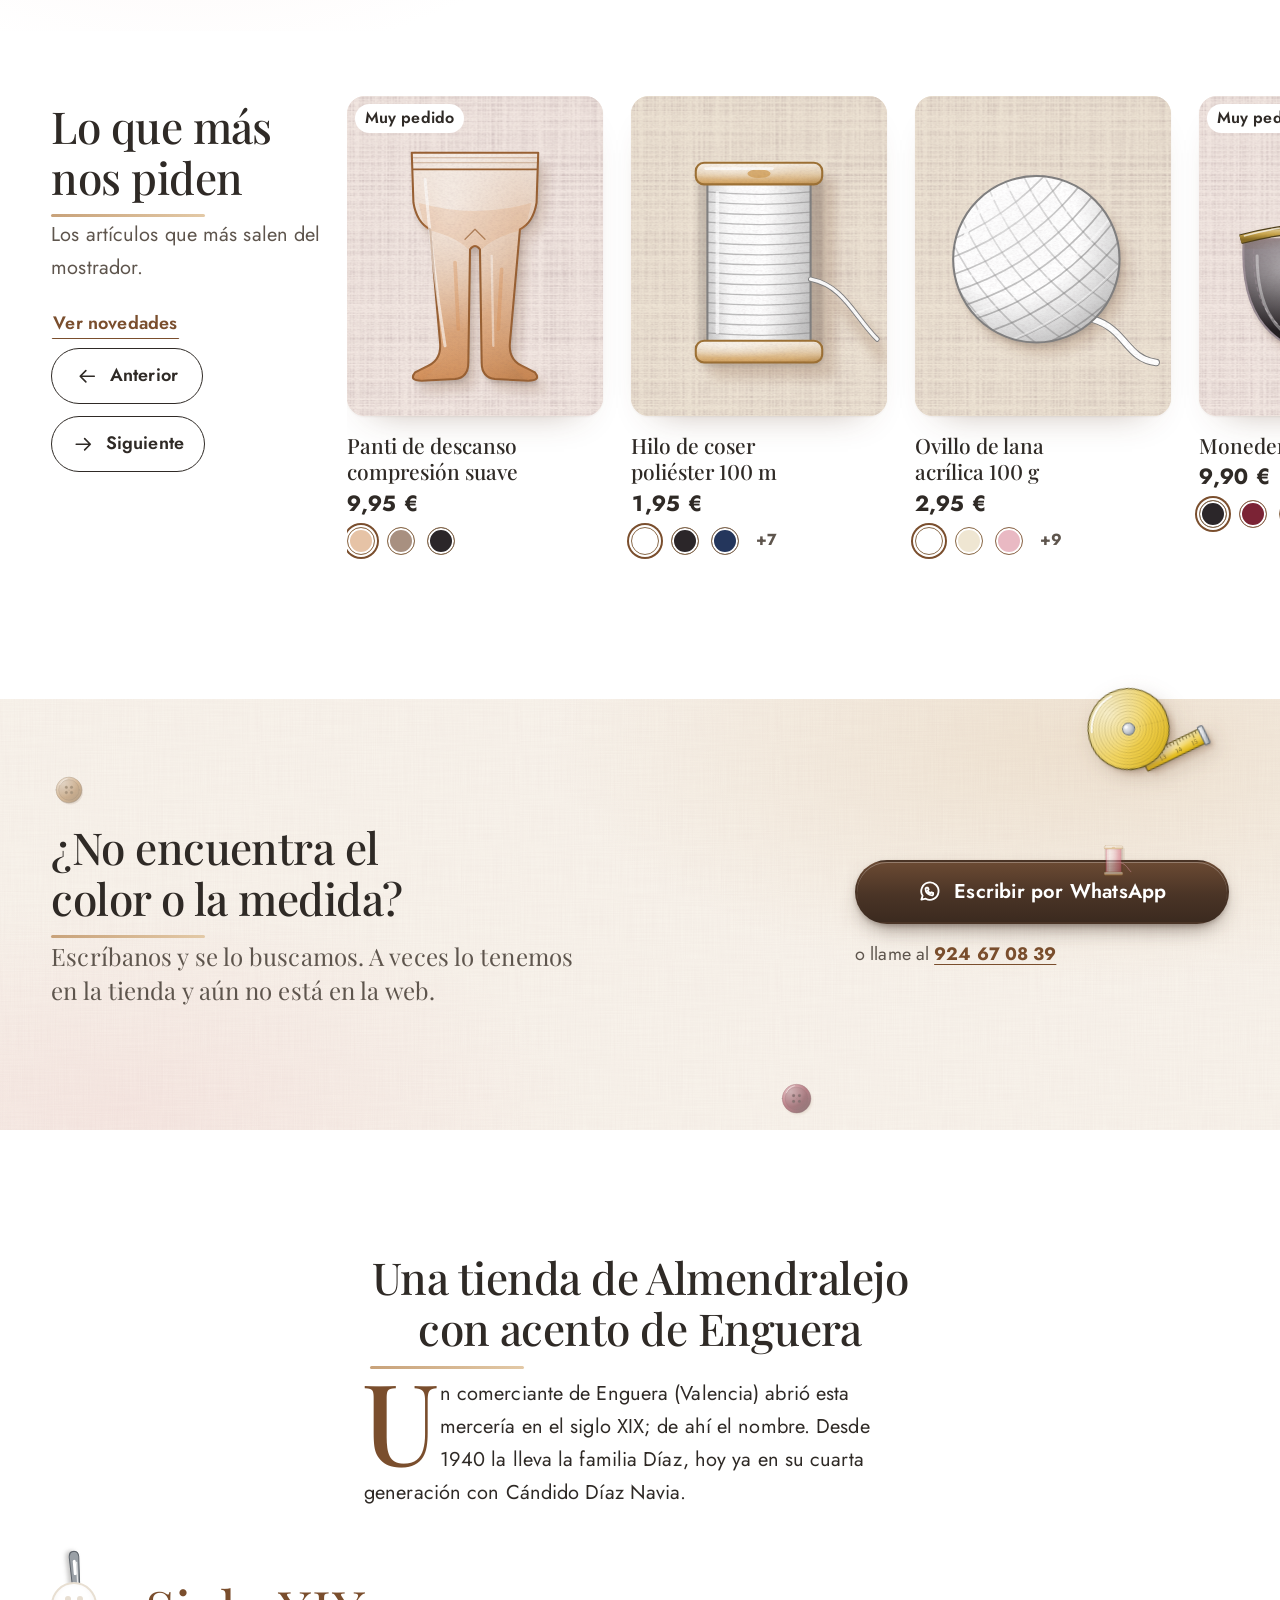
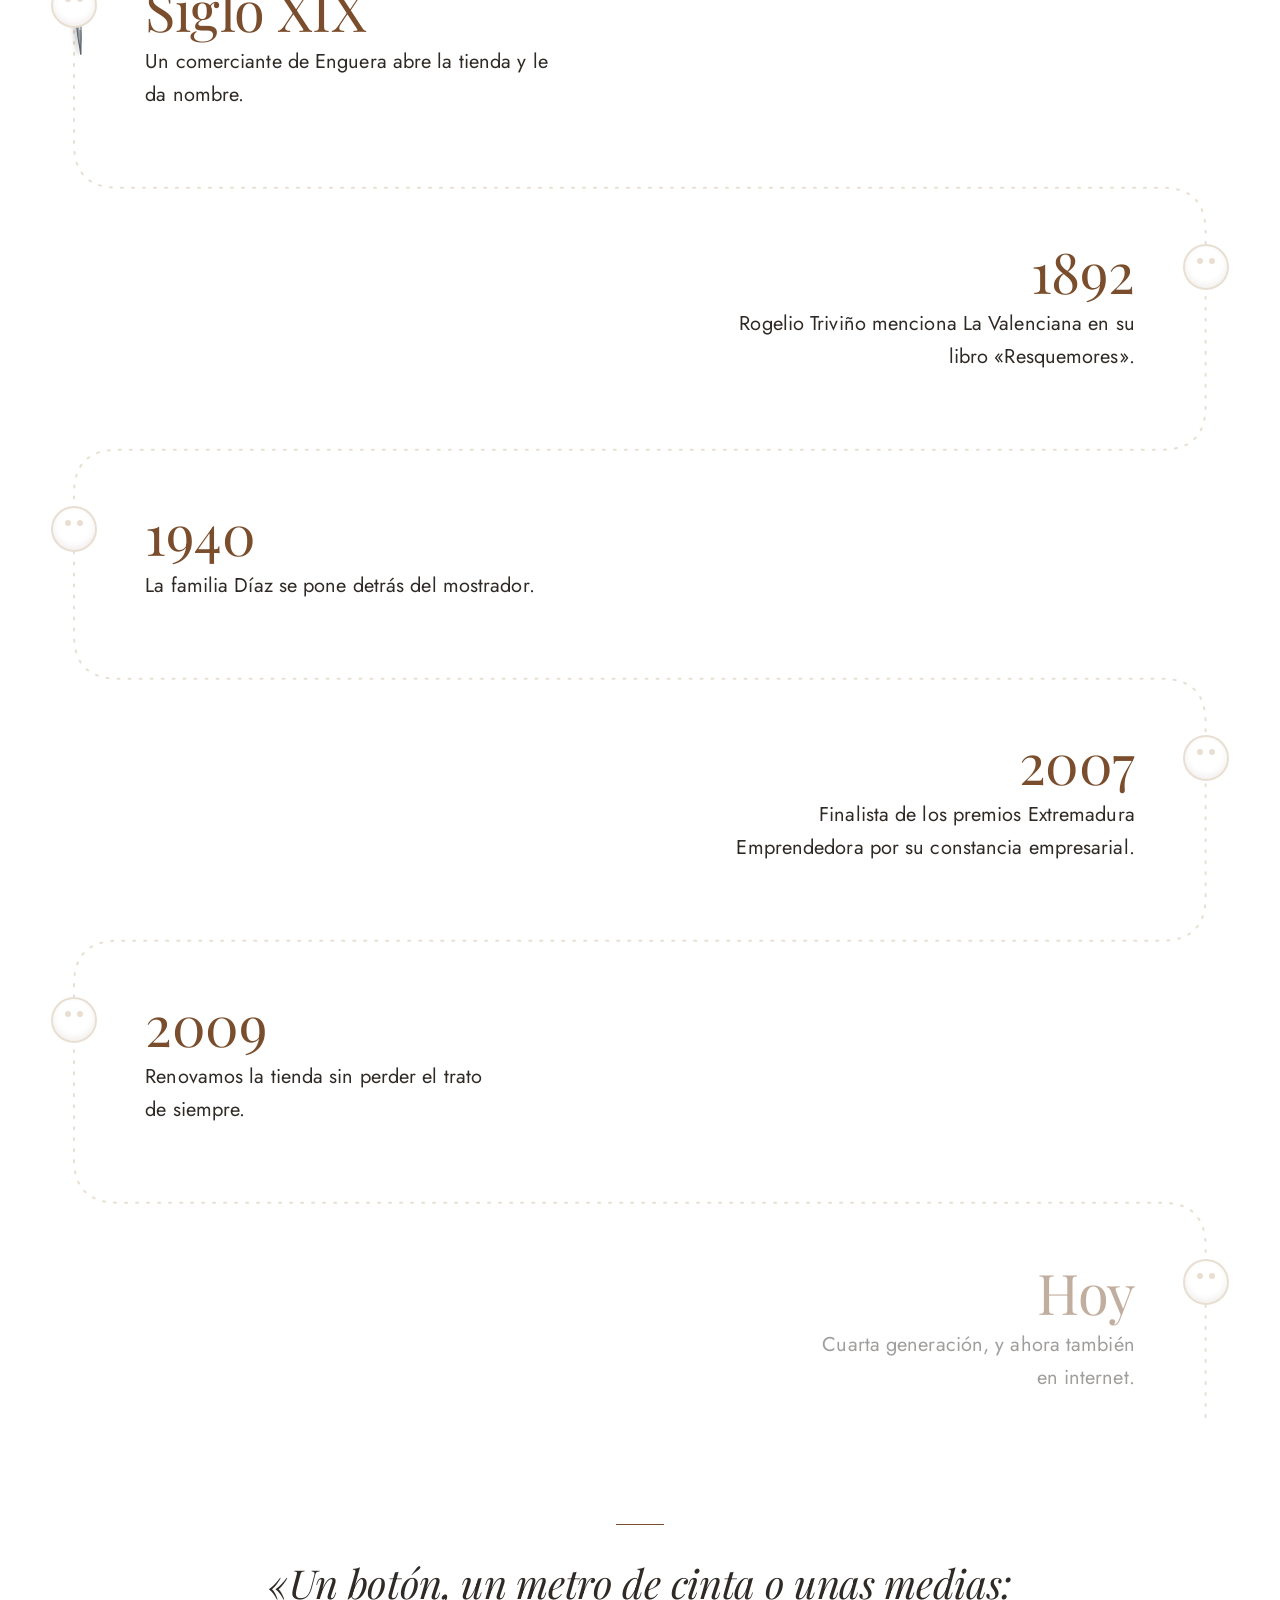
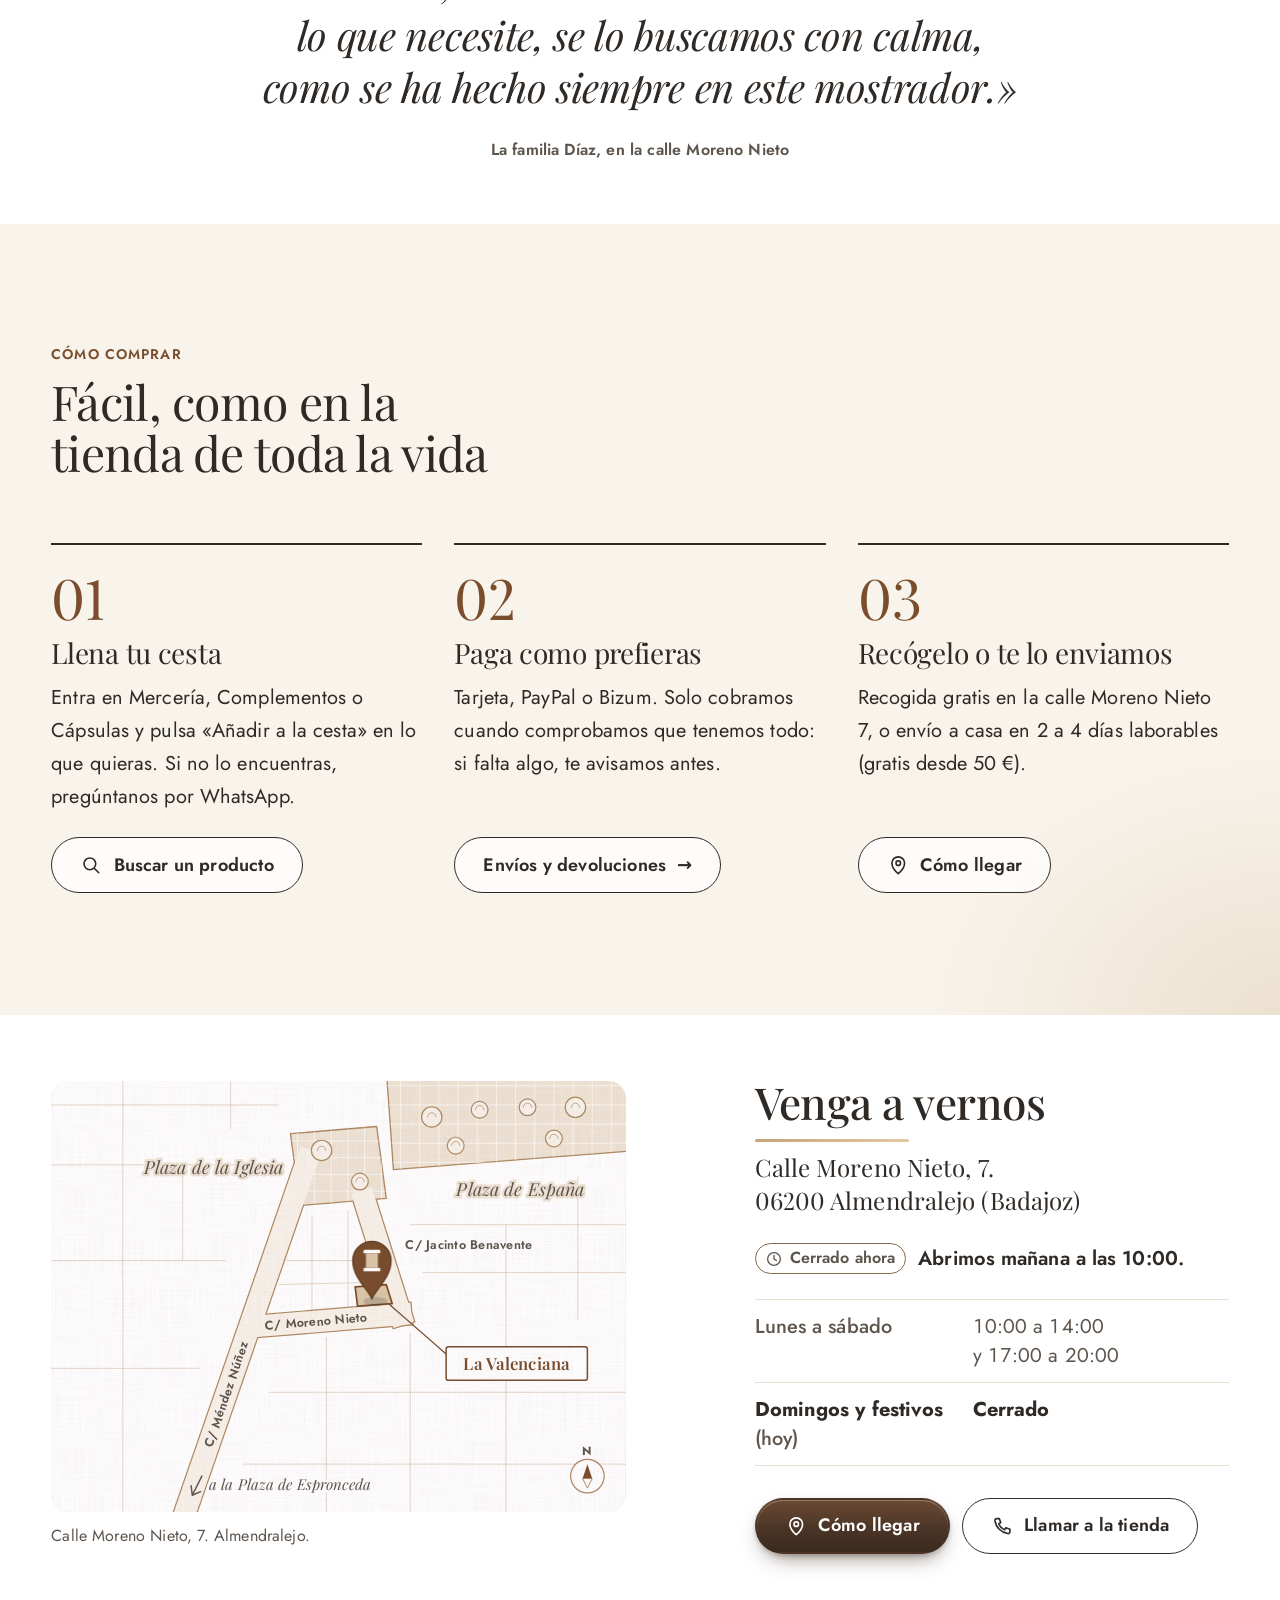
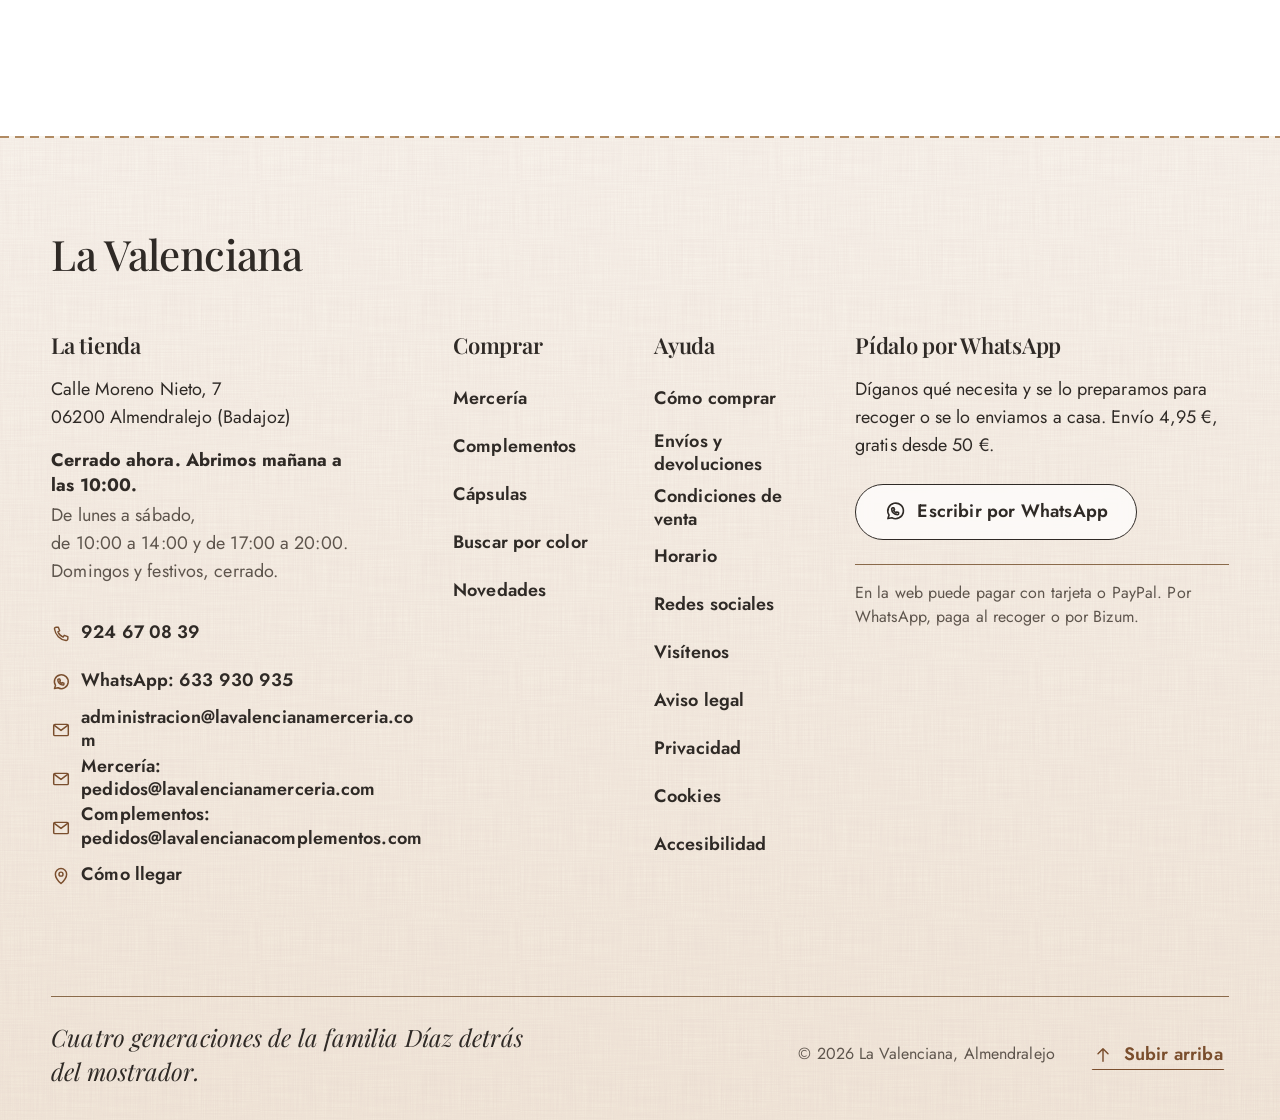
==== commit ec2b0467: "Prueba de paleta gris azulado + verde agua (solo con ?paleta=agua) Co-Authored-By: Claude Opus 5.5 <" ====
--- a/index.html
+++ b/index.html
@@ -36,6 +36,11 @@
 <link rel="stylesheet" href="assets/tienda/css/colores.css">
 <link rel="stylesheet" href="assets/tienda/css/movimiento.css">
 <link rel="stylesheet" href="assets/tienda/css/fusion.css">
+<link rel="stylesheet" href="assets/tienda/css/paleta-agua.css">
+<script>/* prueba de paleta: ?paleta=agua la activa (se recuerda), ?paleta=kraft la quita */
+(function(){var d=document.documentElement,m=/[?&]paleta=(agua|kraft)/.exec(location.search),v=null;
+try{if(m){localStorage.setItem("lv-paleta",m[1]);}v=localStorage.getItem("lv-paleta");}catch(e){v=m&&m[1];}
+if(v==="agua")d.classList.add("paleta-agua");})();</script>
 <script type="application/ld+json">{"@context": "https://schema.org", "@type": "Store", "name": "La Valenciana", "description": "Mercería y complementos en Almendralejo", "url": "https://danielduranmoya-spec.github.io/web-la-valenciana/", "address": {"@type": "PostalAddress", "streetAddress": "Calle Moreno Nieto 7", "postalCode": "06200", "addressLocality": "Almendralejo", "addressRegion": "Badajoz", "addressCountry": "ES"}, "telephone": "+34924670839", "email": "administracion@lavalencianamerceria.com", "openingHoursSpecification": [{"@type": "OpeningHoursSpecification", "dayOfWeek": ["Monday", "Tuesday", "Wednesday", "Thursday", "Friday", "Saturday"], "opens": "10:00", "closes": "14:00"}, {"@type": "OpeningHoursSpecification", "dayOfWeek": ["Monday", "Tuesday", "Wednesday", "Thursday", "Friday", "Saturday"], "opens": "17:00", "closes": "20:00"}], "sameAs": ["https://www.instagram.com/_lavalenciana", "https://www.tiktok.com/@_lavalenciana_", "https://www.facebook.com/mercerialavalenciana/"]}</script>
 </head>
 <body>
--- a/assets/tienda/css/paleta-agua.css
+++ b/assets/tienda/css/paleta-agua.css
@@ -0,0 +1,89 @@
+/* =====================================================================
+   LA VALENCIANA · paleta-agua.css — PRUEBA: gris azulado + verde agua.
+   Solo se aplica con <html class="paleta-agua"> (?paleta=agua en la URL;
+   ?paleta=kraft vuelve a la normal). La caja kraft del inicio se queda.
+   ===================================================================== */
+html.paleta-agua {
+  --c-rosa-velo:    #F1F5F7;  /* bruma gris azulada: bandas, pie */
+  --c-rosa:         #E2EAEE;  /* gris azulado claro: seleccionado suave */
+  --c-rosa-palo:    #C8D5DC;
+  --c-lavanda:      #E3F2EE;  /* verde agua muy claro (Complementos) */
+  --c-mantequilla:  #EAF5F1;
+  --c-salvia:       #E1F1EC;
+  --c-tinta:        #24303A;
+  --c-tinta-suave:  #53626E;
+  --c-acento:       #3E5868;  /* gris azulado hondo: botones, enlaces, precios */
+  --c-acento-hondo: #2B4150;
+  --c-agua:         #8FD0C4;  /* verde agua */
+  --c-agua-claro:   #CBEAE3;
+  --c-agua-hondo:   #2D7A70;  /* verde agua oscuro, legible sobre blanco */
+  --c-exito:        #2D7A70;
+  --c-filete:       #DCE4E9;
+  --c-borde:        #6C808C;
+  --c-hilo:         #7FB3AA;
+  --c-desactivado:  #EEF2F4;
+  --c-velo-modal:   rgba(36, 48, 58, .42);
+}
+html.paleta-agua ::selection { background: var(--c-agua-claro); }
+
+/* botones */
+html.paleta-agua .boton--primario { background-color: #33495A;
+  background-image: linear-gradient(180deg, #4F6A7B 0%, #3A5163 55%, #2C3F4E 100%);
+  box-shadow: inset 0 1px 0 rgba(255,255,255,.28), 0 10px 22px -10px rgba(36,52,66,.75), 0 2px 4px rgba(36,52,66,.2); }
+html.paleta-agua .boton--secundario .fx-onda { background: rgba(143,208,196,.4); }
+
+/* cabecera y menús */
+html.paleta-agua .cab-anuncio { background: linear-gradient(90deg, #E2F2EE, #EEF6F4 50%, #E4EEF2); }
+html.paleta-agua .megamenu { box-shadow: 0 30px 60px -30px rgba(36,48,58,.45); }
+
+/* tarjetas, teselas y bandas */
+html.paleta-agua .tarjeta__lienzo { box-shadow: 0 1px 2px rgba(36,52,66,.06), 0 18px 36px -26px rgba(36,52,66,.45); }
+html.paleta-agua .fic-lienzo { box-shadow: 0 30px 60px -40px rgba(36,52,66,.55); }
+html.paleta-agua .por-tesela { background: linear-gradient(160deg, #F7FAFB, var(--c-rosa)); box-shadow: inset 0 1px 0 #fff, 0 24px 50px -36px rgba(36,52,66,.5); }
+html.paleta-agua .por-tesela--complementos { background: linear-gradient(160deg, #F5FBF9, var(--c-lavanda)); }
+html.paleta-agua .por-tesela--capsulas { background: linear-gradient(160deg, #F6FAFA, var(--c-agua-claro)); }
+html.paleta-agua .pag-red { box-shadow: 0 24px 50px -40px rgba(36,52,66,.55); }
+html.paleta-agua .pag-red__icono { background: linear-gradient(145deg, #EEF6F4, var(--c-rosa)); }
+html.paleta-agua .pag-hor__tarjeta { background: linear-gradient(150deg, #F7FAFB, var(--c-rosa)); }
+html.paleta-agua .seccion--rosa { background: radial-gradient(60% 80% at 85% 10%, rgba(203,234,227,.6), transparent 70%), radial-gradient(50% 70% at 10% 95%, rgba(200,213,220,.5), transparent 70%), var(--c-rosa-velo); }
+html.paleta-agua .fx-subraya::after { background: linear-gradient(90deg, var(--c-agua-hondo), var(--c-agua)); }
+html.paleta-agua .pie, html.paleta-agua footer#pie { background: linear-gradient(180deg, var(--c-rosa-velo), #E3EBEF); }
+html.paleta-agua .cc { background-image: radial-gradient(40vmax 30vmax at 100% 100%, rgba(143,208,196,.35), transparent 70%); }
+html.paleta-agua .col-grupo { background: linear-gradient(160deg, #fff, var(--c-rosa-velo)); }
+html.paleta-agua .col-grupo:hover, html.paleta-agua .col-grupo:focus-visible { border-color: var(--c-agua); }
+html.paleta-agua .col-tira { background: radial-gradient(50% 80% at 15% 50%, rgba(203,234,227,.45), transparent 70%); }
+html.paleta-agua .etiqueta--pocas, html.paleta-agua .lv-pocas { background: #E6F4F0; color: var(--c-agua-hondo); border-color: #BFE2DA; }
+html.paleta-agua .lv-pocas::before { background: var(--c-agua-hondo); }
+
+/* buscador y flotantes */
+html.paleta-agua .cab-abre-buscador, html.paleta-agua .bus-r { box-shadow: inset 0 1px 0 #fff, 0 10px 24px -18px rgba(36,52,66,.45); }
+html.paleta-agua .buscador { background: linear-gradient(160deg, #fff, #F1F5F7); box-shadow: 0 40px 90px -30px rgba(36,52,66,.55), inset 0 1px 0 #fff; }
+html.paleta-agua .buscador::backdrop { background: rgba(36,48,58,.32); }
+html.paleta-agua .flotante--cesta { background: linear-gradient(180deg, #4F9E93, var(--c-agua-hondo)); }
+
+/* barra inferior del móvil: lo activo en verde agua */
+@media (max-width: 899px) {
+  html.paleta-agua .lv-dock__b[aria-current] { color: var(--c-agua-hondo); background: var(--c-agua-claro); }
+  html.paleta-agua .lv-dock__n { background: var(--c-agua-hondo); }
+}
+
+/* caja del inicio: el cartón kraft se queda; el papel de seda y la cinta pasan a verde agua */
+html.paleta-agua .cv-seda { background:
+  linear-gradient(115deg, transparent 0 18%, rgba(255,255,255,.45) 19%, transparent 23% 46%, rgba(45,122,112,.16) 47%, transparent 52% 70%, rgba(255,255,255,.4) 71%, transparent 75%),
+  linear-gradient(35deg, transparent 0 30%, rgba(45,122,112,.14) 31%, transparent 36% 62%, rgba(255,255,255,.35) 63%, transparent 68%),
+  linear-gradient(135deg,#D3EEE8 0%,#A9DCD2 35%,#DDF2EE 55%,#9DD3C8 80%,#C9EAE3 100%);
+  box-shadow: inset 0 0 40px rgba(45,122,112,.3); }
+html.paleta-agua .cv-seda-atras { background: linear-gradient(180deg,#DDF2EE,#9DD3C8); box-shadow: inset 0 -12px 18px rgba(45,122,112,.25); }
+html.paleta-agua .cv-seda-ala { background: linear-gradient(180deg,#D3EEE8,#A9DCD2); }
+html.paleta-agua .cv-cinta { background: linear-gradient(90deg,#7FC2B6 0%,#CBEAE3 35%,#A9DCD2 60%,#5FA89C 100%); box-shadow: 0 0 0 1px rgba(45,122,112,.25); }
+html.paleta-agua .cv-lazo i { background: radial-gradient(70% 60% at 50% 45%, #DDF2EE 0%, #A9DCD2 55%, #5FA89C 100%); box-shadow: inset 0 0 0 5px rgba(45,122,112,.18), 0 4px 8px rgba(36,48,58,.25); }
+html.paleta-agua .cv-lazo b { background: linear-gradient(135deg,#CBEAE3,#5FA89C); }
+html.paleta-agua .cv-tarjeta { border-color: rgba(62,88,104,.2); }
+/* objetos que flotan alrededor de la caja: de rosa a verde agua / gris azulado */
+html.paleta-agua .cv-objeto svg { filter: hue-rotate(185deg) saturate(.75) drop-shadow(0 10px 8px rgba(36,48,58,.28)) drop-shadow(0 2px 2px rgba(36,48,58,.18)); }
+/* toques de verde agua: barra de lectura, hilo del envío gratis, subrayado del menú */
+html.paleta-agua .fx-progreso { background: linear-gradient(90deg, var(--c-agua-hondo), var(--c-agua) 50%, #5FA89C); }
+html.paleta-agua .ces-hilo__lleno { --hc: var(--c-agua-hondo); }
+html.paleta-agua .ces-hilo__nudo { border-color: var(--c-agua-hondo); }
+html.paleta-agua .ces-envio__txt strong { color: var(--c-agua-hondo); }
+html.paleta-agua .mov-subrayado { background-image: linear-gradient(var(--c-agua-hondo), var(--c-agua-hondo)); }
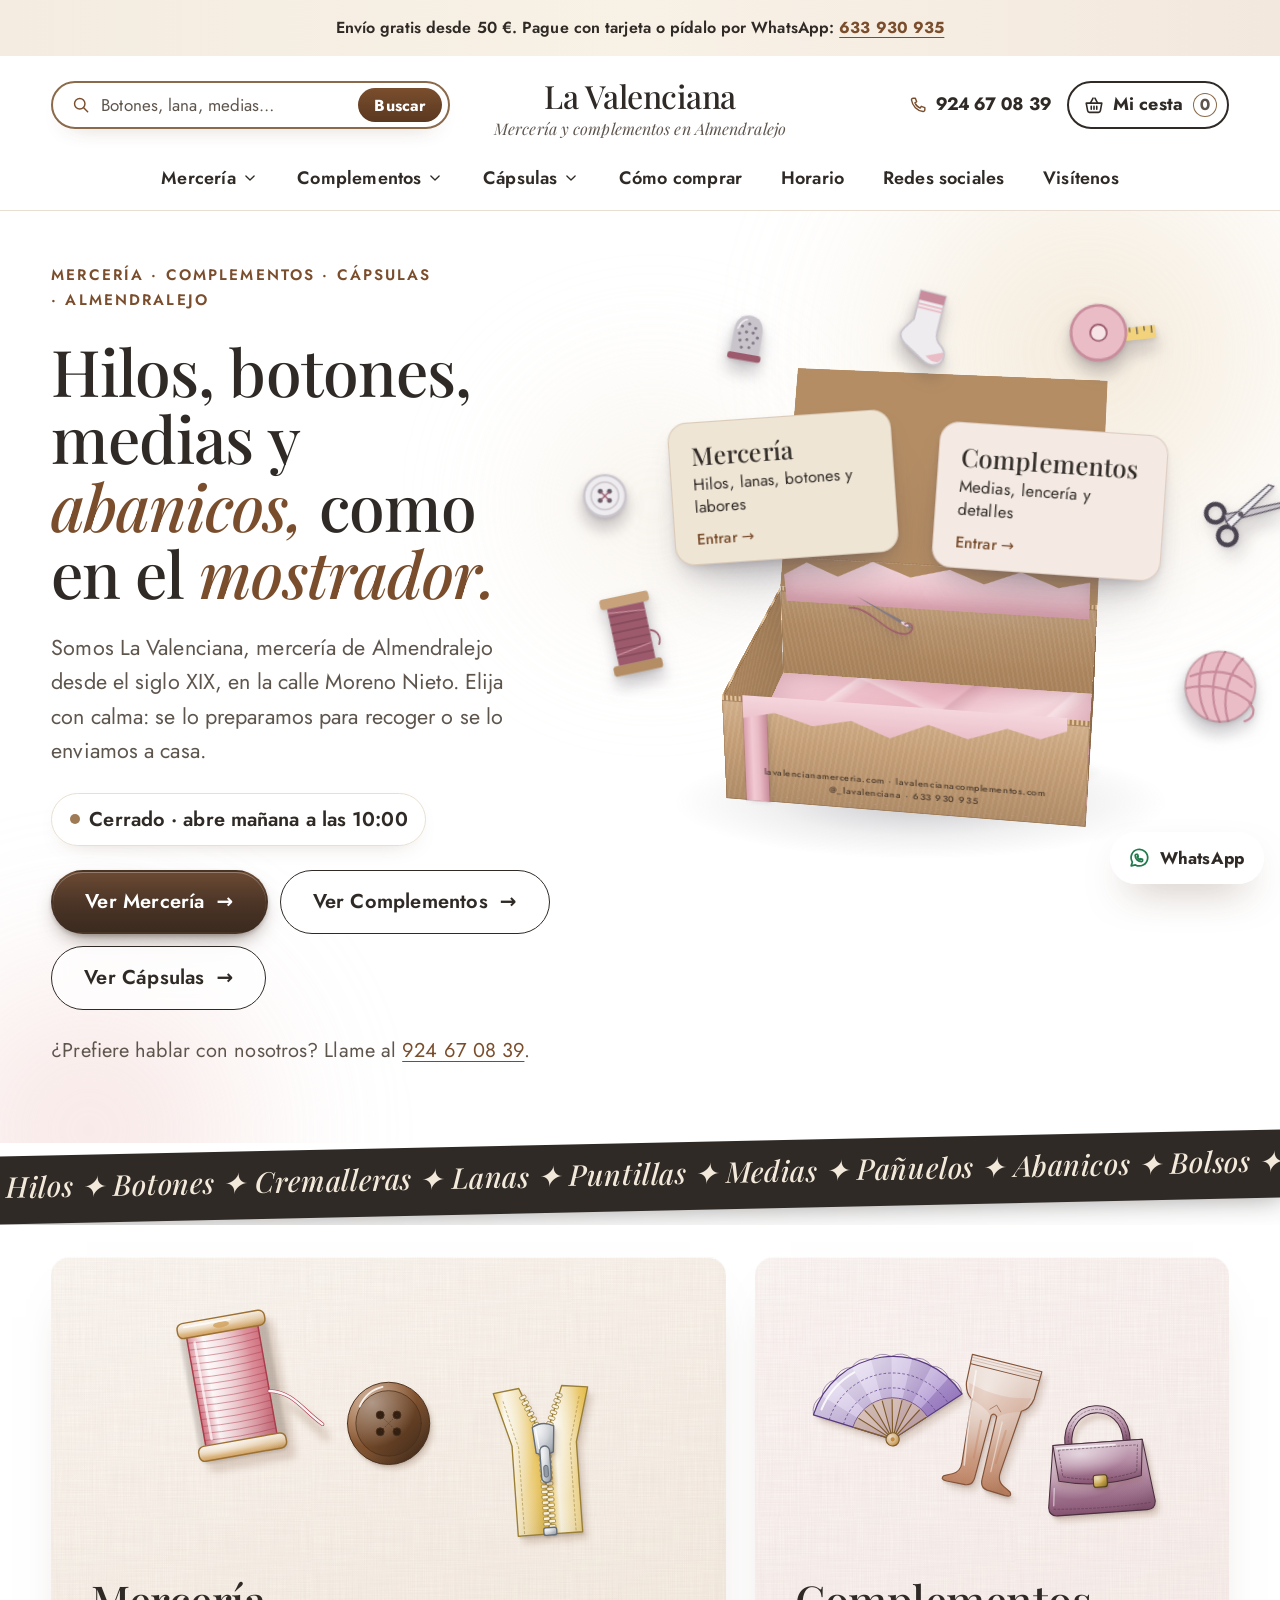
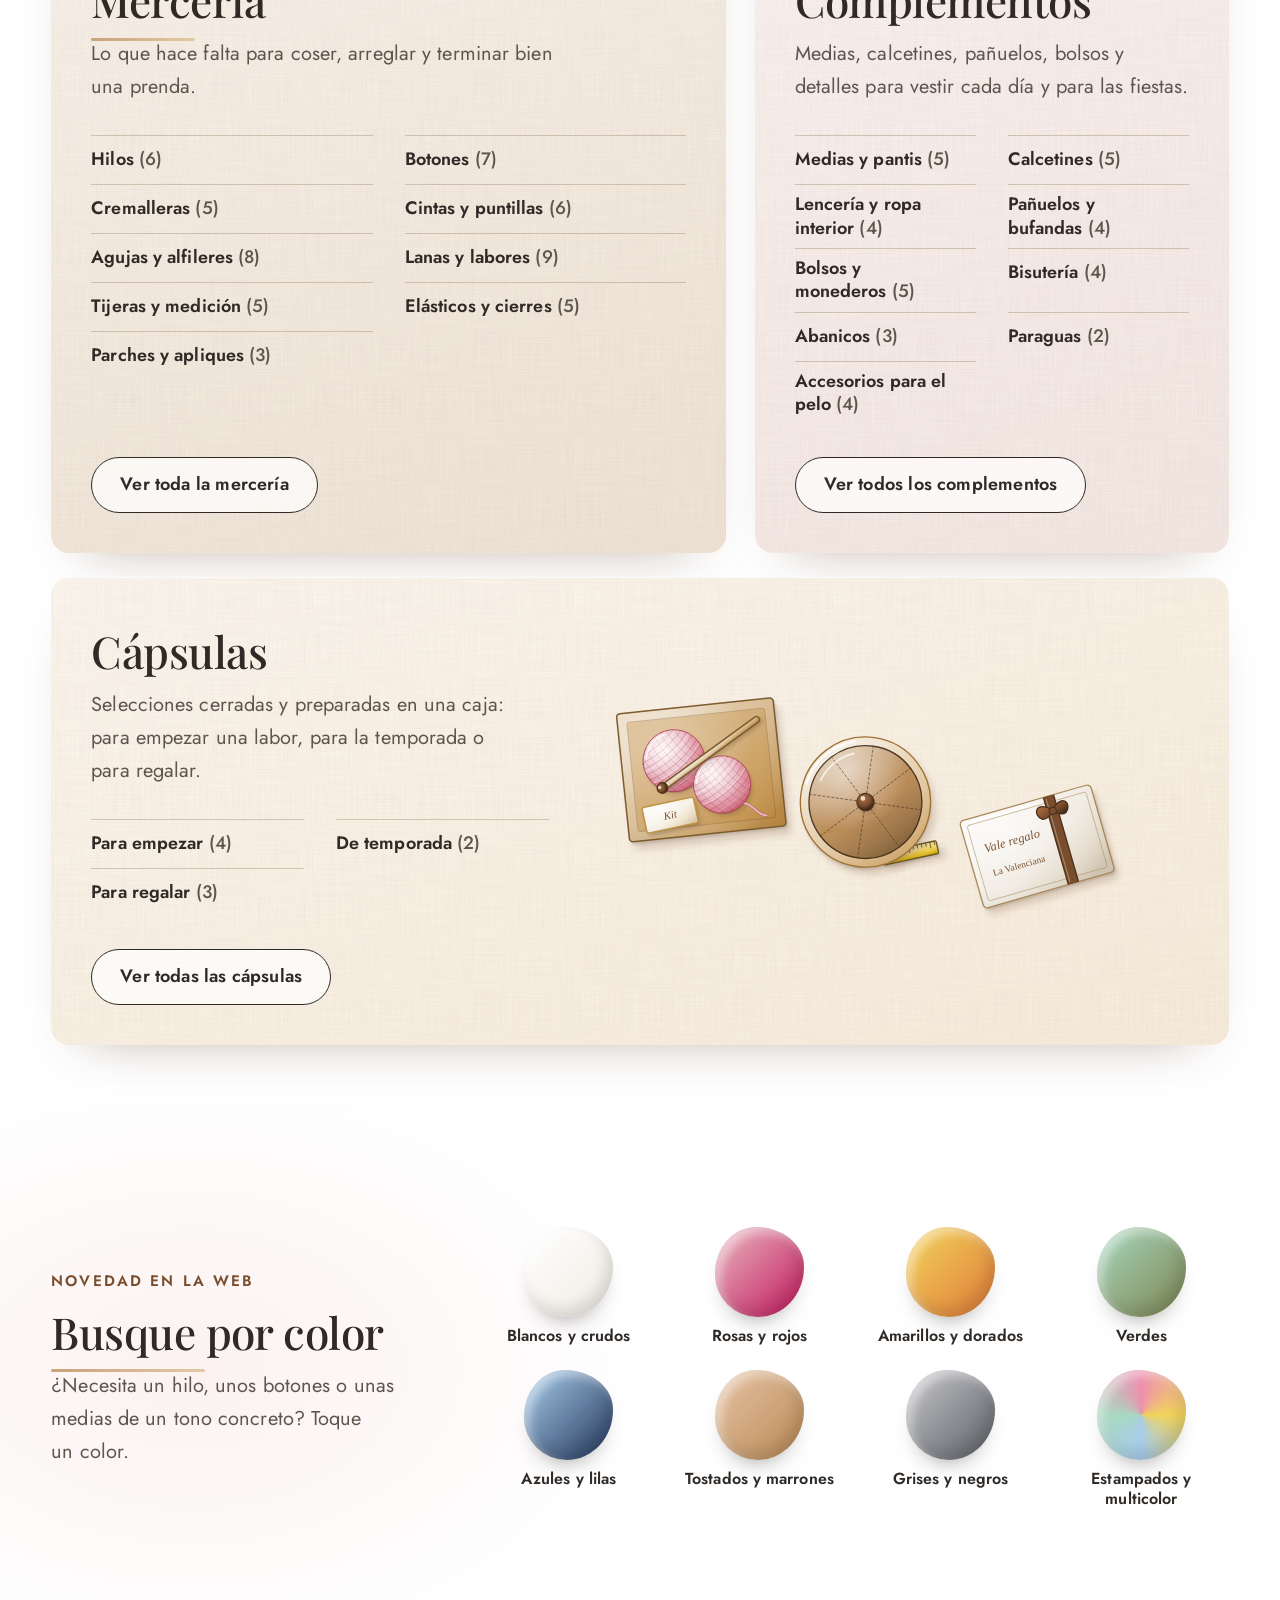
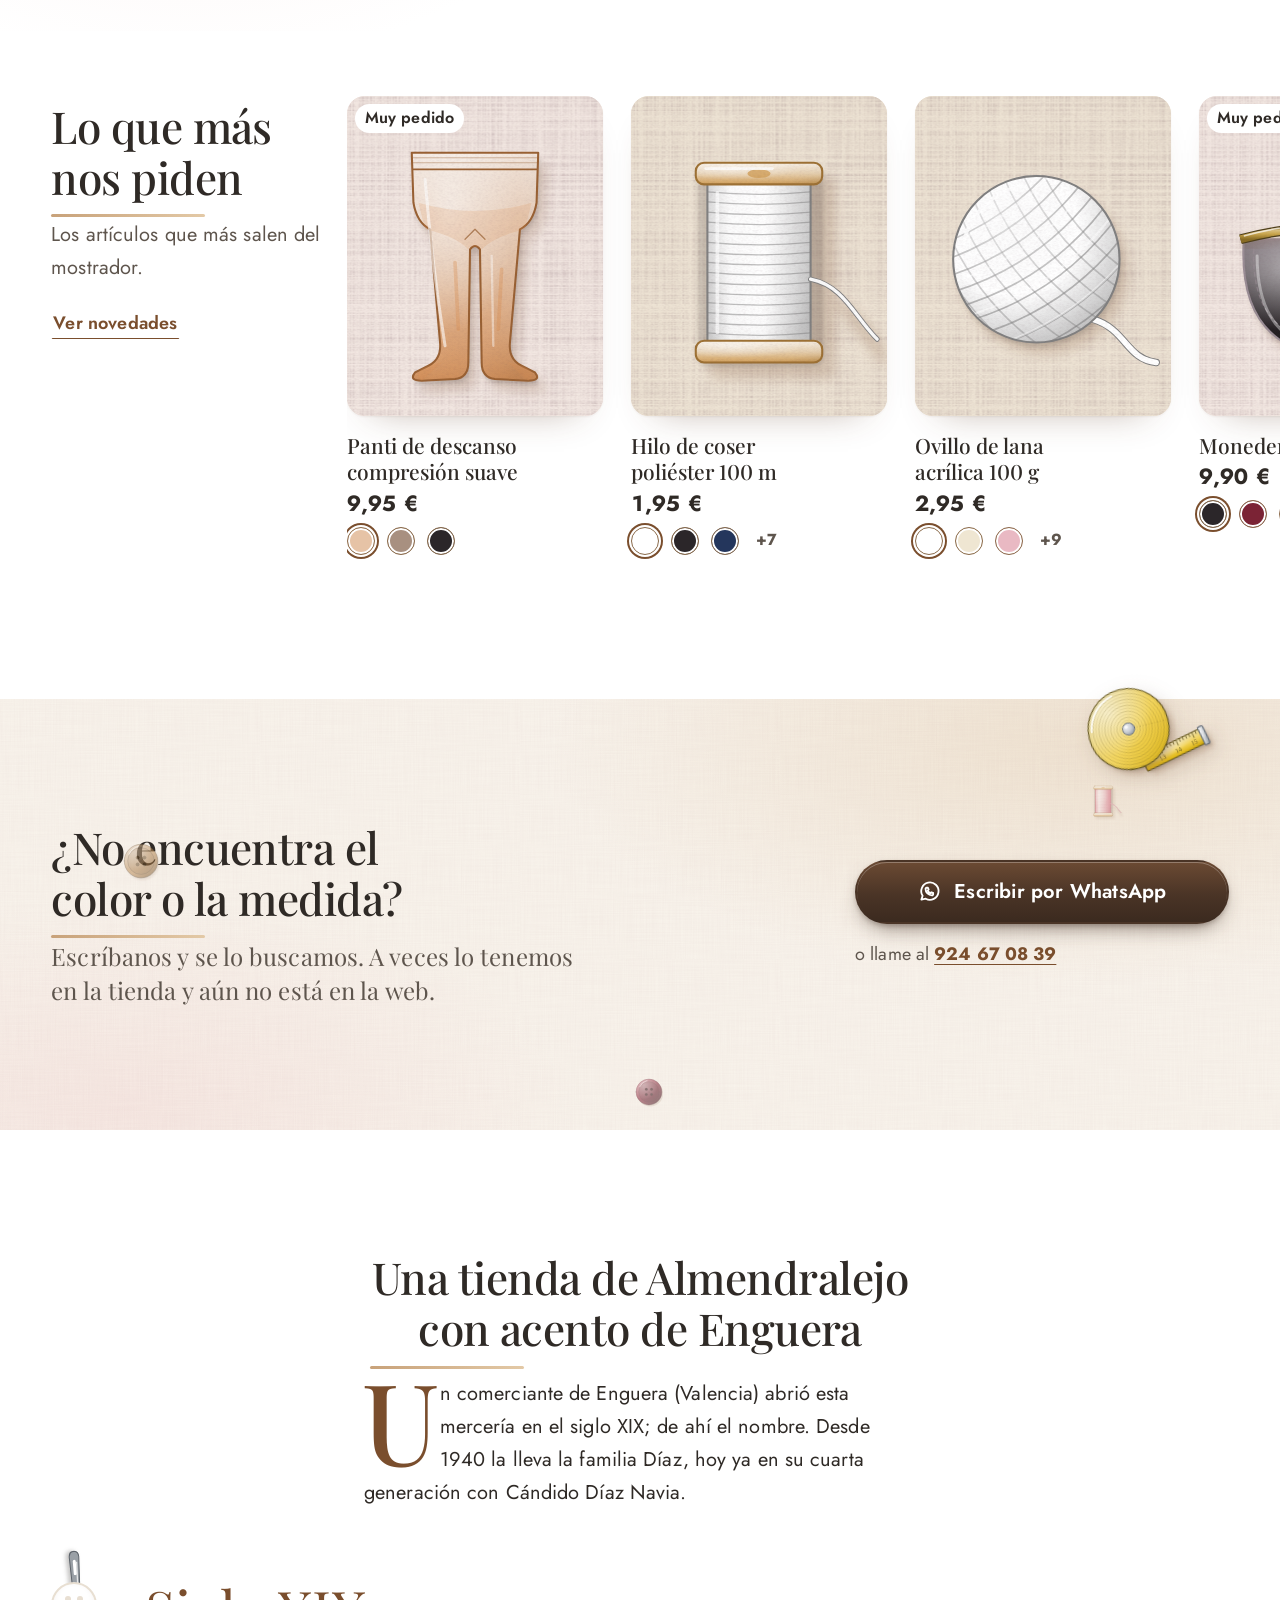
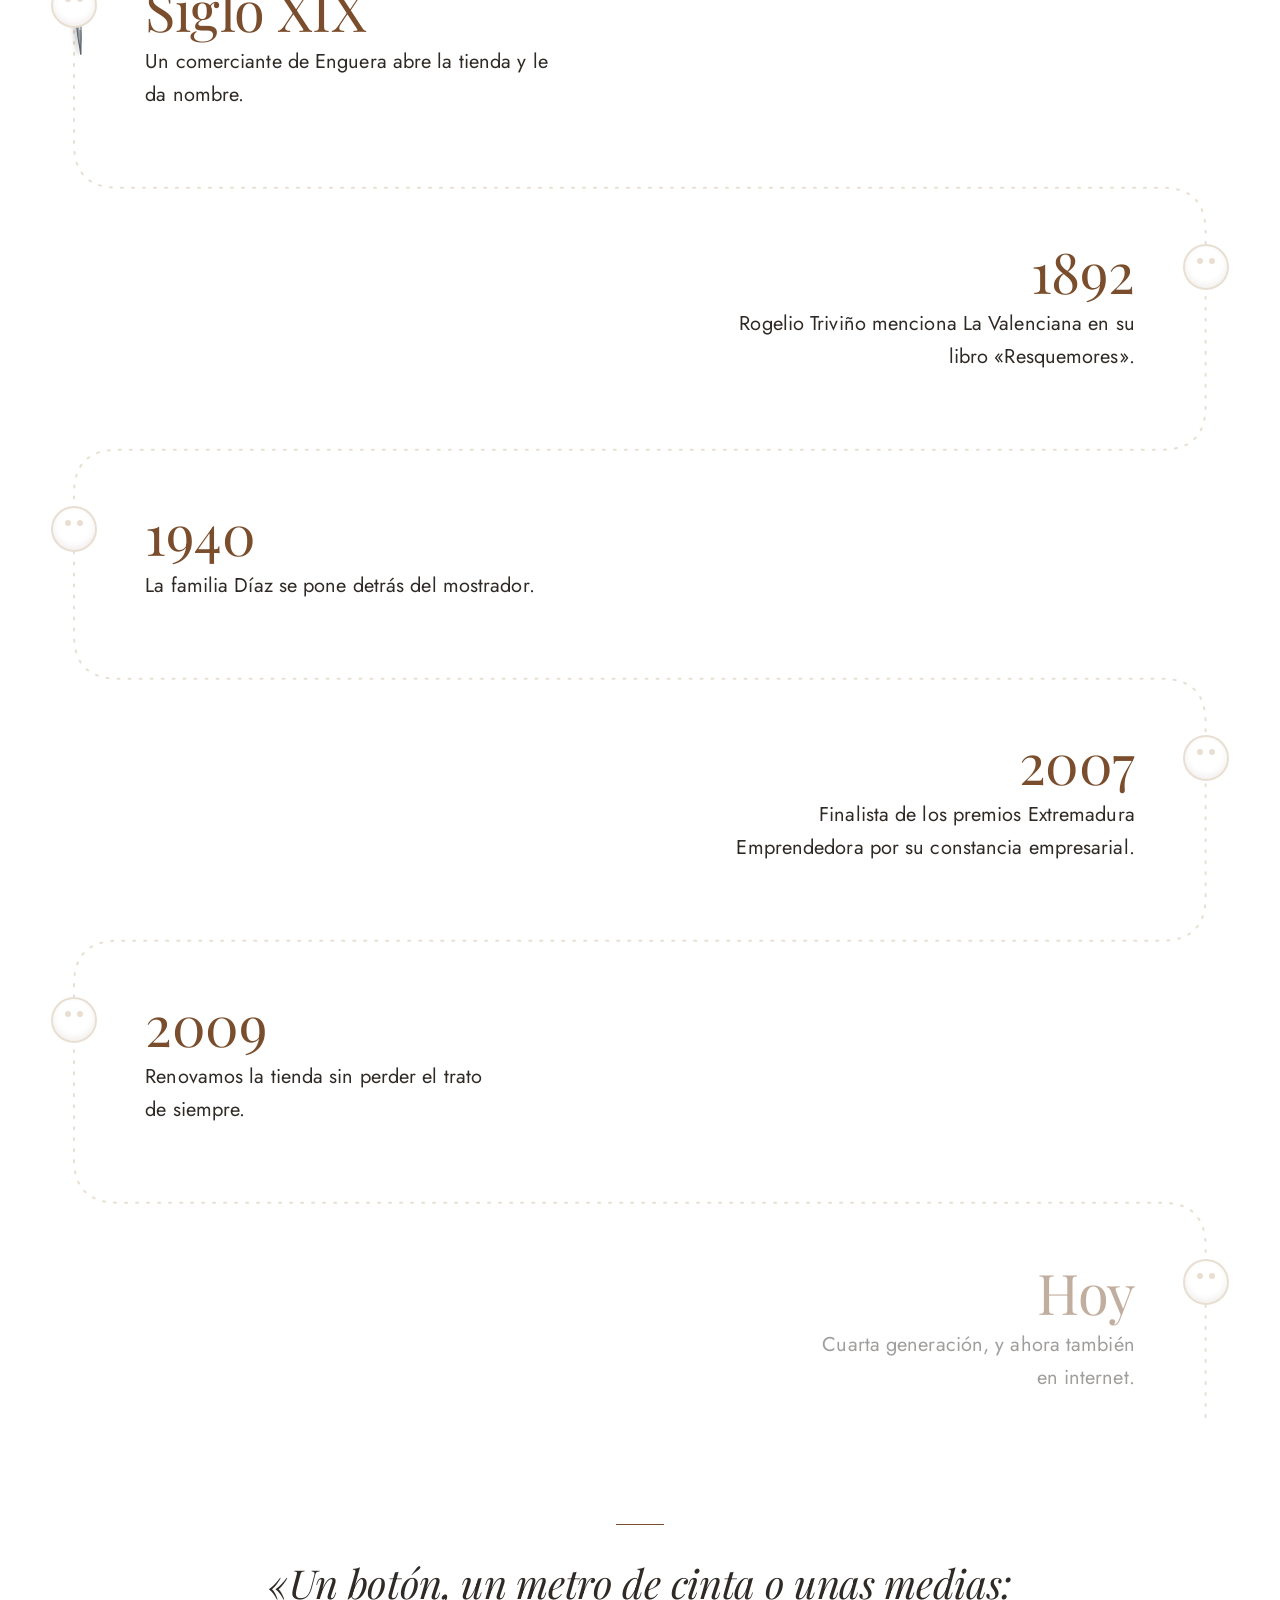
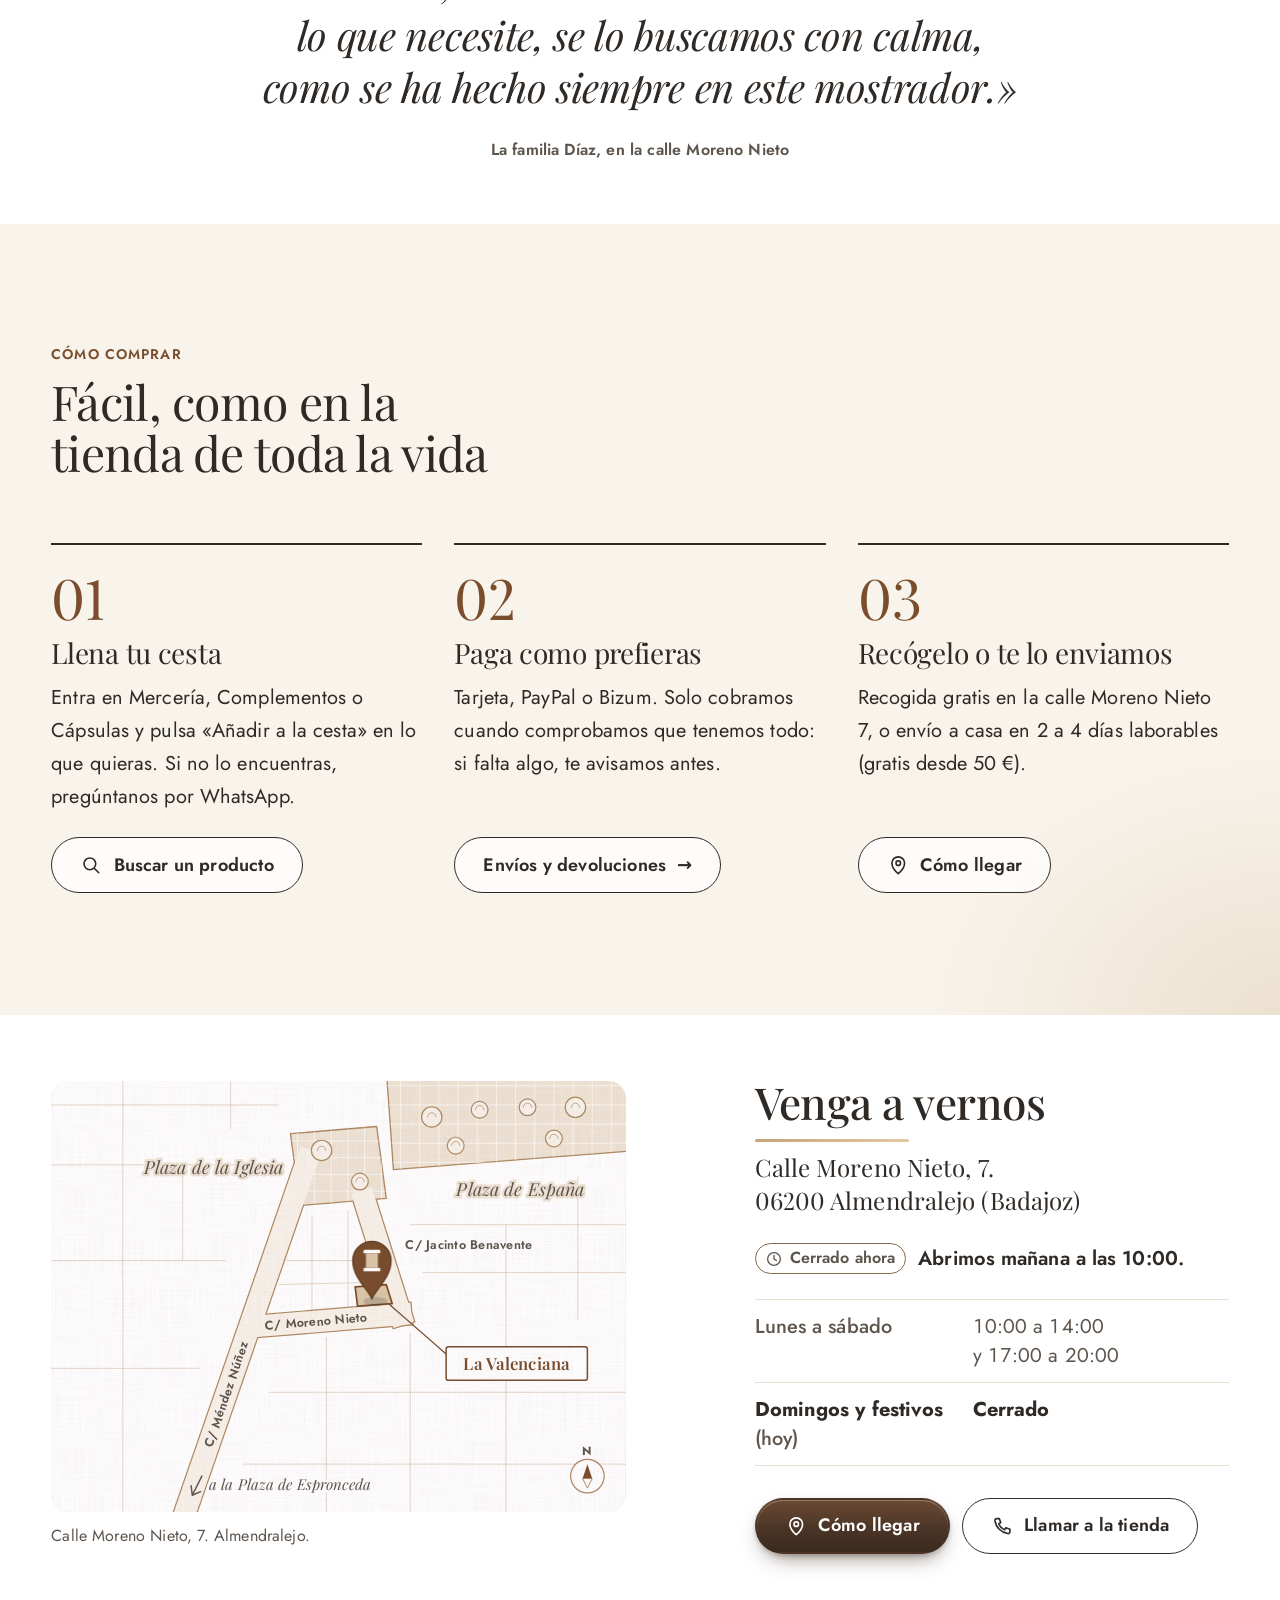
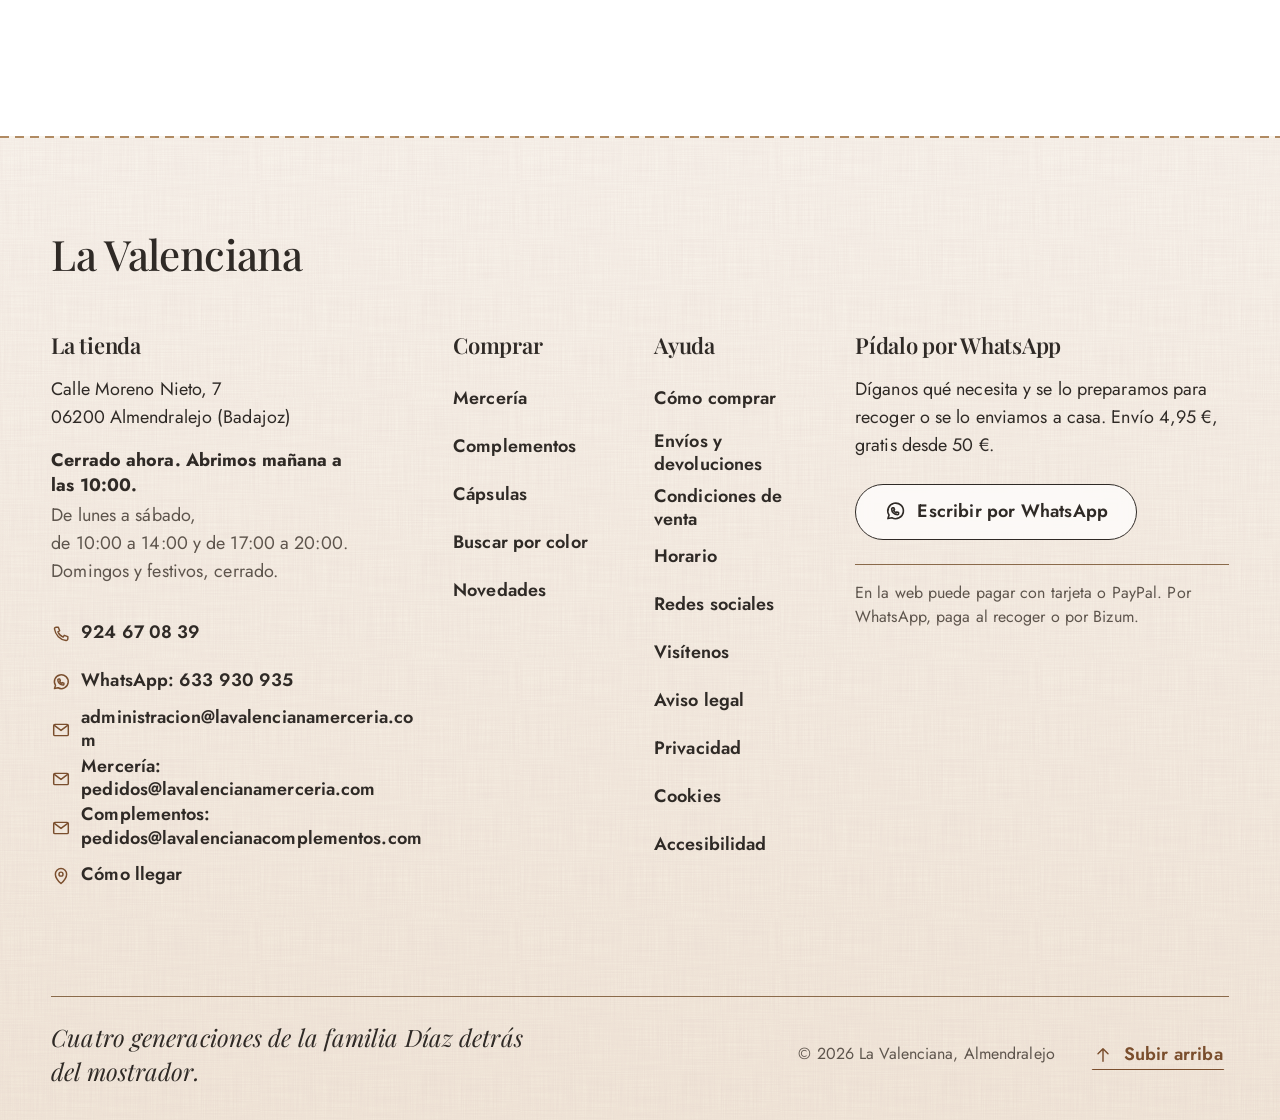
==== commit 84a312c7: "Fotos reales: ovillo Happy Cotton DMC en 49 colores (carpeta de Drive) - assets/tienda/fotos/happy-c" ====
--- a/index.html
+++ b/index.html
@@ -36,11 +36,6 @@
 <link rel="stylesheet" href="assets/tienda/css/colores.css">
 <link rel="stylesheet" href="assets/tienda/css/movimiento.css">
 <link rel="stylesheet" href="assets/tienda/css/fusion.css">
-<link rel="stylesheet" href="assets/tienda/css/paleta-agua.css">
-<script>/* prueba de paleta: ?paleta=agua la activa (se recuerda), ?paleta=kraft la quita */
-(function(){var d=document.documentElement,m=/[?&]paleta=(agua|kraft)/.exec(location.search),v=null;
-try{if(m){localStorage.setItem("lv-paleta",m[1]);}v=localStorage.getItem("lv-paleta");}catch(e){v=m&&m[1];}
-if(v==="agua")d.classList.add("paleta-agua");})();</script>
 <script type="application/ld+json">{"@context": "https://schema.org", "@type": "Store", "name": "La Valenciana", "description": "Mercería y complementos en Almendralejo", "url": "https://danielduranmoya-spec.github.io/web-la-valenciana/", "address": {"@type": "PostalAddress", "streetAddress": "Calle Moreno Nieto 7", "postalCode": "06200", "addressLocality": "Almendralejo", "addressRegion": "Badajoz", "addressCountry": "ES"}, "telephone": "+34924670839", "email": "administracion@lavalencianamerceria.com", "openingHoursSpecification": [{"@type": "OpeningHoursSpecification", "dayOfWeek": ["Monday", "Tuesday", "Wednesday", "Thursday", "Friday", "Saturday"], "opens": "10:00", "closes": "14:00"}, {"@type": "OpeningHoursSpecification", "dayOfWeek": ["Monday", "Tuesday", "Wednesday", "Thursday", "Friday", "Saturday"], "opens": "17:00", "closes": "20:00"}], "sameAs": ["https://www.instagram.com/_lavalenciana", "https://www.tiktok.com/@_lavalenciana_", "https://www.facebook.com/mercerialavalenciana/"]}</script>
 </head>
 <body>
@@ -53,35 +48,35 @@
 <div id="capa-cesta"></div>
 <div id="avisos" role="status" aria-live="polite" aria-atomic="true"></div>
 <div id="avisos-urgentes" role="alert" aria-live="assertive" aria-atomic="true"></div>
-<script src="assets/js/pago-config.js?v=20261116c"></script>
-<script src="assets/tienda/js/datos.js?v=20261116c"></script>
-<script src="assets/js/supabase-config.js?v=20261116c"></script>
-<script src="assets/tienda/js/remoto.js?v=20261116c"></script>
-<script src="assets/tienda/js/util.js?v=20261116c"></script>
-<script src="assets/tienda/js/iconos.js?v=20261116c"></script>
-<script src="assets/tienda/js/tienda.js?v=20261116c"></script>
-<script src="assets/tienda/js/buscador.js?v=20261116c"></script>
-<script src="assets/tienda/js/rutas.js?v=20261116c"></script>
-<script src="assets/tienda/js/ilus.js?v=20261116c"></script>
-<script src="assets/tienda/js/ilus-complementos.js?v=20261116c"></script>
-<script src="assets/tienda/js/ilus-merceria.js?v=20261116c"></script>
-<script src="assets/tienda/js/mov.js?v=20261116c"></script>
-<script src="assets/tienda/js/tarjeta.js?v=20261116c"></script>
-<script src="assets/tienda/js/cabecera.js?v=20261116c"></script>
-<script src="assets/tienda/js/pie.js?v=20261116c"></script>
-<script src="assets/tienda/js/cesta.js?v=20261116c"></script>
-<script src="assets/tienda/js/vistas-portada-hero.js?v=20261116c"></script>
-<script src="assets/tienda/js/vistas-portada-caja.js?v=20261116c"></script>
-<script src="assets/tienda/js/vistas-portada-secciones.js?v=20261116c"></script>
-<script src="assets/tienda/js/vistas-paginas.js?v=20261116c"></script>
-<script src="assets/tienda/js/vistas-colores.js?v=20261116c"></script>
-<script src="assets/tienda/js/vistas-categoria.js?v=20261116c"></script>
-<script src="assets/tienda/js/vistas-producto.js?v=20261116c"></script>
-<script src="assets/tienda/js/pago.js?v=20261116c"></script>
-<script src="assets/tienda/js/vistas-pedido.js?v=20261116c"></script>
-<script src="assets/tienda/js/efectos.js?v=20261116c"></script>
-<script src="assets/tienda/js/buscador-flotante.js?v=20261116c"></script>
-<script src="assets/tienda/js/flotantes.js?v=20261116c"></script>
-<script src="assets/tienda/js/arranque.js?v=20261116c"></script>
+<script src="assets/js/pago-config.js?v=20261119a"></script>
+<script src="assets/tienda/js/datos.js?v=20261119a"></script>
+<script src="assets/js/supabase-config.js?v=20261119a"></script>
+<script src="assets/tienda/js/remoto.js?v=20261119a"></script>
+<script src="assets/tienda/js/util.js?v=20261119a"></script>
+<script src="assets/tienda/js/iconos.js?v=20261119a"></script>
+<script src="assets/tienda/js/tienda.js?v=20261119a"></script>
+<script src="assets/tienda/js/buscador.js?v=20261119a"></script>
+<script src="assets/tienda/js/rutas.js?v=20261119a"></script>
+<script src="assets/tienda/js/ilus.js?v=20261119a"></script>
+<script src="assets/tienda/js/ilus-complementos.js?v=20261119a"></script>
+<script src="assets/tienda/js/ilus-merceria.js?v=20261119a"></script>
+<script src="assets/tienda/js/mov.js?v=20261119a"></script>
+<script src="assets/tienda/js/tarjeta.js?v=20261119a"></script>
+<script src="assets/tienda/js/cabecera.js?v=20261119a"></script>
+<script src="assets/tienda/js/pie.js?v=20261119a"></script>
+<script src="assets/tienda/js/cesta.js?v=20261119a"></script>
+<script src="assets/tienda/js/vistas-portada-hero.js?v=20261119a"></script>
+<script src="assets/tienda/js/vistas-portada-caja.js?v=20261119a"></script>
+<script src="assets/tienda/js/vistas-portada-secciones.js?v=20261119a"></script>
+<script src="assets/tienda/js/vistas-paginas.js?v=20261119a"></script>
+<script src="assets/tienda/js/vistas-colores.js?v=20261119a"></script>
+<script src="assets/tienda/js/vistas-categoria.js?v=20261119a"></script>
+<script src="assets/tienda/js/vistas-producto.js?v=20261119a"></script>
+<script src="assets/tienda/js/pago.js?v=20261119a"></script>
+<script src="assets/tienda/js/vistas-pedido.js?v=20261119a"></script>
+<script src="assets/tienda/js/efectos.js?v=20261119a"></script>
+<script src="assets/tienda/js/buscador-flotante.js?v=20261119a"></script>
+<script src="assets/tienda/js/flotantes.js?v=20261119a"></script>
+<script src="assets/tienda/js/arranque.js?v=20261119a"></script>
 </body>
 </html>
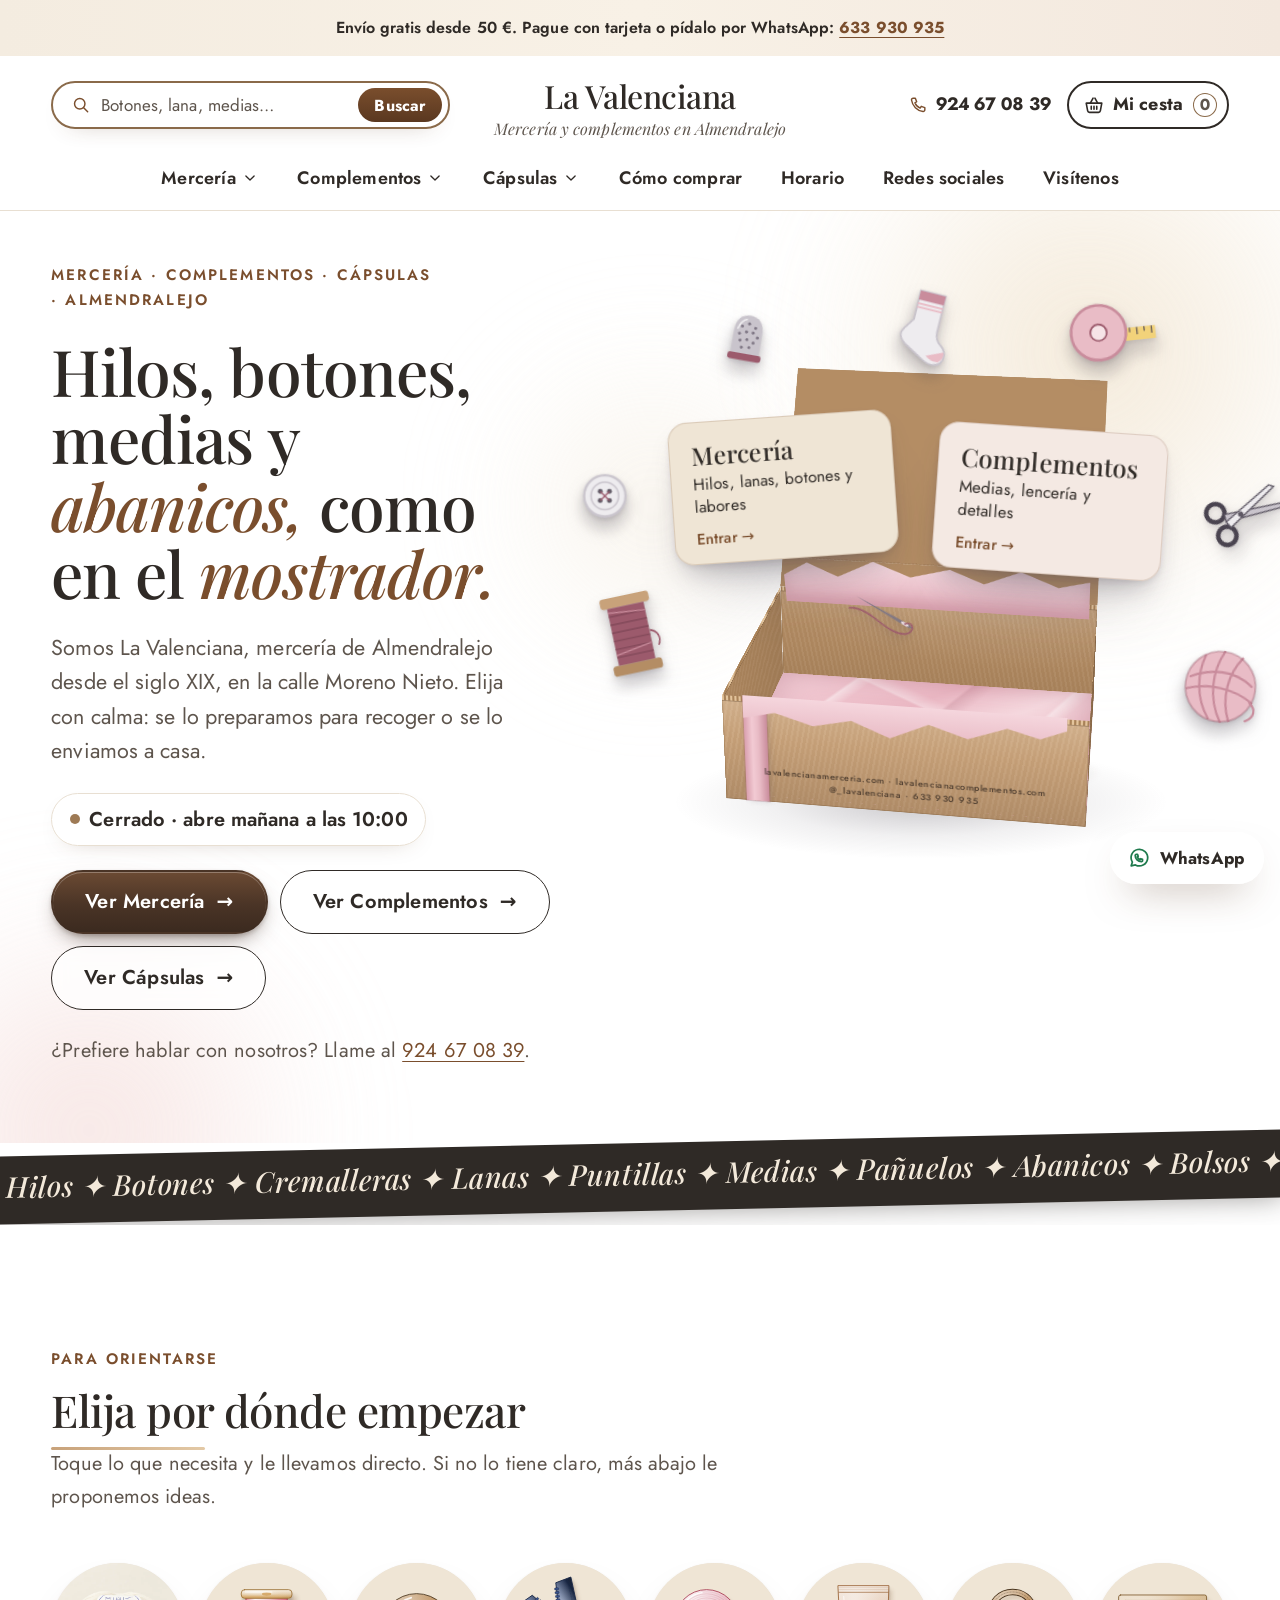
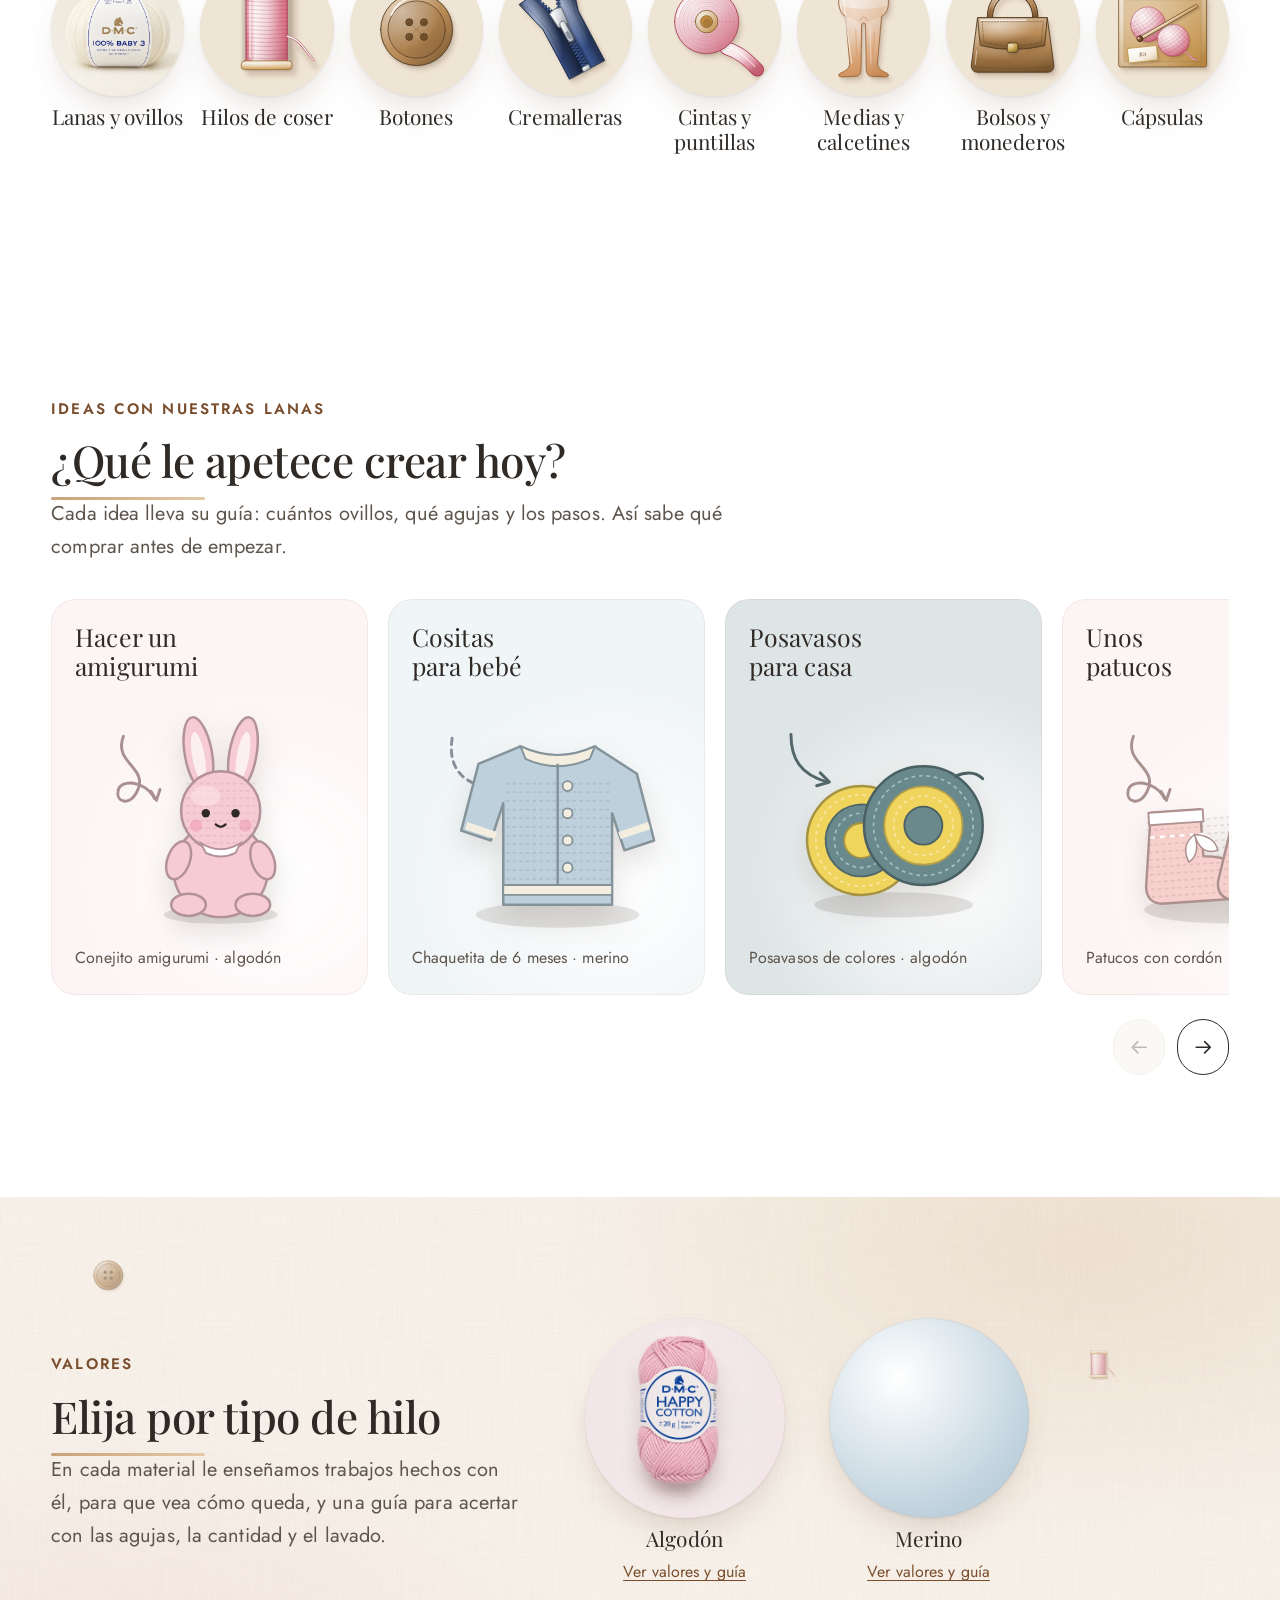
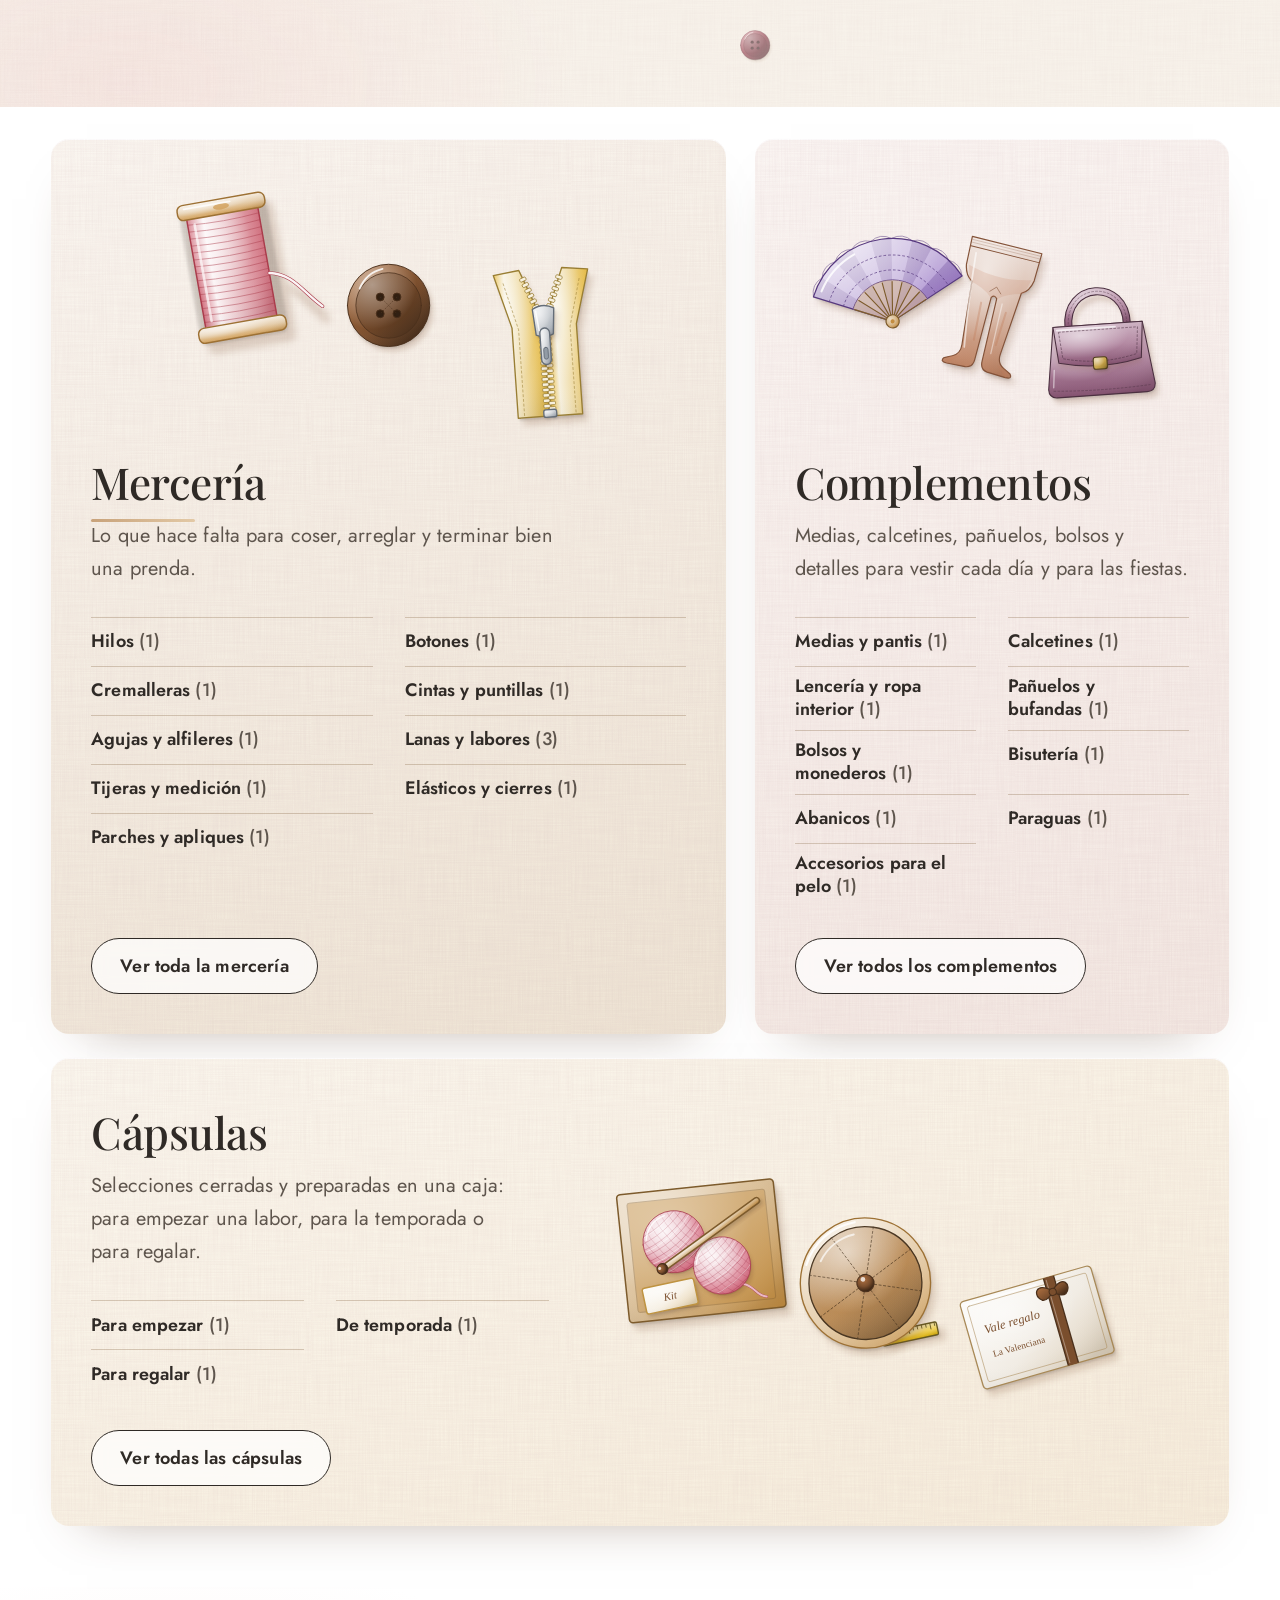
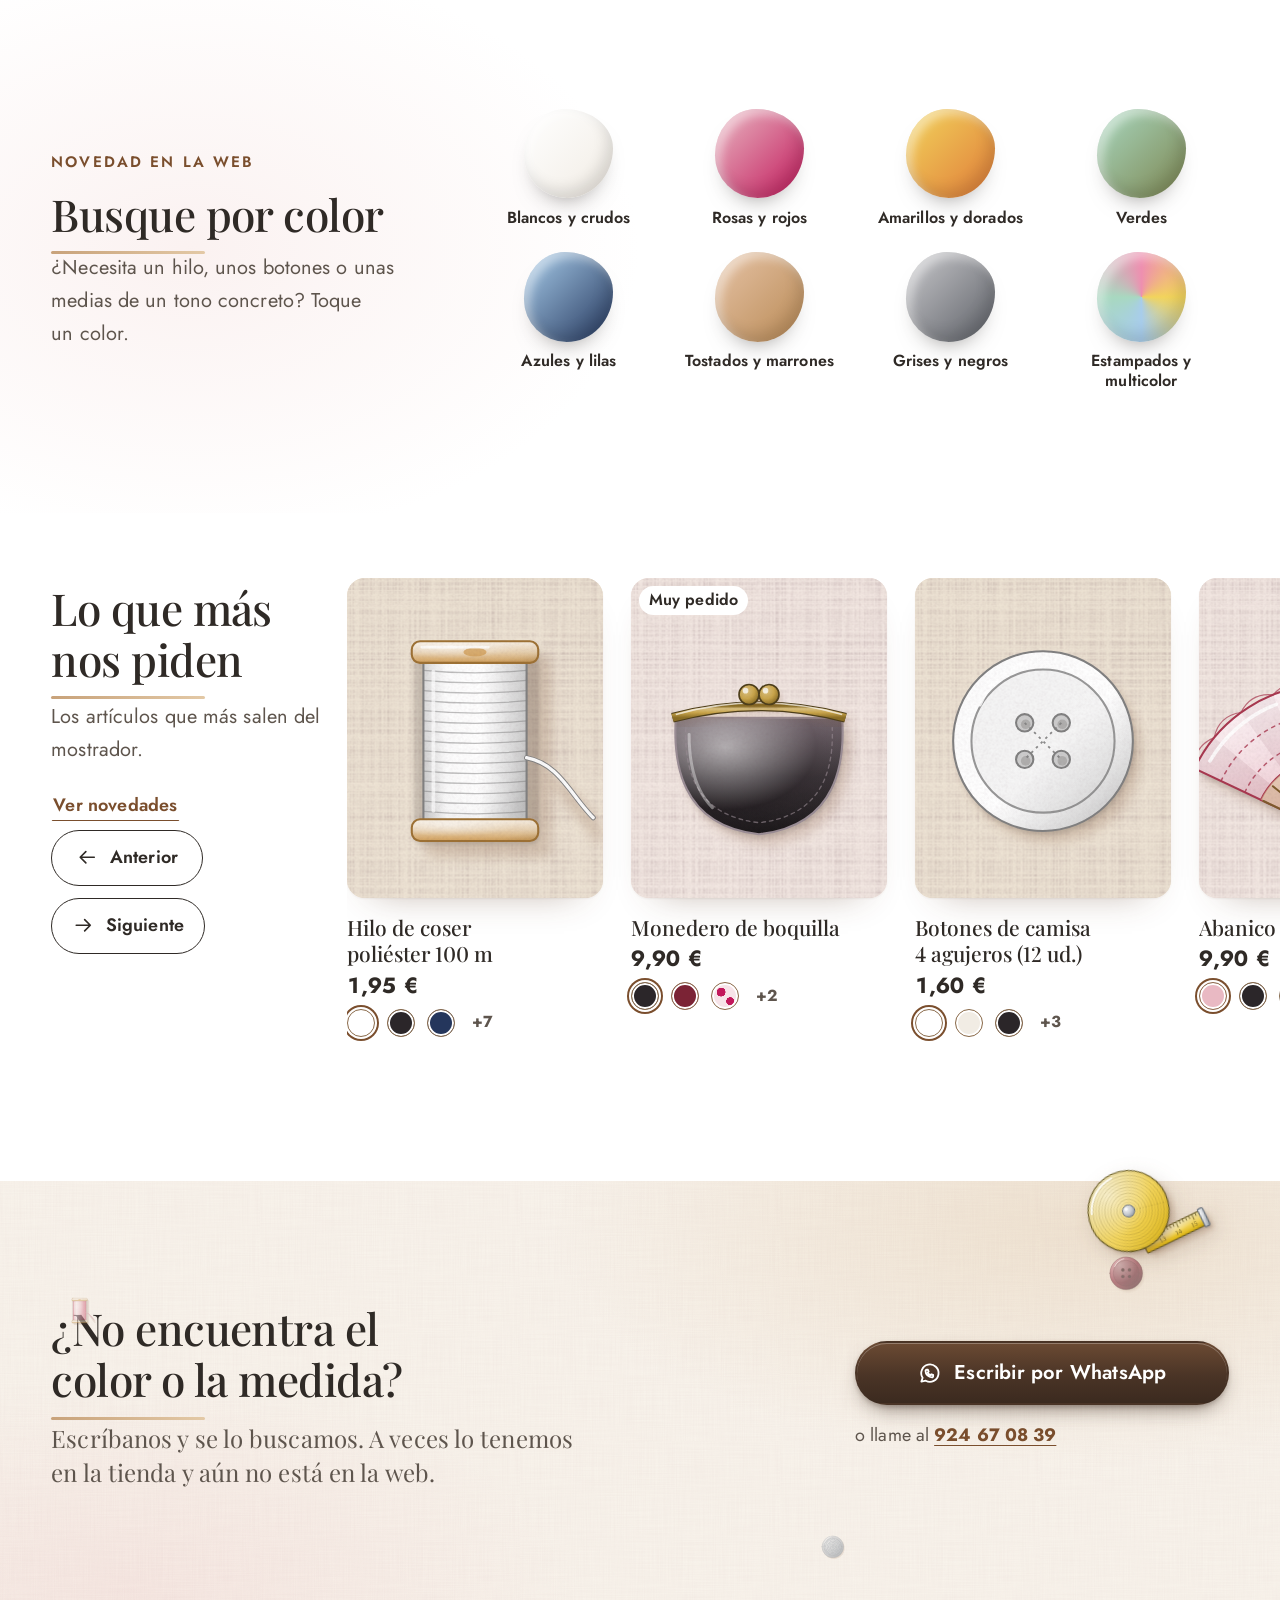
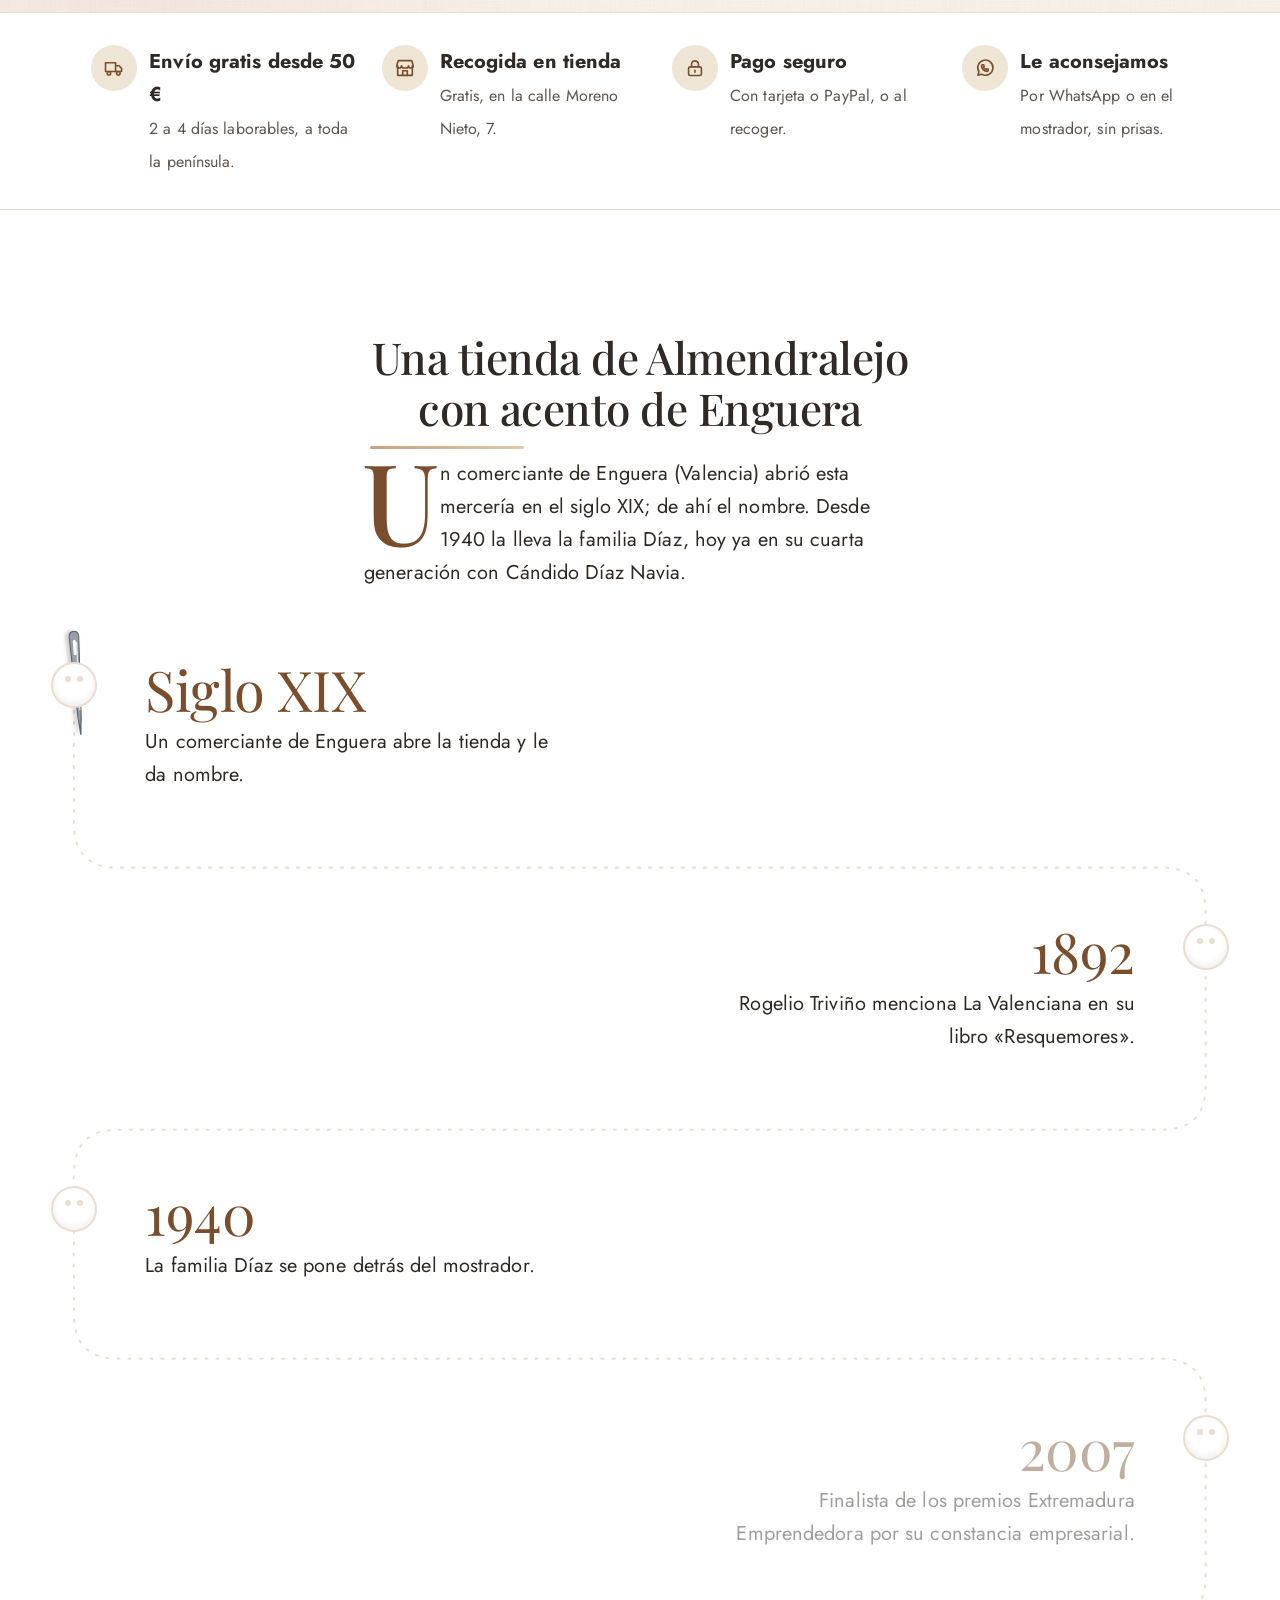
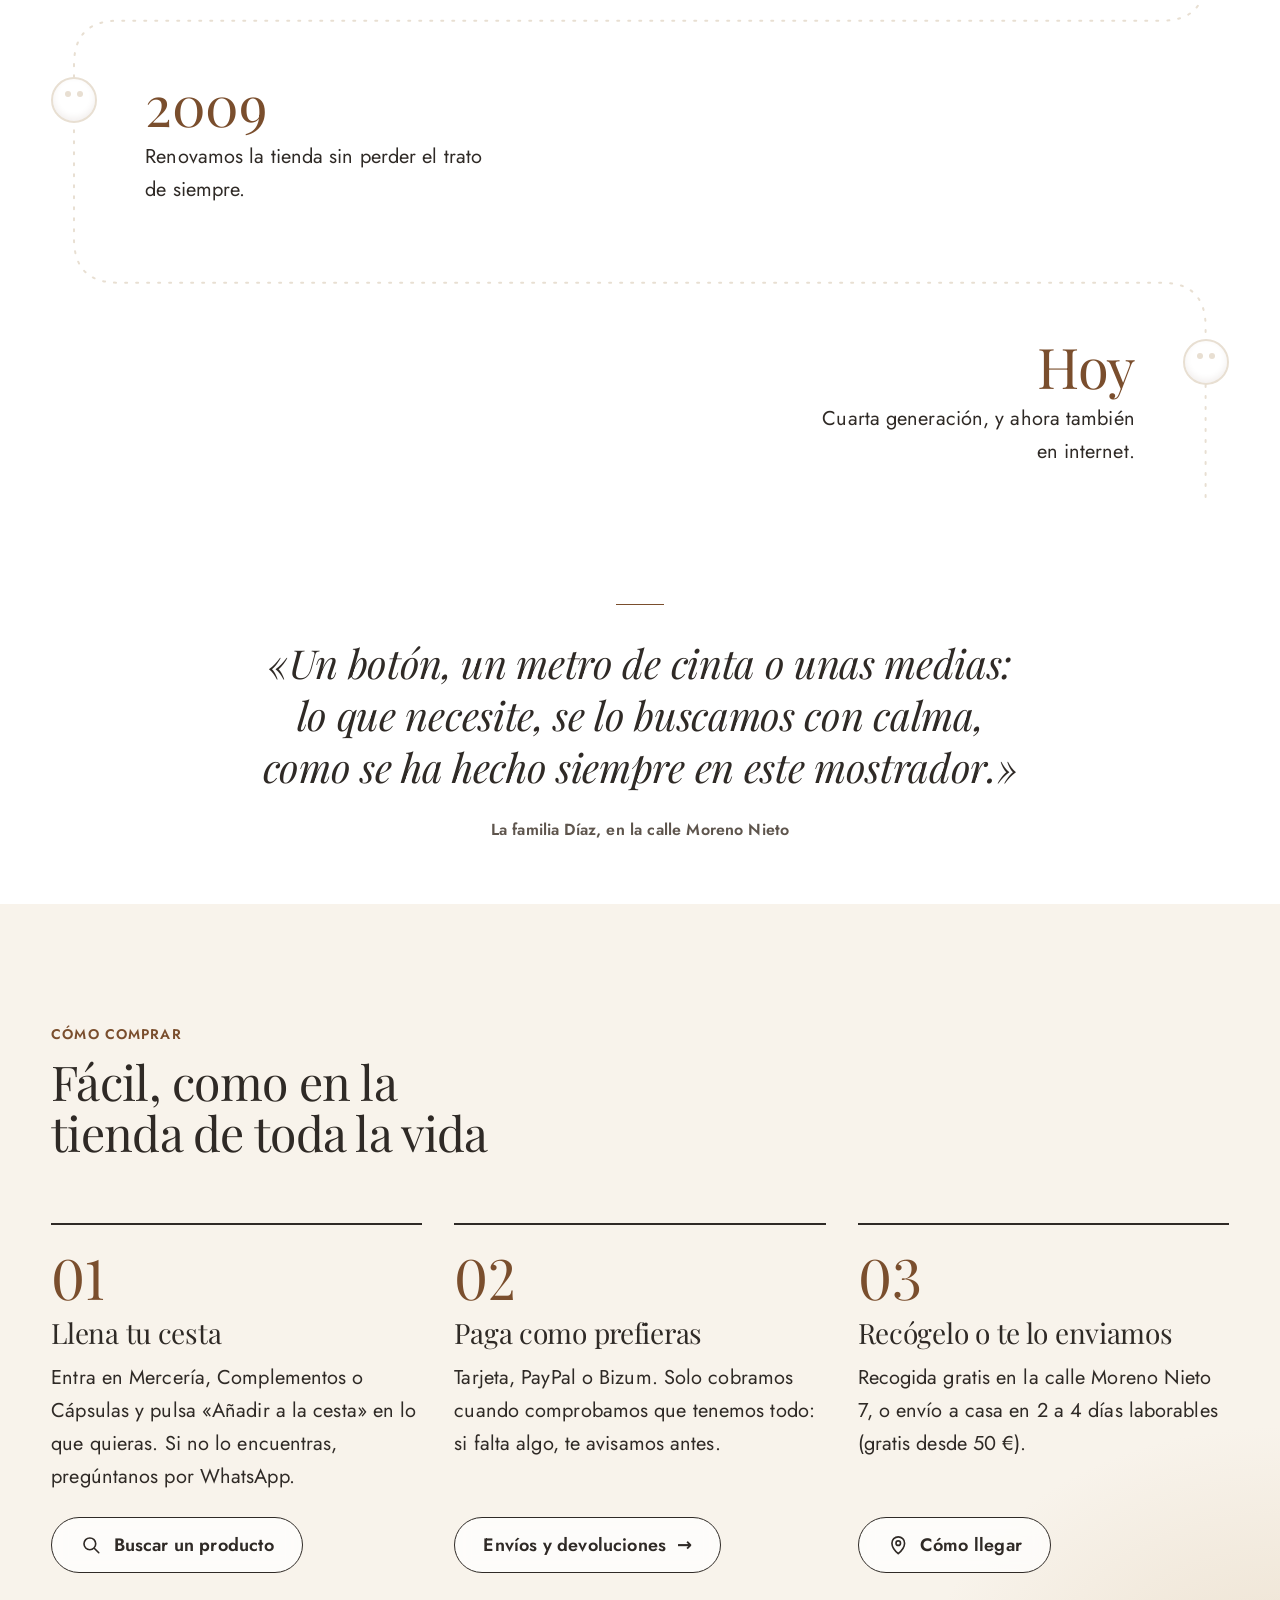
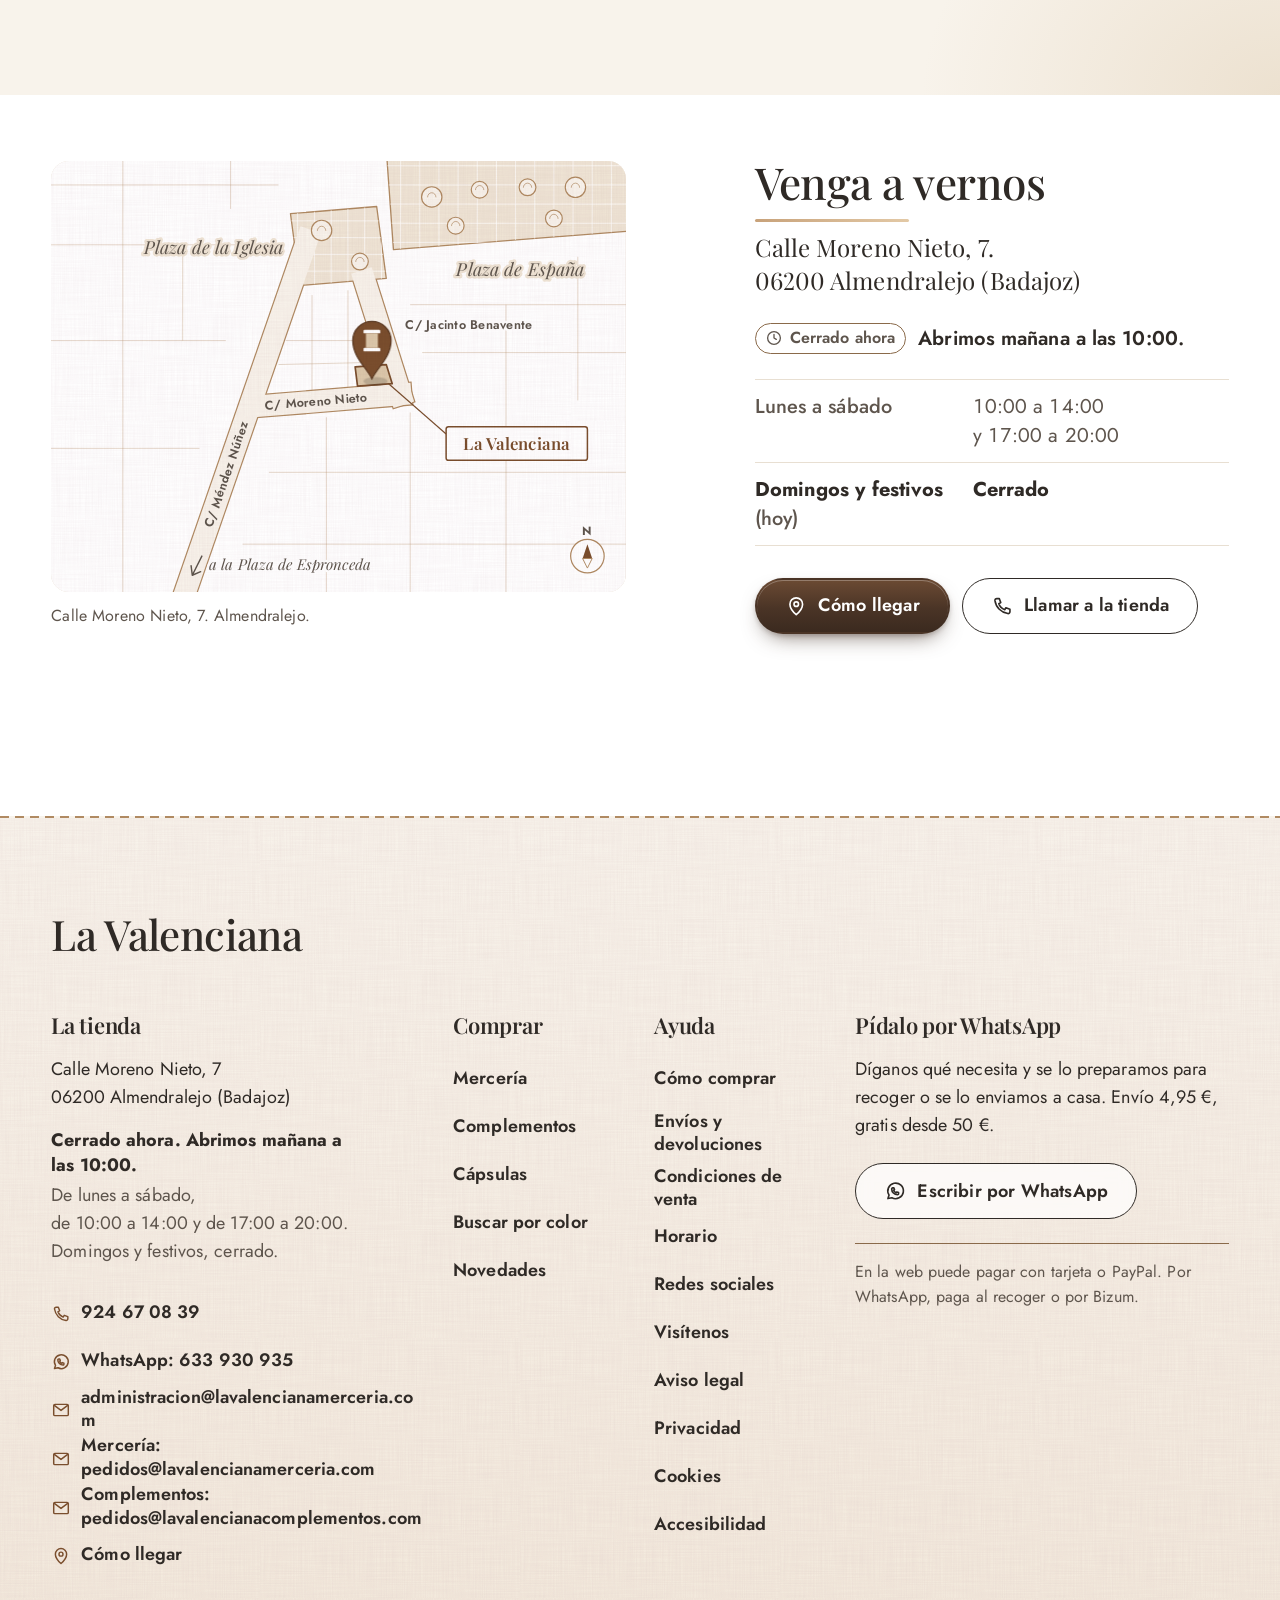
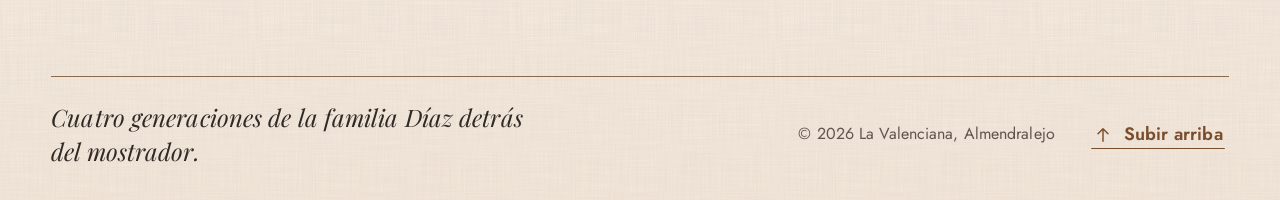
==== commit 3a79ef86: "Valores y guía por tipo de hilo, e inicio orientativo - #/hilo/algodon y #/hilo/merino: «Valores» (t" ====
--- a/index.html
+++ b/index.html
@@ -36,6 +36,7 @@
 <link rel="stylesheet" href="assets/tienda/css/colores.css">
 <link rel="stylesheet" href="assets/tienda/css/movimiento.css">
 <link rel="stylesheet" href="assets/tienda/css/fusion.css">
+<link rel="stylesheet" href="assets/tienda/css/hilos.css?v=20261123a">
 <script type="application/ld+json">{"@context": "https://schema.org", "@type": "Store", "name": "La Valenciana", "description": "Mercería y complementos en Almendralejo", "url": "https://danielduranmoya-spec.github.io/web-la-valenciana/", "address": {"@type": "PostalAddress", "streetAddress": "Calle Moreno Nieto 7", "postalCode": "06200", "addressLocality": "Almendralejo", "addressRegion": "Badajoz", "addressCountry": "ES"}, "telephone": "+34924670839", "email": "administracion@lavalencianamerceria.com", "openingHoursSpecification": [{"@type": "OpeningHoursSpecification", "dayOfWeek": ["Monday", "Tuesday", "Wednesday", "Thursday", "Friday", "Saturday"], "opens": "10:00", "closes": "14:00"}, {"@type": "OpeningHoursSpecification", "dayOfWeek": ["Monday", "Tuesday", "Wednesday", "Thursday", "Friday", "Saturday"], "opens": "17:00", "closes": "20:00"}], "sameAs": ["https://www.instagram.com/_lavalenciana", "https://www.tiktok.com/@_lavalenciana_", "https://www.facebook.com/mercerialavalenciana/"]}</script>
 </head>
 <body>
@@ -48,35 +49,37 @@
 <div id="capa-cesta"></div>
 <div id="avisos" role="status" aria-live="polite" aria-atomic="true"></div>
 <div id="avisos-urgentes" role="alert" aria-live="assertive" aria-atomic="true"></div>
-<script src="assets/js/pago-config.js?v=20261119a"></script>
-<script src="assets/tienda/js/datos.js?v=20261119a"></script>
-<script src="assets/js/supabase-config.js?v=20261119a"></script>
-<script src="assets/tienda/js/remoto.js?v=20261119a"></script>
-<script src="assets/tienda/js/util.js?v=20261119a"></script>
-<script src="assets/tienda/js/iconos.js?v=20261119a"></script>
-<script src="assets/tienda/js/tienda.js?v=20261119a"></script>
-<script src="assets/tienda/js/buscador.js?v=20261119a"></script>
-<script src="assets/tienda/js/rutas.js?v=20261119a"></script>
-<script src="assets/tienda/js/ilus.js?v=20261119a"></script>
-<script src="assets/tienda/js/ilus-complementos.js?v=20261119a"></script>
-<script src="assets/tienda/js/ilus-merceria.js?v=20261119a"></script>
-<script src="assets/tienda/js/mov.js?v=20261119a"></script>
-<script src="assets/tienda/js/tarjeta.js?v=20261119a"></script>
-<script src="assets/tienda/js/cabecera.js?v=20261119a"></script>
-<script src="assets/tienda/js/pie.js?v=20261119a"></script>
-<script src="assets/tienda/js/cesta.js?v=20261119a"></script>
-<script src="assets/tienda/js/vistas-portada-hero.js?v=20261119a"></script>
-<script src="assets/tienda/js/vistas-portada-caja.js?v=20261119a"></script>
-<script src="assets/tienda/js/vistas-portada-secciones.js?v=20261119a"></script>
-<script src="assets/tienda/js/vistas-paginas.js?v=20261119a"></script>
-<script src="assets/tienda/js/vistas-colores.js?v=20261119a"></script>
-<script src="assets/tienda/js/vistas-categoria.js?v=20261119a"></script>
-<script src="assets/tienda/js/vistas-producto.js?v=20261119a"></script>
-<script src="assets/tienda/js/pago.js?v=20261119a"></script>
-<script src="assets/tienda/js/vistas-pedido.js?v=20261119a"></script>
-<script src="assets/tienda/js/efectos.js?v=20261119a"></script>
-<script src="assets/tienda/js/buscador-flotante.js?v=20261119a"></script>
-<script src="assets/tienda/js/flotantes.js?v=20261119a"></script>
-<script src="assets/tienda/js/arranque.js?v=20261119a"></script>
+<script src="assets/js/pago-config.js?v=20261123a"></script>
+<script src="assets/tienda/js/datos.js?v=20261123a"></script>
+<script src="assets/tienda/js/hilos.js?v=20261123a"></script>
+<script src="assets/js/supabase-config.js?v=20261123a"></script>
+<script src="assets/tienda/js/remoto.js?v=20261123a"></script>
+<script src="assets/tienda/js/util.js?v=20261123a"></script>
+<script src="assets/tienda/js/iconos.js?v=20261123a"></script>
+<script src="assets/tienda/js/tienda.js?v=20261123a"></script>
+<script src="assets/tienda/js/buscador.js?v=20261123a"></script>
+<script src="assets/tienda/js/rutas.js?v=20261123a"></script>
+<script src="assets/tienda/js/ilus.js?v=20261123a"></script>
+<script src="assets/tienda/js/ilus-complementos.js?v=20261123a"></script>
+<script src="assets/tienda/js/ilus-merceria.js?v=20261123a"></script>
+<script src="assets/tienda/js/mov.js?v=20261123a"></script>
+<script src="assets/tienda/js/tarjeta.js?v=20261123a"></script>
+<script src="assets/tienda/js/cabecera.js?v=20261123a"></script>
+<script src="assets/tienda/js/pie.js?v=20261123a"></script>
+<script src="assets/tienda/js/cesta.js?v=20261123a"></script>
+<script src="assets/tienda/js/vistas-portada-hero.js?v=20261123a"></script>
+<script src="assets/tienda/js/vistas-portada-caja.js?v=20261123a"></script>
+<script src="assets/tienda/js/vistas-portada-secciones.js?v=20261123a"></script>
+<script src="assets/tienda/js/vistas-paginas.js?v=20261123a"></script>
+<script src="assets/tienda/js/vistas-colores.js?v=20261123a"></script>
+<script src="assets/tienda/js/vistas-categoria.js?v=20261123a"></script>
+<script src="assets/tienda/js/vistas-producto.js?v=20261123a"></script>
+<script src="assets/tienda/js/vistas-hilos.js?v=20261123a"></script>
+<script src="assets/tienda/js/pago.js?v=20261123a"></script>
+<script src="assets/tienda/js/vistas-pedido.js?v=20261123a"></script>
+<script src="assets/tienda/js/efectos.js?v=20261123a"></script>
+<script src="assets/tienda/js/buscador-flotante.js?v=20261123a"></script>
+<script src="assets/tienda/js/flotantes.js?v=20261123a"></script>
+<script src="assets/tienda/js/arranque.js?v=20261123a"></script>
 </body>
 </html>
--- a/assets/tienda/css/hilos.css
+++ b/assets/tienda/css/hilos.css
@@ -0,0 +1,148 @@
+/* =========================================================
+   LA VALENCIANA · hilos.css
+   Portada orientativa (empezar, crear, tipos de hilo, servicios)
+   y página de cada tipo de hilo (valores y guía). Ver vistas-hilos.js.
+   Sin costuras en tarjetas ni botones (preferencia del cliente).
+   ========================================================= */
+
+.hil-seccion-cabeza { display: grid; gap: var(--s-3); max-width: 46rem; margin-bottom: var(--s-titulo-contenido); }
+.hil-seccion-cabeza h2, .hil-seccion-cabeza p { margin: 0; }
+.hil-seccion-cabeza > p:last-child { color: var(--c-tinta-suave); }
+
+/* ---------- círculos (empezar y tipos de hilo) ---------- */
+.hil-circulos { list-style: none; margin: 0; padding: 0; display: grid; grid-template-columns: repeat(auto-fill, minmax(150px, 1fr)); gap: var(--s-6) var(--s-5); }
+.hil-circulo { display: grid; justify-items: center; gap: var(--s-2); text-align: center; text-decoration: none; color: var(--c-tinta); }
+.hil-circulo__img {
+  width: min(100%, 168px); aspect-ratio: 1; border-radius: 50%; overflow: hidden; display: grid; place-items: center;
+  background: radial-gradient(circle at 35% 30%, #fff, var(--hil-fondo, var(--c-rosa)) 75%);
+  box-shadow: inset 0 0 0 1px rgba(122, 78, 45, .08), var(--sombra-flotante);
+  transition: transform .35s var(--ease-salida), box-shadow .35s var(--ease-salida);
+}
+.hil-circulo__img img { width: 100%; height: 100%; object-fit: cover; }
+.hil-circulo__img svg { width: 100%; height: 100%; }
+.hil-circulo__t { font-family: var(--f-titulo); font-size: 1.3rem; line-height: 1.2; }
+.hil-circulo__sub { font-size: var(--t-pequeno); color: var(--c-acento); text-decoration: underline; text-underline-offset: .2em; }
+.hil-circulo:hover .hil-circulo__img, .hil-circulo:focus-visible .hil-circulo__img { transform: translateY(-4px) scale(1.03); box-shadow: inset 0 0 0 1px rgba(122, 78, 45, .12), var(--sombra-panel); }
+.hil-circulo:focus-visible { outline: none; }
+.hil-circulo:focus-visible .hil-circulo__img { outline: 3px solid var(--c-acento); outline-offset: 4px; }
+@media (min-width: 961px) { .hil-circulos--empezar { grid-template-columns: repeat(8, minmax(0, 1fr)); gap: var(--s-5) var(--s-4); } }
+.hil-circulos--tipos { grid-template-columns: repeat(auto-fill, minmax(180px, 220px)); }
+.hil-circulos--tipos .hil-circulo__img { width: min(100%, 200px); }
+
+.hil-tipos__rejilla { display: grid; grid-template-columns: minmax(0, 5fr) minmax(0, 7fr); gap: var(--s-8); align-items: center; }
+.hil-tipos__rejilla .hil-seccion-cabeza { margin-bottom: 0; }
+.hil-tipos--lanas { padding-block: var(--s-8); }
+
+/* ---------- carrusel «¿Qué le apetece crear hoy?» ---------- */
+.hil-crear { padding-block: var(--s-seccion); }
+#hil-crear-lanas { padding-block: var(--s-8) 0; }
+.hil-crear__cabeza { display: grid; gap: var(--s-3); max-width: 46rem; margin-bottom: var(--s-6); }
+.hil-crear__cabeza h2, .hil-crear__cabeza p { margin: 0; }
+.hil-crear__entradilla { color: var(--c-tinta-suave); }
+.hil-crear__marco { position: relative; }
+.hil-crear__pista {
+  list-style: none; margin: 0; padding: 4px 2px var(--s-5); display: grid; grid-auto-flow: column;
+  grid-auto-columns: clamp(250px, 27%, 320px); gap: 20px; overflow-x: auto; scroll-snap-type: x mandatory;
+  scrollbar-width: thin; scrollbar-color: var(--c-arena) transparent; overscroll-behavior-x: contain;
+}
+.hil-crear__pista:focus-visible { outline: 3px solid var(--c-acento); outline-offset: 4px; border-radius: var(--r-tarjeta); }
+.hil-proy { scroll-snap-align: start; }
+.hil-proy__enlace {
+  position: relative; display: grid; grid-template-rows: auto 1fr auto; aspect-ratio: 4 / 5; padding: var(--s-5);
+  border-radius: 24px; overflow: hidden; text-decoration: none; color: var(--c-tinta);
+  background: radial-gradient(90% 70% at 70% 70%, #fff 0, transparent 70%), var(--hil-lienzo, var(--c-rosa));
+  box-shadow: inset 0 0 0 1px rgba(122, 78, 45, .08);
+  transition: transform .35s var(--ease-salida), box-shadow .35s var(--ease-salida);
+}
+.hil-proy__enlace:hover, .hil-proy__enlace:focus-visible { transform: translateY(-4px); box-shadow: inset 0 0 0 1px rgba(122, 78, 45, .1), var(--sombra-panel); }
+.hil-proy__enlace:focus-visible { outline: 3px solid var(--c-acento); outline-offset: 3px; }
+.hil-proy__t { position: relative; z-index: 1; font-family: var(--f-titulo); font-size: 1.55rem; line-height: 1.15; max-width: 9ch; }
+.hil-proy__dib { width: 92%; justify-self: end; align-self: end; filter: drop-shadow(0 12px 14px rgba(59, 42, 31, .14)); transition: transform .5s var(--ease-salida); }
+.hil-proy__enlace:hover .hil-proy__dib { transform: rotate(-3deg) scale(1.04); }
+.hil-proy .hil-flecha { position: absolute; left: 14%; top: 30%; width: 26%; opacity: .9; }
+.hil-proy__pie { font-size: var(--t-pequeno); color: var(--c-tinta-suave); }
+.hil-crear__botones { display: flex; gap: var(--s-3); justify-content: flex-end; }
+.hil-crear__boton { min-width: 52px; padding-inline: 0; justify-content: center; }
+.hil-crear__boton:disabled { opacity: .4; cursor: default; }
+.hil-crear--quieta .hil-crear__botones { display: none; }
+
+/* ---------- servicios ---------- */
+.hil-serv { border-block: 1px solid var(--c-filete); background: var(--c-fondo); }
+.hil-serv__lista { list-style: none; margin-block: 0; padding-block: var(--s-6); display: grid; grid-template-columns: repeat(4, 1fr); gap: var(--s-5); }
+.hil-serv__lista li { display: flex; gap: var(--s-3); align-items: flex-start; }
+.hil-serv__lista strong { display: block; }
+.hil-serv__lista span span { color: var(--c-tinta-suave); font-size: var(--t-pequeno); }
+.hil-serv__ic { flex: none; width: 46px; height: 46px; border-radius: 50%; display: grid; place-items: center; background: var(--c-rosa); color: var(--c-acento); }
+.hil-serv__ic svg { width: 22px; height: 22px; }
+
+/* ---------- página del tipo de hilo ---------- */
+.hil-cab { padding-block: var(--s-6) var(--s-9); background: linear-gradient(180deg, var(--c-rosa-velo), var(--c-fondo)); }
+.hil-cab__rejilla { display: grid; grid-template-columns: minmax(0, 6fr) minmax(0, 5fr); gap: var(--s-8); align-items: center; }
+.hil-cab__texto { display: grid; gap: var(--s-4); }
+.hil-cab__texto h1, .hil-cab__texto p { margin: 0; }
+.hil-cab__anclas { list-style: none; margin: var(--s-2) 0 0; padding: 0; display: flex; flex-wrap: wrap; gap: var(--s-2); }
+.hil-cab__foto { border-radius: 28px; overflow: hidden; aspect-ratio: 4 / 5; box-shadow: var(--sombra-panel); }
+.hil-cab__foto img { width: 100%; height: 100%; object-fit: cover; }
+
+.hil-labores { display: grid; grid-template-columns: repeat(2, minmax(0, 1fr)); gap: var(--s-7) var(--s-6); }
+.hil-labor { display: grid; grid-template-columns: minmax(0, 2fr) minmax(0, 3fr); gap: var(--s-5); align-items: start; scroll-margin-top: 140px; }
+.hil-labor__lienzo { aspect-ratio: 1; border-radius: 22px; display: grid; place-items: center; background: radial-gradient(80% 70% at 50% 60%, #fff, var(--hil-lienzo, var(--c-rosa)) 80%); box-shadow: inset 0 0 0 1px rgba(122, 78, 45, .08); }
+.hil-labor__dib { width: 86%; filter: drop-shadow(0 10px 12px rgba(59, 42, 31, .12)); }
+.hil-labor--elegida .hil-labor__lienzo { box-shadow: 0 0 0 3px var(--c-acento); }
+.hil-labor__cuerpo { display: grid; gap: var(--s-3); }
+.hil-labor__t { margin: 0; font-size: var(--t-h3); }
+.hil-labor__x { margin: 0; color: var(--c-tinta-suave); }
+.hil-labor__datos { display: flex; flex-wrap: wrap; gap: var(--s-2); margin: 0; }
+.hil-labor__datos div { padding: .3rem .8rem; border-radius: 999px; background: var(--c-rosa-velo); font-size: var(--t-pequeno); }
+.hil-labor__datos dt { display: inline; font-weight: 600; }
+.hil-labor__datos dt::after { content: ": "; }
+.hil-labor__datos dd { display: inline; margin: 0; }
+.hil-labor__material { margin: 0; font-size: var(--t-pequeno); }
+.hil-guia { border-top: 1px solid var(--c-filete); border-bottom: 1px solid var(--c-filete); padding-block: var(--s-2); }
+.hil-guia summary { cursor: pointer; font-weight: 600; color: var(--c-acento); min-height: var(--tactil, 44px); display: flex; align-items: center; }
+.hil-guia ol { margin: var(--s-2) 0; padding-left: 1.3em; display: grid; gap: var(--s-2); }
+.hil-guia__nota { margin: 0; font-size: var(--t-pequeno); color: var(--c-tinta-suave); }
+.hil-labor__botones { display: flex; flex-wrap: wrap; gap: var(--s-3); }
+.hil-nota { margin: var(--s-7) 0 0; font-size: var(--t-pequeno); color: var(--c-tinta-suave); }
+
+.hil-guia-gen__lista { margin: 0; display: grid; grid-template-columns: repeat(3, minmax(0, 1fr)); gap: var(--s-5); }
+.hil-guia-gen__item { padding: var(--s-5); border-radius: 20px; background: var(--c-fondo); box-shadow: inset 0 0 0 1px var(--c-filete); }
+.hil-guia-gen__item dt { font-family: var(--f-titulo); font-size: 1.35rem; margin-bottom: var(--s-2); }
+.hil-guia-gen__item dd { margin: 0; color: var(--c-tinta-suave); }
+
+.hil-ayuda__rejilla { display: flex; flex-wrap: wrap; gap: var(--s-6); align-items: center; justify-content: space-between; }
+.hil-ayuda__rejilla h2 { margin: 0 0 var(--s-2); max-width: 22ch; }
+.hil-ayuda__rejilla p { margin: 0; color: var(--c-tinta-suave); }
+
+/* ---------- en la ficha del ovillo ---------- */
+.hil-ficha { padding-block: var(--s-8); }
+.hil-mini { list-style: none; margin: 0 0 var(--s-5); padding: 0; display: grid; grid-template-columns: repeat(4, minmax(0, 1fr)); gap: var(--s-4); }
+.hil-mini__enlace { display: grid; gap: var(--s-2); text-decoration: none; color: var(--c-tinta); }
+.hil-mini__lienzo { aspect-ratio: 1; border-radius: 18px; display: grid; place-items: center; background: radial-gradient(80% 70% at 50% 60%, #fff, var(--hil-lienzo, var(--c-rosa)) 80%); transition: transform .35s var(--ease-salida); }
+.hil-mini__enlace:hover .hil-mini__lienzo { transform: translateY(-3px); }
+.hil-mini__dib { width: 80%; }
+.hil-mini__t { font-family: var(--f-titulo); font-size: 1.15rem; line-height: 1.2; }
+.hil-mini__x { font-size: var(--t-pequeno); color: var(--c-tinta-suave); }
+
+@media (max-width: 960px) {
+  .hil-tipos__rejilla, .hil-cab__rejilla { grid-template-columns: 1fr; gap: var(--s-6); }
+  .hil-cab__foto { aspect-ratio: 4 / 3; }
+  .hil-labores { grid-template-columns: 1fr; }
+  .hil-guia-gen__lista { grid-template-columns: repeat(2, minmax(0, 1fr)); }
+  .hil-serv__lista { grid-template-columns: repeat(2, 1fr); }
+  .hil-mini { grid-template-columns: repeat(2, minmax(0, 1fr)); }
+}
+@media (max-width: 600px) {
+  .hil-circulos--empezar { grid-template-columns: repeat(3, minmax(0, 1fr)); gap: var(--s-5) var(--s-3); }
+  .hil-circulos--empezar .hil-circulo__t { font-size: 1rem; }
+  @media (min-width: 961px) { .hil-circulos--empezar { grid-template-columns: repeat(8, minmax(0, 1fr)); gap: var(--s-5) var(--s-4); } }
+.hil-circulos--tipos { grid-template-columns: repeat(2, minmax(0, 1fr)); }
+  .hil-crear__pista { grid-auto-columns: 78%; }
+  .hil-labor { grid-template-columns: 1fr; }
+  .hil-labor__lienzo { max-width: 320px; }
+  .hil-guia-gen__lista { grid-template-columns: 1fr; }
+  .hil-serv__lista { grid-template-columns: 1fr; gap: var(--s-4); }
+}
+@media (prefers-reduced-motion: reduce) {
+  .hil-circulo__img, .hil-proy__enlace, .hil-proy__dib, .hil-mini__lienzo { transition: none; }
+}
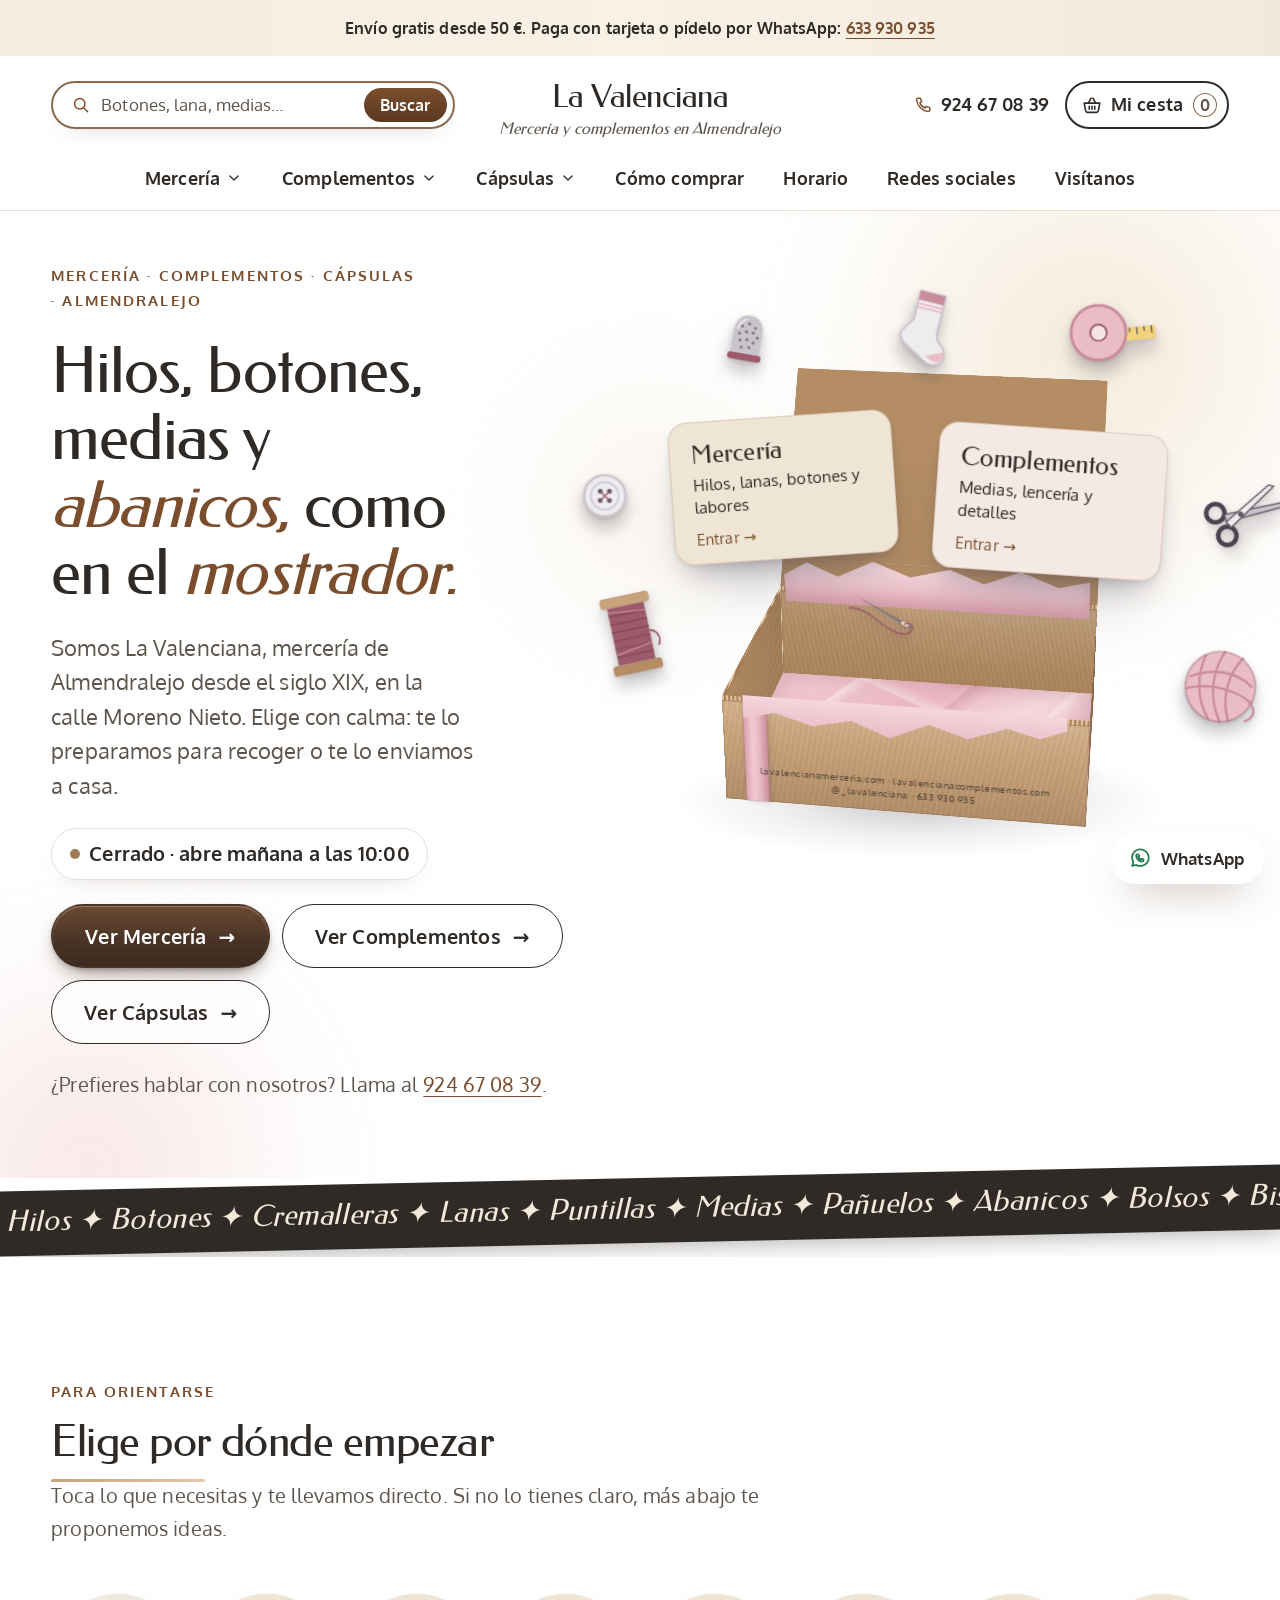
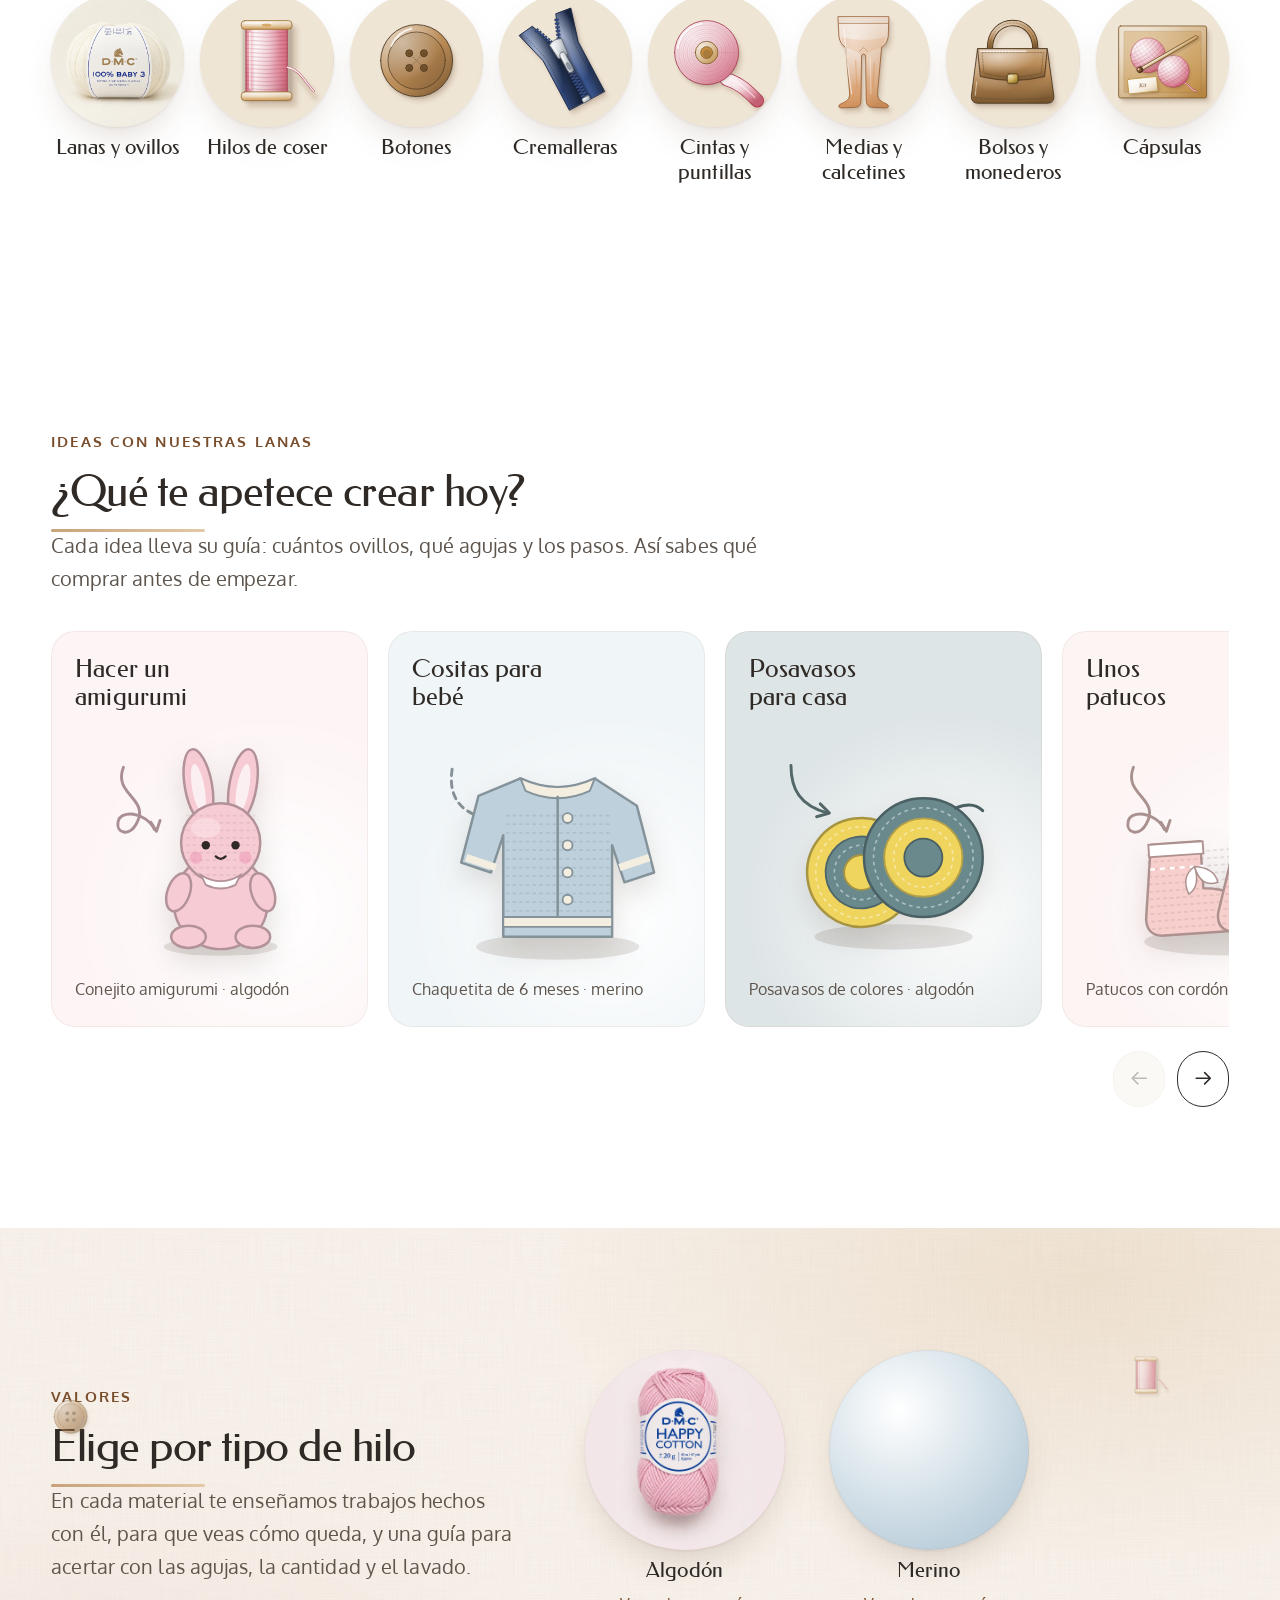
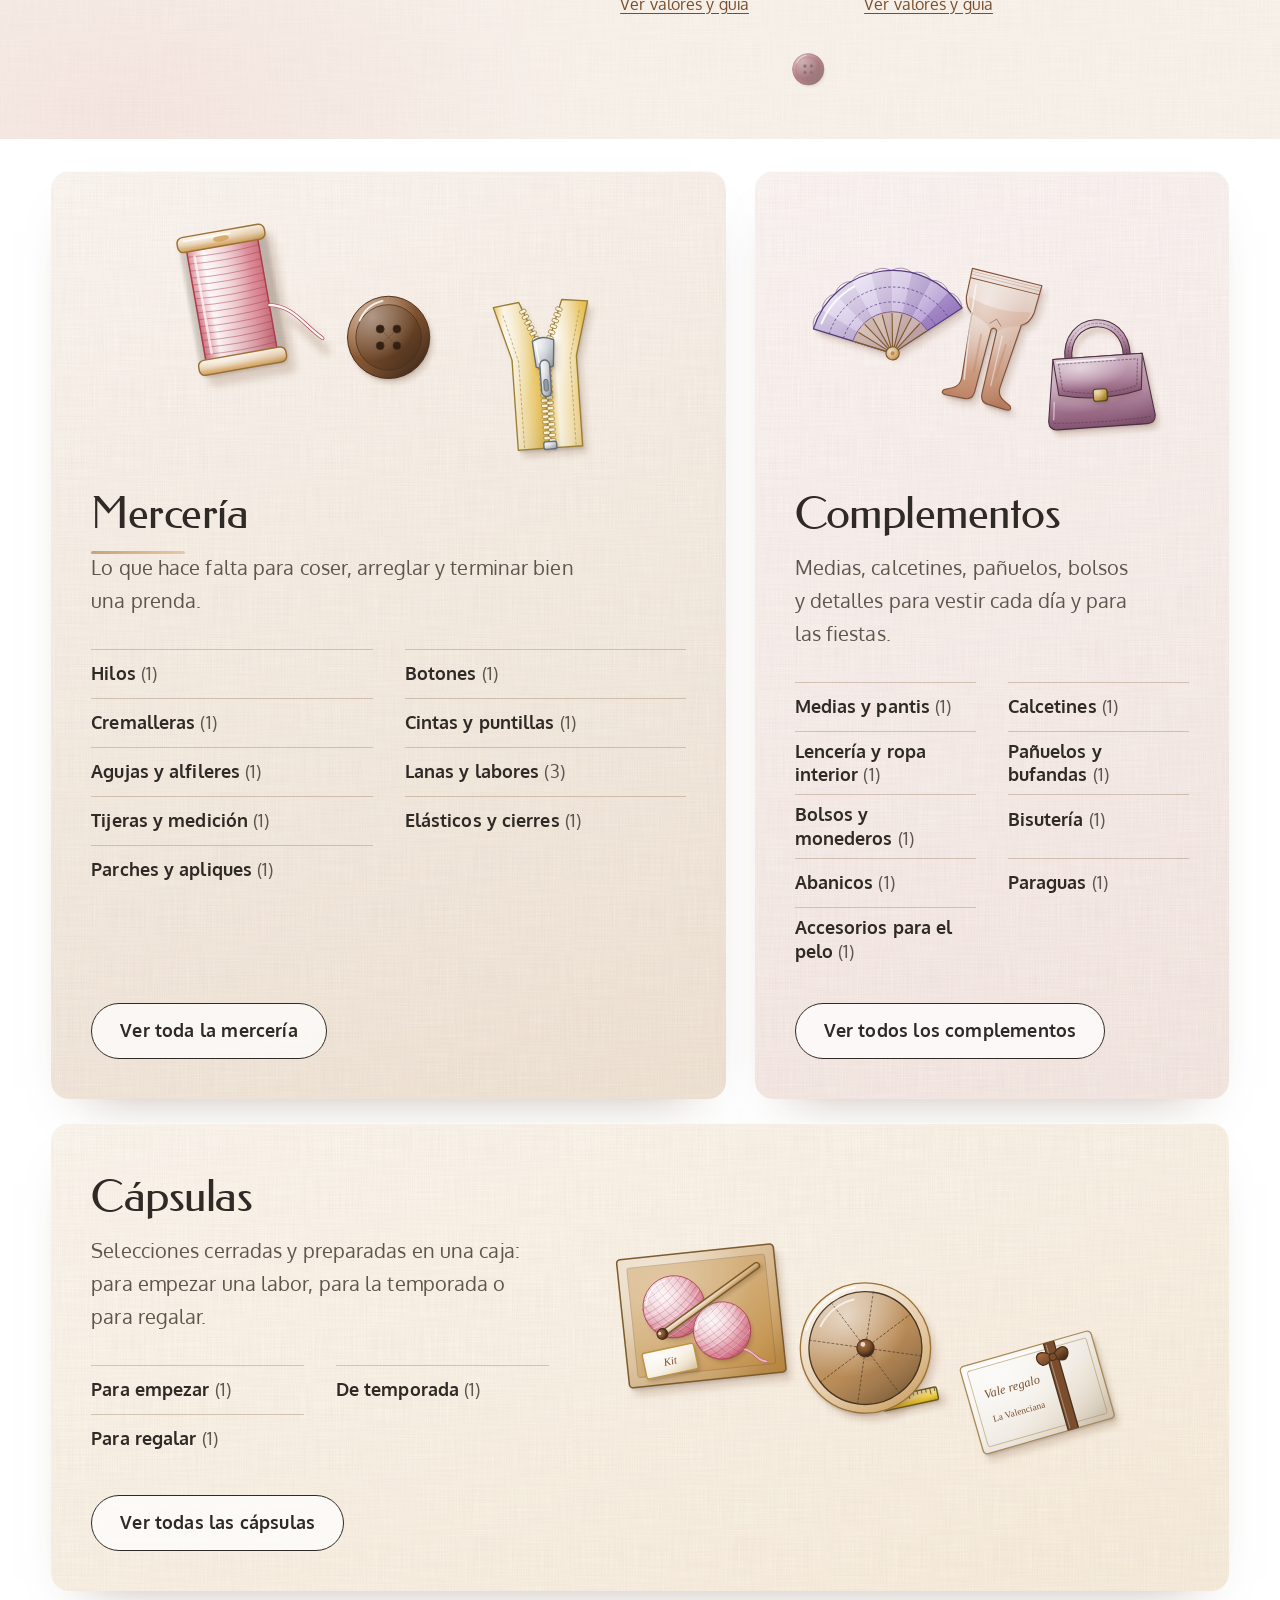
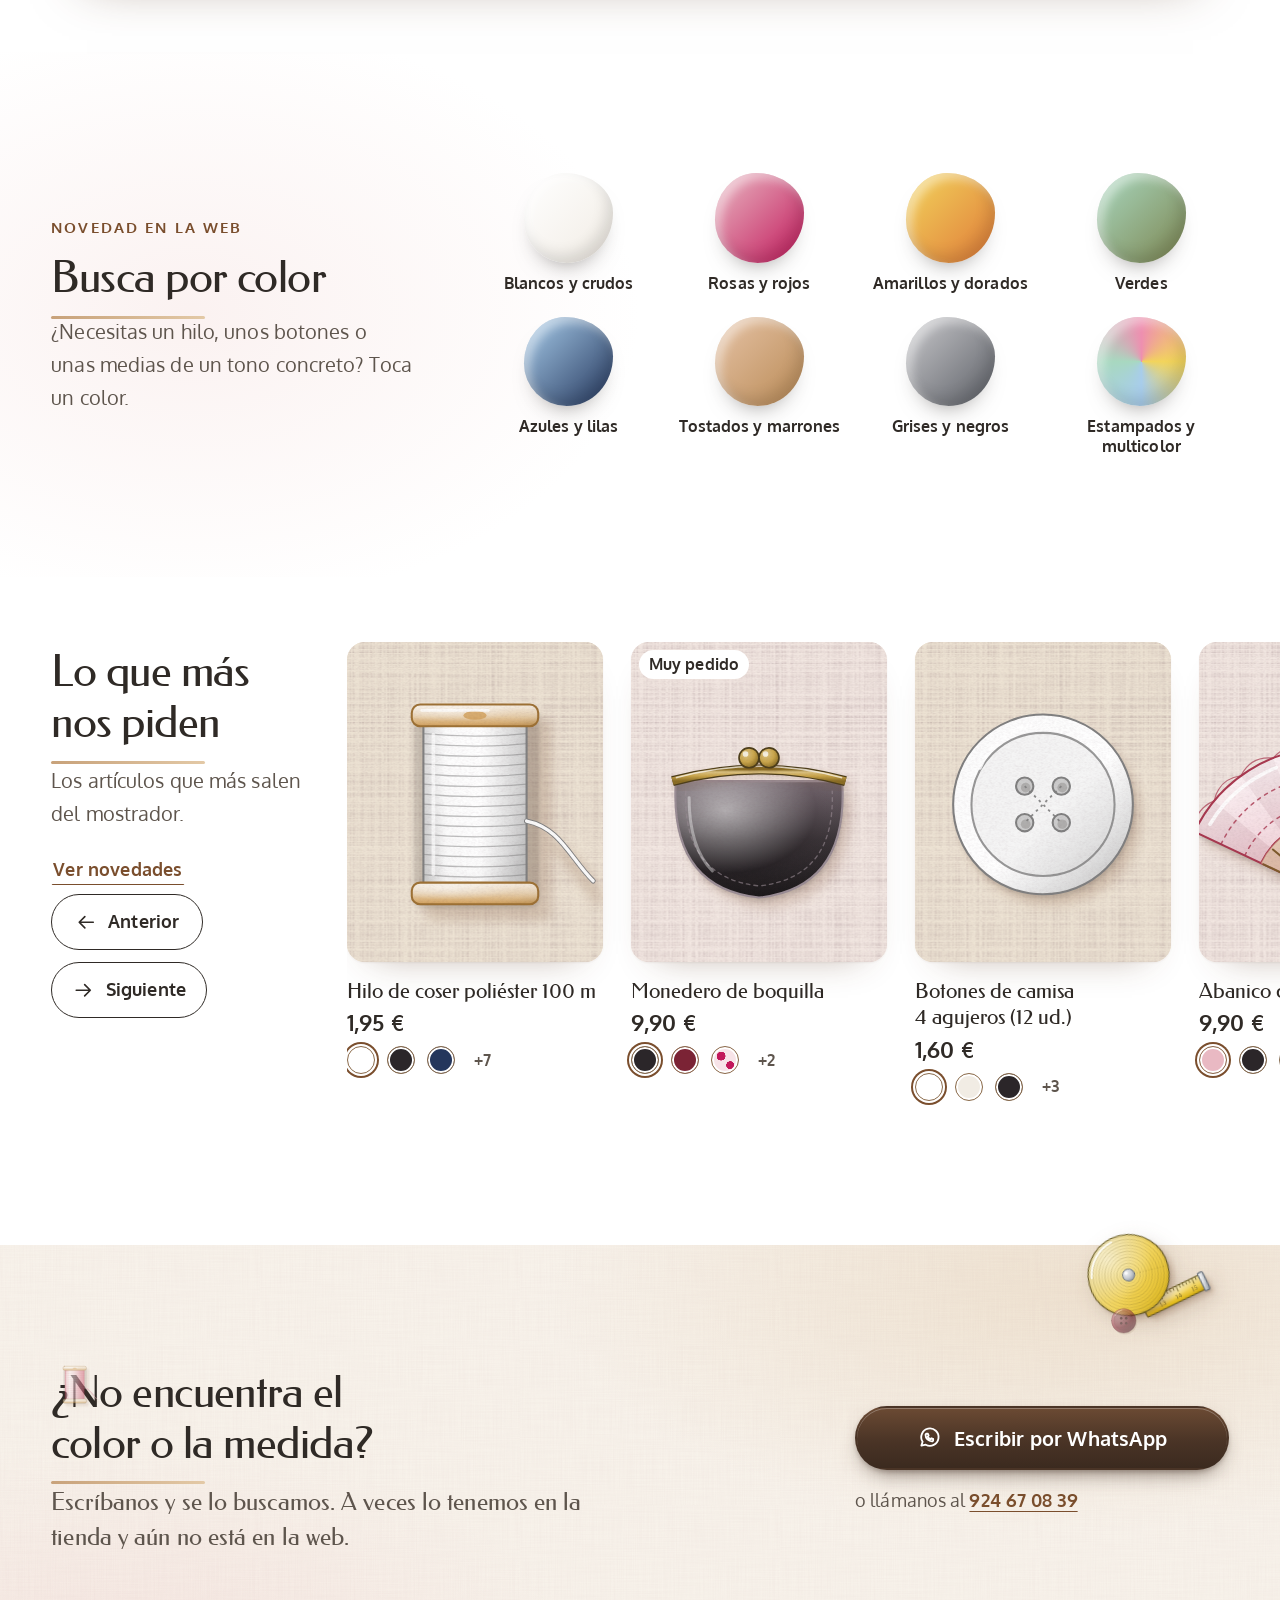
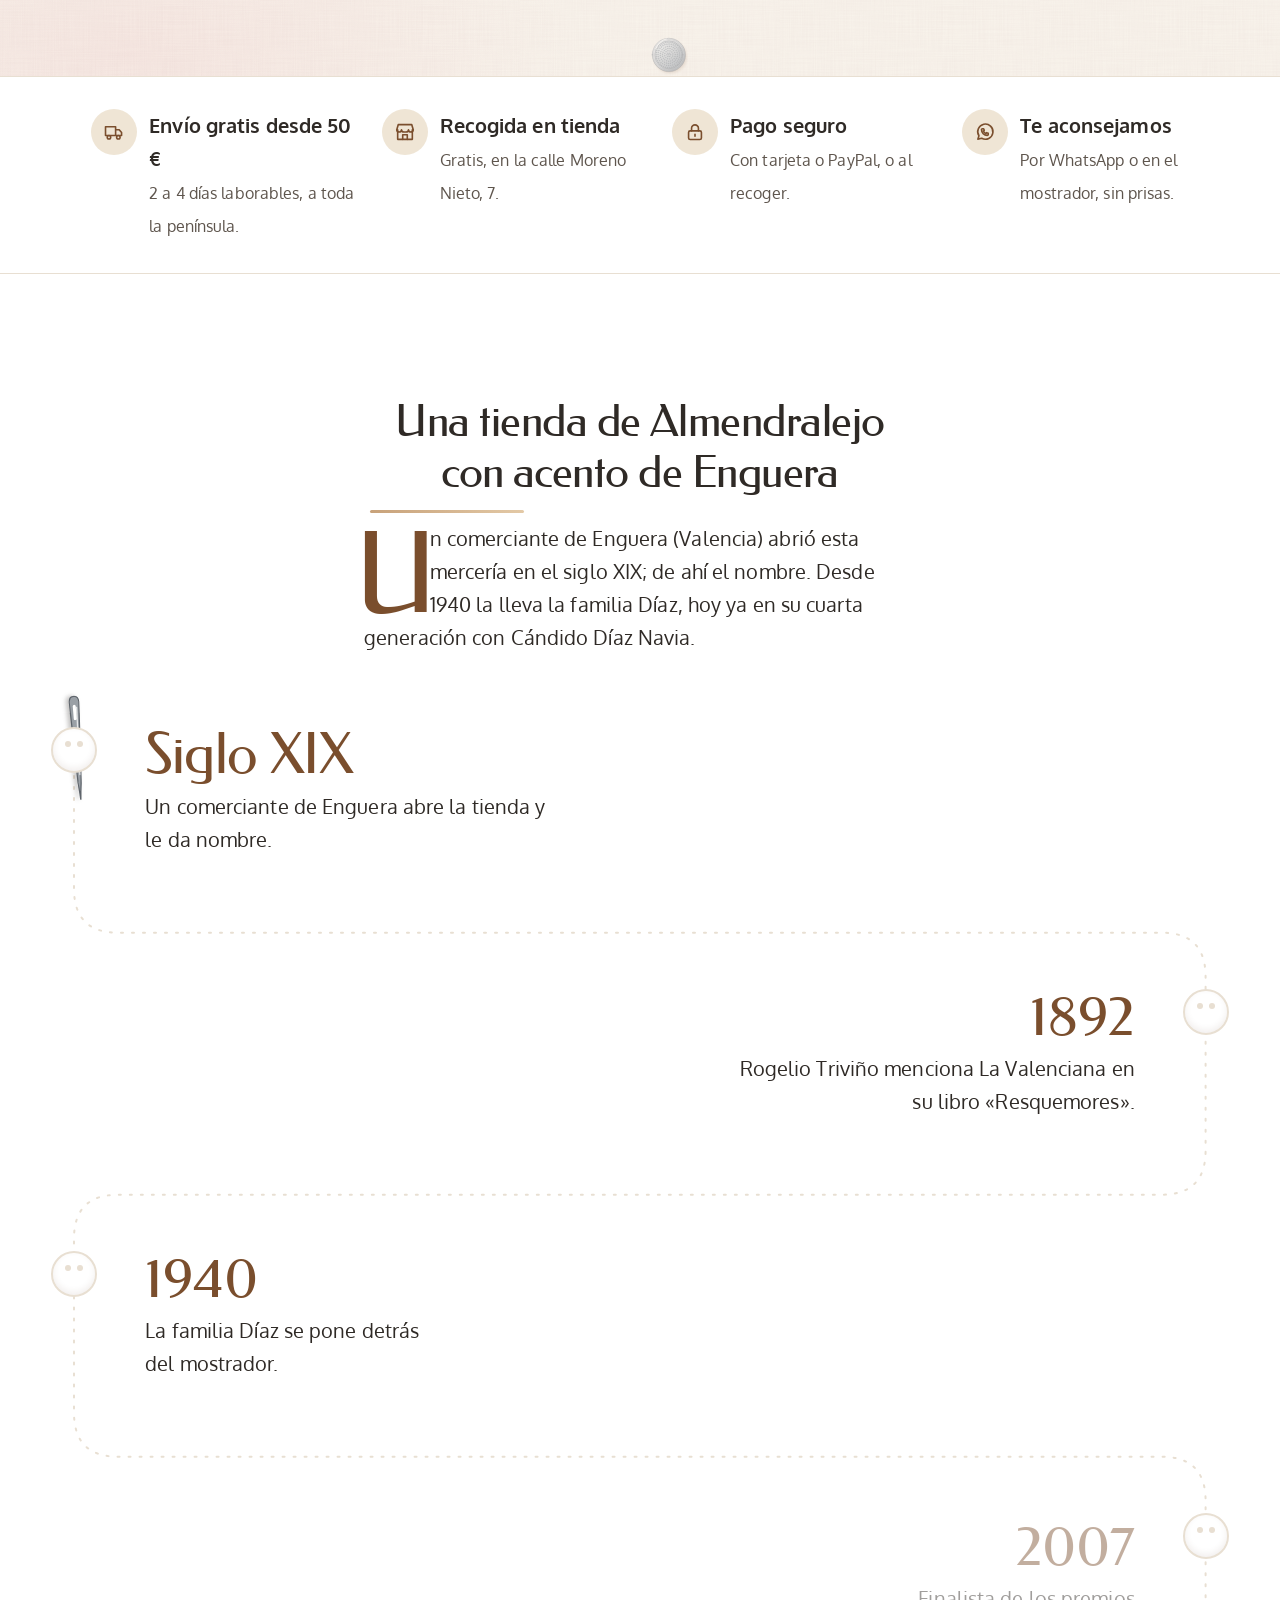
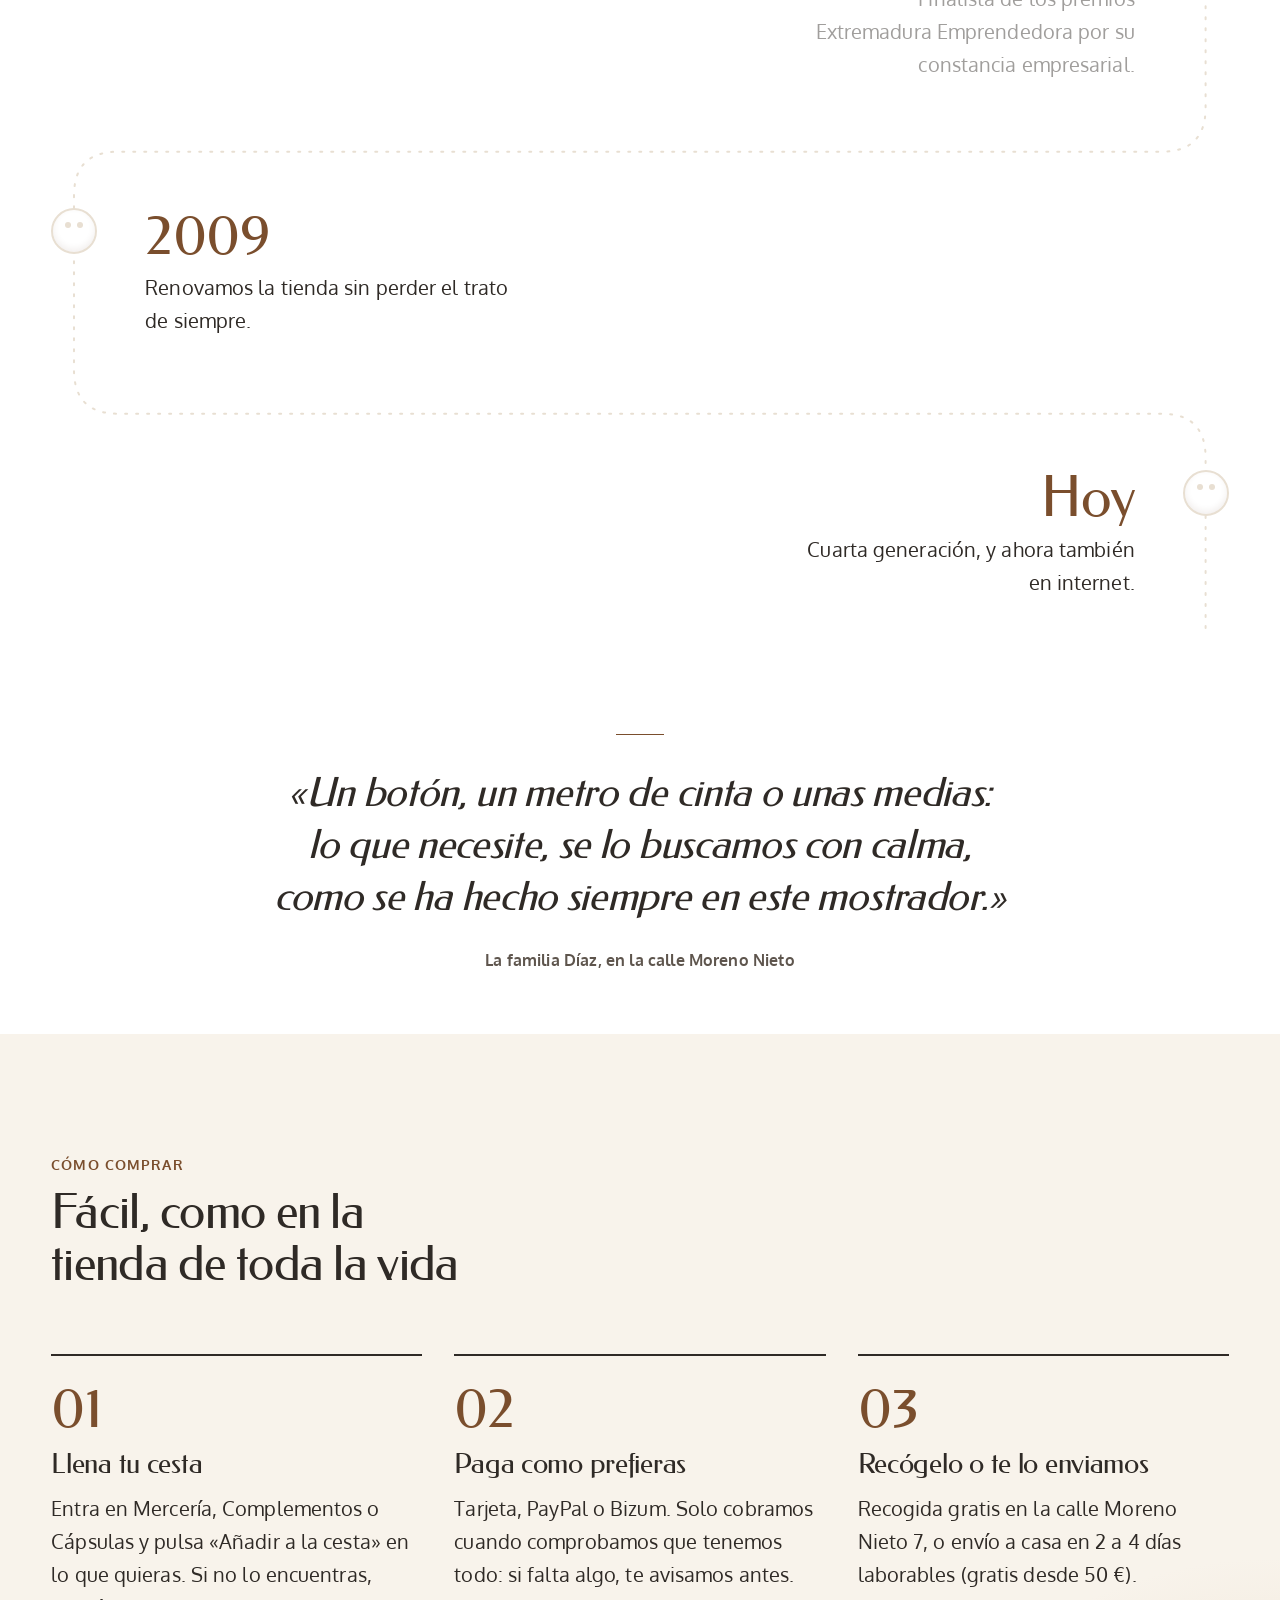
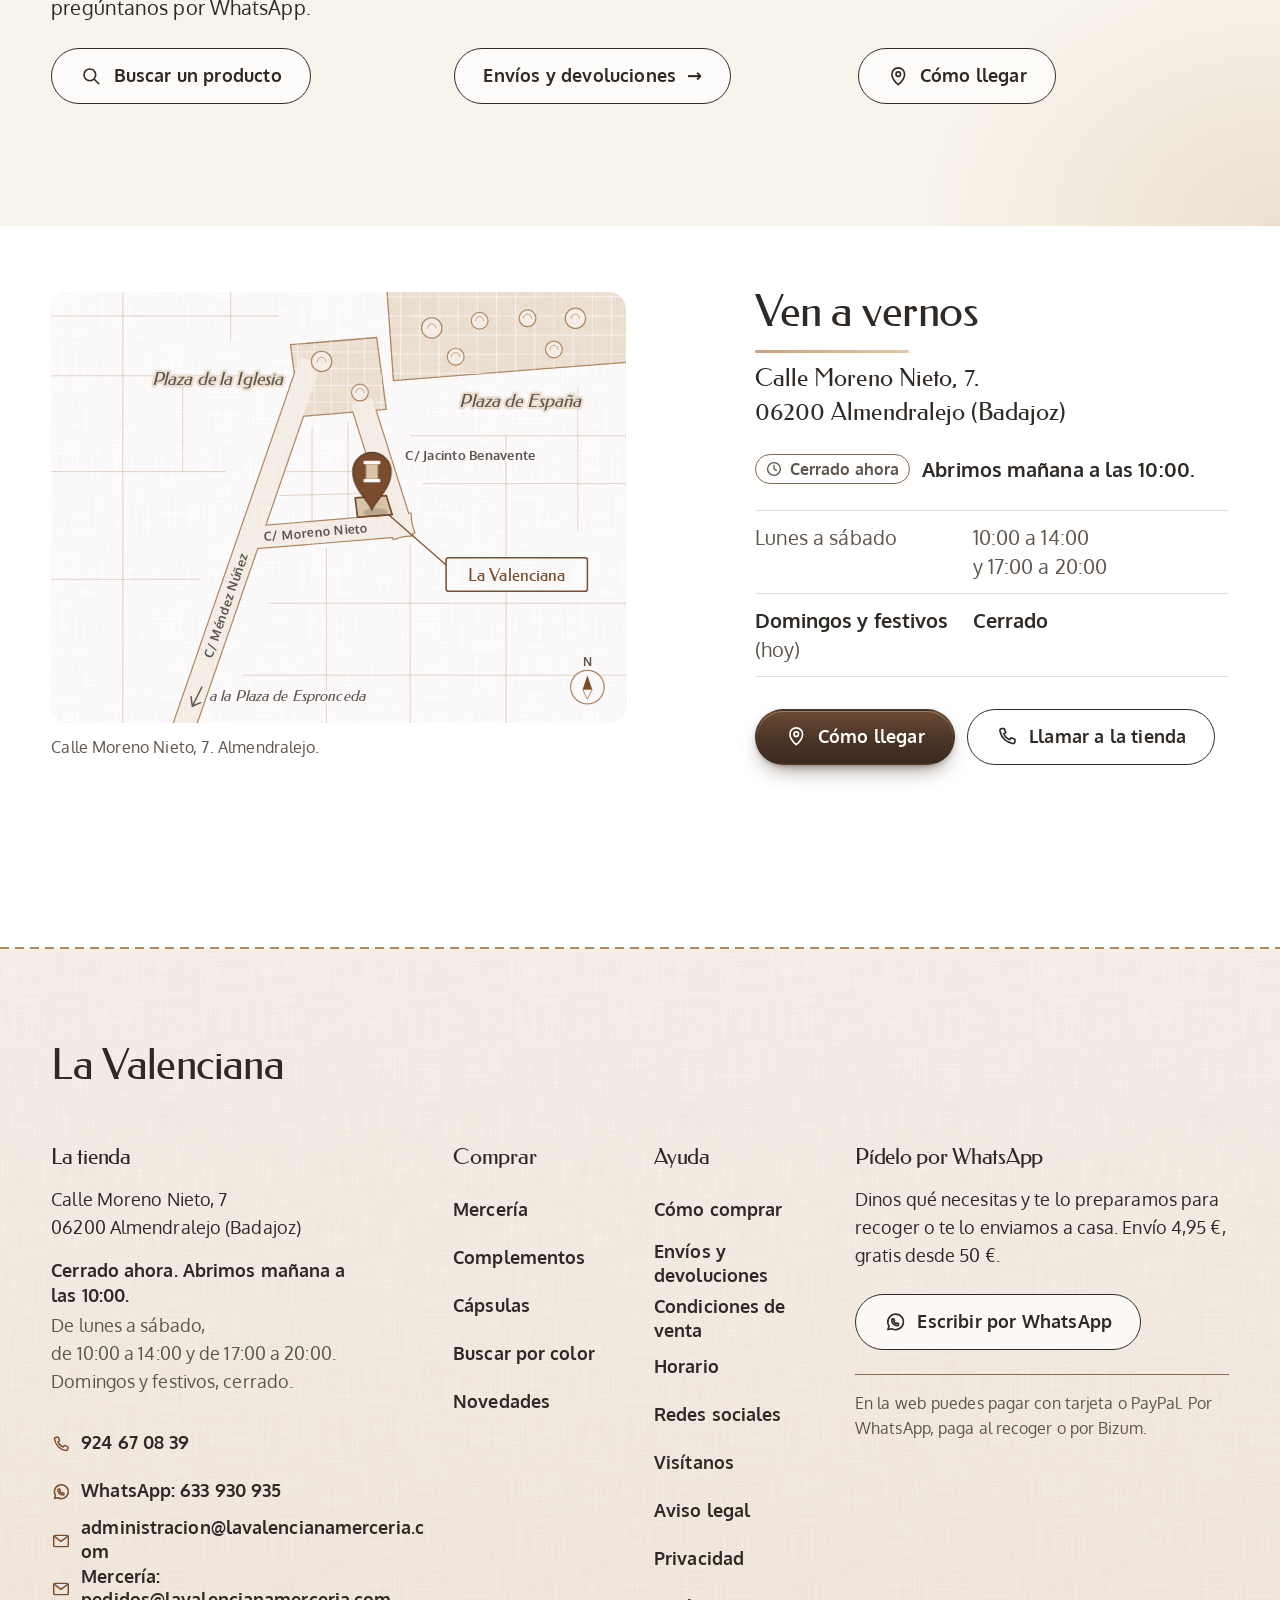
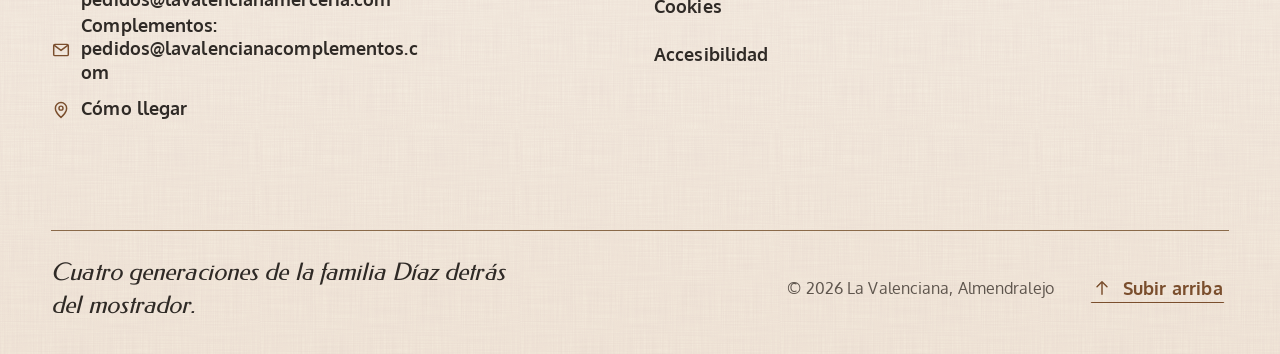
==== commit c13fb01a: "Fuente Federo + Oxygen, textos al cliente tuteando y ovillo que rueda al entrar en hilos Co-Authored" ====
--- a/index.html
+++ b/index.html
@@ -4,7 +4,7 @@
 <meta charset="utf-8">
 <meta name="viewport" content="width=device-width, initial-scale=1, viewport-fit=cover">
 <title>La Valenciana · Mercería y complementos en Almendralejo</title>
-<meta name="description" content="Mercería y complementos en la calle Moreno Nieto de Almendralejo. Hilos, botones, lanas, medias, bolsos y abanicos. Pida en la web y pague con tarjeta, o por WhatsApp.">
+<meta name="description" content="Mercería y complementos en la calle Moreno Nieto de Almendralejo. Hilos, botones, lanas, medias, bolsos y abanicos. Pide en la web y paga con tarjeta, o por WhatsApp.">
 <meta name="theme-color" content="#FFFFFF">
 <meta name="color-scheme" content="light">
 <meta property="og:title" content="La Valenciana · Mercería y complementos en Almendralejo">
@@ -12,11 +12,11 @@
 <meta property="og:type" content="website">
 <meta property="og:locale" content="es_ES">
 <link rel="icon" href="favicon.svg" type="image/svg+xml">
-<link rel="preload" href="assets/fonts/PlayfairDisplay.woff2" as="font" type="font/woff2" crossorigin>
-<link rel="preload" href="assets/fonts/Jost.woff2" as="font" type="font/woff2" crossorigin>
-<link rel="stylesheet" href="assets/fonts/fuentes.css">
+<link rel="preload" href="assets/fonts/Federo.woff2" as="font" type="font/woff2" crossorigin>
+<link rel="preload" href="assets/fonts/Oxygen-400.woff2" as="font" type="font/woff2" crossorigin>
+<link rel="stylesheet" href="assets/fonts/fuentes.css?v=20261124a">
 <script>document.documentElement.className+=" js";</script>
-<link rel="stylesheet" href="assets/tienda/css/tokens.css">
+<link rel="stylesheet" href="assets/tienda/css/tokens.css?v=20261124a">
 <link rel="stylesheet" href="assets/tienda/css/nucleo.css">
 <link rel="stylesheet" href="assets/tienda/css/cabecera.css">
 <link rel="stylesheet" href="assets/tienda/css/pie.css">
@@ -36,50 +36,52 @@
 <link rel="stylesheet" href="assets/tienda/css/colores.css">
 <link rel="stylesheet" href="assets/tienda/css/movimiento.css">
 <link rel="stylesheet" href="assets/tienda/css/fusion.css">
-<link rel="stylesheet" href="assets/tienda/css/hilos.css?v=20261123a">
+<link rel="stylesheet" href="assets/tienda/css/hilos.css?v=20261124a">
+<link rel="stylesheet" href="assets/tienda/css/ovillo.css?v=20261124a">
 <script type="application/ld+json">{"@context": "https://schema.org", "@type": "Store", "name": "La Valenciana", "description": "Mercería y complementos en Almendralejo", "url": "https://danielduranmoya-spec.github.io/web-la-valenciana/", "address": {"@type": "PostalAddress", "streetAddress": "Calle Moreno Nieto 7", "postalCode": "06200", "addressLocality": "Almendralejo", "addressRegion": "Badajoz", "addressCountry": "ES"}, "telephone": "+34924670839", "email": "administracion@lavalencianamerceria.com", "openingHoursSpecification": [{"@type": "OpeningHoursSpecification", "dayOfWeek": ["Monday", "Tuesday", "Wednesday", "Thursday", "Friday", "Saturday"], "opens": "10:00", "closes": "14:00"}, {"@type": "OpeningHoursSpecification", "dayOfWeek": ["Monday", "Tuesday", "Wednesday", "Thursday", "Friday", "Saturday"], "opens": "17:00", "closes": "20:00"}], "sameAs": ["https://www.instagram.com/_lavalenciana", "https://www.tiktok.com/@_lavalenciana_", "https://www.facebook.com/mercerialavalenciana/"]}</script>
 </head>
 <body>
 <a class="saltar" id="saltar" href="#contenido">Saltar al contenido</a>
 <header id="cabecera"></header>
 <main id="contenido" tabindex="-1">
-  <noscript><div class="contenedor" style="padding:4rem 0"><h1>La Valenciana</h1><p>Para ver la tienda en línea necesita activar JavaScript. También puede llamarnos al 924 67 08 39 o escribirnos por WhatsApp al 633 930 935.</p><p>Calle Moreno Nieto, 7, 06200 Almendralejo (Badajoz). Lunes a sábado, de 10:00 a 14:00 y de 17:00 a 20:00.</p></div></noscript>
+  <noscript><div class="contenedor" style="padding:4rem 0"><h1>La Valenciana</h1><p>Para ver la tienda en línea necesitas activar JavaScript. También puedes llamarnos al 924 67 08 39 o escribirnos por WhatsApp al 633 930 935.</p><p>Calle Moreno Nieto, 7, 06200 Almendralejo (Badajoz). Lunes a sábado, de 10:00 a 14:00 y de 17:00 a 20:00.</p></div></noscript>
 </main>
 <footer id="pie"></footer>
 <div id="capa-cesta"></div>
 <div id="avisos" role="status" aria-live="polite" aria-atomic="true"></div>
 <div id="avisos-urgentes" role="alert" aria-live="assertive" aria-atomic="true"></div>
-<script src="assets/js/pago-config.js?v=20261123a"></script>
-<script src="assets/tienda/js/datos.js?v=20261123a"></script>
-<script src="assets/tienda/js/hilos.js?v=20261123a"></script>
-<script src="assets/js/supabase-config.js?v=20261123a"></script>
-<script src="assets/tienda/js/remoto.js?v=20261123a"></script>
-<script src="assets/tienda/js/util.js?v=20261123a"></script>
-<script src="assets/tienda/js/iconos.js?v=20261123a"></script>
-<script src="assets/tienda/js/tienda.js?v=20261123a"></script>
-<script src="assets/tienda/js/buscador.js?v=20261123a"></script>
-<script src="assets/tienda/js/rutas.js?v=20261123a"></script>
-<script src="assets/tienda/js/ilus.js?v=20261123a"></script>
-<script src="assets/tienda/js/ilus-complementos.js?v=20261123a"></script>
-<script src="assets/tienda/js/ilus-merceria.js?v=20261123a"></script>
-<script src="assets/tienda/js/mov.js?v=20261123a"></script>
-<script src="assets/tienda/js/tarjeta.js?v=20261123a"></script>
-<script src="assets/tienda/js/cabecera.js?v=20261123a"></script>
-<script src="assets/tienda/js/pie.js?v=20261123a"></script>
-<script src="assets/tienda/js/cesta.js?v=20261123a"></script>
-<script src="assets/tienda/js/vistas-portada-hero.js?v=20261123a"></script>
-<script src="assets/tienda/js/vistas-portada-caja.js?v=20261123a"></script>
-<script src="assets/tienda/js/vistas-portada-secciones.js?v=20261123a"></script>
-<script src="assets/tienda/js/vistas-paginas.js?v=20261123a"></script>
-<script src="assets/tienda/js/vistas-colores.js?v=20261123a"></script>
-<script src="assets/tienda/js/vistas-categoria.js?v=20261123a"></script>
-<script src="assets/tienda/js/vistas-producto.js?v=20261123a"></script>
-<script src="assets/tienda/js/vistas-hilos.js?v=20261123a"></script>
-<script src="assets/tienda/js/pago.js?v=20261123a"></script>
-<script src="assets/tienda/js/vistas-pedido.js?v=20261123a"></script>
-<script src="assets/tienda/js/efectos.js?v=20261123a"></script>
-<script src="assets/tienda/js/buscador-flotante.js?v=20261123a"></script>
-<script src="assets/tienda/js/flotantes.js?v=20261123a"></script>
-<script src="assets/tienda/js/arranque.js?v=20261123a"></script>
+<script src="assets/js/pago-config.js?v=20261124a"></script>
+<script src="assets/tienda/js/datos.js?v=20261124a"></script>
+<script src="assets/tienda/js/hilos.js?v=20261124a"></script>
+<script src="assets/js/supabase-config.js?v=20261124a"></script>
+<script src="assets/tienda/js/remoto.js?v=20261124a"></script>
+<script src="assets/tienda/js/util.js?v=20261124a"></script>
+<script src="assets/tienda/js/iconos.js?v=20261124a"></script>
+<script src="assets/tienda/js/tienda.js?v=20261124a"></script>
+<script src="assets/tienda/js/buscador.js?v=20261124a"></script>
+<script src="assets/tienda/js/rutas.js?v=20261124a"></script>
+<script src="assets/tienda/js/ilus.js?v=20261124a"></script>
+<script src="assets/tienda/js/ilus-complementos.js?v=20261124a"></script>
+<script src="assets/tienda/js/ilus-merceria.js?v=20261124a"></script>
+<script src="assets/tienda/js/mov.js?v=20261124a"></script>
+<script src="assets/tienda/js/tarjeta.js?v=20261124a"></script>
+<script src="assets/tienda/js/cabecera.js?v=20261124a"></script>
+<script src="assets/tienda/js/pie.js?v=20261124a"></script>
+<script src="assets/tienda/js/cesta.js?v=20261124a"></script>
+<script src="assets/tienda/js/vistas-portada-hero.js?v=20261124a"></script>
+<script src="assets/tienda/js/vistas-portada-caja.js?v=20261124a"></script>
+<script src="assets/tienda/js/vistas-portada-secciones.js?v=20261124a"></script>
+<script src="assets/tienda/js/vistas-paginas.js?v=20261124a"></script>
+<script src="assets/tienda/js/vistas-colores.js?v=20261124a"></script>
+<script src="assets/tienda/js/vistas-categoria.js?v=20261124a"></script>
+<script src="assets/tienda/js/vistas-producto.js?v=20261124a"></script>
+<script src="assets/tienda/js/vistas-hilos.js?v=20261124a"></script>
+<script src="assets/tienda/js/pago.js?v=20261124a"></script>
+<script src="assets/tienda/js/vistas-pedido.js?v=20261124a"></script>
+<script src="assets/tienda/js/efectos.js?v=20261124a"></script>
+<script src="assets/tienda/js/buscador-flotante.js?v=20261124a"></script>
+<script src="assets/tienda/js/flotantes.js?v=20261124a"></script>
+<script src="assets/tienda/js/ovillo.js?v=20261124a"></script>
+<script src="assets/tienda/js/arranque.js?v=20261124a"></script>
 </body>
 </html>
--- a/assets/fonts/fuentes.css
+++ b/assets/fonts/fuentes.css
@@ -1,4 +1,11 @@
-/* Fuentes alojadas en la propia web (sin llamadas a Google). Fuentes variables, subconjunto latino. */
+/* Fuentes alojadas en la propia web (sin llamadas a Google). Subconjunto latino.
+   Titulares: Federo · Texto y precios: Oxygen (las de ZigZag). Jost y Playfair quedan solo como reserva. */
+@font-face{font-family:'Federo';font-style:normal;font-weight:400;font-display:swap;src:url('Federo.woff2') format('woff2');unicode-range:U+0000-00FF, U+0131, U+0152-0153, U+02BB-02BC, U+02C6, U+02DA, U+02DC, U+0304, U+0308, U+0329, U+2000-206F, U+20AC, U+2122, U+2191, U+2193, U+2212, U+2215, U+FEFF, U+FFFD}
+@font-face{font-family:'Oxygen';font-style:normal;font-weight:300;font-display:swap;src:url('Oxygen-300.woff2') format('woff2');unicode-range:U+0000-00FF, U+0131, U+0152-0153, U+02BB-02BC, U+02C6, U+02DA, U+02DC, U+0304, U+0308, U+0329, U+2000-206F, U+20AC, U+2122, U+2191, U+2193, U+2212, U+2215, U+FEFF, U+FFFD}
+@font-face{font-family:'Oxygen';font-style:normal;font-weight:400;font-display:swap;src:url('Oxygen-400.woff2') format('woff2');unicode-range:U+0000-00FF, U+0131, U+0152-0153, U+02BB-02BC, U+02C6, U+02DA, U+02DC, U+0304, U+0308, U+0329, U+2000-206F, U+20AC, U+2122, U+2191, U+2193, U+2212, U+2215, U+FEFF, U+FFFD}
+@font-face{font-family:'Oxygen';font-style:normal;font-weight:700;font-display:swap;src:url('Oxygen-700.woff2') format('woff2');unicode-range:U+0000-00FF, U+0131, U+0152-0153, U+02BB-02BC, U+02C6, U+02DA, U+02DC, U+0304, U+0308, U+0329, U+2000-206F, U+20AC, U+2122, U+2191, U+2193, U+2212, U+2215, U+FEFF, U+FFFD}
+
 @font-face{font-family:'Jost';font-style:normal;font-weight:300 700;font-display:swap;src:url('Jost.woff2') format('woff2');unicode-range:U+0000-00FF, U+0131, U+0152-0153, U+02BB-02BC, U+02C6, U+02DA, U+02DC, U+0304, U+0308, U+0329, U+2000-206F, U+20AC, U+2122, U+2191, U+2193, U+2212, U+2215, U+FEFF, U+FFFD}
 @font-face{font-family:'Playfair Display';font-style:normal;font-weight:400 800;font-display:swap;src:url('PlayfairDisplay.woff2') format('woff2');unicode-range:U+0000-00FF, U+0131, U+0152-0153, U+02BB-02BC, U+02C6, U+02DA, U+02DC, U+0304, U+0308, U+0329, U+2000-206F, U+20AC, U+2122, U+2191, U+2193, U+2212, U+2215, U+FEFF, U+FFFD}
 @font-face{font-family:'Playfair Display';font-style:italic;font-weight:400 700;font-display:swap;src:url('PlayfairDisplay-Italic.woff2') format('woff2');unicode-range:U+0000-00FF, U+0131, U+0152-0153, U+02BB-02BC, U+02C6, U+02DA, U+02DC, U+0304, U+0308, U+0329, U+2000-206F, U+20AC, U+2122, U+2191, U+2193, U+2212, U+2215, U+FEFF, U+FFFD}
+html { font-synthesis-weight: none; } /* Federo solo tiene un grosor: sin negritas falsas */
--- a/assets/tienda/css/tokens.css
+++ b/assets/tienda/css/tokens.css
@@ -38,8 +38,8 @@
   --c-velo-modal:   rgba(47, 42, 38, .42); /* velo tras panel lateral / menú */
 
   /* ---------- TIPOGRAFÍA ---------- */
-  --f-titulo: "Playfair Display", "Iowan Old Style", Georgia, serif;
-  --f-texto:  "Jost", "Helvetica Neue", system-ui, -apple-system, "Segoe UI", Roboto, sans-serif;
+  --f-titulo: "Federo", "Trebuchet MS", "Gill Sans", sans-serif;
+  --f-texto:  "Oxygen", "Helvetica Neue", system-ui, -apple-system, "Segoe UI", Roboto, sans-serif;
 
   /* tamaños (html = 100 % = 16px; todo en rem para que escale con el control de letra) */
   --t-display:    clamp(2.625rem, 1.35rem + 5.2vw, 5.5rem);    /* 42 → 88px  hero */
--- a/assets/tienda/css/ovillo.css
+++ b/assets/tienda/css/ovillo.css
@@ -0,0 +1,4 @@
+/* Ovillo que rueda al entrar en el apartado de hilos (js/ovillo.js) */
+.ovi { position: fixed; left: 0; right: 0; z-index: 85; pointer-events: none; overflow: visible; contain: layout; }
+.ovi svg { display: block; overflow: visible; }
+@media (prefers-reduced-motion: reduce) { .ovi { display: none; } }
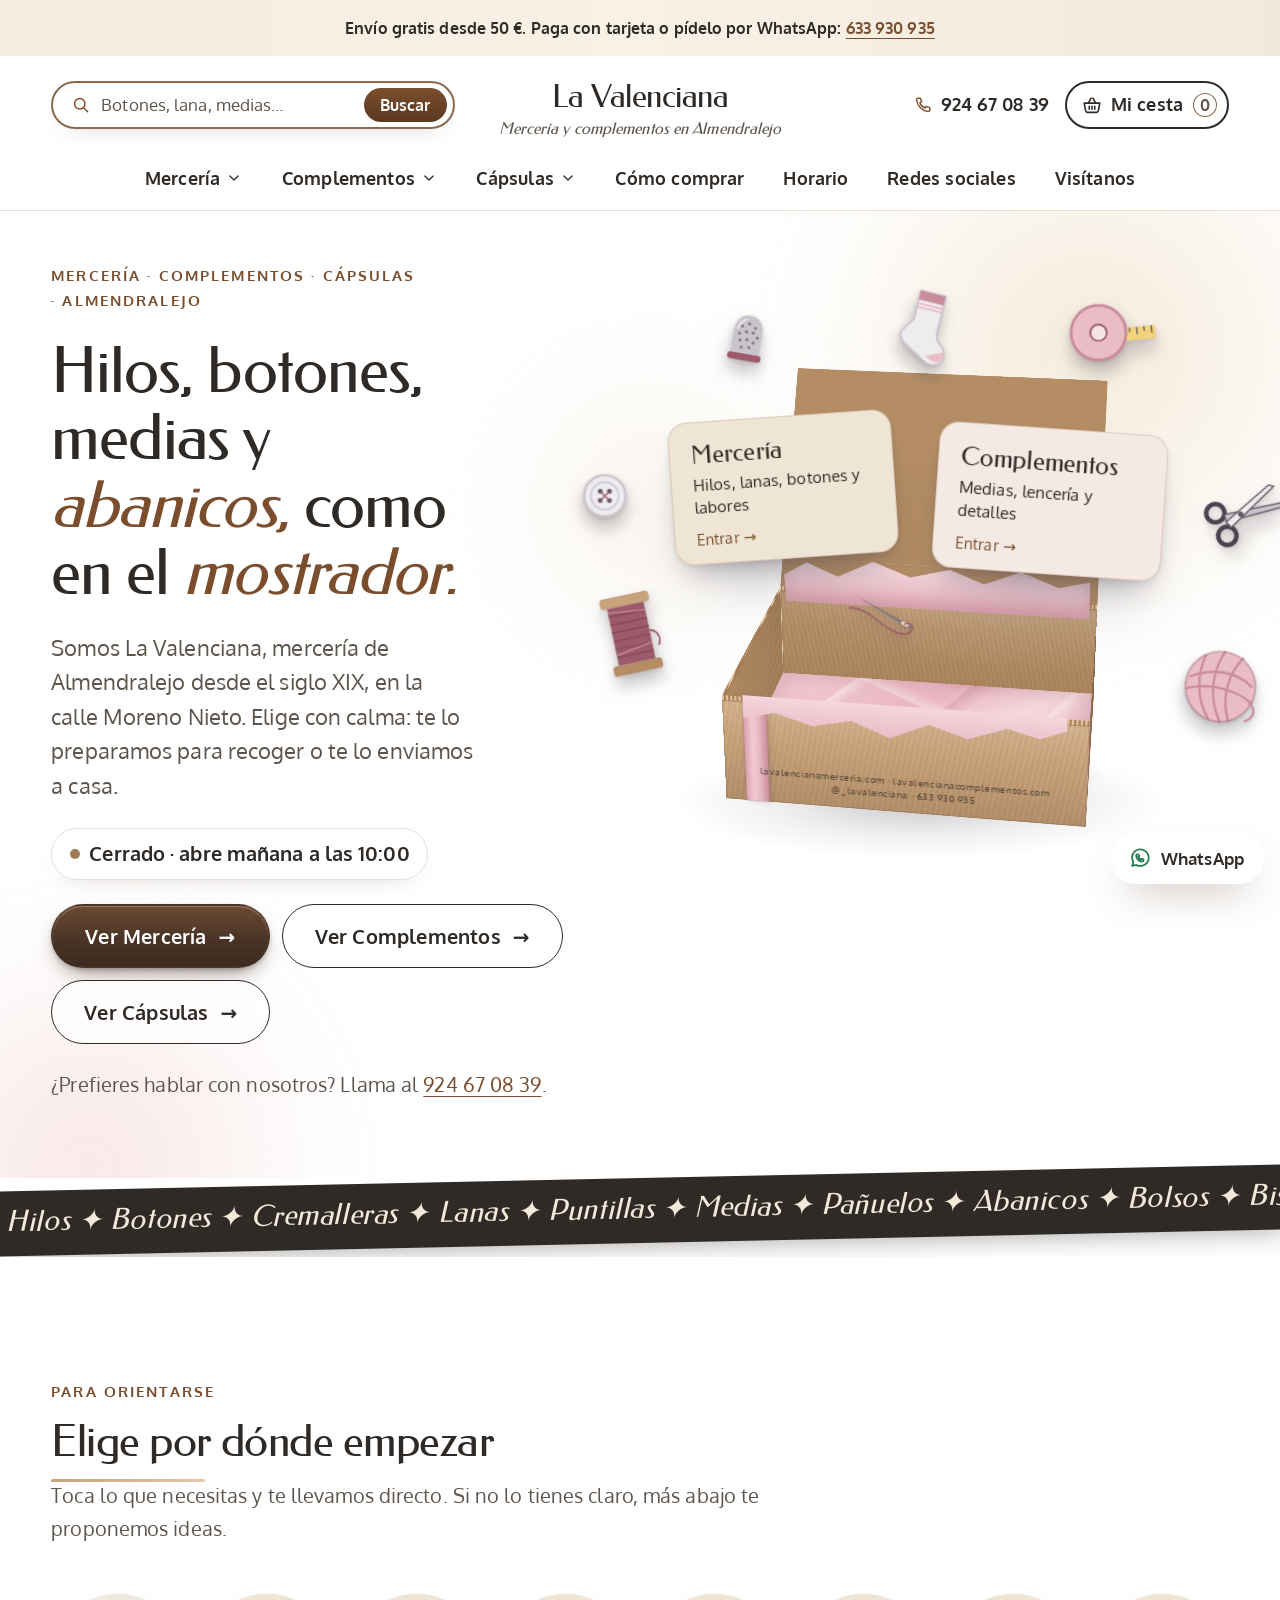
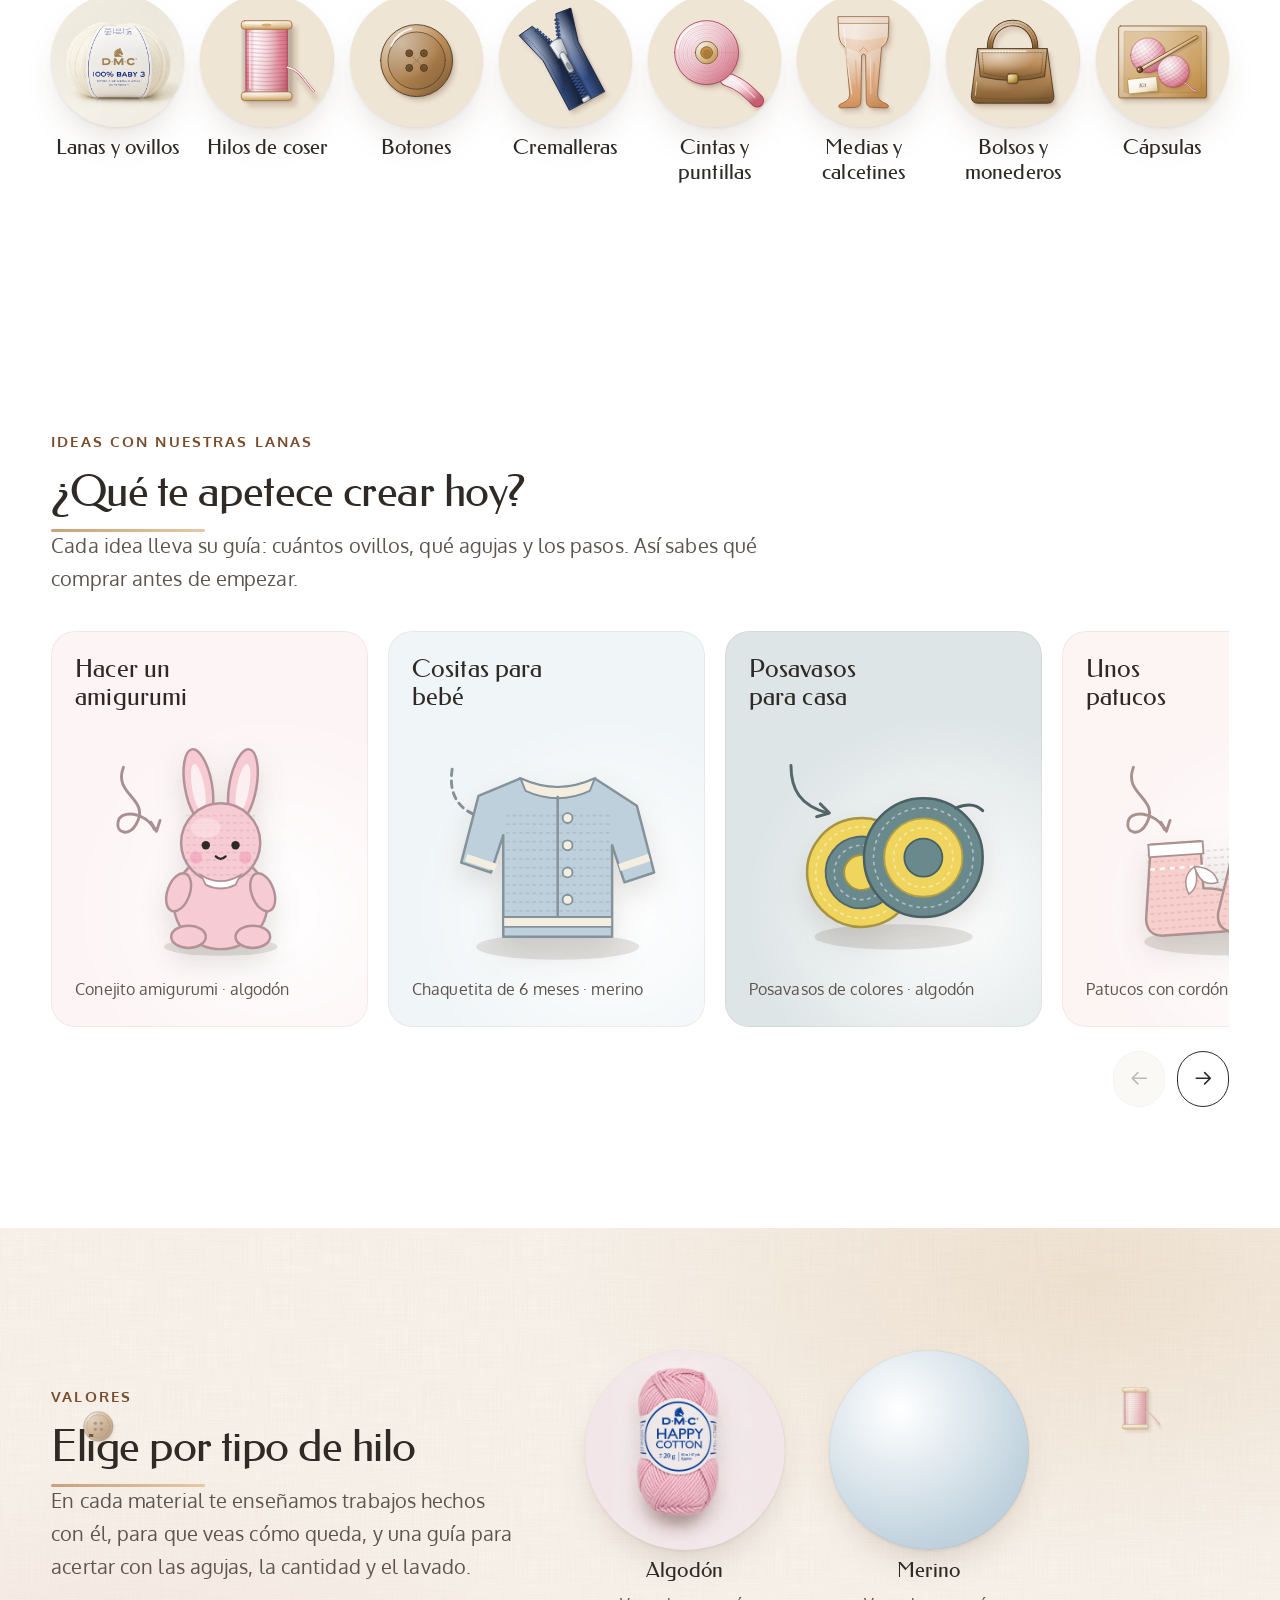
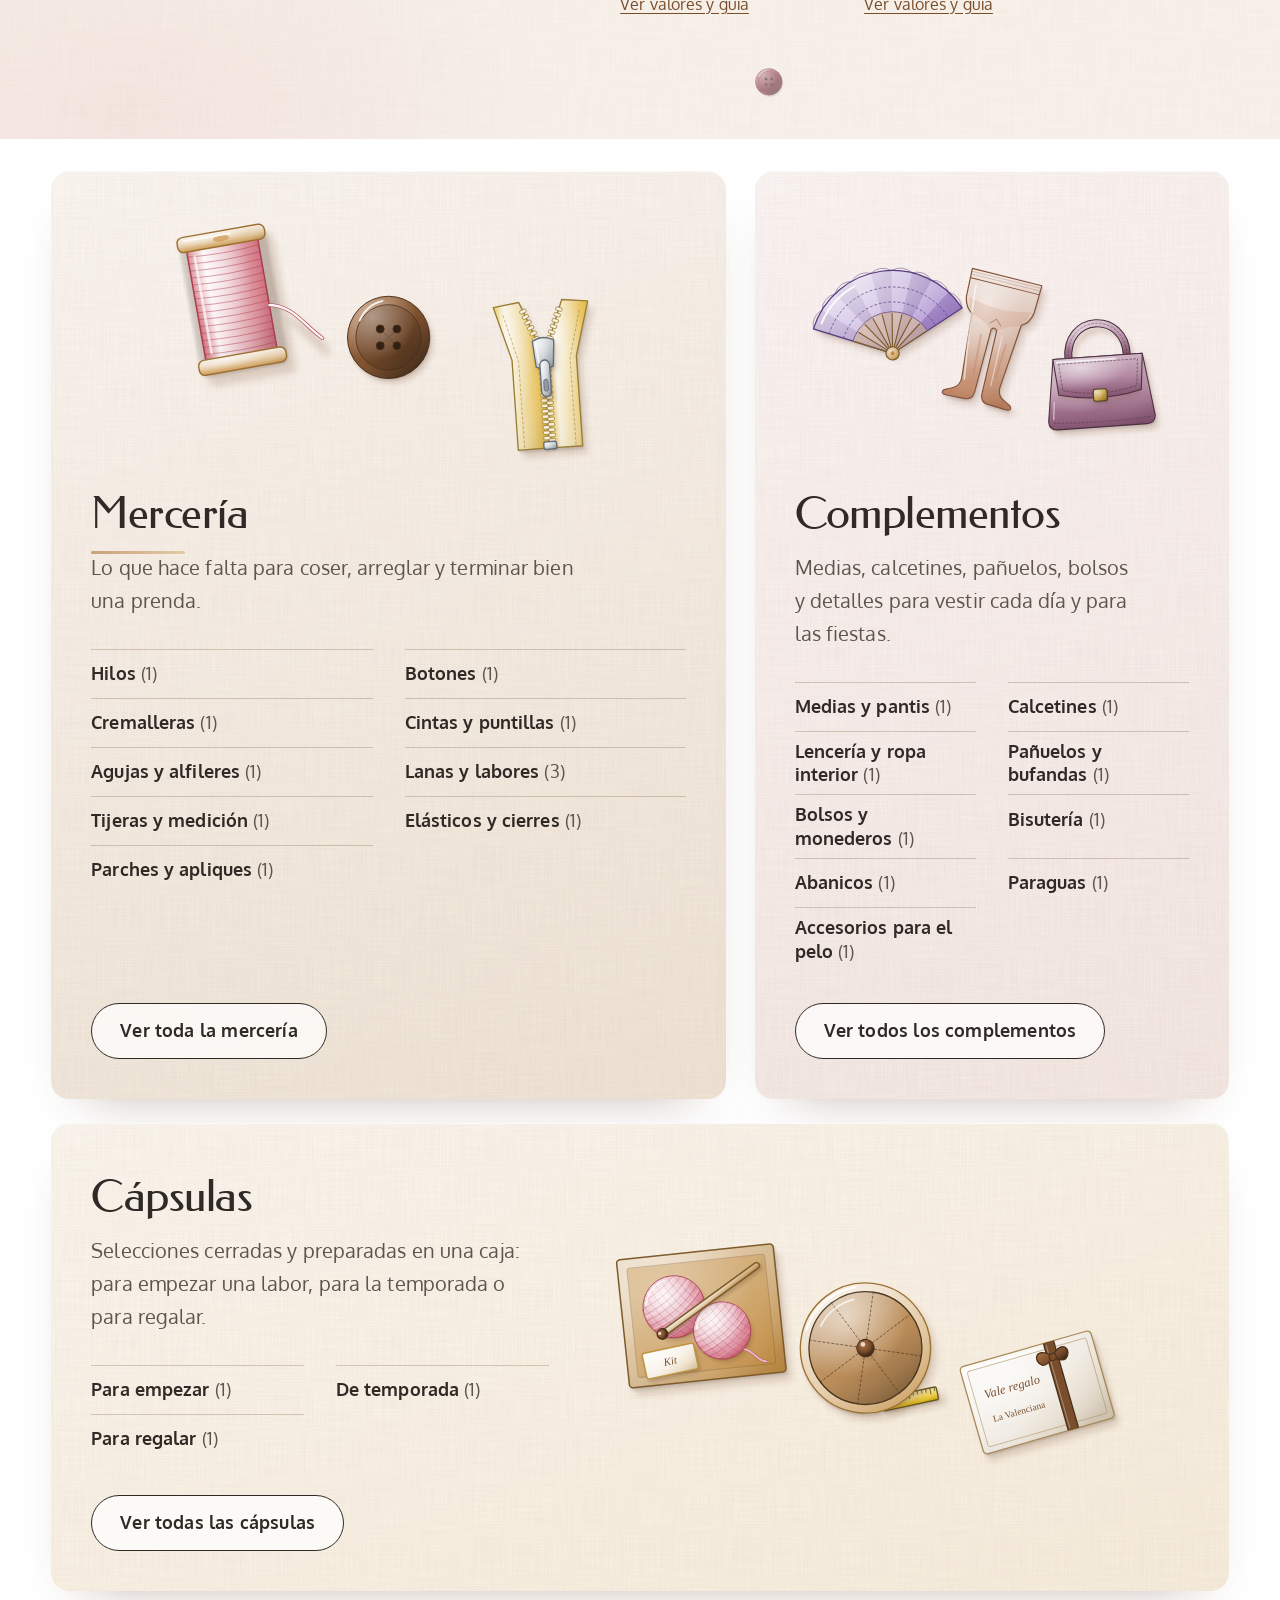
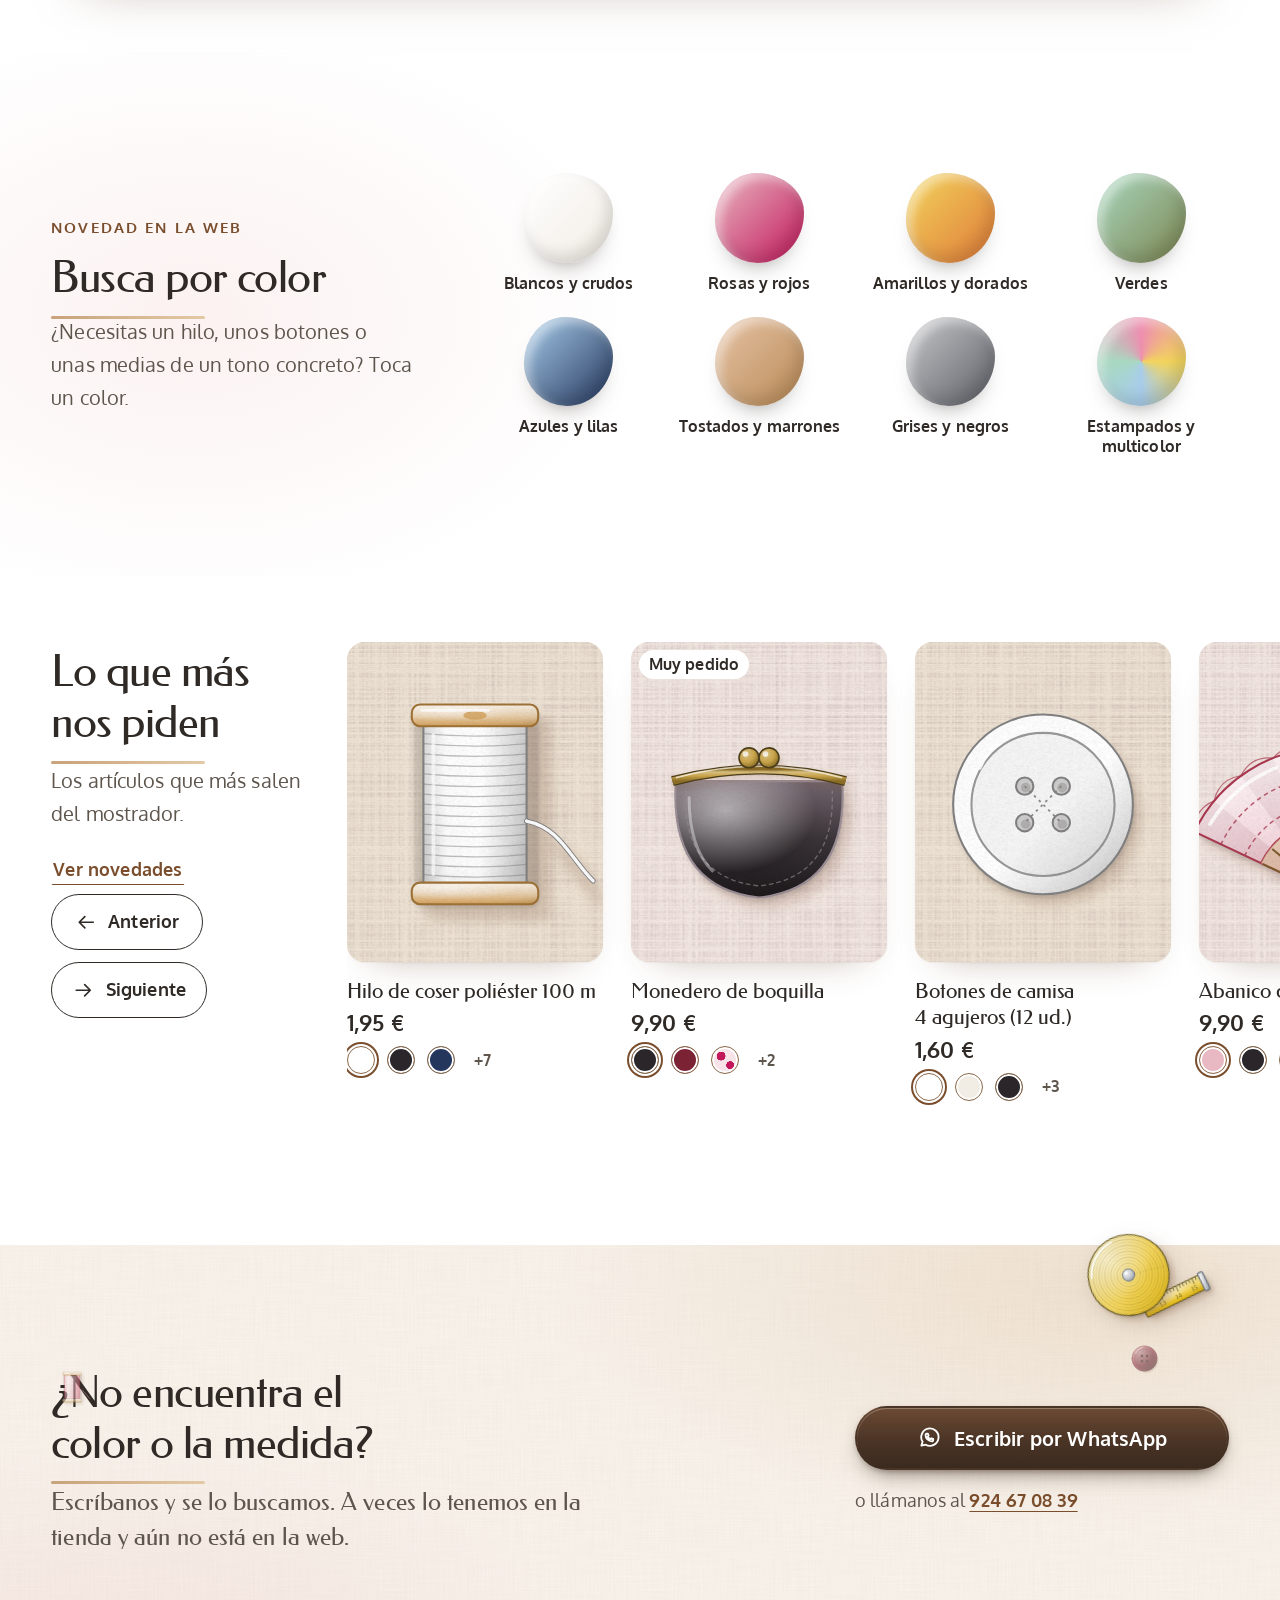
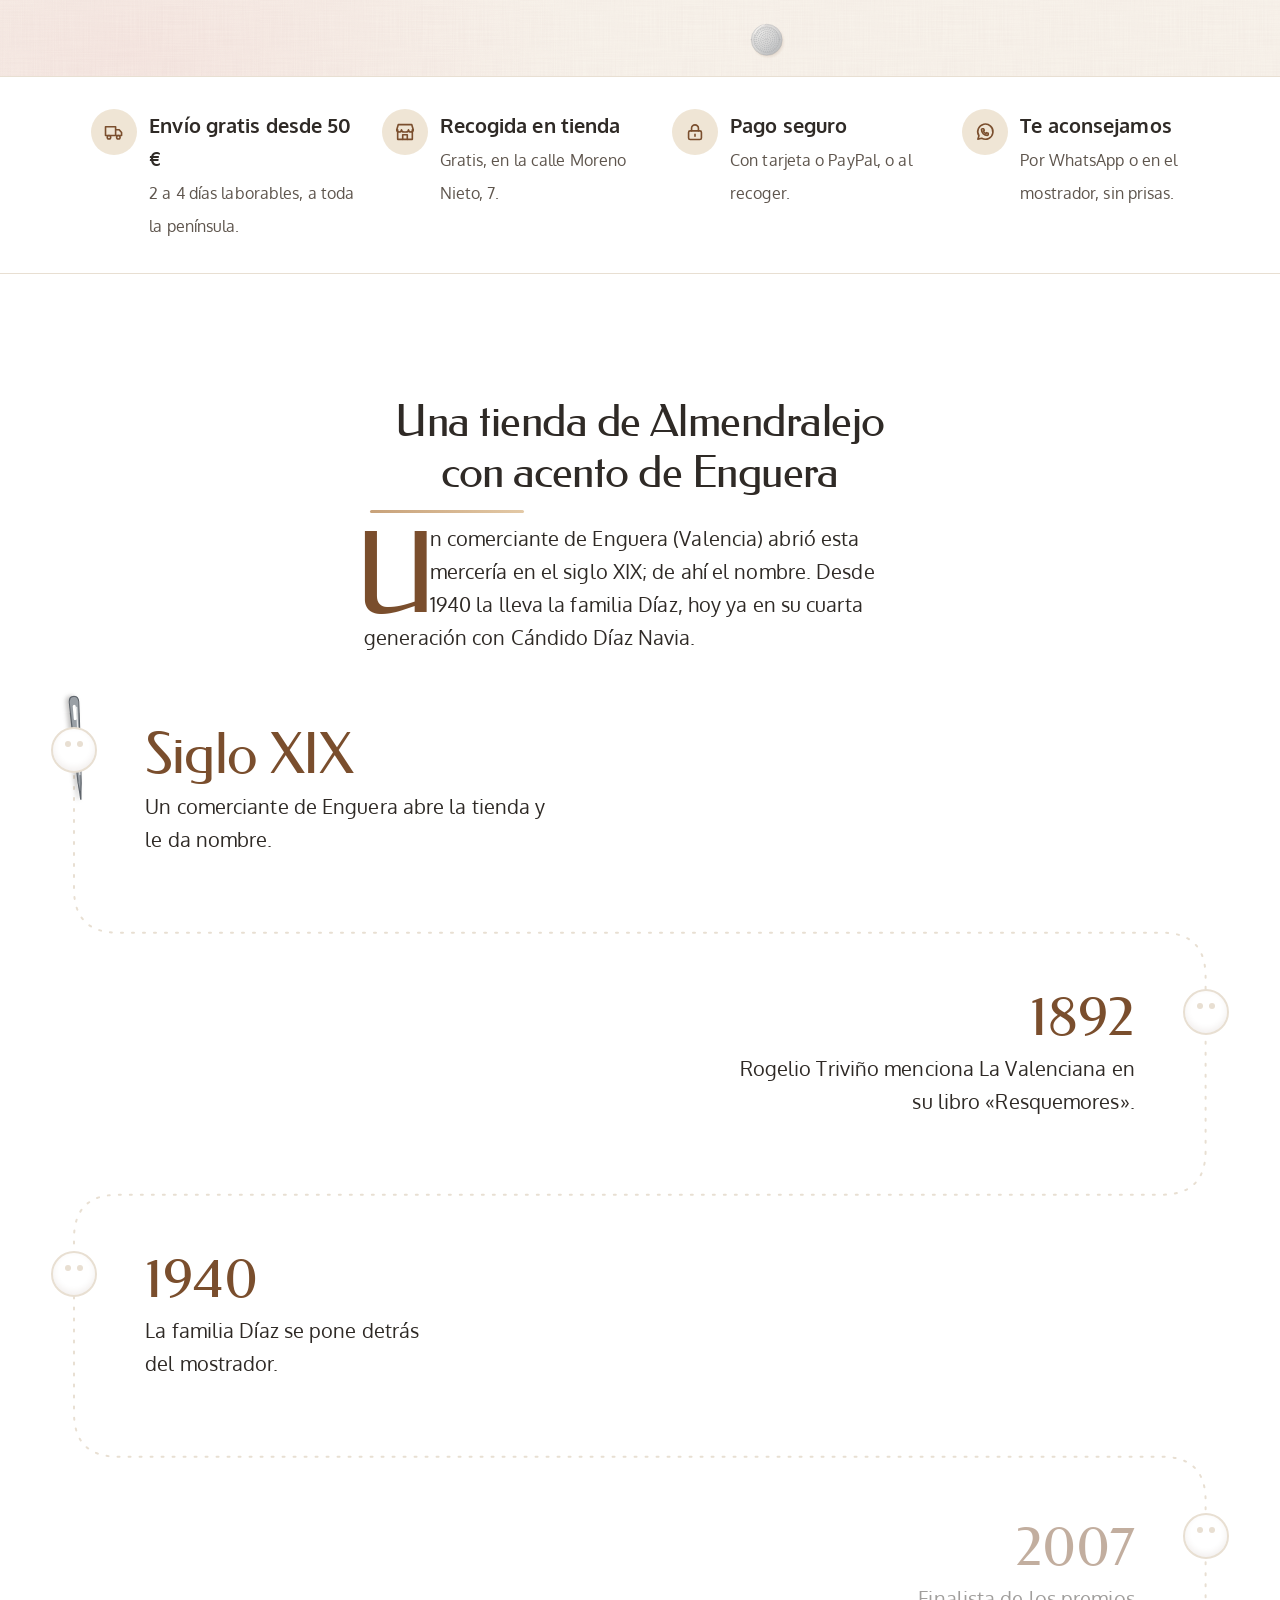
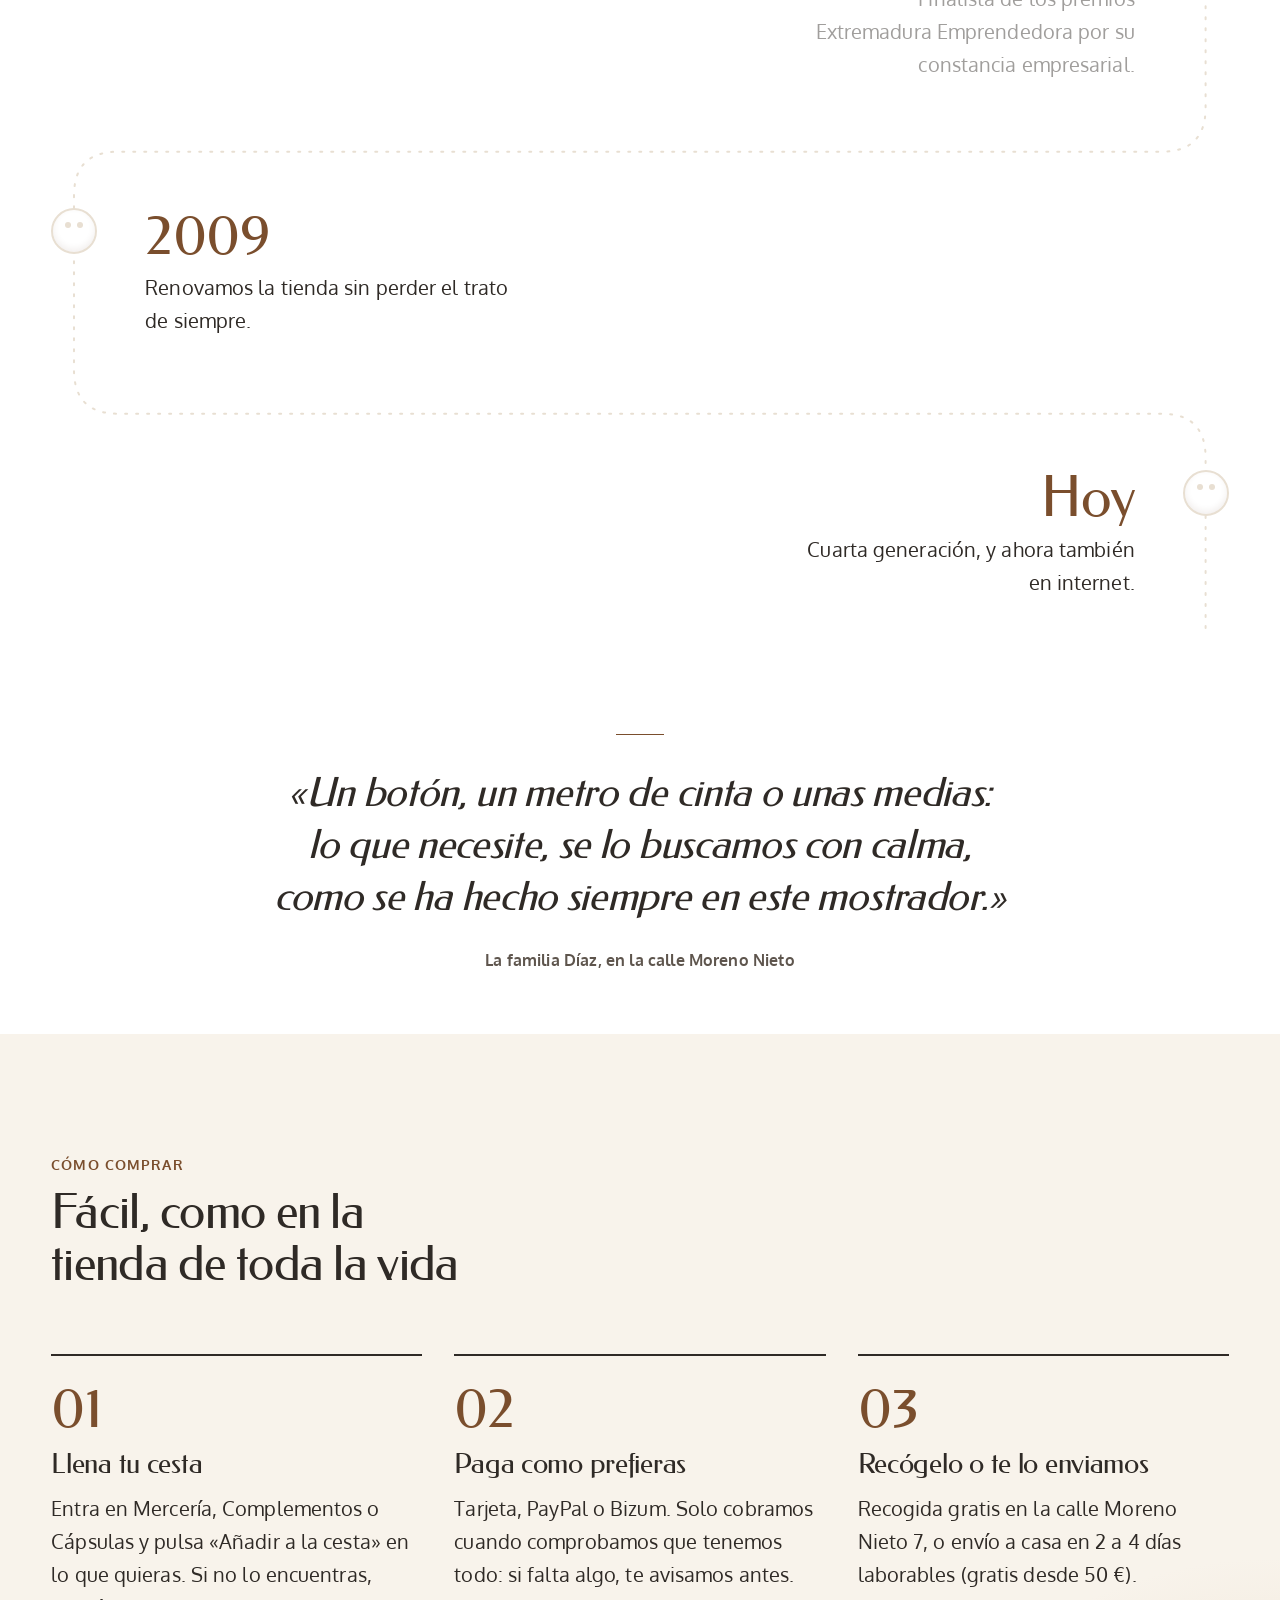
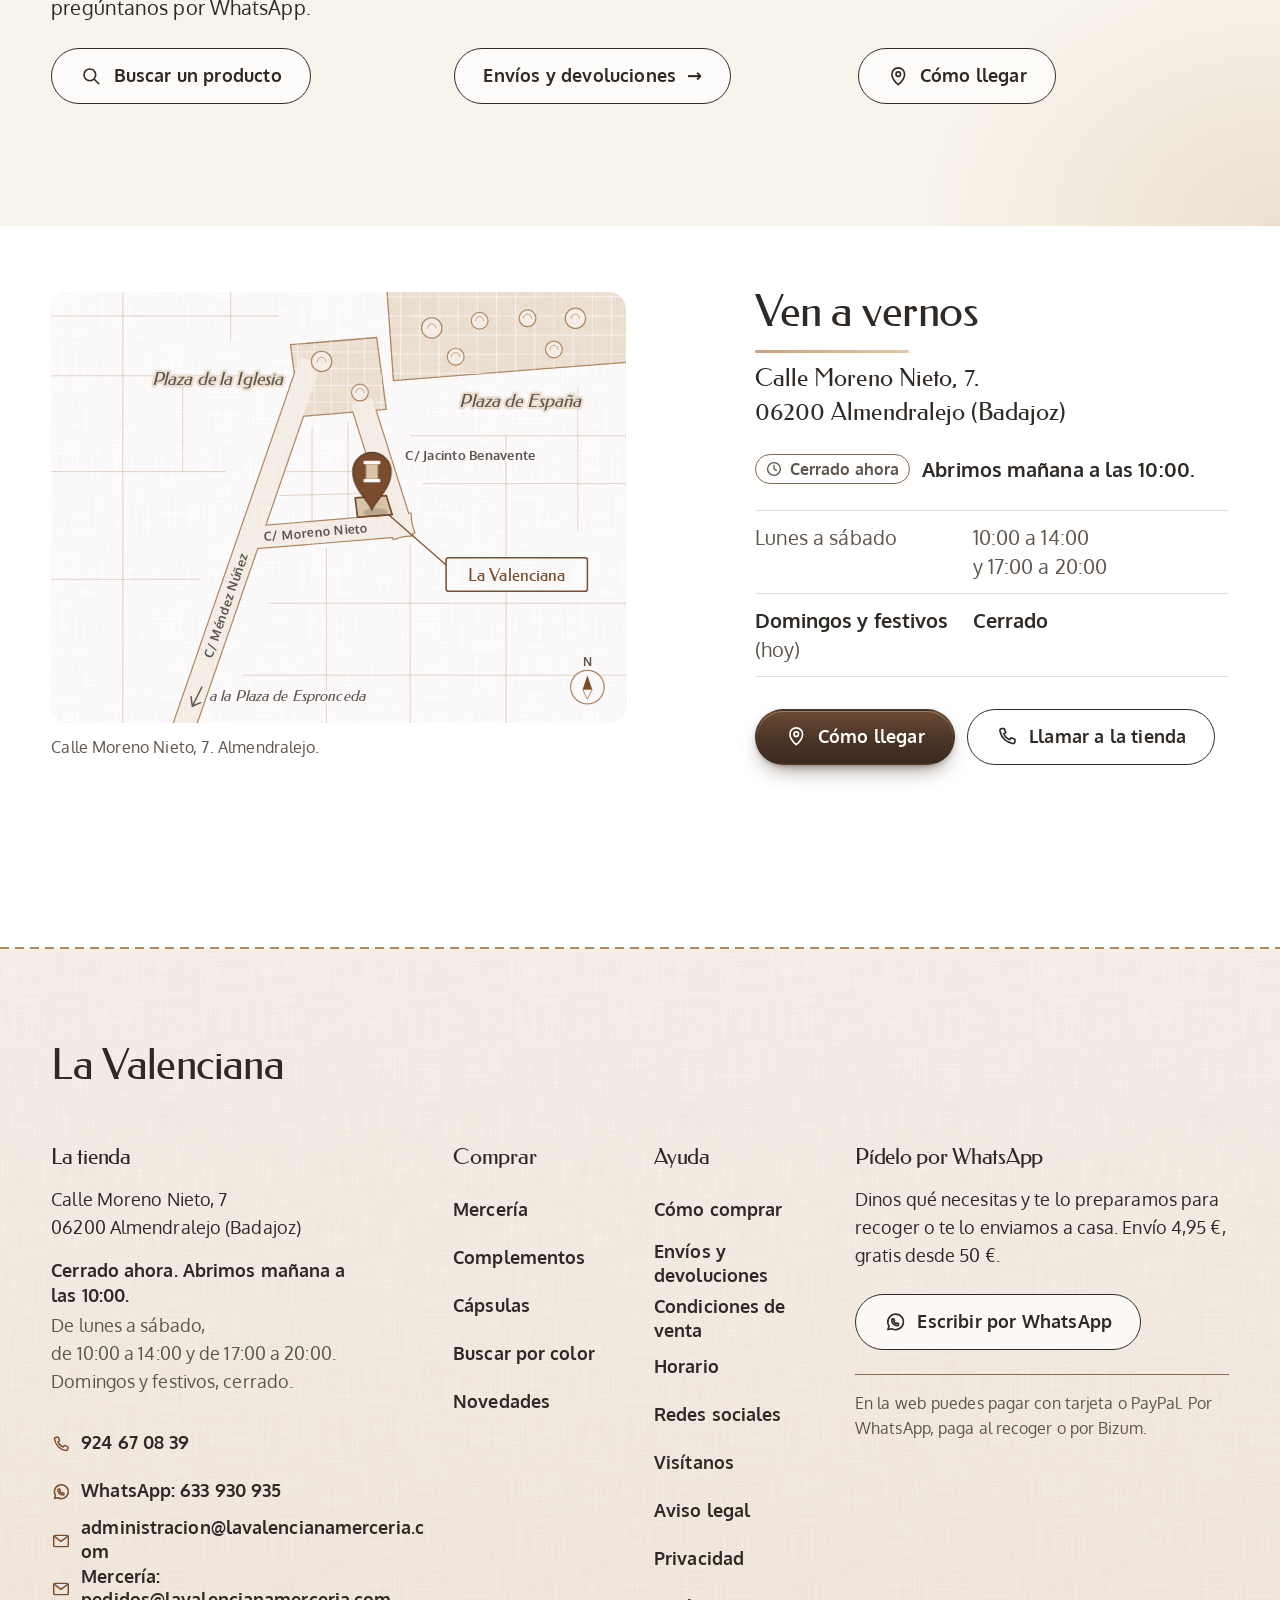
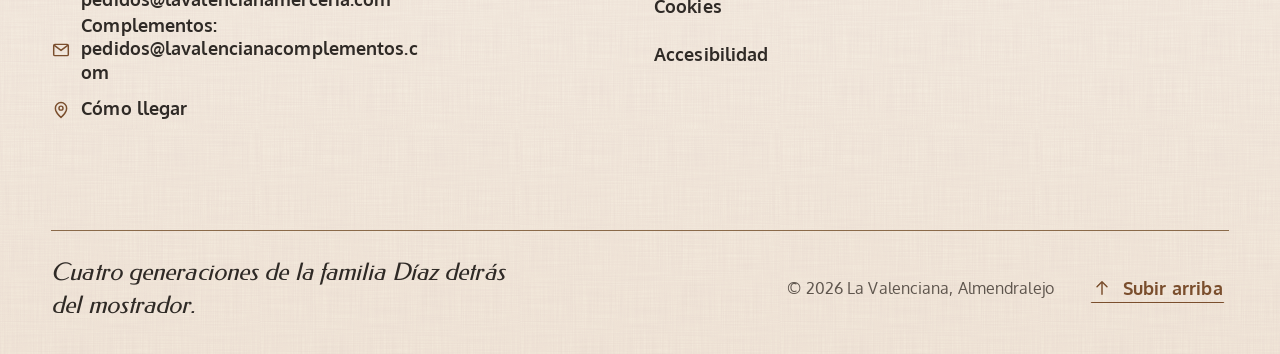
==== commit 1ccd7591: "Ovillo al entrar en cada tipo de hilo y al cambiar de color en la ficha Co-Authored-By: Claude Opus " ====
--- a/index.html
+++ b/index.html
@@ -14,9 +14,9 @@
 <link rel="icon" href="favicon.svg" type="image/svg+xml">
 <link rel="preload" href="assets/fonts/Federo.woff2" as="font" type="font/woff2" crossorigin>
 <link rel="preload" href="assets/fonts/Oxygen-400.woff2" as="font" type="font/woff2" crossorigin>
-<link rel="stylesheet" href="assets/fonts/fuentes.css?v=20261124a">
+<link rel="stylesheet" href="assets/fonts/fuentes.css?v=20261124b">
 <script>document.documentElement.className+=" js";</script>
-<link rel="stylesheet" href="assets/tienda/css/tokens.css?v=20261124a">
+<link rel="stylesheet" href="assets/tienda/css/tokens.css?v=20261124b">
 <link rel="stylesheet" href="assets/tienda/css/nucleo.css">
 <link rel="stylesheet" href="assets/tienda/css/cabecera.css">
 <link rel="stylesheet" href="assets/tienda/css/pie.css">
@@ -36,8 +36,8 @@
 <link rel="stylesheet" href="assets/tienda/css/colores.css">
 <link rel="stylesheet" href="assets/tienda/css/movimiento.css">
 <link rel="stylesheet" href="assets/tienda/css/fusion.css">
-<link rel="stylesheet" href="assets/tienda/css/hilos.css?v=20261124a">
-<link rel="stylesheet" href="assets/tienda/css/ovillo.css?v=20261124a">
+<link rel="stylesheet" href="assets/tienda/css/hilos.css?v=20261124b">
+<link rel="stylesheet" href="assets/tienda/css/ovillo.css?v=20261124b">
 <script type="application/ld+json">{"@context": "https://schema.org", "@type": "Store", "name": "La Valenciana", "description": "Mercería y complementos en Almendralejo", "url": "https://danielduranmoya-spec.github.io/web-la-valenciana/", "address": {"@type": "PostalAddress", "streetAddress": "Calle Moreno Nieto 7", "postalCode": "06200", "addressLocality": "Almendralejo", "addressRegion": "Badajoz", "addressCountry": "ES"}, "telephone": "+34924670839", "email": "administracion@lavalencianamerceria.com", "openingHoursSpecification": [{"@type": "OpeningHoursSpecification", "dayOfWeek": ["Monday", "Tuesday", "Wednesday", "Thursday", "Friday", "Saturday"], "opens": "10:00", "closes": "14:00"}, {"@type": "OpeningHoursSpecification", "dayOfWeek": ["Monday", "Tuesday", "Wednesday", "Thursday", "Friday", "Saturday"], "opens": "17:00", "closes": "20:00"}], "sameAs": ["https://www.instagram.com/_lavalenciana", "https://www.tiktok.com/@_lavalenciana_", "https://www.facebook.com/mercerialavalenciana/"]}</script>
 </head>
 <body>
@@ -50,38 +50,38 @@
 <div id="capa-cesta"></div>
 <div id="avisos" role="status" aria-live="polite" aria-atomic="true"></div>
 <div id="avisos-urgentes" role="alert" aria-live="assertive" aria-atomic="true"></div>
-<script src="assets/js/pago-config.js?v=20261124a"></script>
-<script src="assets/tienda/js/datos.js?v=20261124a"></script>
-<script src="assets/tienda/js/hilos.js?v=20261124a"></script>
-<script src="assets/js/supabase-config.js?v=20261124a"></script>
-<script src="assets/tienda/js/remoto.js?v=20261124a"></script>
-<script src="assets/tienda/js/util.js?v=20261124a"></script>
-<script src="assets/tienda/js/iconos.js?v=20261124a"></script>
-<script src="assets/tienda/js/tienda.js?v=20261124a"></script>
-<script src="assets/tienda/js/buscador.js?v=20261124a"></script>
-<script src="assets/tienda/js/rutas.js?v=20261124a"></script>
-<script src="assets/tienda/js/ilus.js?v=20261124a"></script>
-<script src="assets/tienda/js/ilus-complementos.js?v=20261124a"></script>
-<script src="assets/tienda/js/ilus-merceria.js?v=20261124a"></script>
-<script src="assets/tienda/js/mov.js?v=20261124a"></script>
-<script src="assets/tienda/js/tarjeta.js?v=20261124a"></script>
-<script src="assets/tienda/js/cabecera.js?v=20261124a"></script>
-<script src="assets/tienda/js/pie.js?v=20261124a"></script>
-<script src="assets/tienda/js/cesta.js?v=20261124a"></script>
-<script src="assets/tienda/js/vistas-portada-hero.js?v=20261124a"></script>
-<script src="assets/tienda/js/vistas-portada-caja.js?v=20261124a"></script>
-<script src="assets/tienda/js/vistas-portada-secciones.js?v=20261124a"></script>
-<script src="assets/tienda/js/vistas-paginas.js?v=20261124a"></script>
-<script src="assets/tienda/js/vistas-colores.js?v=20261124a"></script>
-<script src="assets/tienda/js/vistas-categoria.js?v=20261124a"></script>
-<script src="assets/tienda/js/vistas-producto.js?v=20261124a"></script>
-<script src="assets/tienda/js/vistas-hilos.js?v=20261124a"></script>
-<script src="assets/tienda/js/pago.js?v=20261124a"></script>
-<script src="assets/tienda/js/vistas-pedido.js?v=20261124a"></script>
-<script src="assets/tienda/js/efectos.js?v=20261124a"></script>
-<script src="assets/tienda/js/buscador-flotante.js?v=20261124a"></script>
-<script src="assets/tienda/js/flotantes.js?v=20261124a"></script>
-<script src="assets/tienda/js/ovillo.js?v=20261124a"></script>
-<script src="assets/tienda/js/arranque.js?v=20261124a"></script>
+<script src="assets/js/pago-config.js?v=20261124b"></script>
+<script src="assets/tienda/js/datos.js?v=20261124b"></script>
+<script src="assets/tienda/js/hilos.js?v=20261124b"></script>
+<script src="assets/js/supabase-config.js?v=20261124b"></script>
+<script src="assets/tienda/js/remoto.js?v=20261124b"></script>
+<script src="assets/tienda/js/util.js?v=20261124b"></script>
+<script src="assets/tienda/js/iconos.js?v=20261124b"></script>
+<script src="assets/tienda/js/tienda.js?v=20261124b"></script>
+<script src="assets/tienda/js/buscador.js?v=20261124b"></script>
+<script src="assets/tienda/js/rutas.js?v=20261124b"></script>
+<script src="assets/tienda/js/ilus.js?v=20261124b"></script>
+<script src="assets/tienda/js/ilus-complementos.js?v=20261124b"></script>
+<script src="assets/tienda/js/ilus-merceria.js?v=20261124b"></script>
+<script src="assets/tienda/js/mov.js?v=20261124b"></script>
+<script src="assets/tienda/js/tarjeta.js?v=20261124b"></script>
+<script src="assets/tienda/js/cabecera.js?v=20261124b"></script>
+<script src="assets/tienda/js/pie.js?v=20261124b"></script>
+<script src="assets/tienda/js/cesta.js?v=20261124b"></script>
+<script src="assets/tienda/js/vistas-portada-hero.js?v=20261124b"></script>
+<script src="assets/tienda/js/vistas-portada-caja.js?v=20261124b"></script>
+<script src="assets/tienda/js/vistas-portada-secciones.js?v=20261124b"></script>
+<script src="assets/tienda/js/vistas-paginas.js?v=20261124b"></script>
+<script src="assets/tienda/js/vistas-colores.js?v=20261124b"></script>
+<script src="assets/tienda/js/vistas-categoria.js?v=20261124b"></script>
+<script src="assets/tienda/js/vistas-producto.js?v=20261124b"></script>
+<script src="assets/tienda/js/vistas-hilos.js?v=20261124b"></script>
+<script src="assets/tienda/js/pago.js?v=20261124b"></script>
+<script src="assets/tienda/js/vistas-pedido.js?v=20261124b"></script>
+<script src="assets/tienda/js/efectos.js?v=20261124b"></script>
+<script src="assets/tienda/js/buscador-flotante.js?v=20261124b"></script>
+<script src="assets/tienda/js/flotantes.js?v=20261124b"></script>
+<script src="assets/tienda/js/ovillo.js?v=20261124b"></script>
+<script src="assets/tienda/js/arranque.js?v=20261124b"></script>
 </body>
 </html>
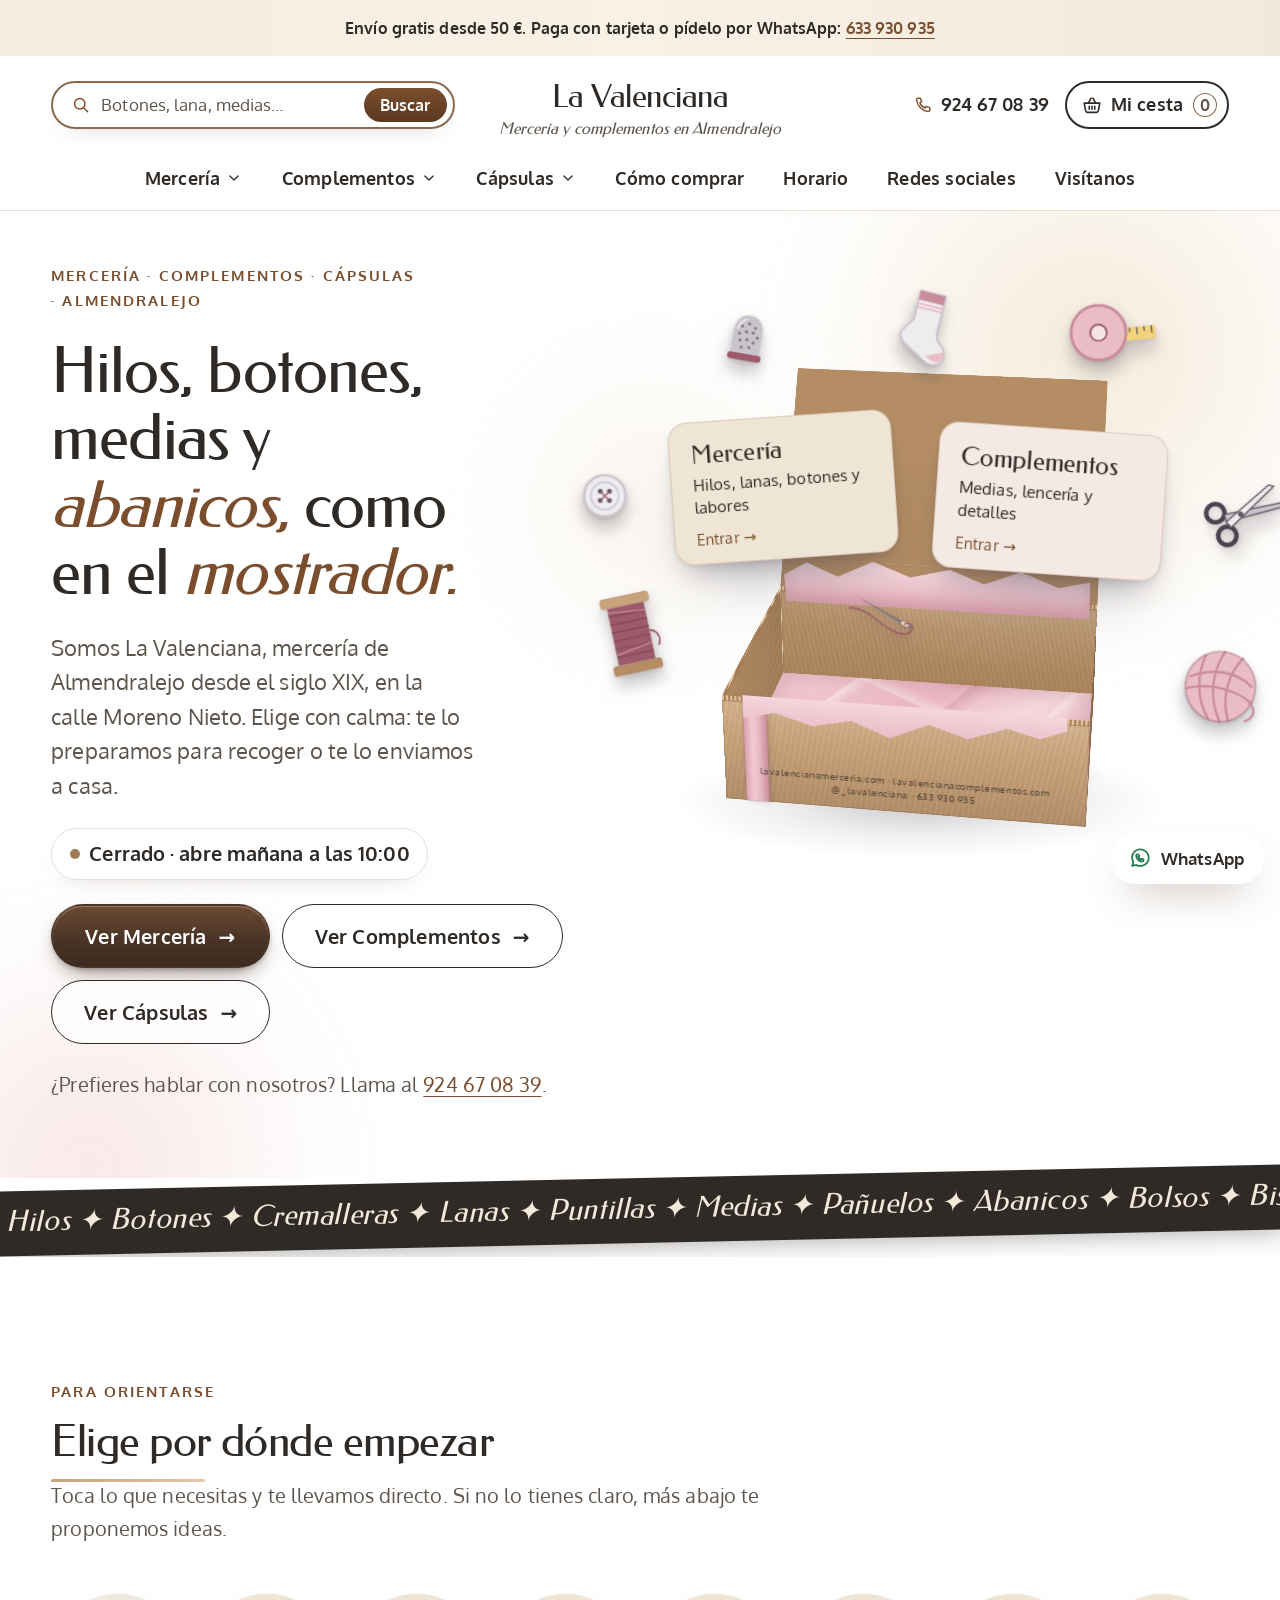
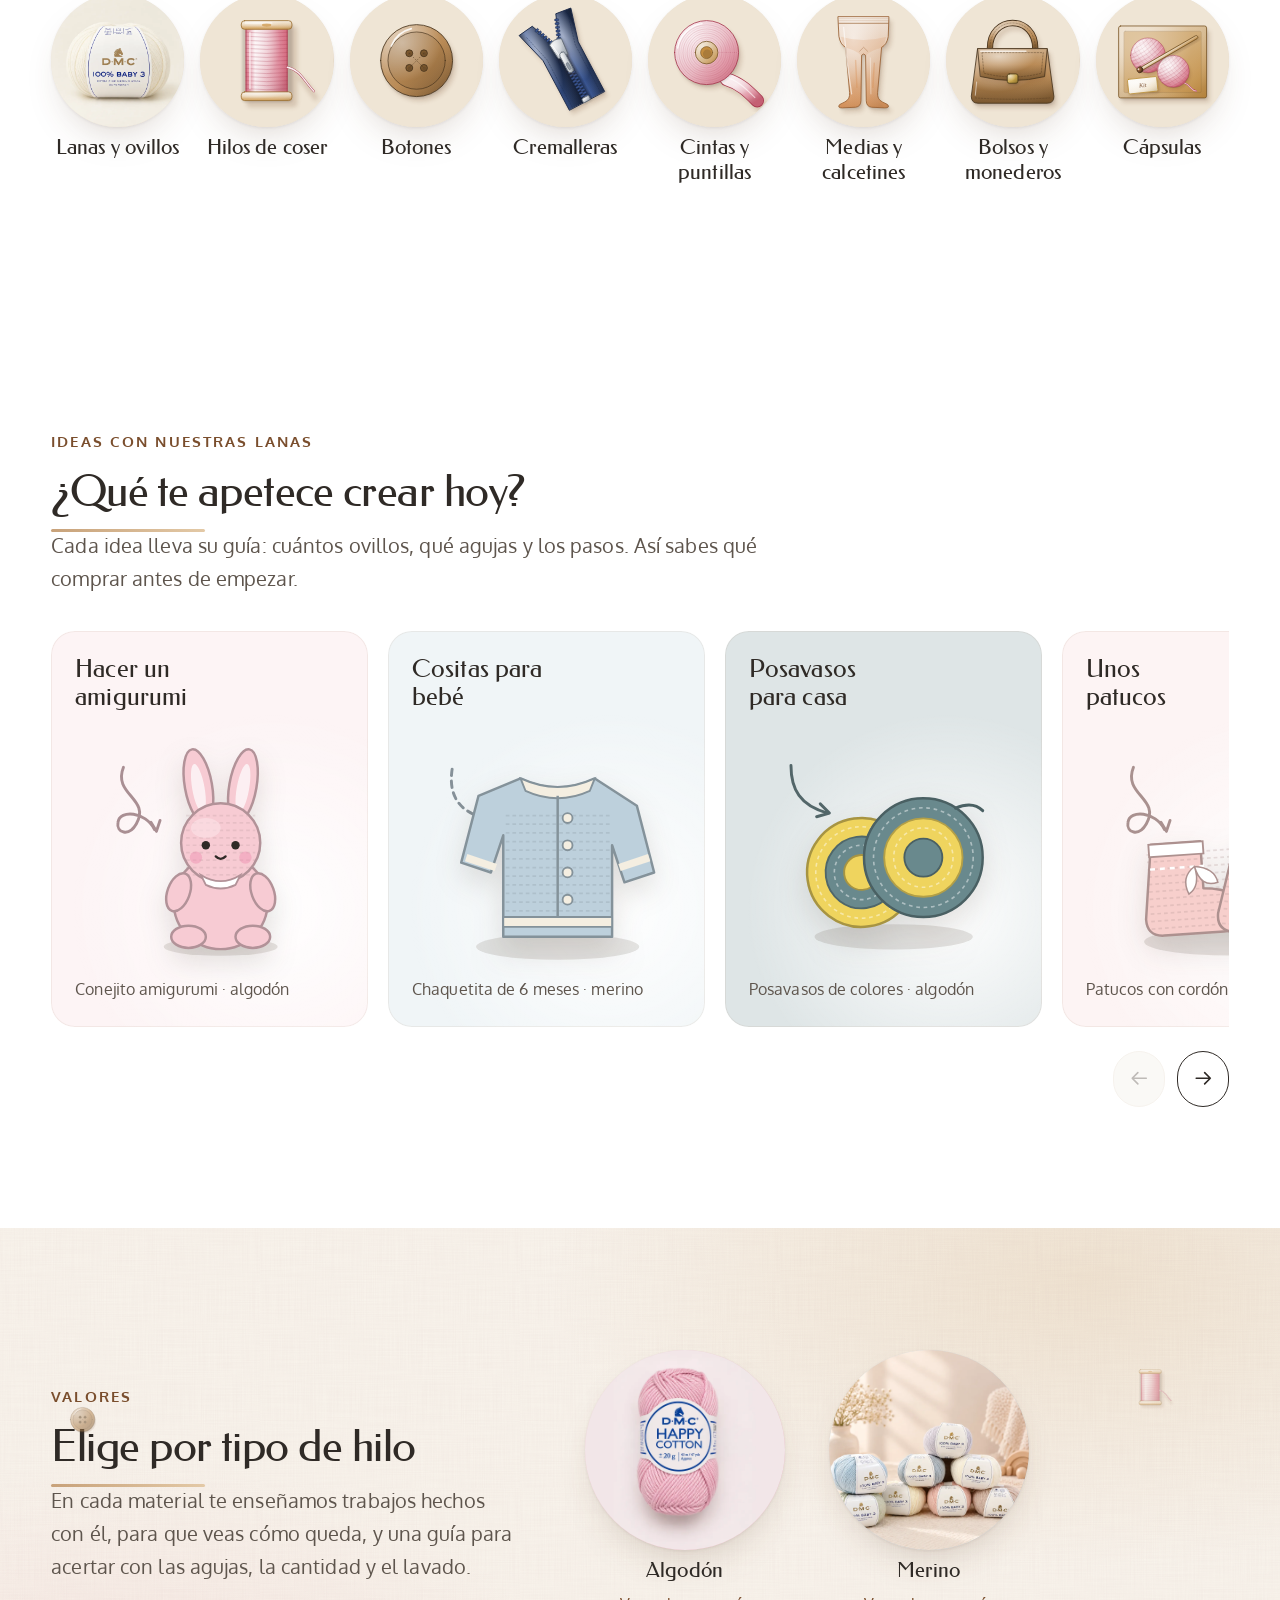
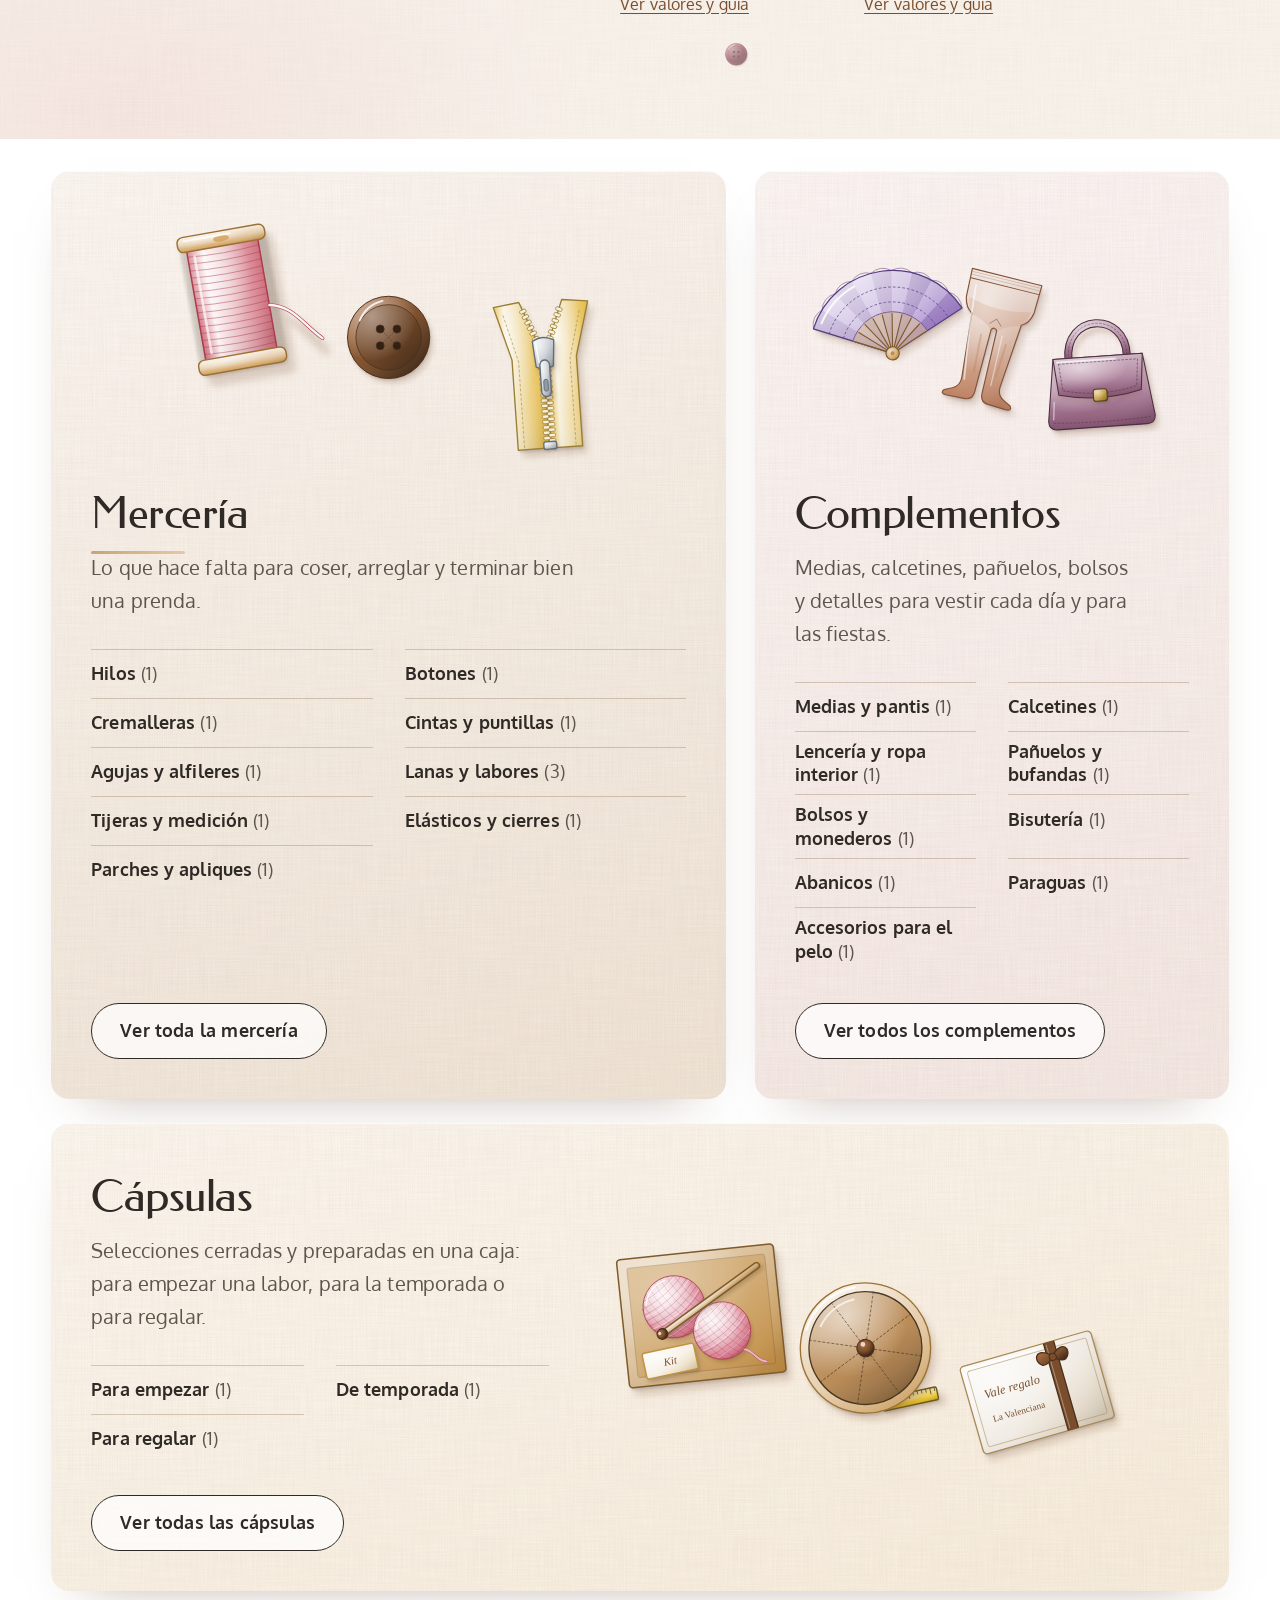
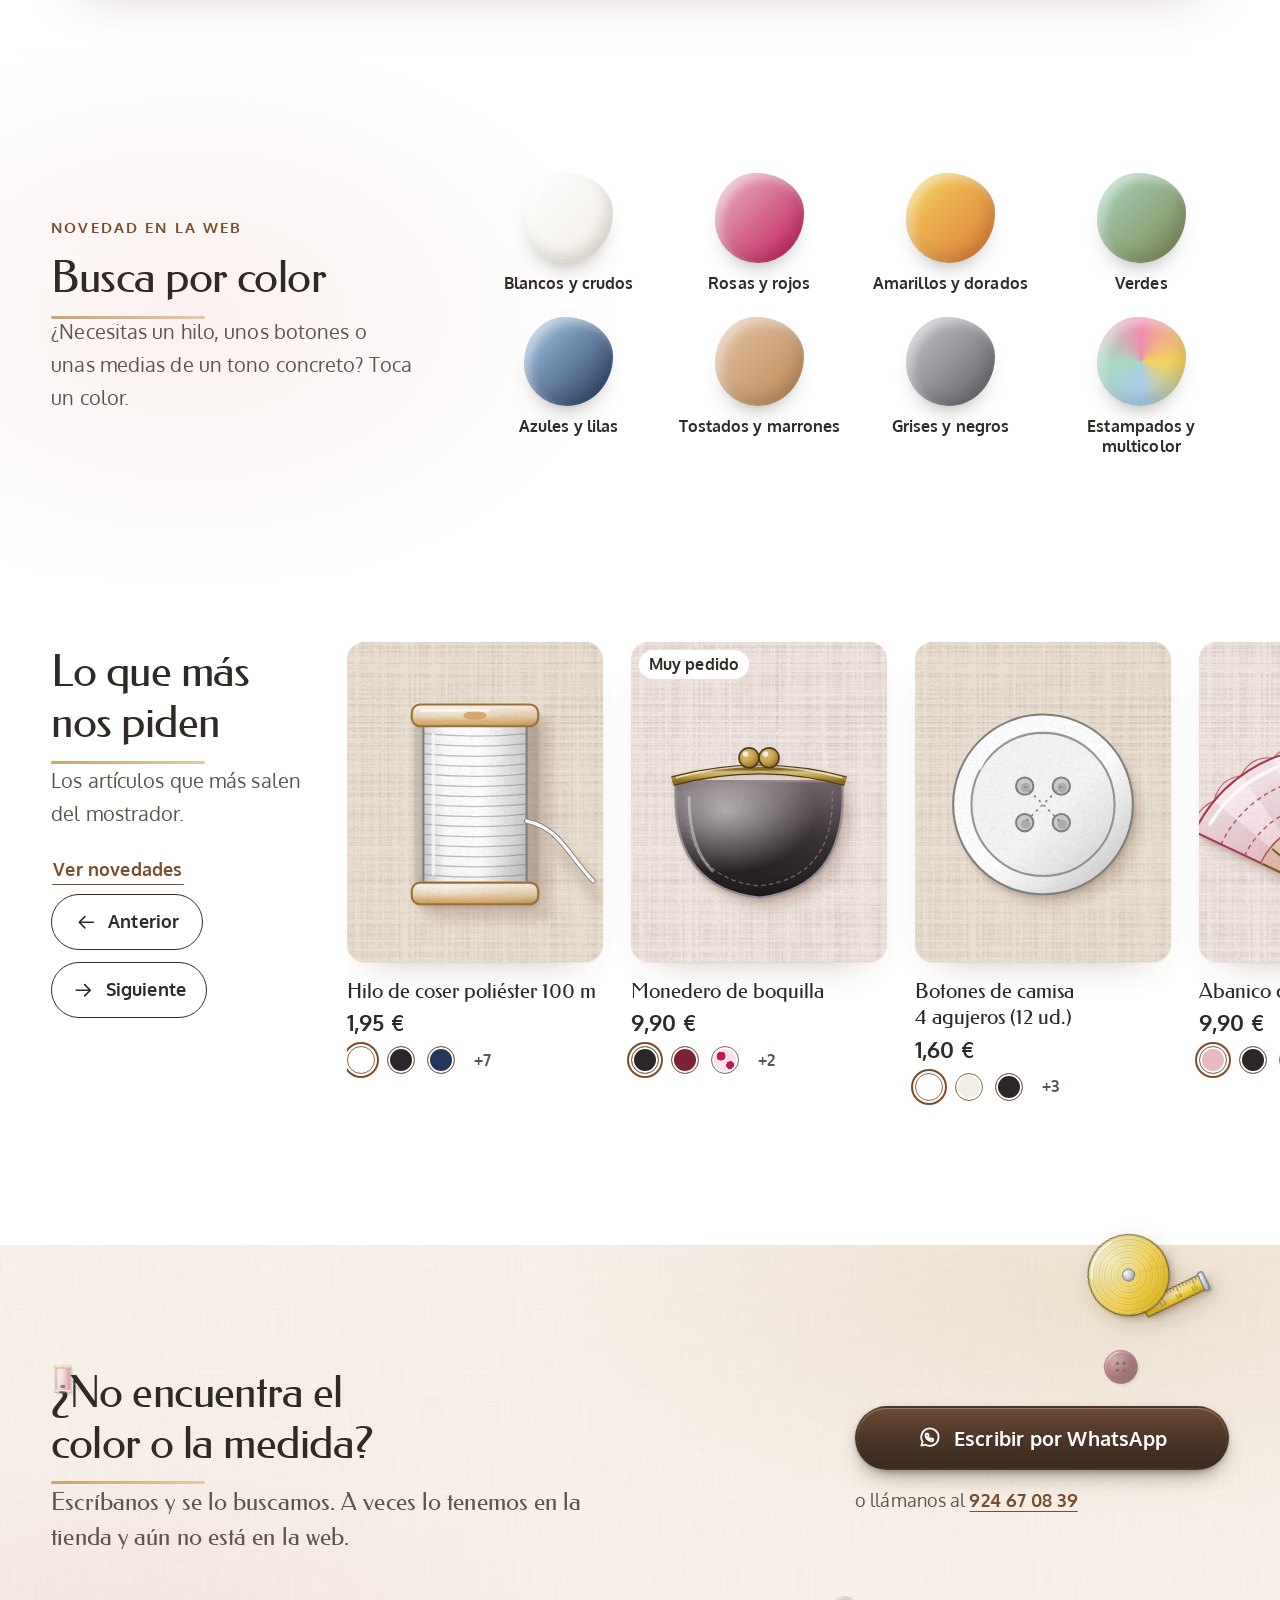
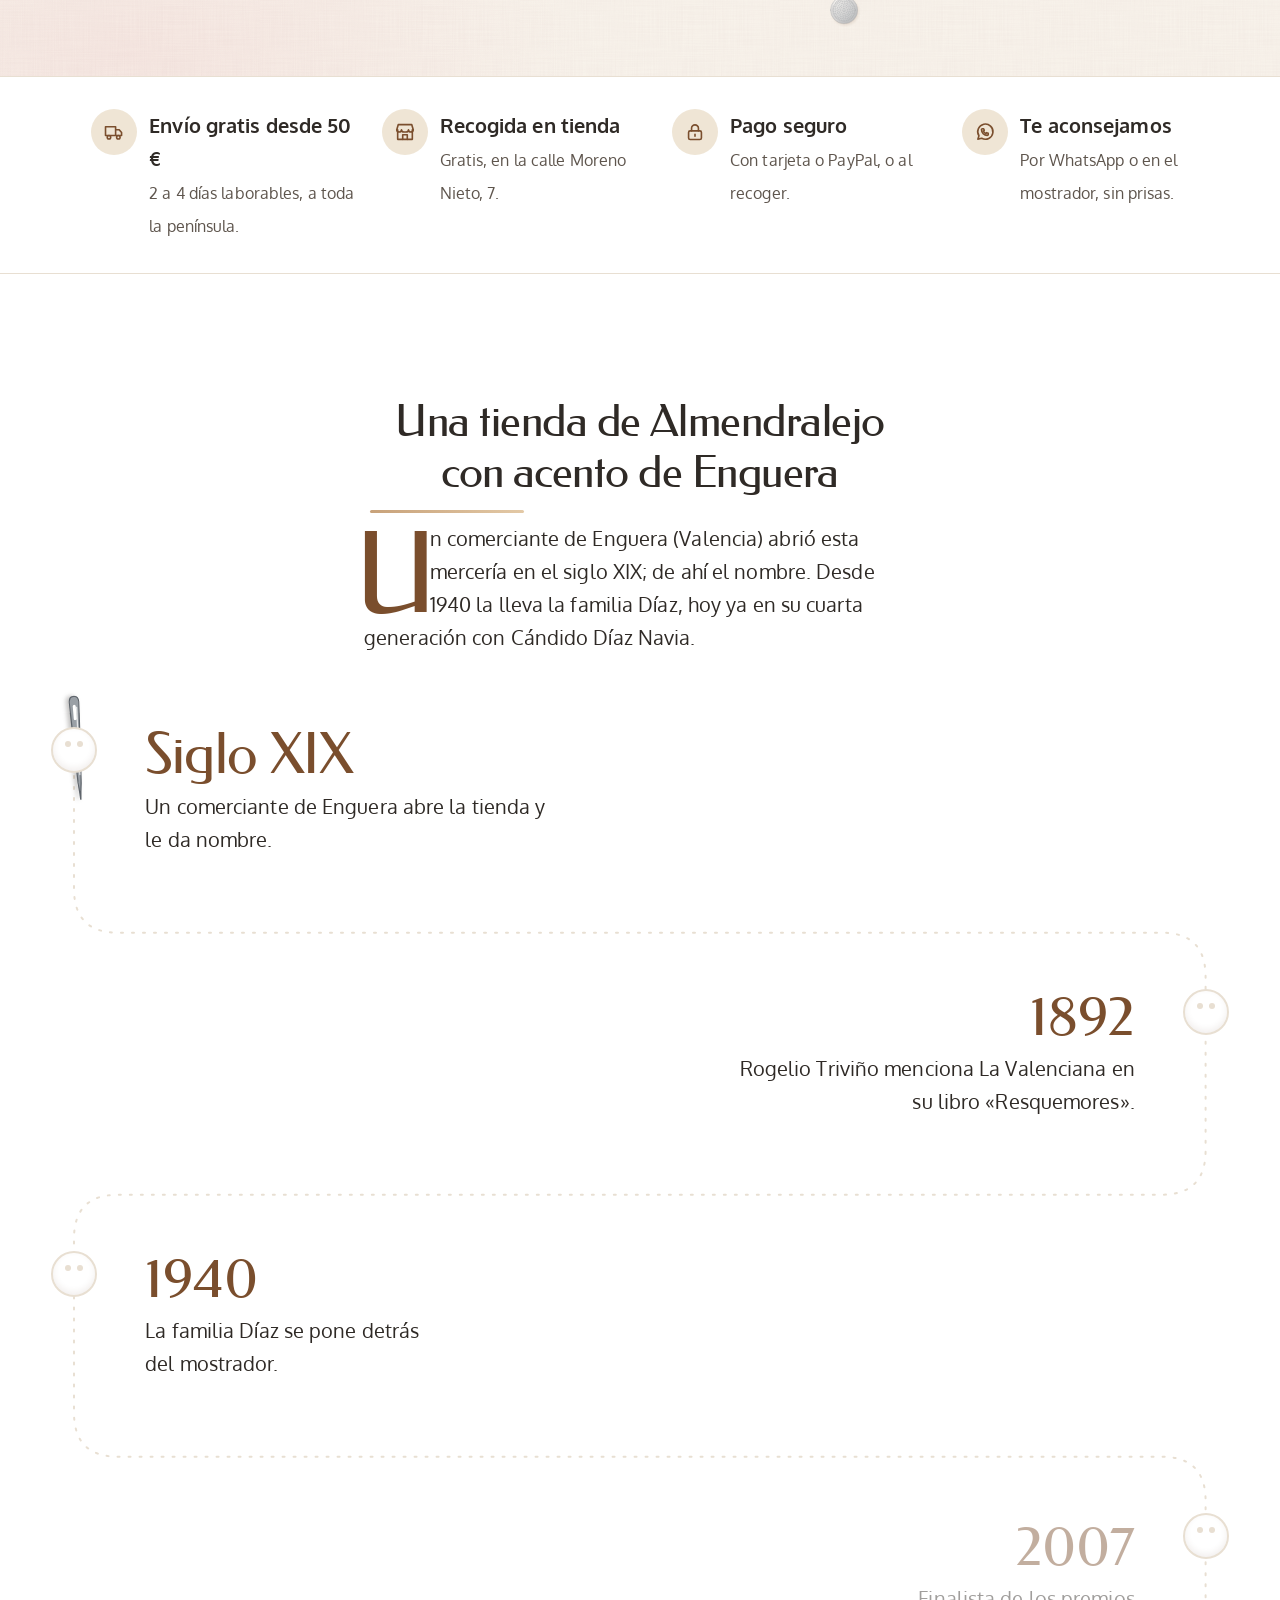
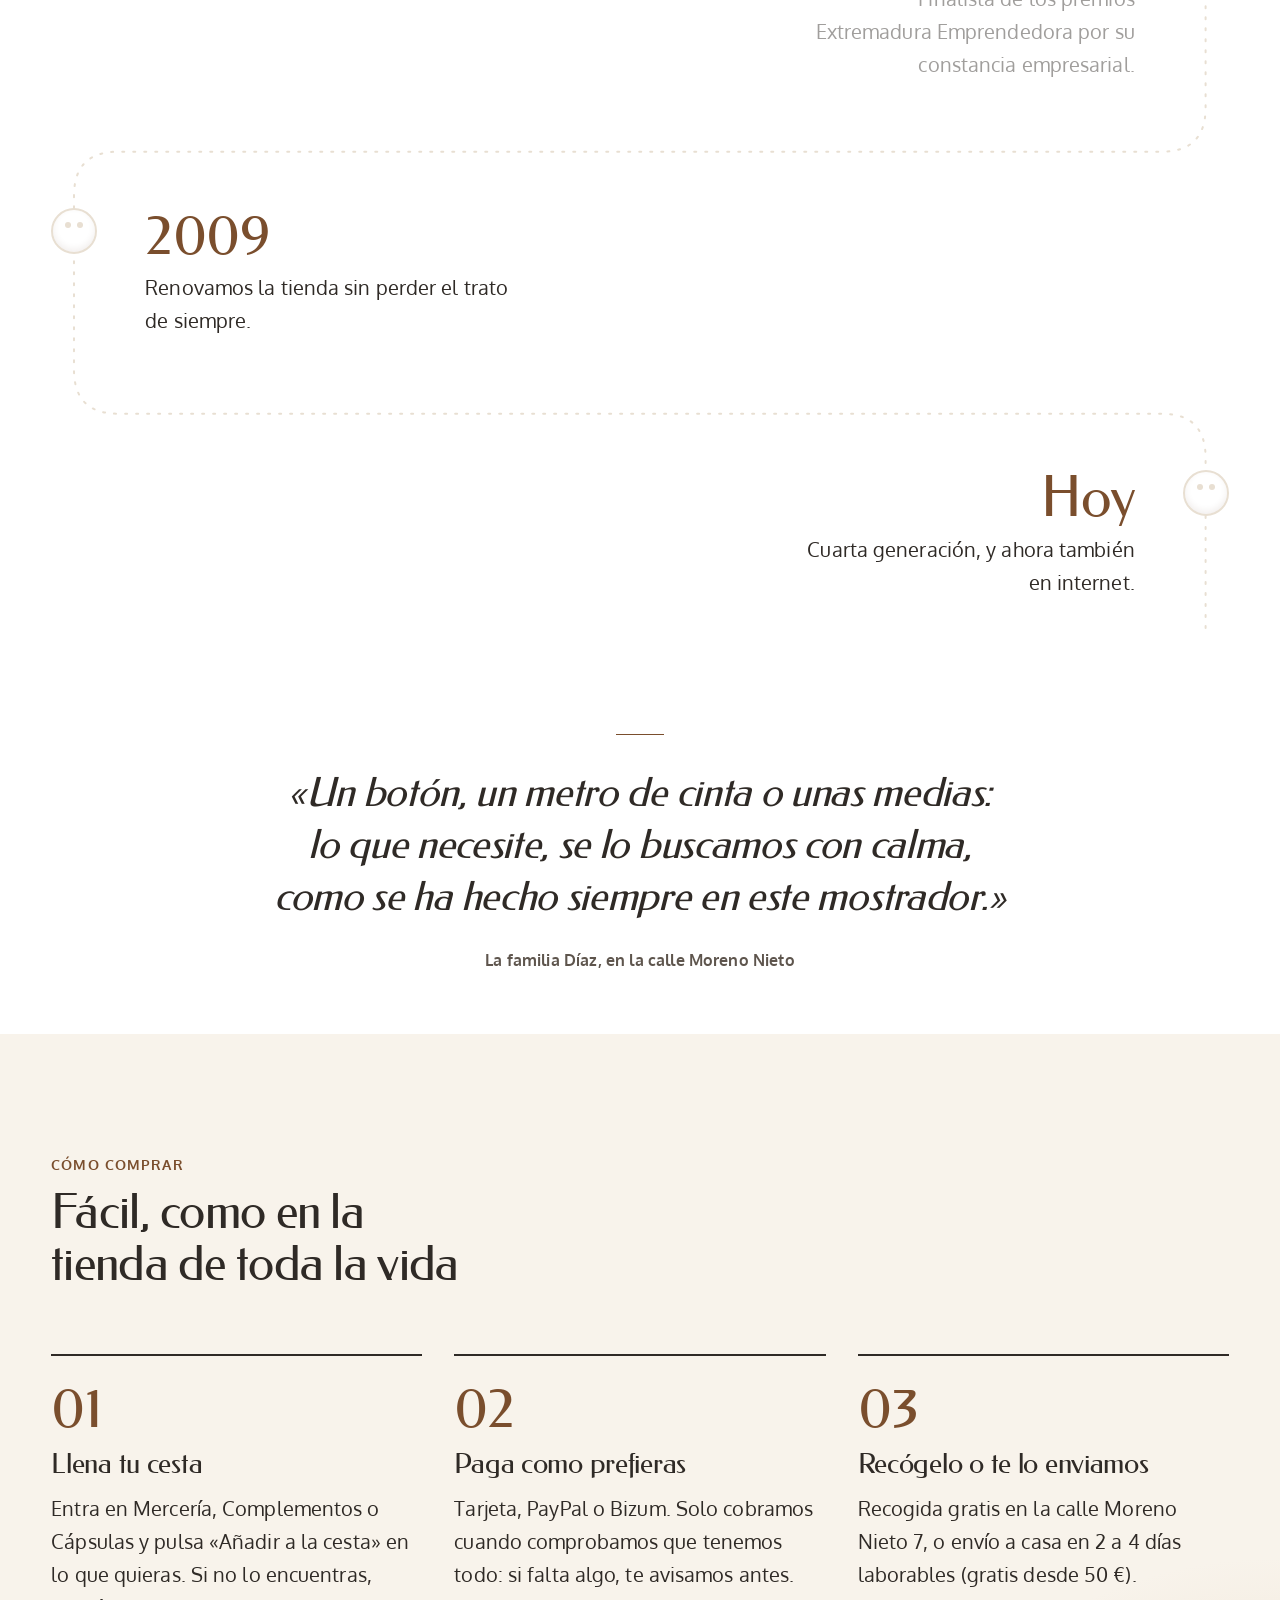
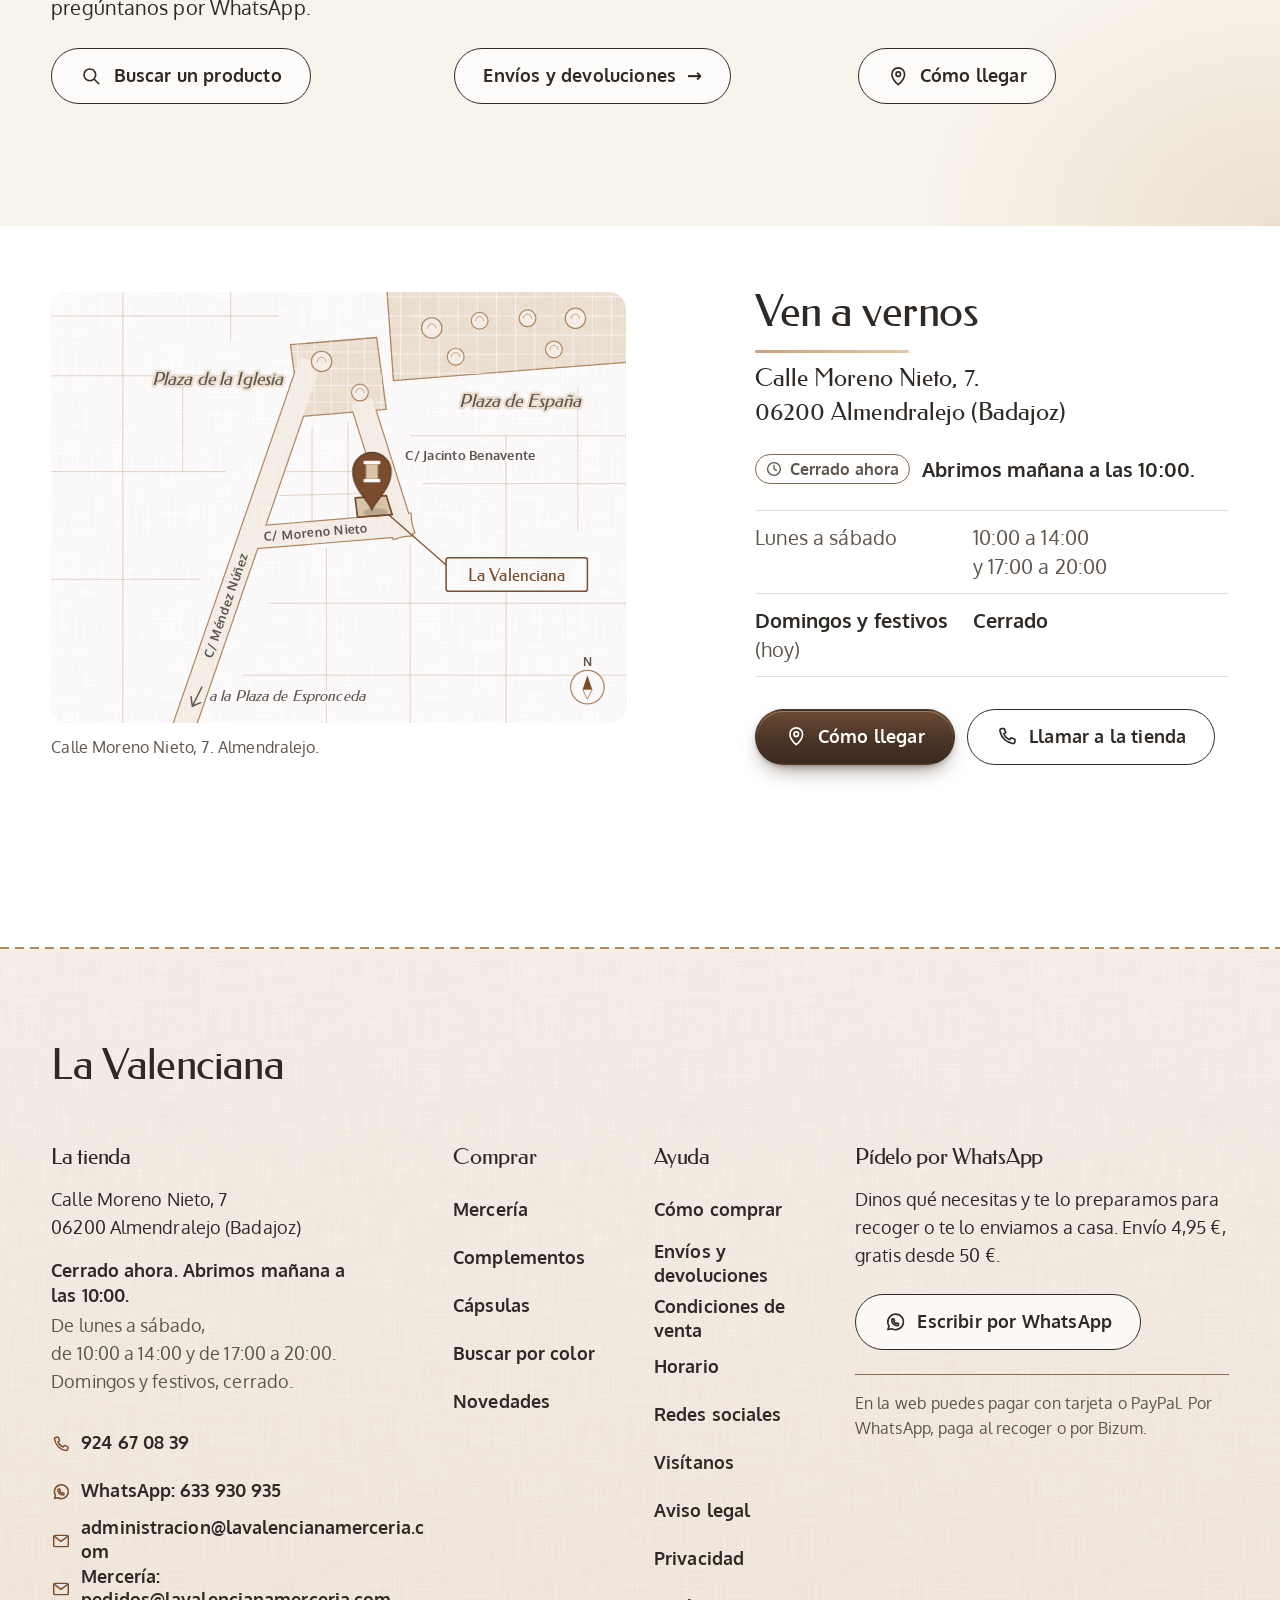
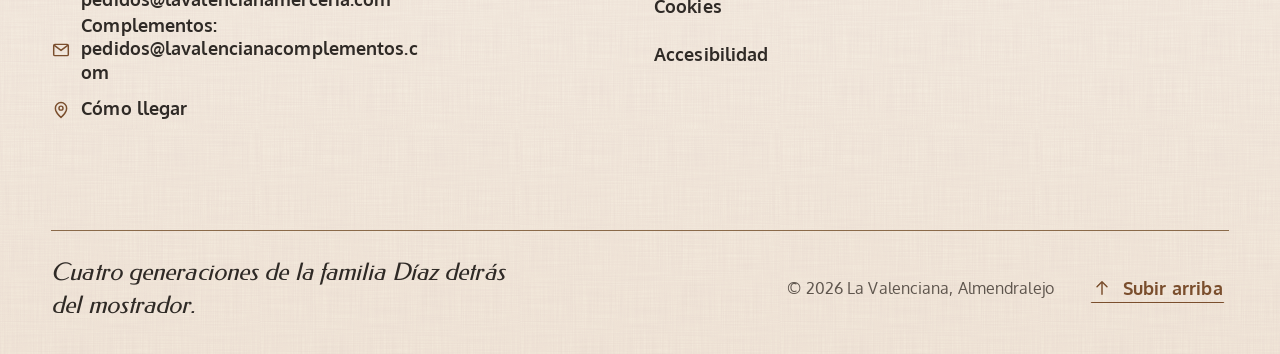
==== commit 8612b285: "Pantalla de carga con ovillo y ficha de producto a prueba de enlaces raros y conexión lenta - index." ====
--- a/index.html
+++ b/index.html
@@ -4,7 +4,7 @@
 <meta charset="utf-8">
 <meta name="viewport" content="width=device-width, initial-scale=1, viewport-fit=cover">
 <title>La Valenciana · Mercería y complementos en Almendralejo</title>
-<meta name="description" content="Mercería y complementos en la calle Moreno Nieto de Almendralejo. Hilos, botones, lanas, medias, bolsos y abanicos. Pide en la web y paga con tarjeta, o por WhatsApp.">
+<meta name="description" content="Mercería y complementos en la calle Moreno Nieto de Almendralejo. Hilos, botones, lanas, medias, bolsos y abanicos. Pida en la web y pague con tarjeta, o por WhatsApp.">
 <meta name="theme-color" content="#FFFFFF">
 <meta name="color-scheme" content="light">
 <meta property="og:title" content="La Valenciana · Mercería y complementos en Almendralejo">
@@ -12,76 +12,150 @@
 <meta property="og:type" content="website">
 <meta property="og:locale" content="es_ES">
 <link rel="icon" href="favicon.svg" type="image/svg+xml">
-<link rel="preload" href="assets/fonts/Federo.woff2" as="font" type="font/woff2" crossorigin>
-<link rel="preload" href="assets/fonts/Oxygen-400.woff2" as="font" type="font/woff2" crossorigin>
-<link rel="stylesheet" href="assets/fonts/fuentes.css?v=20261124b">
+<link rel="preload" href="assets/fonts/PlayfairDisplay.woff2" as="font" type="font/woff2" crossorigin>
+<link rel="preload" href="assets/fonts/Jost.woff2" as="font" type="font/woff2" crossorigin>
+<link rel="stylesheet" href="assets/fonts/fuentes.css">
 <script>document.documentElement.className+=" js";</script>
-<link rel="stylesheet" href="assets/tienda/css/tokens.css?v=20261124b">
-<link rel="stylesheet" href="assets/tienda/css/nucleo.css">
-<link rel="stylesheet" href="assets/tienda/css/cabecera.css">
-<link rel="stylesheet" href="assets/tienda/css/pie.css">
-<link rel="stylesheet" href="assets/tienda/css/portada-hero.css">
-<link rel="stylesheet" href="assets/tienda/css/caja.css">
-<link rel="stylesheet" href="assets/tienda/css/caja-original.css">
-<link rel="stylesheet" href="assets/tienda/css/portada.css">
-<link rel="stylesheet" href="assets/tienda/css/paginas.css">
-<link rel="stylesheet" href="assets/tienda/css/tarjeta.css">
-<link rel="stylesheet" href="assets/tienda/css/listado.css">
-<link rel="stylesheet" href="assets/tienda/css/ficha.css">
-<link rel="stylesheet" href="assets/tienda/css/cesta.css">
-<link rel="stylesheet" href="assets/tienda/css/pedido.css">
-<link rel="stylesheet" href="assets/tienda/css/ilustraciones.css">
-<link rel="stylesheet" href="assets/tienda/css/tema.css">
-<link rel="stylesheet" href="assets/tienda/css/efectos.css">
-<link rel="stylesheet" href="assets/tienda/css/colores.css">
-<link rel="stylesheet" href="assets/tienda/css/movimiento.css">
-<link rel="stylesheet" href="assets/tienda/css/fusion.css">
-<link rel="stylesheet" href="assets/tienda/css/hilos.css?v=20261124b">
-<link rel="stylesheet" href="assets/tienda/css/ovillo.css?v=20261124b">
+<style id="lv-carga-estilo">
+/* Pantalla de carga: va en línea para verse antes de que lleguen las hojas de estilo y los scripts */
+.lv-carga{position:fixed;inset:0;z-index:9999;display:flex;align-items:center;justify-content:center;padding:24px 16px;
+  background:#FFFFFF radial-gradient(ellipse at 50% 42%,#F8F3EB 0,#F8F3EB 22%,rgba(248,243,235,0) 62%);
+  color:#2F2A26;font-family:"Jost","Helvetica Neue",system-ui,-apple-system,"Segoe UI",Roboto,sans-serif;text-align:center;
+  transition:opacity .45s ease,visibility 0s linear .45s}
+.lv-carga__in{display:flex;flex-direction:column;align-items:center;gap:14px;max-width:22rem;opacity:0;animation:lvc-aparece .5s ease .35s forwards}
+.lv-carga__ovillo{width:132px;height:112px;overflow:visible}
+.lv-carga__bola{transform-origin:60px 58px;animation:lvc-gira 2.6s ease-in-out infinite}
+.lv-carga__hebra{stroke-dasharray:150;stroke-dashoffset:150;animation:lvc-hebra 2.6s ease-in-out infinite}
+.lv-carga__aguja{transform-origin:118px 78px;animation:lvc-aguja 2.6s ease-in-out infinite}
+.lv-carga__marca{margin:4px 0 0;font:400 1.75rem/1.1 "Playfair Display","Federo","Iowan Old Style",Georgia,serif;letter-spacing:.01em}
+.lv-carga__filete{width:56px;height:2px;border-radius:2px;background:linear-gradient(90deg,#C8A27A,#7A4E2D);overflow:hidden;position:relative}
+.lv-carga__filete::after{content:"";position:absolute;inset:0;background:#F8F3EB;transform:translateX(-100%);animation:lvc-filete 1.6s ease-in-out infinite}
+.lv-carga__txt{margin:0;font-size:1rem;line-height:1.5;color:#5E554D;min-height:3em}
+.lv-carga__txt a{color:#7A4E2D;font-weight:600;text-underline-offset:3px}
+.lv-carga__lento{display:none}
+.lv-carga.es-lenta .lv-carga__normal{display:none}
+.lv-carga.es-lenta .lv-carga__lento{display:inline}
+html.lv-cargada .lv-carga{opacity:0;visibility:hidden;pointer-events:none}
+@keyframes lvc-aparece{to{opacity:1}}
+@keyframes lvc-gira{0%{transform:rotate(0)}50%{transform:rotate(-14deg)}100%{transform:rotate(0)}}
+@keyframes lvc-hebra{0%{stroke-dashoffset:150}55%{stroke-dashoffset:0}100%{stroke-dashoffset:-150}}
+@keyframes lvc-aguja{0%,100%{transform:translateX(0) rotate(0)}50%{transform:translateX(-6px) rotate(-6deg)}}
+@keyframes lvc-filete{0%{transform:translateX(-100%)}60%,100%{transform:translateX(100%)}}
+@media (prefers-reduced-motion:reduce){.lv-carga__bola,.lv-carga__hebra,.lv-carga__aguja,.lv-carga__filete::after{animation:none}.lv-carga__hebra{stroke-dashoffset:0}.lv-carga__in{animation-duration:.01s}}
+@media print{.lv-carga{display:none}}
+html:not(.js) .lv-carga{display:none}
+</style>
 <script type="application/ld+json">{"@context": "https://schema.org", "@type": "Store", "name": "La Valenciana", "description": "Mercería y complementos en Almendralejo", "url": "https://danielduranmoya-spec.github.io/web-la-valenciana/", "address": {"@type": "PostalAddress", "streetAddress": "Calle Moreno Nieto 7", "postalCode": "06200", "addressLocality": "Almendralejo", "addressRegion": "Badajoz", "addressCountry": "ES"}, "telephone": "+34924670839", "email": "administracion@lavalencianamerceria.com", "openingHoursSpecification": [{"@type": "OpeningHoursSpecification", "dayOfWeek": ["Monday", "Tuesday", "Wednesday", "Thursday", "Friday", "Saturday"], "opens": "10:00", "closes": "14:00"}, {"@type": "OpeningHoursSpecification", "dayOfWeek": ["Monday", "Tuesday", "Wednesday", "Thursday", "Friday", "Saturday"], "opens": "17:00", "closes": "20:00"}], "sameAs": ["https://www.instagram.com/_lavalenciana", "https://www.tiktok.com/@_lavalenciana_", "https://www.facebook.com/mercerialavalenciana/"]}</script>
 </head>
 <body>
+<div class="lv-carga" id="lv-carga" role="status" aria-live="polite">
+  <div class="lv-carga__in">
+    <svg class="lv-carga__ovillo" viewBox="0 0 140 112" aria-hidden="true">
+      <ellipse cx="62" cy="102" rx="34" ry="5" fill="#2F2A26" opacity=".08"/>
+      <path class="lv-carga__hebra" d="M88 80 C104 96 112 70 126 86 S134 104 120 104" fill="none" stroke="#7A4E2D" stroke-width="2" stroke-linecap="round"/>
+      <g class="lv-carga__bola">
+        <circle cx="60" cy="58" r="38" fill="#C8A27A"/>
+        <g fill="none" stroke="#9E7A55" stroke-width="2.2" stroke-linecap="round">
+          <path d="M26 46 C44 34 78 30 96 44"/>
+          <path d="M23 60 C44 46 82 42 98 58"/>
+          <path d="M27 76 C48 62 82 58 95 72"/>
+          <path d="M40 90 C56 80 78 78 86 86"/>
+        </g>
+        <g fill="none" stroke="#7A4E2D" stroke-width="2" stroke-linecap="round" opacity=".75">
+          <path d="M46 22 C34 42 36 76 52 95"/>
+          <path d="M66 20 C52 44 54 76 70 96"/>
+        </g>
+        <path d="M38 34 C46 26 56 23 64 23" fill="none" stroke="#F8F3EB" stroke-width="3" stroke-linecap="round" opacity=".7"/>
+      </g>
+      <g class="lv-carga__aguja">
+        <line x1="92" y1="16" x2="128" y2="94" stroke="#7A4E2D" stroke-width="3" stroke-linecap="round"/>
+        <circle cx="91" cy="14" r="4.5" fill="#5A3820"/>
+      </g>
+    </svg>
+    <p class="lv-carga__marca">La Valenciana</p>
+    <span class="lv-carga__filete" aria-hidden="true"></span>
+    <p class="lv-carga__txt"><span class="lv-carga__normal">Preparando la tienda…</span><span class="lv-carga__lento">Tu conexión va un poco lenta. Un momento, ya casi está.<span id="lv-carga-ayuda" hidden><br>¿Tarda mucho? Llámanos al <a href="tel:+34924670839">924&nbsp;67&nbsp;08&nbsp;39</a>.</span></span></p>
+  </div>
+</div>
+<script>
+/* Pantalla de carga: se quita cuando la tienda avisa de que está lista (lv:listo). Si la conexión va lenta,
+   cambia el mensaje; y por si algo falla, nunca se queda más de 25 s. */
+(function(){
+  var d = document, h = d.documentElement, c = d.getElementById("lv-carga"), fin = false;
+  var t1 = setTimeout(function(){ c.classList.add("es-lenta"); }, 4000);
+  var t2 = setTimeout(function(){ var a = d.getElementById("lv-carga-ayuda"); if (a) a.hidden = false; }, 12000);
+  function quitar(){
+    if (fin) return; fin = true; clearTimeout(t1); clearTimeout(t2); clearTimeout(t3);
+    h.classList.add("lv-cargada"); c.removeAttribute("role");
+    setTimeout(function(){ if (c.parentNode) c.parentNode.removeChild(c); }, 600);
+  }
+  var t3 = setTimeout(quitar, 25000);
+  d.addEventListener("lv:listo", quitar);
+  window.LV_quitarCarga = quitar;
+})();
+</script>
+<!-- hojas de estilo después de la pantalla de carga: así esta se ve aunque la conexión vaya lenta -->
+<link rel="stylesheet" href="assets/tienda/css/tokens.css?v=20261125a">
+<link rel="stylesheet" href="assets/tienda/css/nucleo.css?v=20261125a">
+<link rel="stylesheet" href="assets/tienda/css/cabecera.css?v=20261125a">
+<link rel="stylesheet" href="assets/tienda/css/pie.css?v=20261125a">
+<link rel="stylesheet" href="assets/tienda/css/portada-hero.css?v=20261125a">
+<link rel="stylesheet" href="assets/tienda/css/caja.css?v=20261125a">
+<link rel="stylesheet" href="assets/tienda/css/caja-original.css?v=20261125a">
+<link rel="stylesheet" href="assets/tienda/css/portada.css?v=20261125a">
+<link rel="stylesheet" href="assets/tienda/css/paginas.css?v=20261125a">
+<link rel="stylesheet" href="assets/tienda/css/tarjeta.css?v=20261125a">
+<link rel="stylesheet" href="assets/tienda/css/listado.css?v=20261125a">
+<link rel="stylesheet" href="assets/tienda/css/ficha.css?v=20261125a">
+<link rel="stylesheet" href="assets/tienda/css/cesta.css?v=20261125a">
+<link rel="stylesheet" href="assets/tienda/css/pedido.css?v=20261125a">
+<link rel="stylesheet" href="assets/tienda/css/ilustraciones.css?v=20261125a">
+<link rel="stylesheet" href="assets/tienda/css/tema.css?v=20261125a">
+<link rel="stylesheet" href="assets/tienda/css/efectos.css?v=20261125a">
+<link rel="stylesheet" href="assets/tienda/css/colores.css?v=20261125a">
+<link rel="stylesheet" href="assets/tienda/css/movimiento.css?v=20261125a">
+<link rel="stylesheet" href="assets/tienda/css/fusion.css?v=20261125a">
+<link rel="stylesheet" href="assets/tienda/css/hilos.css?v=20261125a">
 <a class="saltar" id="saltar" href="#contenido">Saltar al contenido</a>
 <header id="cabecera"></header>
 <main id="contenido" tabindex="-1">
-  <noscript><div class="contenedor" style="padding:4rem 0"><h1>La Valenciana</h1><p>Para ver la tienda en línea necesitas activar JavaScript. También puedes llamarnos al 924 67 08 39 o escribirnos por WhatsApp al 633 930 935.</p><p>Calle Moreno Nieto, 7, 06200 Almendralejo (Badajoz). Lunes a sábado, de 10:00 a 14:00 y de 17:00 a 20:00.</p></div></noscript>
+  <noscript><div class="contenedor" style="padding:4rem 0"><h1>La Valenciana</h1><p>Para ver la tienda en línea necesita activar JavaScript. También puede llamarnos al 924 67 08 39 o escribirnos por WhatsApp al 633 930 935.</p><p>Calle Moreno Nieto, 7, 06200 Almendralejo (Badajoz). Lunes a sábado, de 10:00 a 14:00 y de 17:00 a 20:00.</p></div></noscript>
 </main>
 <footer id="pie"></footer>
 <div id="capa-cesta"></div>
 <div id="avisos" role="status" aria-live="polite" aria-atomic="true"></div>
 <div id="avisos-urgentes" role="alert" aria-live="assertive" aria-atomic="true"></div>
-<script src="assets/js/pago-config.js?v=20261124b"></script>
-<script src="assets/tienda/js/datos.js?v=20261124b"></script>
-<script src="assets/tienda/js/hilos.js?v=20261124b"></script>
-<script src="assets/js/supabase-config.js?v=20261124b"></script>
-<script src="assets/tienda/js/remoto.js?v=20261124b"></script>
-<script src="assets/tienda/js/util.js?v=20261124b"></script>
-<script src="assets/tienda/js/iconos.js?v=20261124b"></script>
-<script src="assets/tienda/js/tienda.js?v=20261124b"></script>
-<script src="assets/tienda/js/buscador.js?v=20261124b"></script>
-<script src="assets/tienda/js/rutas.js?v=20261124b"></script>
-<script src="assets/tienda/js/ilus.js?v=20261124b"></script>
-<script src="assets/tienda/js/ilus-complementos.js?v=20261124b"></script>
-<script src="assets/tienda/js/ilus-merceria.js?v=20261124b"></script>
-<script src="assets/tienda/js/mov.js?v=20261124b"></script>
-<script src="assets/tienda/js/tarjeta.js?v=20261124b"></script>
-<script src="assets/tienda/js/cabecera.js?v=20261124b"></script>
-<script src="assets/tienda/js/pie.js?v=20261124b"></script>
-<script src="assets/tienda/js/cesta.js?v=20261124b"></script>
-<script src="assets/tienda/js/vistas-portada-hero.js?v=20261124b"></script>
-<script src="assets/tienda/js/vistas-portada-caja.js?v=20261124b"></script>
-<script src="assets/tienda/js/vistas-portada-secciones.js?v=20261124b"></script>
-<script src="assets/tienda/js/vistas-paginas.js?v=20261124b"></script>
-<script src="assets/tienda/js/vistas-colores.js?v=20261124b"></script>
-<script src="assets/tienda/js/vistas-categoria.js?v=20261124b"></script>
-<script src="assets/tienda/js/vistas-producto.js?v=20261124b"></script>
-<script src="assets/tienda/js/vistas-hilos.js?v=20261124b"></script>
-<script src="assets/tienda/js/pago.js?v=20261124b"></script>
-<script src="assets/tienda/js/vistas-pedido.js?v=20261124b"></script>
-<script src="assets/tienda/js/efectos.js?v=20261124b"></script>
-<script src="assets/tienda/js/buscador-flotante.js?v=20261124b"></script>
-<script src="assets/tienda/js/flotantes.js?v=20261124b"></script>
-<script src="assets/tienda/js/ovillo.js?v=20261124b"></script>
-<script src="assets/tienda/js/arranque.js?v=20261124b"></script>
+<script src="assets/js/pago-config.js?v=20261125a"></script>
+<script src="assets/tienda/js/datos.js?v=20261125a"></script>
+<script src="assets/tienda/js/hilos.js?v=20261125a"></script>
+<script src="assets/js/supabase-config.js?v=20261125a"></script>
+<script src="assets/tienda/js/remoto.js?v=20261125a"></script>
+<script src="assets/tienda/js/util.js?v=20261125a"></script>
+<script src="assets/tienda/js/iconos.js?v=20261125a"></script>
+<script src="assets/tienda/js/tienda.js?v=20261125a"></script>
+<script src="assets/tienda/js/buscador.js?v=20261125a"></script>
+<script src="assets/tienda/js/rutas.js?v=20261125a"></script>
+<script src="assets/tienda/js/ilus.js?v=20261125a"></script>
+<script src="assets/tienda/js/ilus-complementos.js?v=20261125a"></script>
+<script src="assets/tienda/js/ilus-merceria.js?v=20261125a"></script>
+<script src="assets/tienda/js/mov.js?v=20261125a"></script>
+<script src="assets/tienda/js/tarjeta.js?v=20261125a"></script>
+<script src="assets/tienda/js/cabecera.js?v=20261125a"></script>
+<script src="assets/tienda/js/pie.js?v=20261125a"></script>
+<script src="assets/tienda/js/cesta.js?v=20261125a"></script>
+<script src="assets/tienda/js/vistas-portada-hero.js?v=20261125a"></script>
+<script src="assets/tienda/js/vistas-portada-caja.js?v=20261125a"></script>
+<script src="assets/tienda/js/vistas-portada-secciones.js?v=20261125a"></script>
+<script src="assets/tienda/js/vistas-paginas.js?v=20261125a"></script>
+<script src="assets/tienda/js/vistas-colores.js?v=20261125a"></script>
+<script src="assets/tienda/js/vistas-categoria.js?v=20261125a"></script>
+<script src="assets/tienda/js/vistas-producto.js?v=20261125a"></script>
+<script src="assets/tienda/js/vistas-hilos.js?v=20261125a"></script>
+<script src="assets/tienda/js/pago.js?v=20261125a"></script>
+<script src="assets/tienda/js/vistas-pedido.js?v=20261125a"></script>
+<script src="assets/tienda/js/efectos.js?v=20261125a"></script>
+<script src="assets/tienda/js/buscador-flotante.js?v=20261125a"></script>
+<script src="assets/tienda/js/flotantes.js?v=20261125a"></script>
+<script src="assets/tienda/js/arranque.js?v=20261125a"></script>
 </body>
 </html>
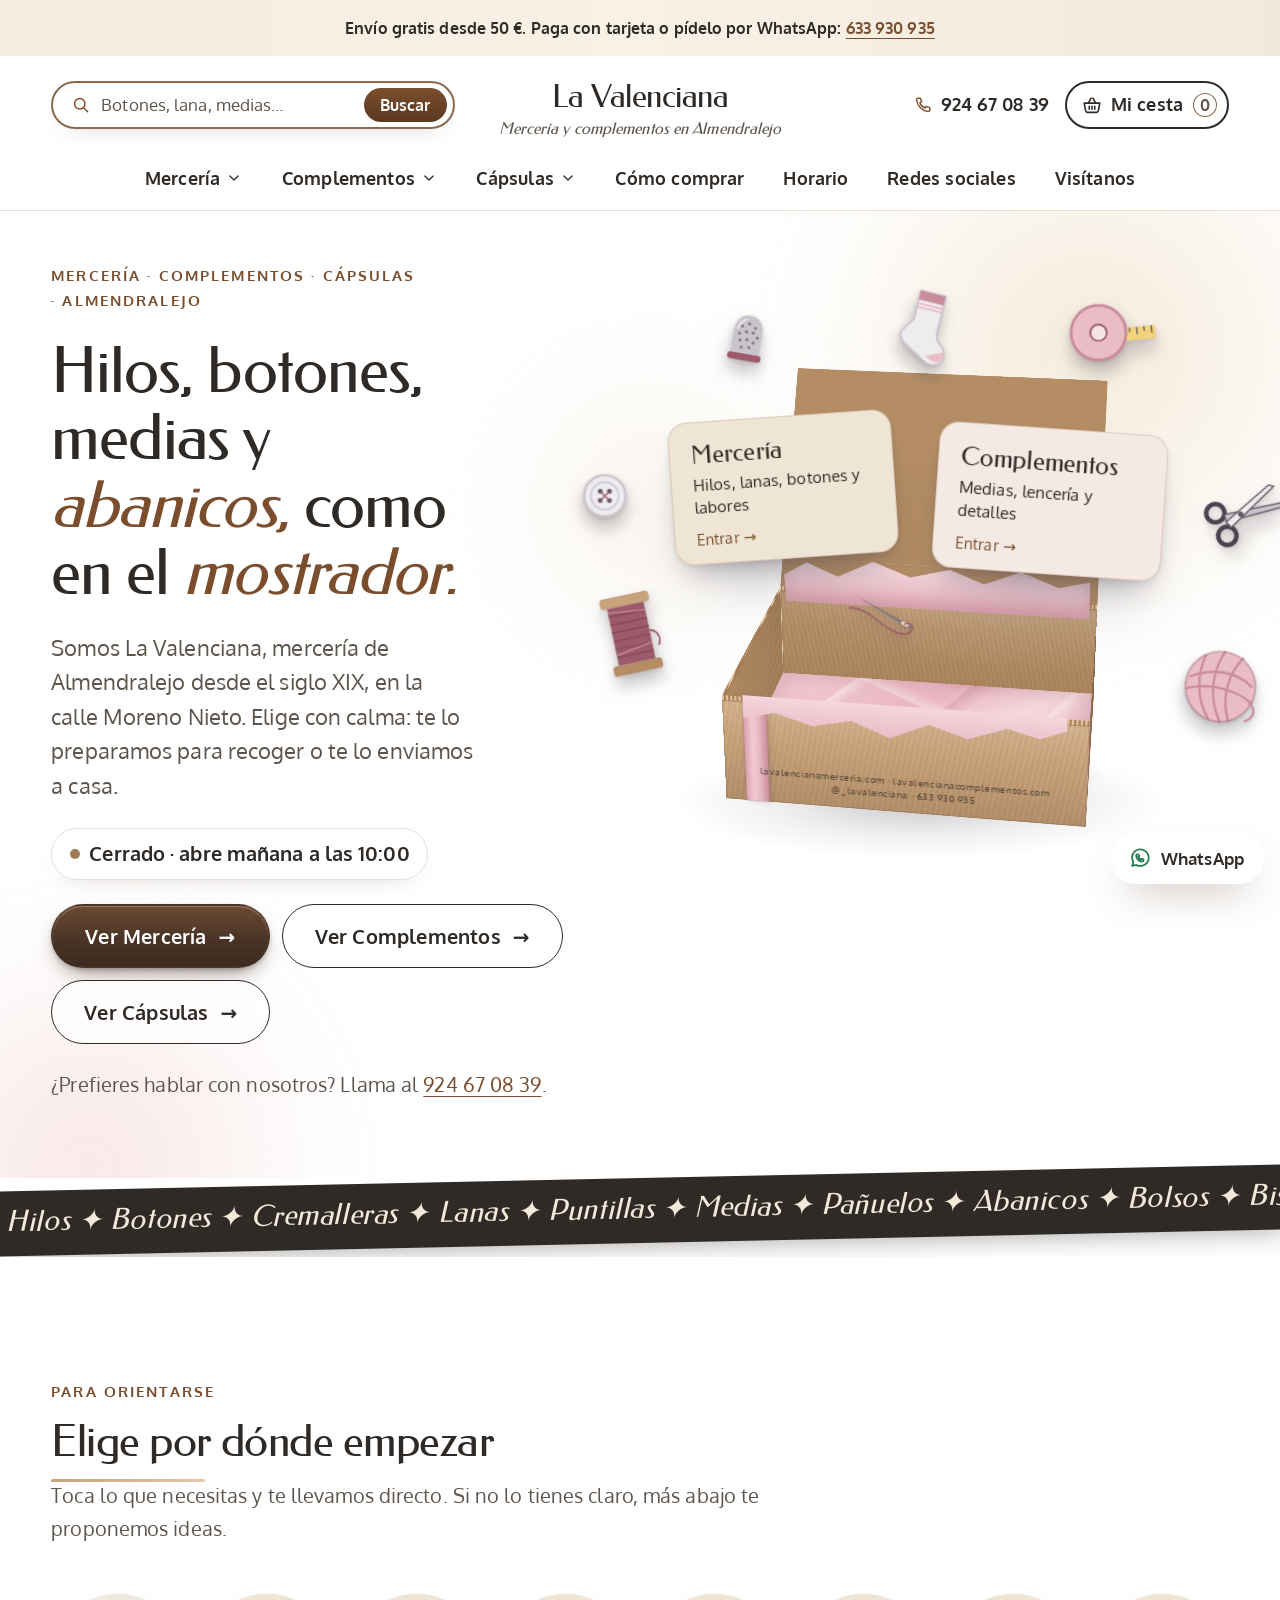
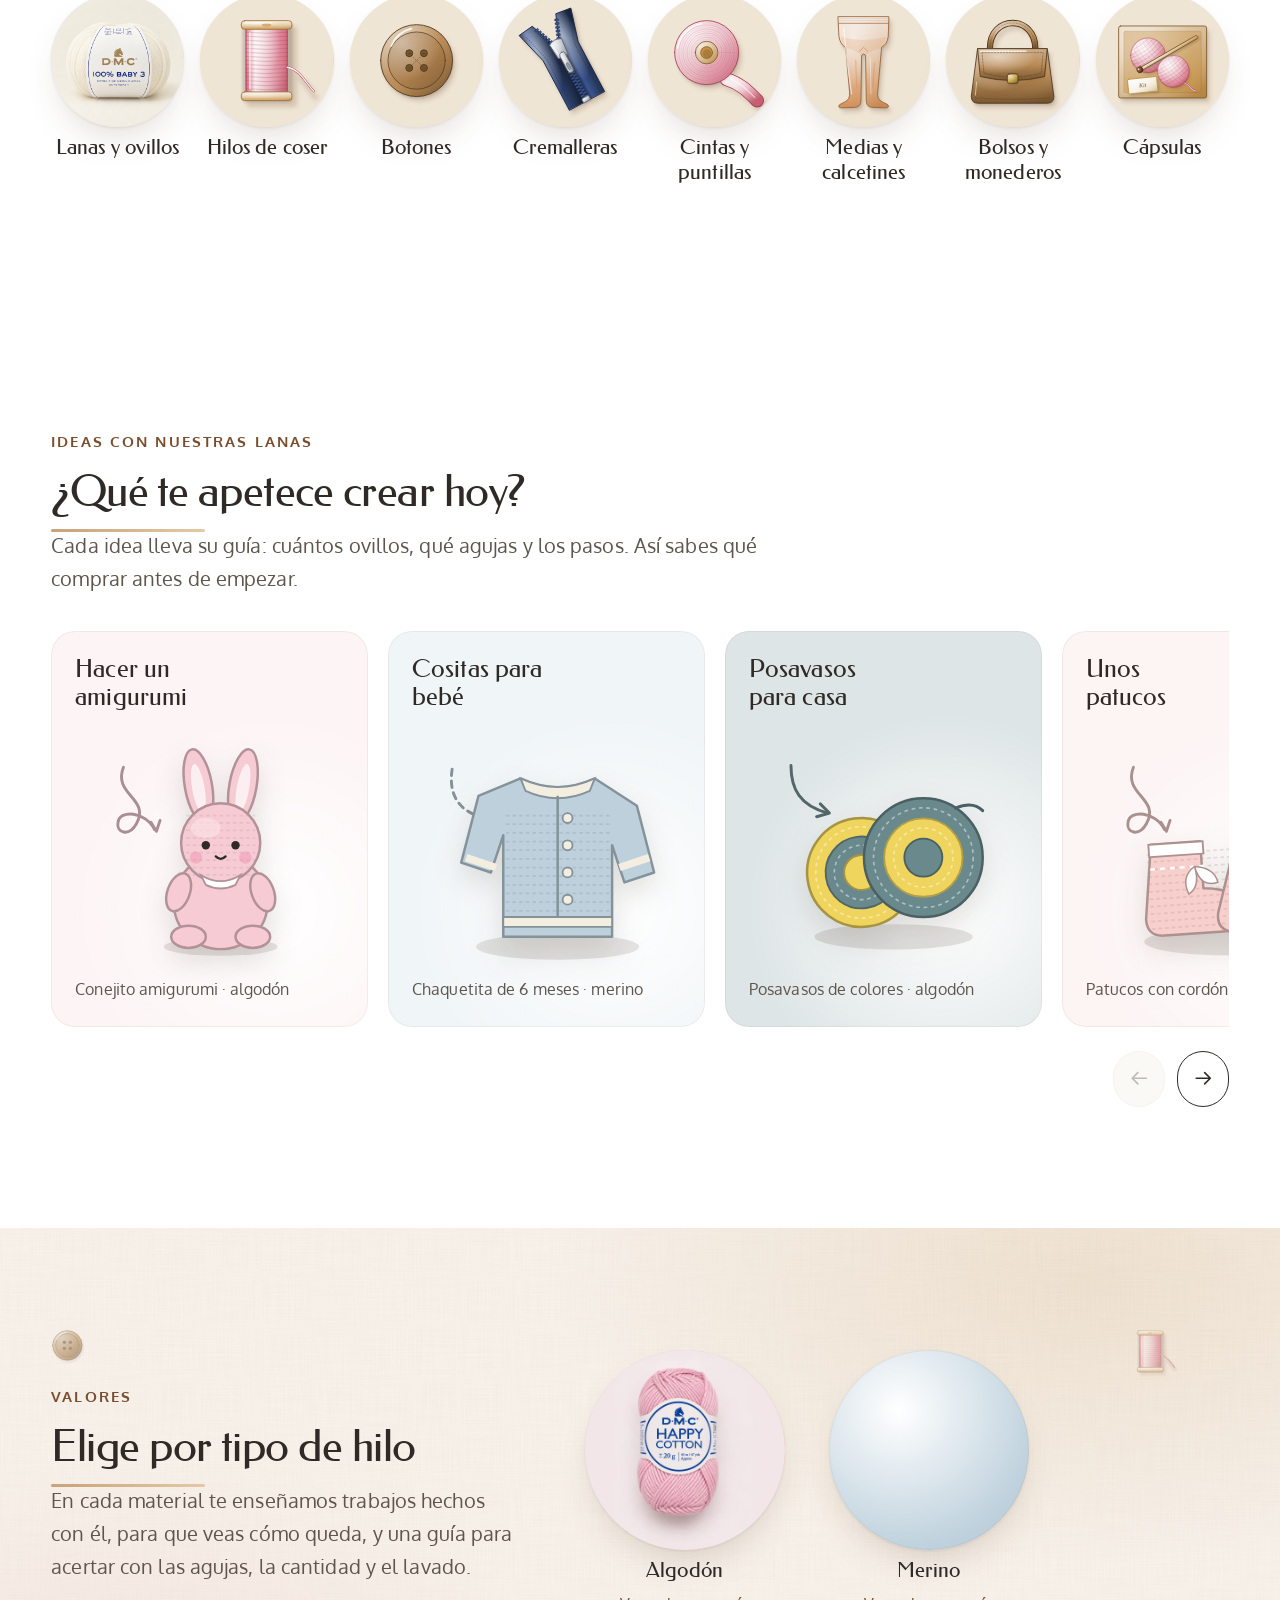
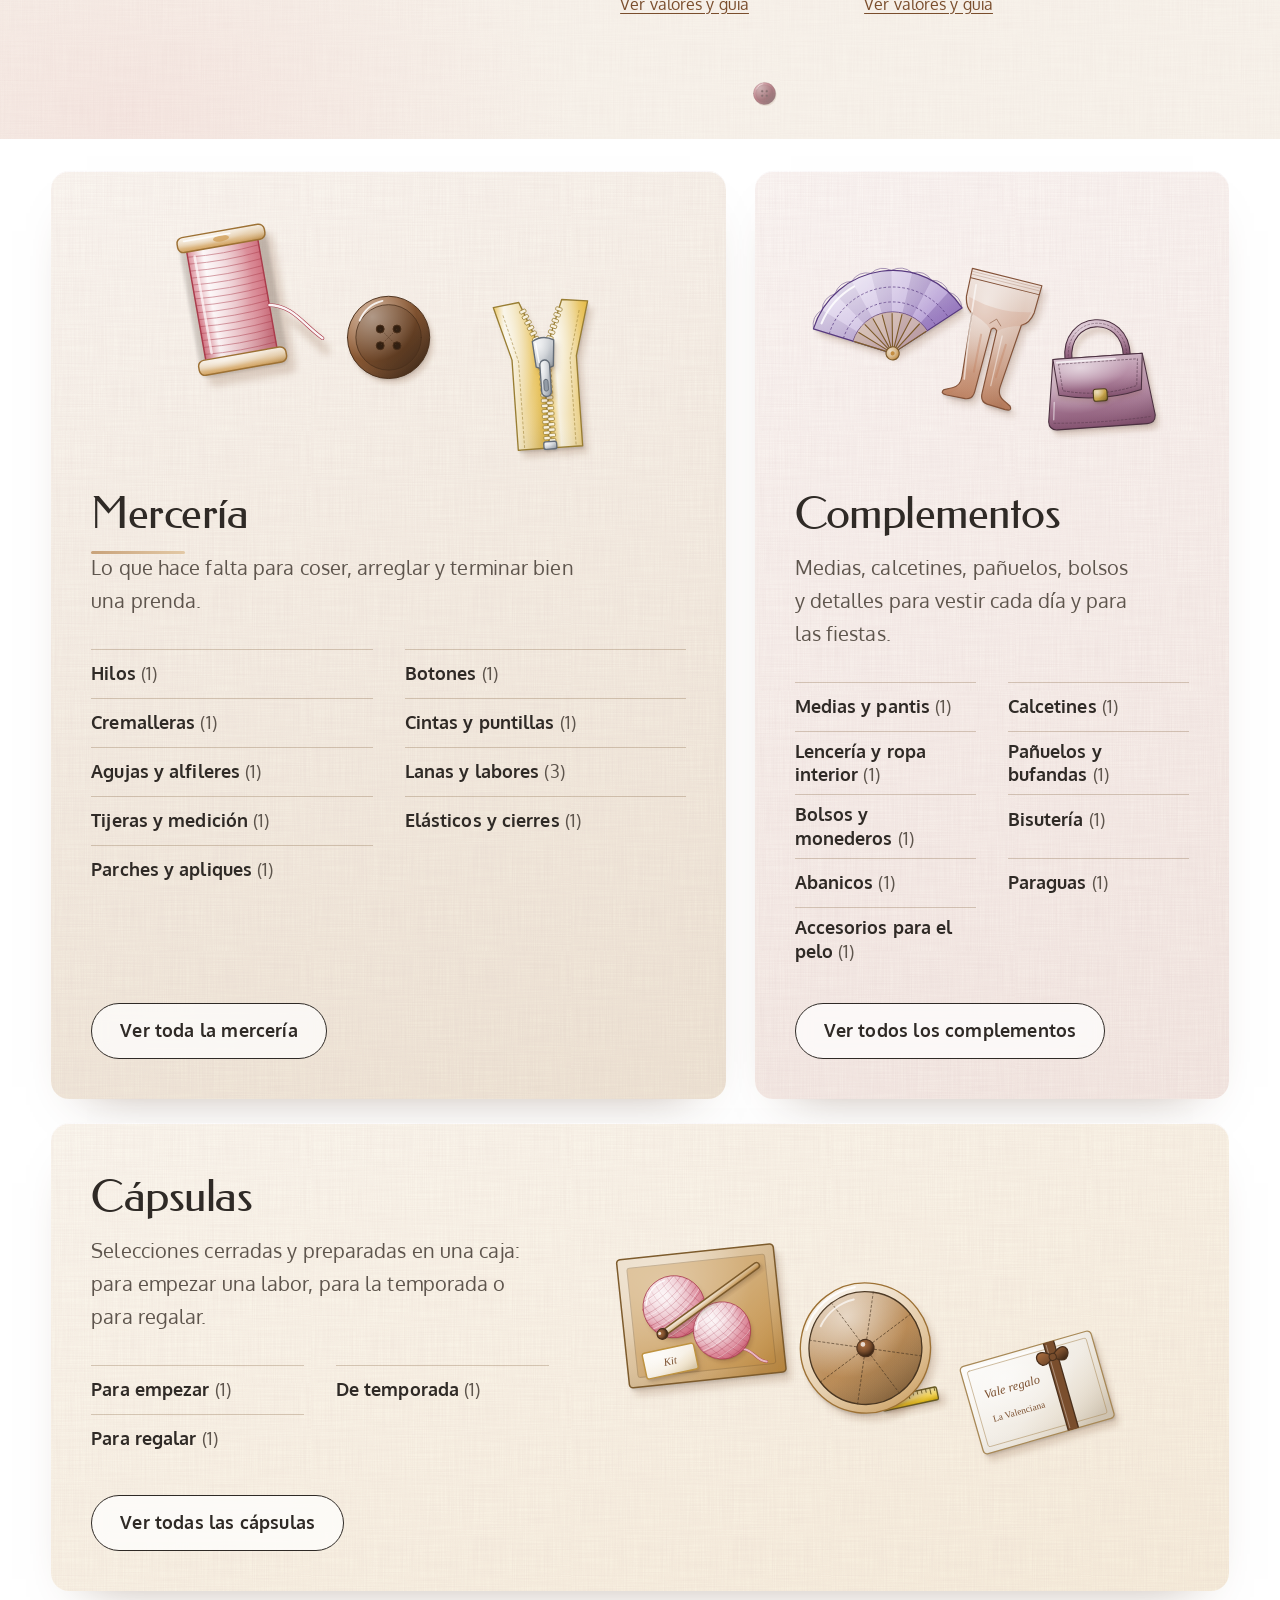
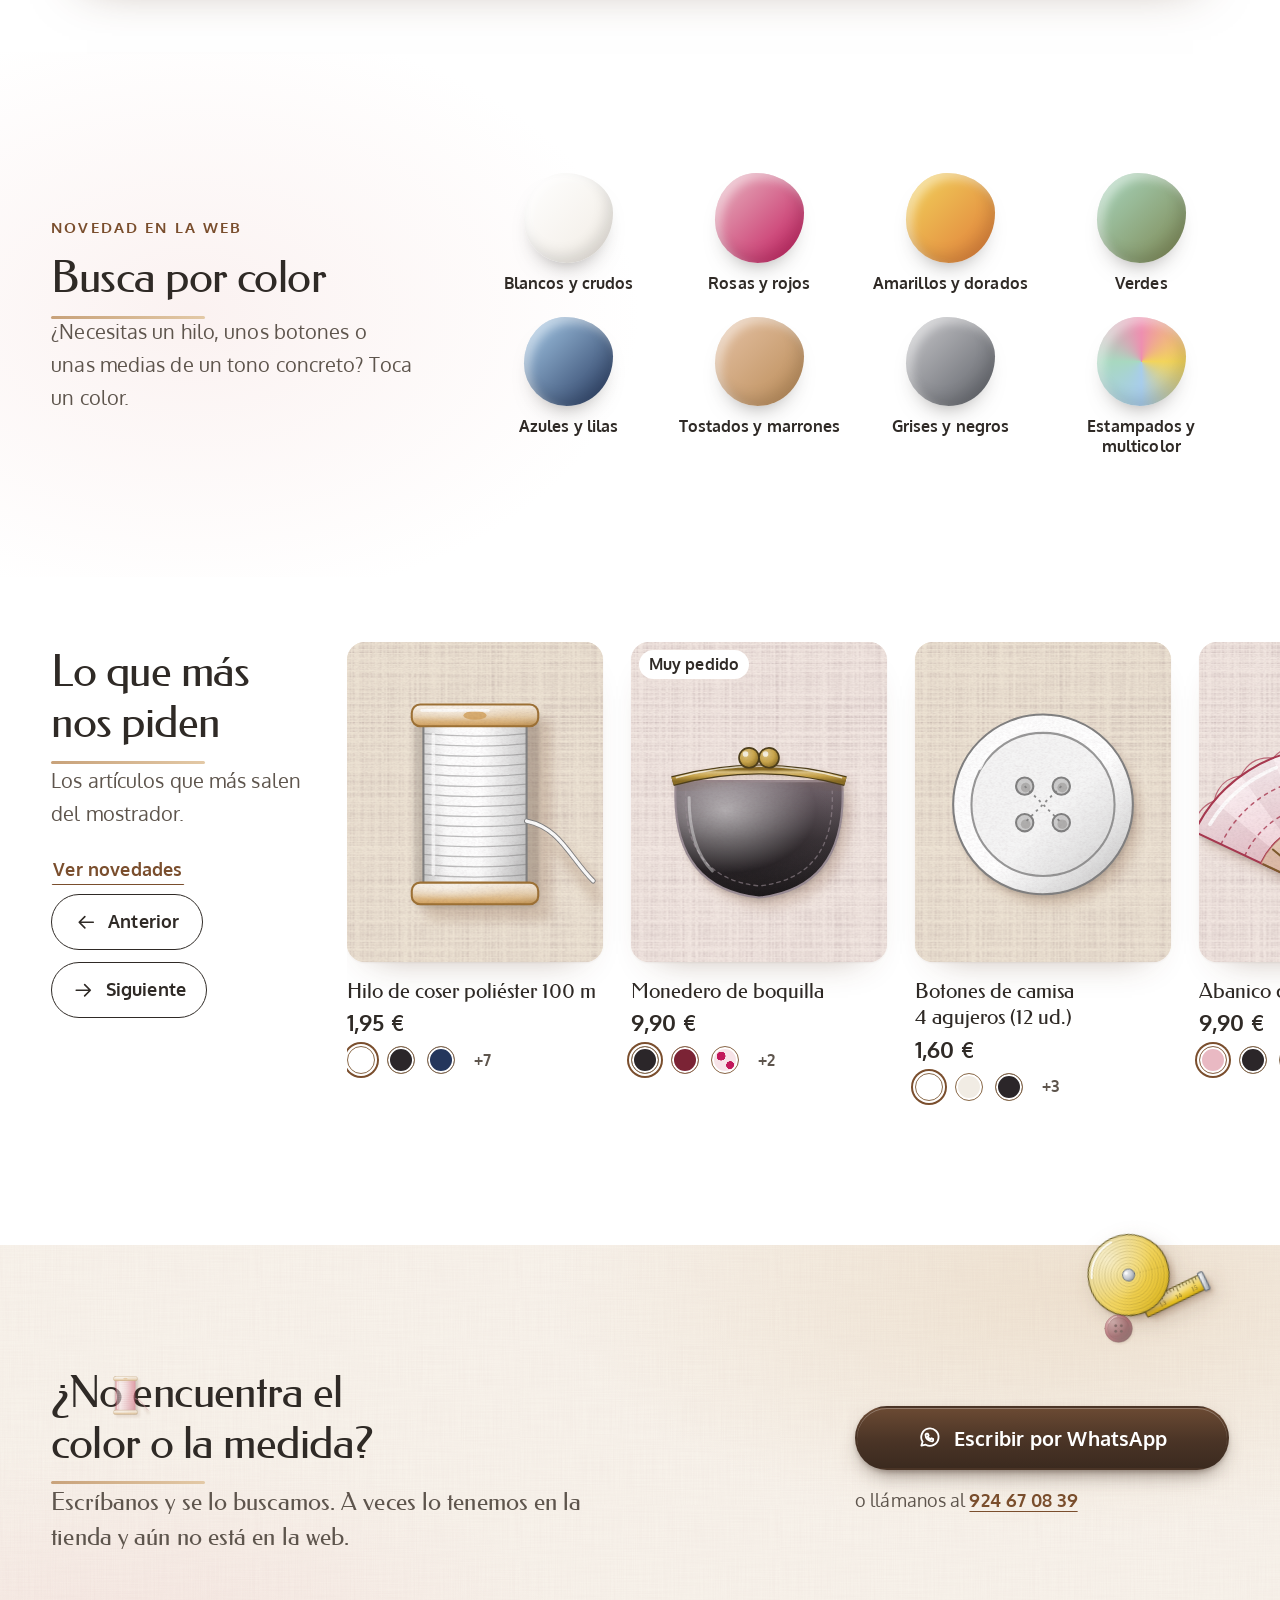
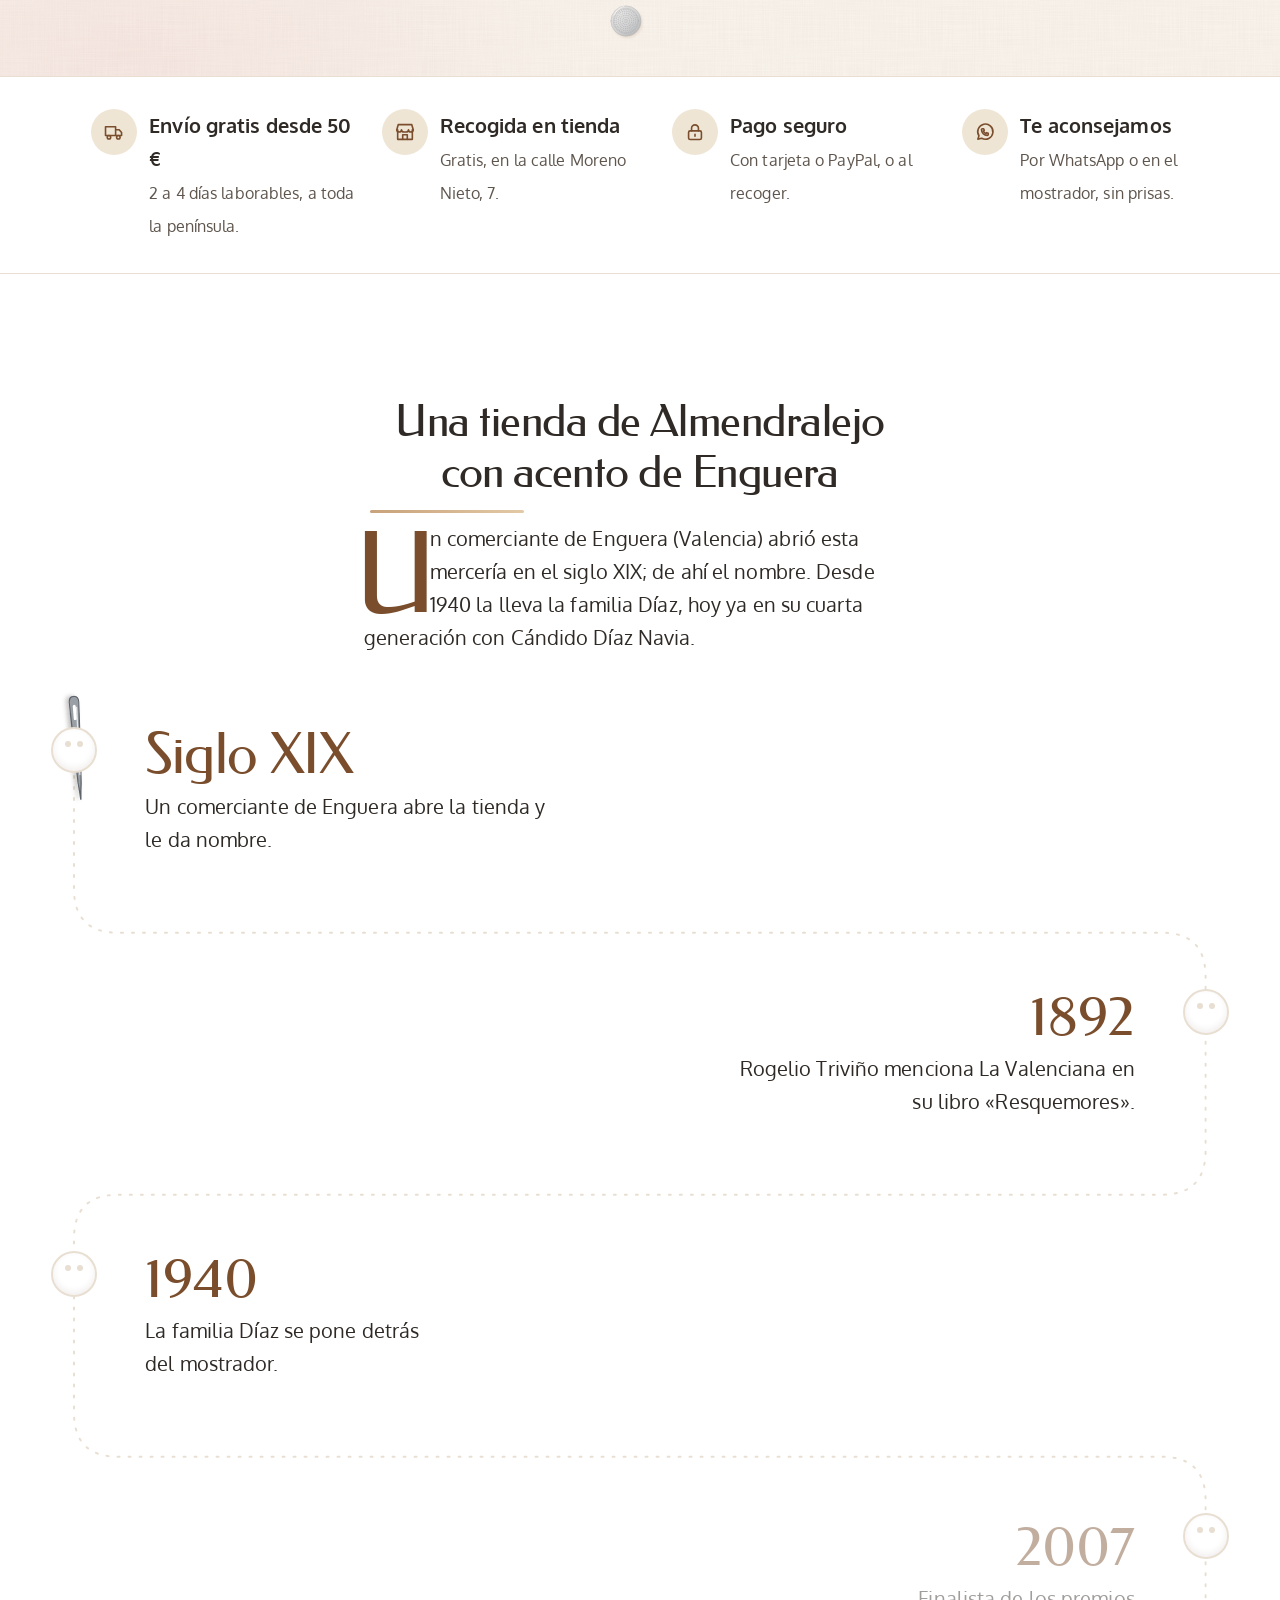
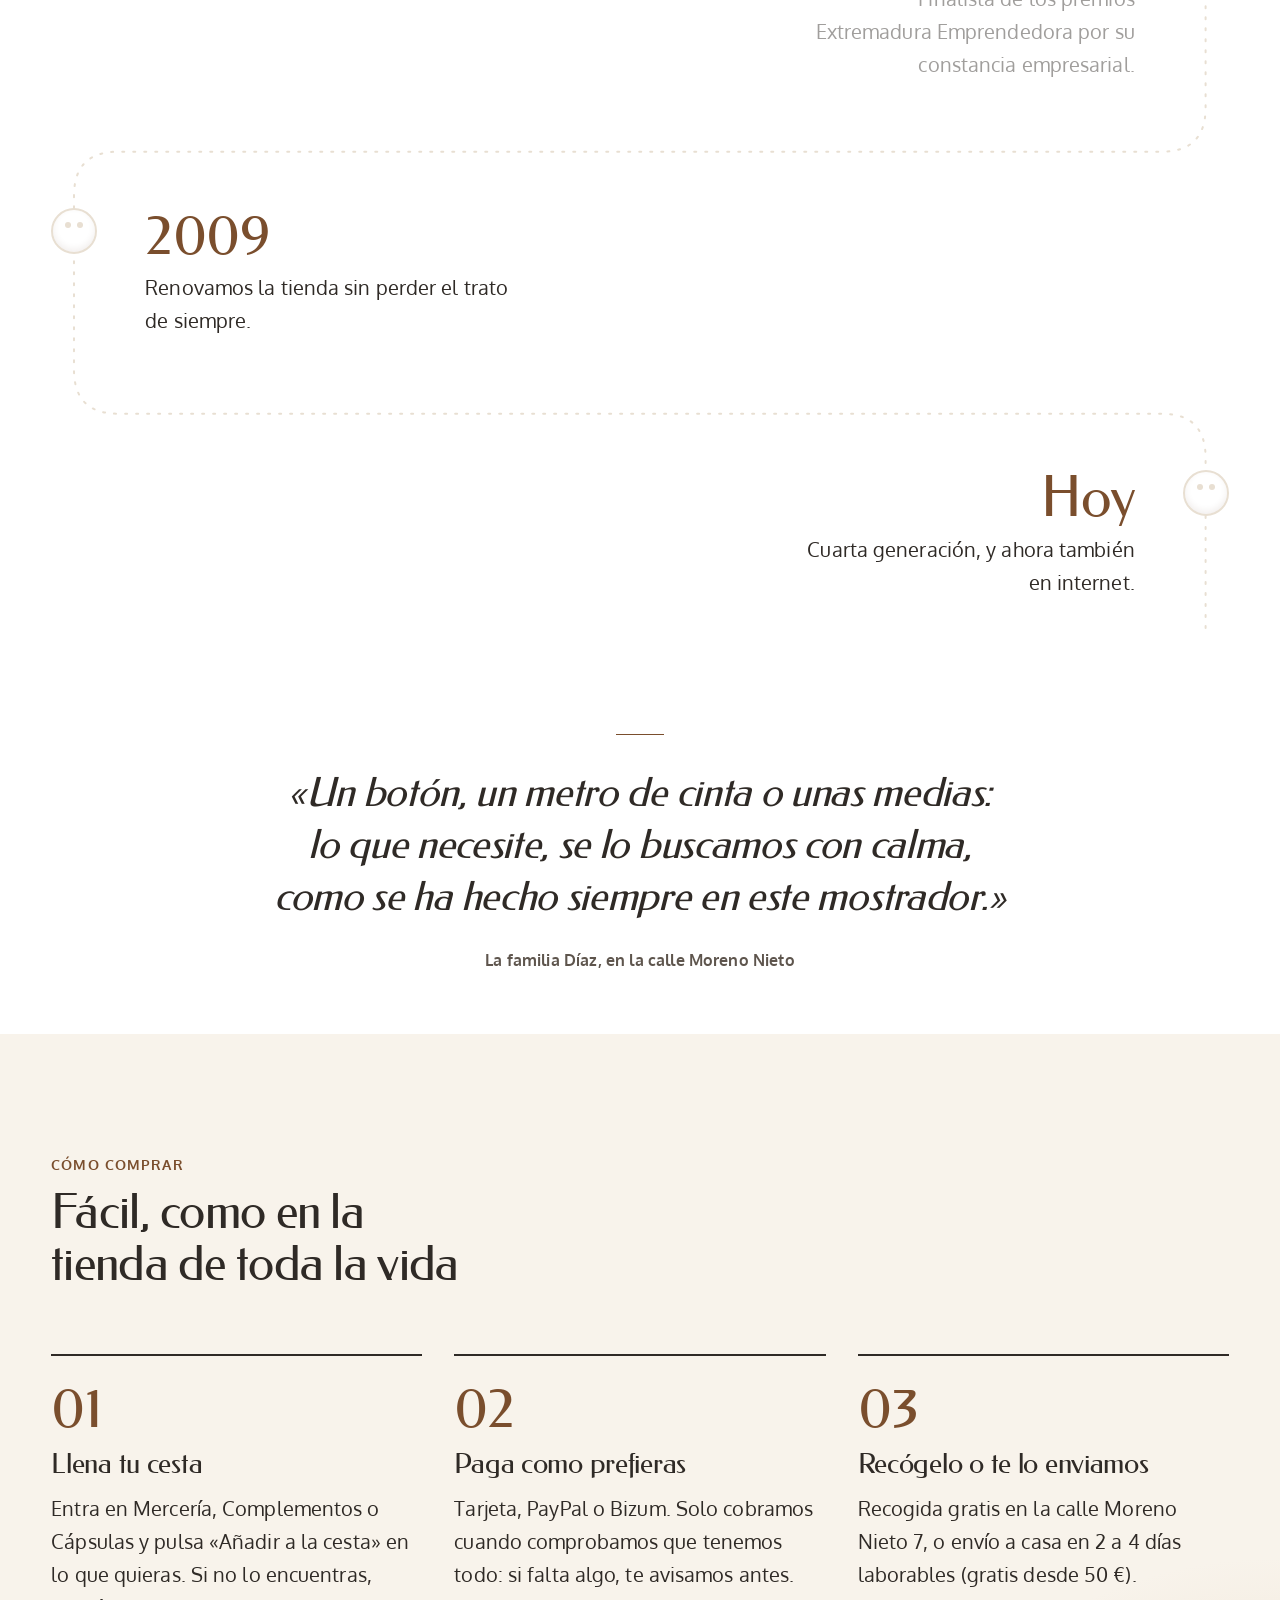
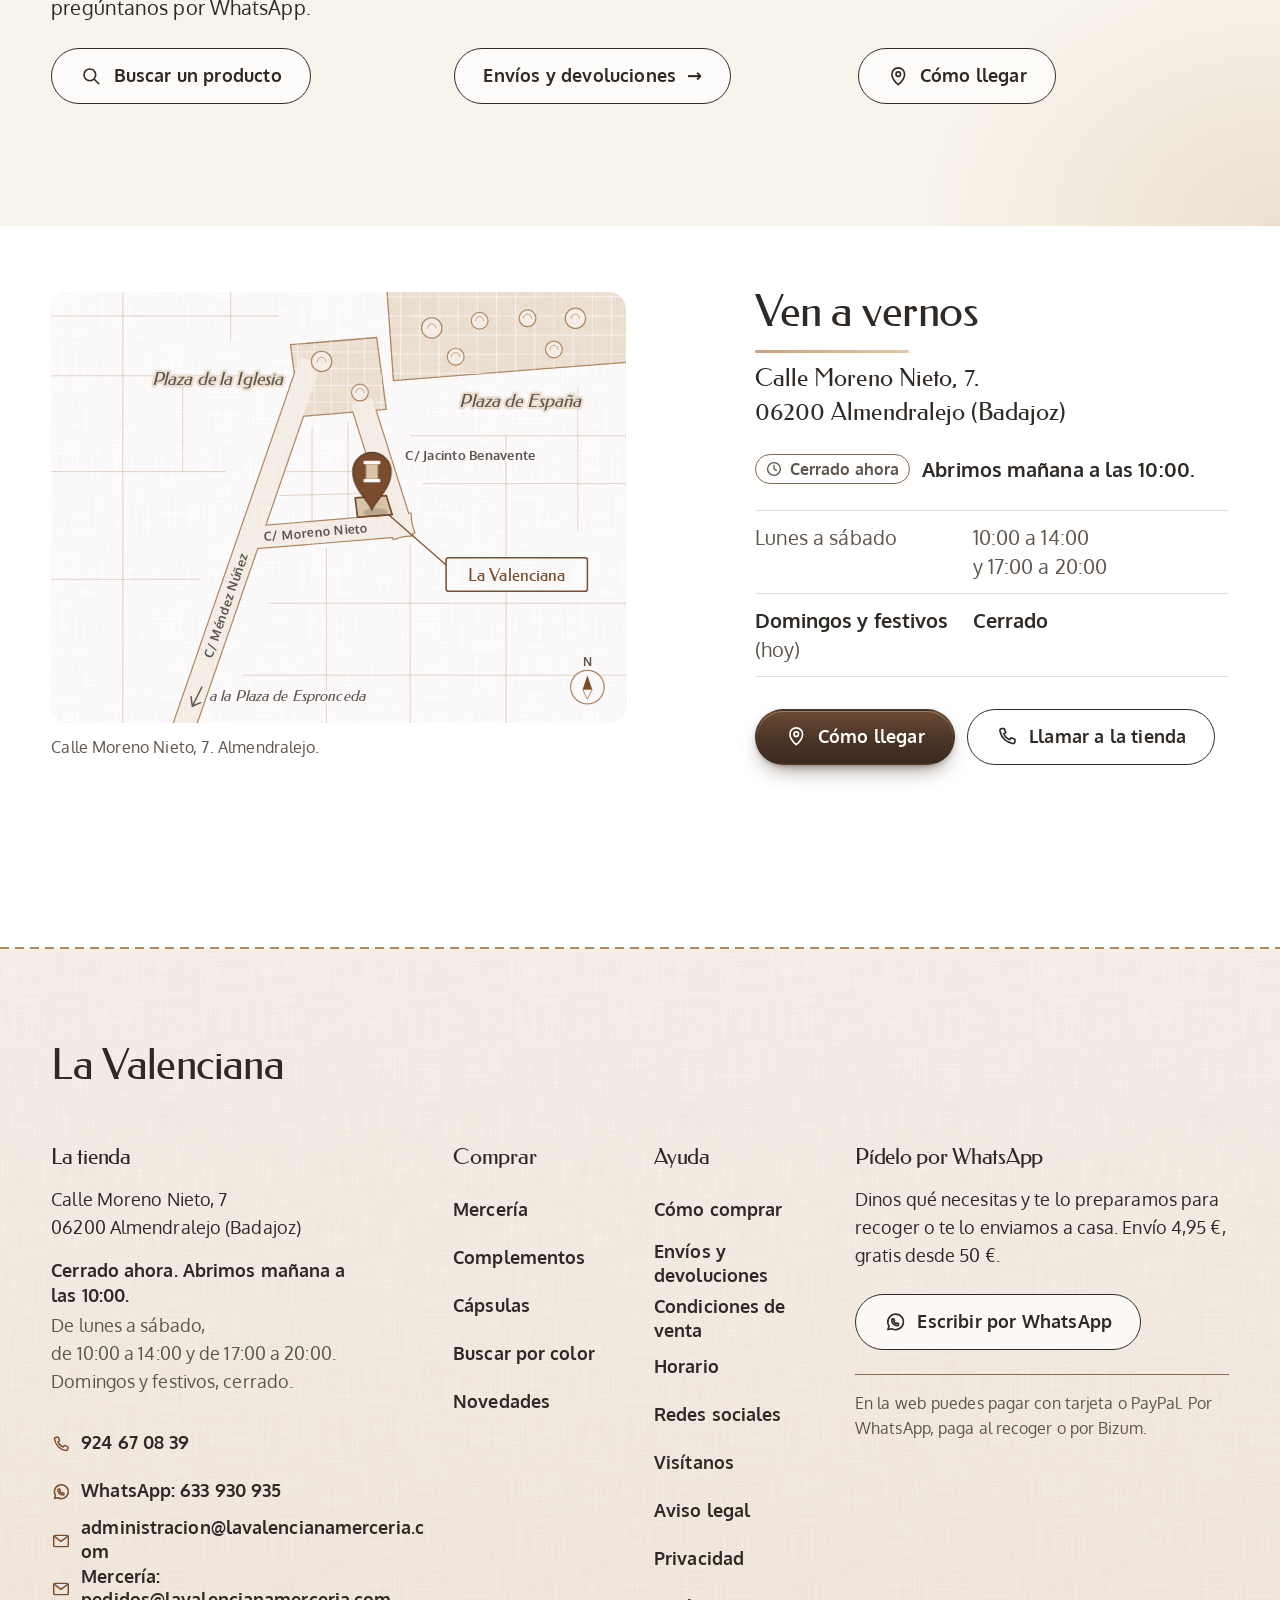
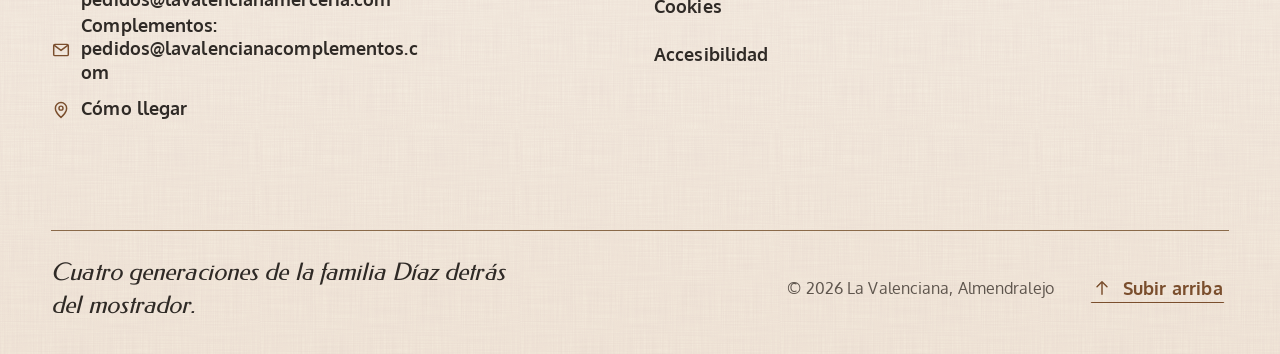
==== commit e63c8672: "Fusión con main: pantalla de carga + fuente, tuteo y ovillo rodante Co-Authored-By: Claude Sonnet 5." ====
--- a/index.html
+++ b/index.html
@@ -4,7 +4,7 @@
 <meta charset="utf-8">
 <meta name="viewport" content="width=device-width, initial-scale=1, viewport-fit=cover">
 <title>La Valenciana · Mercería y complementos en Almendralejo</title>
-<meta name="description" content="Mercería y complementos en la calle Moreno Nieto de Almendralejo. Hilos, botones, lanas, medias, bolsos y abanicos. Pida en la web y pague con tarjeta, o por WhatsApp.">
+<meta name="description" content="Mercería y complementos en la calle Moreno Nieto de Almendralejo. Hilos, botones, lanas, medias, bolsos y abanicos. Pide en la web y paga con tarjeta, o por WhatsApp.">
 <meta name="theme-color" content="#FFFFFF">
 <meta name="color-scheme" content="light">
 <meta property="og:title" content="La Valenciana · Mercería y complementos en Almendralejo">
@@ -12,22 +12,22 @@
 <meta property="og:type" content="website">
 <meta property="og:locale" content="es_ES">
 <link rel="icon" href="favicon.svg" type="image/svg+xml">
-<link rel="preload" href="assets/fonts/PlayfairDisplay.woff2" as="font" type="font/woff2" crossorigin>
-<link rel="preload" href="assets/fonts/Jost.woff2" as="font" type="font/woff2" crossorigin>
-<link rel="stylesheet" href="assets/fonts/fuentes.css">
+<link rel="preload" href="assets/fonts/Federo.woff2" as="font" type="font/woff2" crossorigin>
+<link rel="preload" href="assets/fonts/Oxygen-400.woff2" as="font" type="font/woff2" crossorigin>
+<link rel="stylesheet" href="assets/fonts/fuentes.css?v=20261125a">
 <script>document.documentElement.className+=" js";</script>
 <style id="lv-carga-estilo">
 /* Pantalla de carga: va en línea para verse antes de que lleguen las hojas de estilo y los scripts */
 .lv-carga{position:fixed;inset:0;z-index:9999;display:flex;align-items:center;justify-content:center;padding:24px 16px;
   background:#FFFFFF radial-gradient(ellipse at 50% 42%,#F8F3EB 0,#F8F3EB 22%,rgba(248,243,235,0) 62%);
-  color:#2F2A26;font-family:"Jost","Helvetica Neue",system-ui,-apple-system,"Segoe UI",Roboto,sans-serif;text-align:center;
+  color:#2F2A26;font-family:"Oxygen","Helvetica Neue",system-ui,-apple-system,"Segoe UI",Roboto,sans-serif;text-align:center;
   transition:opacity .45s ease,visibility 0s linear .45s}
 .lv-carga__in{display:flex;flex-direction:column;align-items:center;gap:14px;max-width:22rem;opacity:0;animation:lvc-aparece .5s ease .35s forwards}
 .lv-carga__ovillo{width:132px;height:112px;overflow:visible}
 .lv-carga__bola{transform-origin:60px 58px;animation:lvc-gira 2.6s ease-in-out infinite}
 .lv-carga__hebra{stroke-dasharray:150;stroke-dashoffset:150;animation:lvc-hebra 2.6s ease-in-out infinite}
 .lv-carga__aguja{transform-origin:118px 78px;animation:lvc-aguja 2.6s ease-in-out infinite}
-.lv-carga__marca{margin:4px 0 0;font:400 1.75rem/1.1 "Playfair Display","Federo","Iowan Old Style",Georgia,serif;letter-spacing:.01em}
+.lv-carga__marca{margin:4px 0 0;font:400 1.75rem/1.1 "Federo","Trebuchet MS",sans-serif;letter-spacing:.01em}
 .lv-carga__filete{width:56px;height:2px;border-radius:2px;background:linear-gradient(90deg,#C8A27A,#7A4E2D);overflow:hidden;position:relative}
 .lv-carga__filete::after{content:"";position:absolute;inset:0;background:#F8F3EB;transform:translateX(-100%);animation:lvc-filete 1.6s ease-in-out infinite}
 .lv-carga__txt{margin:0;font-size:1rem;line-height:1.5;color:#5E554D;min-height:3em}
@@ -116,10 +116,11 @@
 <link rel="stylesheet" href="assets/tienda/css/movimiento.css?v=20261125a">
 <link rel="stylesheet" href="assets/tienda/css/fusion.css?v=20261125a">
 <link rel="stylesheet" href="assets/tienda/css/hilos.css?v=20261125a">
+<link rel="stylesheet" href="assets/tienda/css/ovillo.css?v=20261125a">
 <a class="saltar" id="saltar" href="#contenido">Saltar al contenido</a>
 <header id="cabecera"></header>
 <main id="contenido" tabindex="-1">
-  <noscript><div class="contenedor" style="padding:4rem 0"><h1>La Valenciana</h1><p>Para ver la tienda en línea necesita activar JavaScript. También puede llamarnos al 924 67 08 39 o escribirnos por WhatsApp al 633 930 935.</p><p>Calle Moreno Nieto, 7, 06200 Almendralejo (Badajoz). Lunes a sábado, de 10:00 a 14:00 y de 17:00 a 20:00.</p></div></noscript>
+  <noscript><div class="contenedor" style="padding:4rem 0"><h1>La Valenciana</h1><p>Para ver la tienda en línea necesitas activar JavaScript. También puedes llamarnos al 924 67 08 39 o escribirnos por WhatsApp al 633 930 935.</p><p>Calle Moreno Nieto, 7, 06200 Almendralejo (Badajoz). Lunes a sábado, de 10:00 a 14:00 y de 17:00 a 20:00.</p></div></noscript>
 </main>
 <footer id="pie"></footer>
 <div id="capa-cesta"></div>
@@ -156,6 +157,7 @@
 <script src="assets/tienda/js/efectos.js?v=20261125a"></script>
 <script src="assets/tienda/js/buscador-flotante.js?v=20261125a"></script>
 <script src="assets/tienda/js/flotantes.js?v=20261125a"></script>
+<script src="assets/tienda/js/ovillo.js?v=20261125a"></script>
 <script src="assets/tienda/js/arranque.js?v=20261125a"></script>
 </body>
 </html>
--- a/assets/tienda/css/ovillo.css
+++ b/assets/tienda/css/ovillo.css
@@ -0,0 +1,4 @@
+/* Ovillo que rueda al entrar en el apartado de hilos (js/ovillo.js) */
+.ovi { position: fixed; left: 0; right: 0; z-index: 85; pointer-events: none; overflow: visible; contain: layout; }
+.ovi svg { display: block; overflow: visible; }
+@media (prefers-reduced-motion: reduce) { .ovi { display: none; } }
